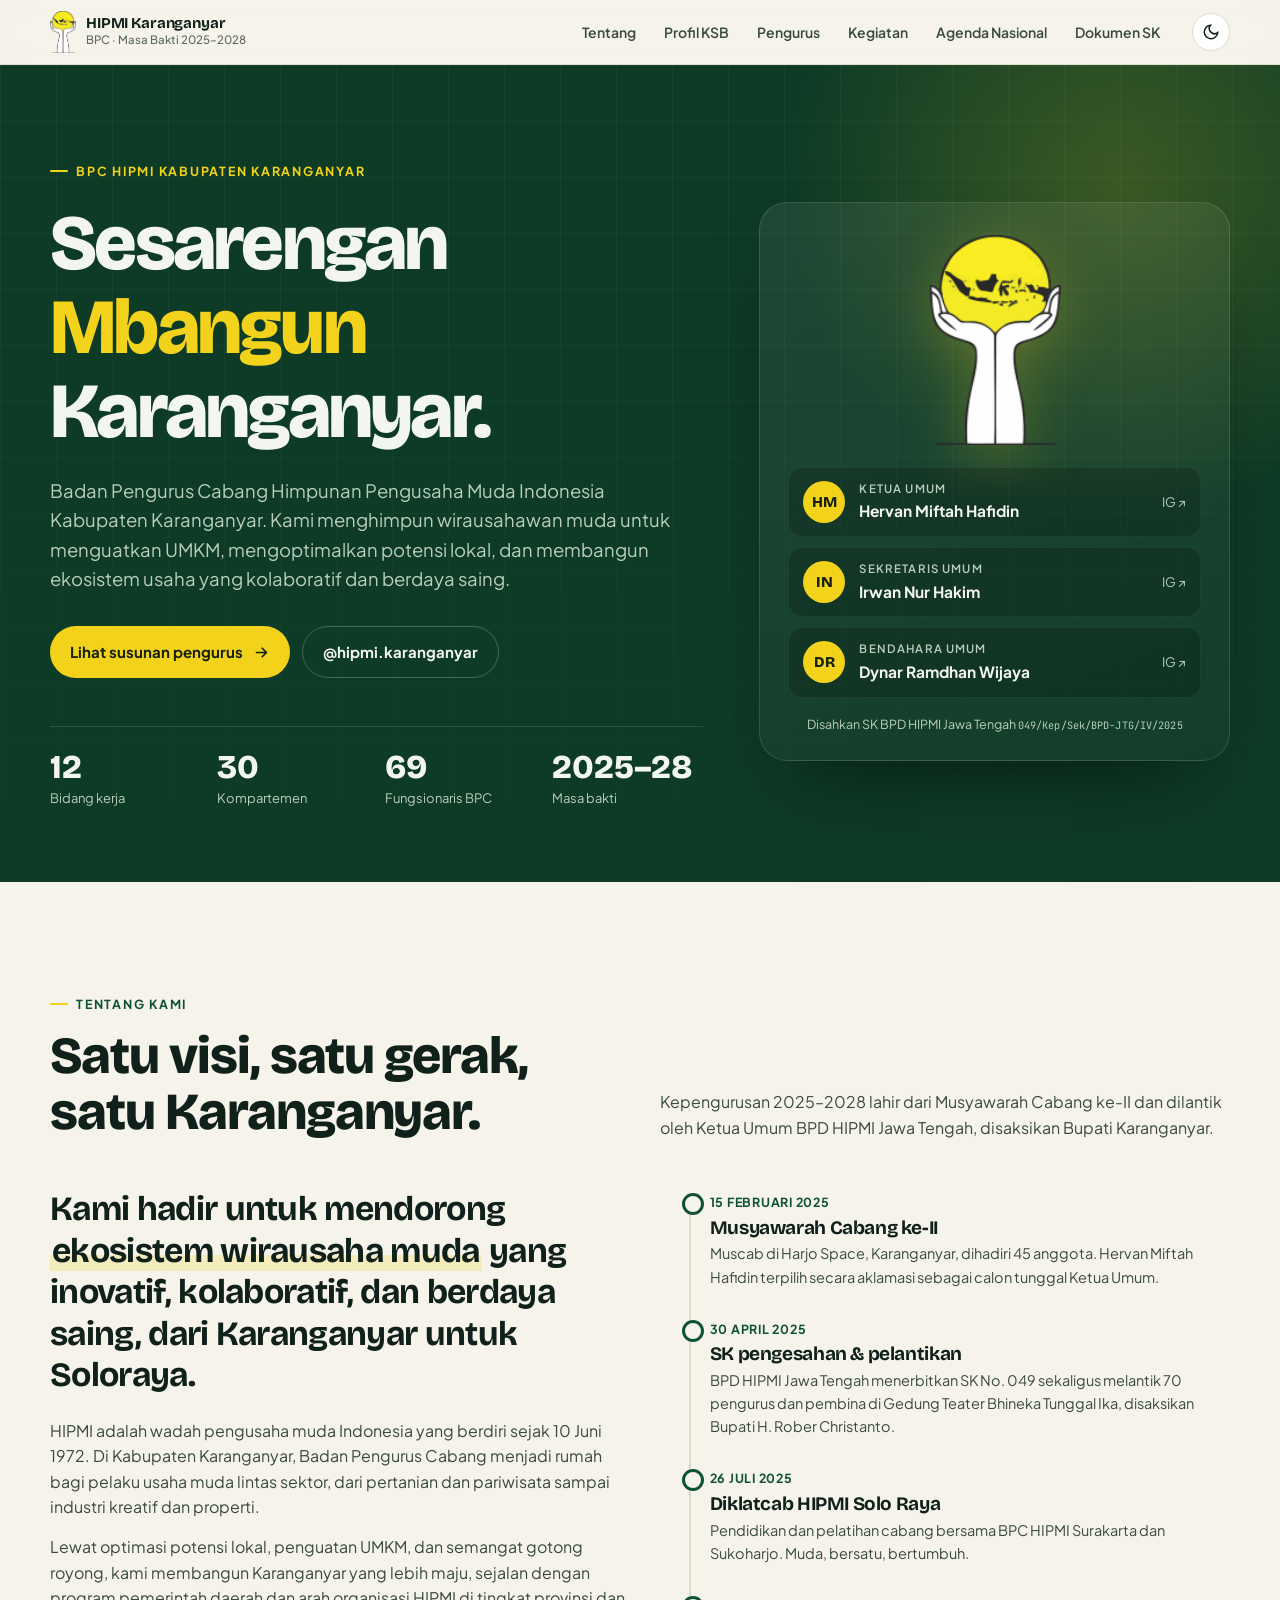
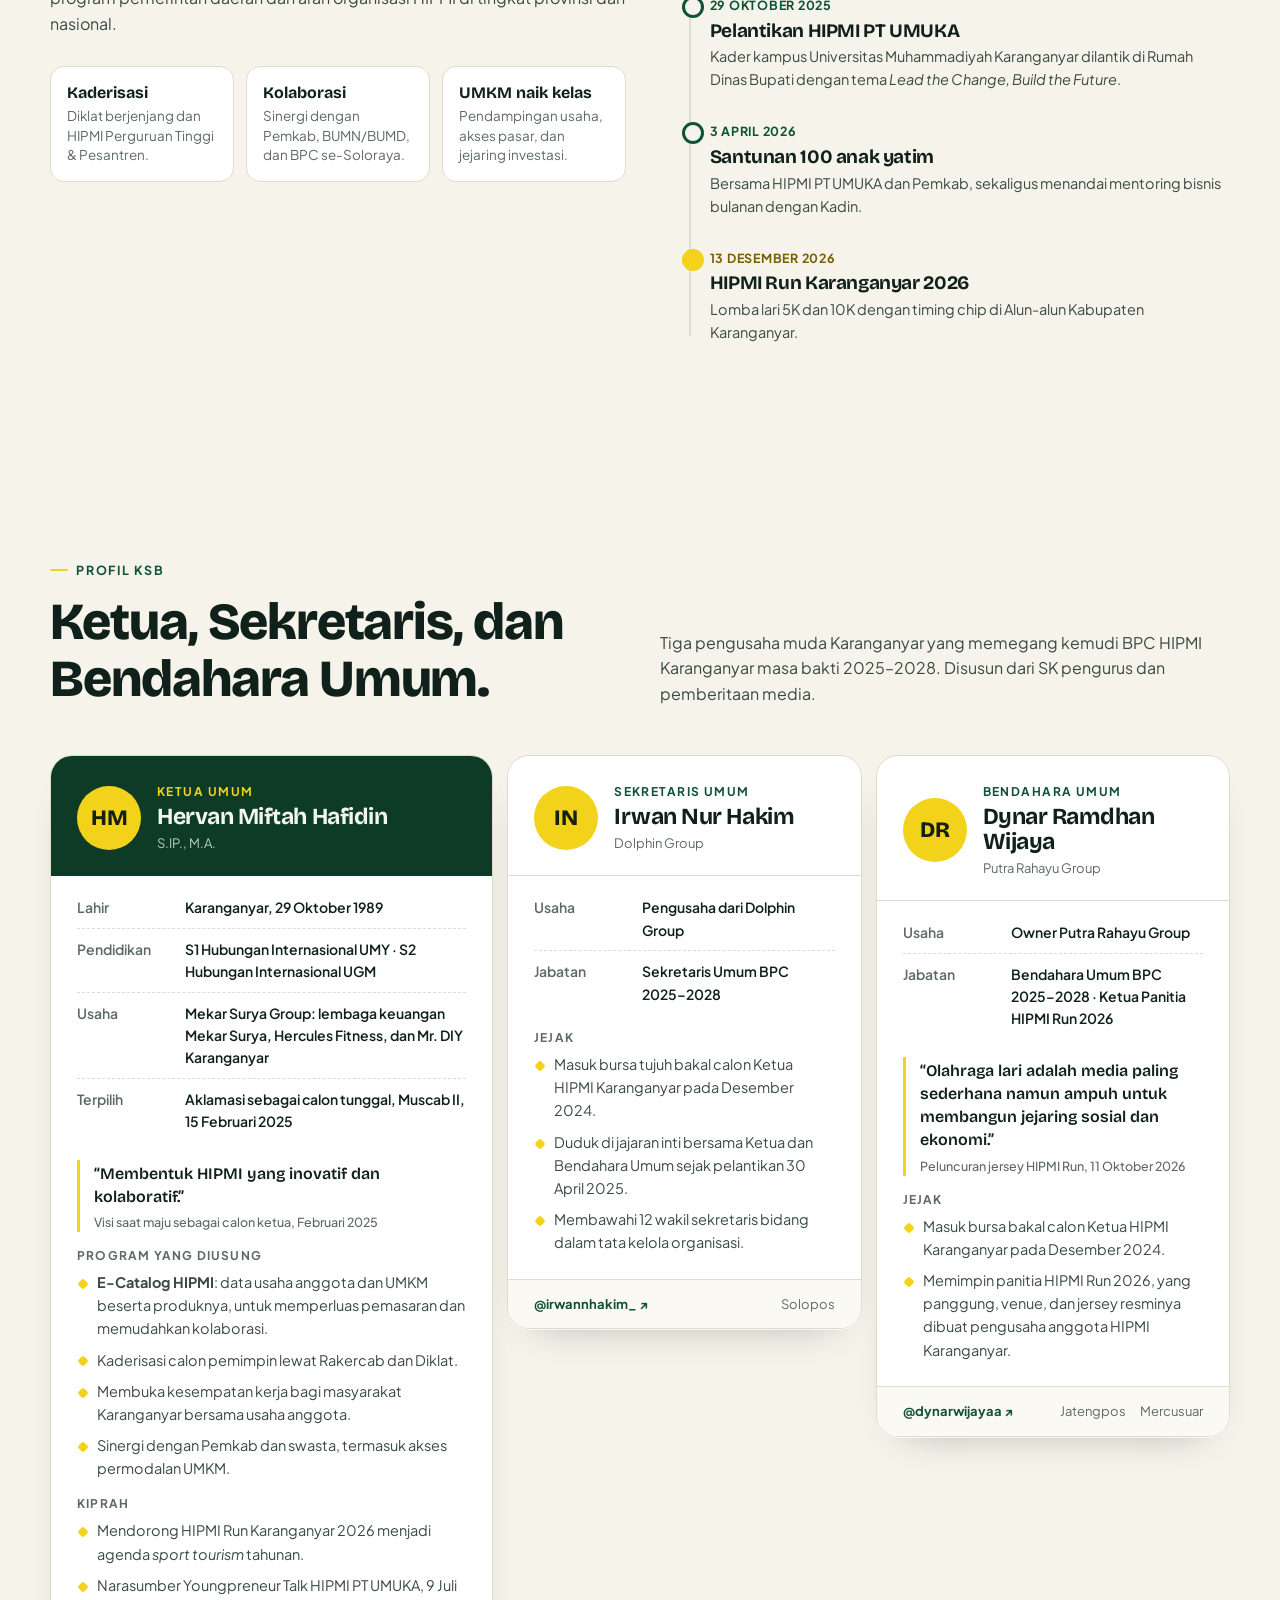
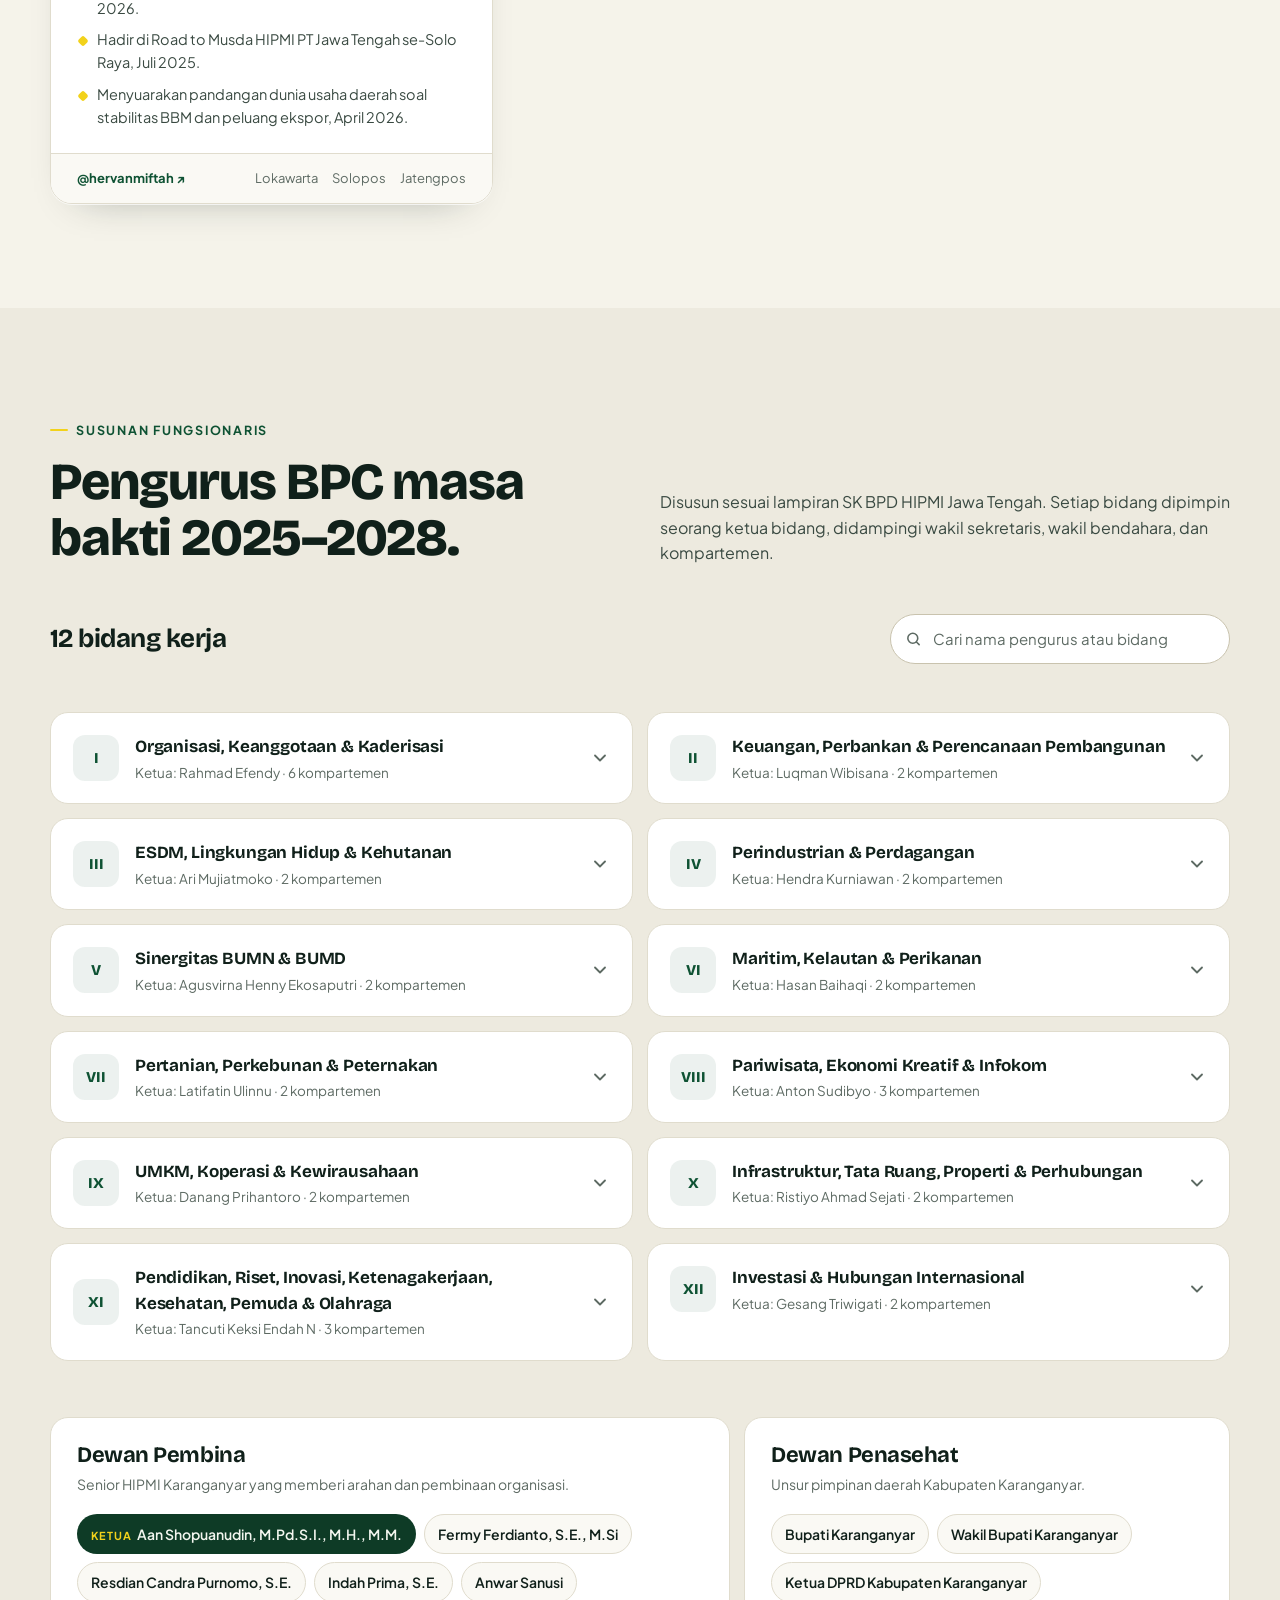
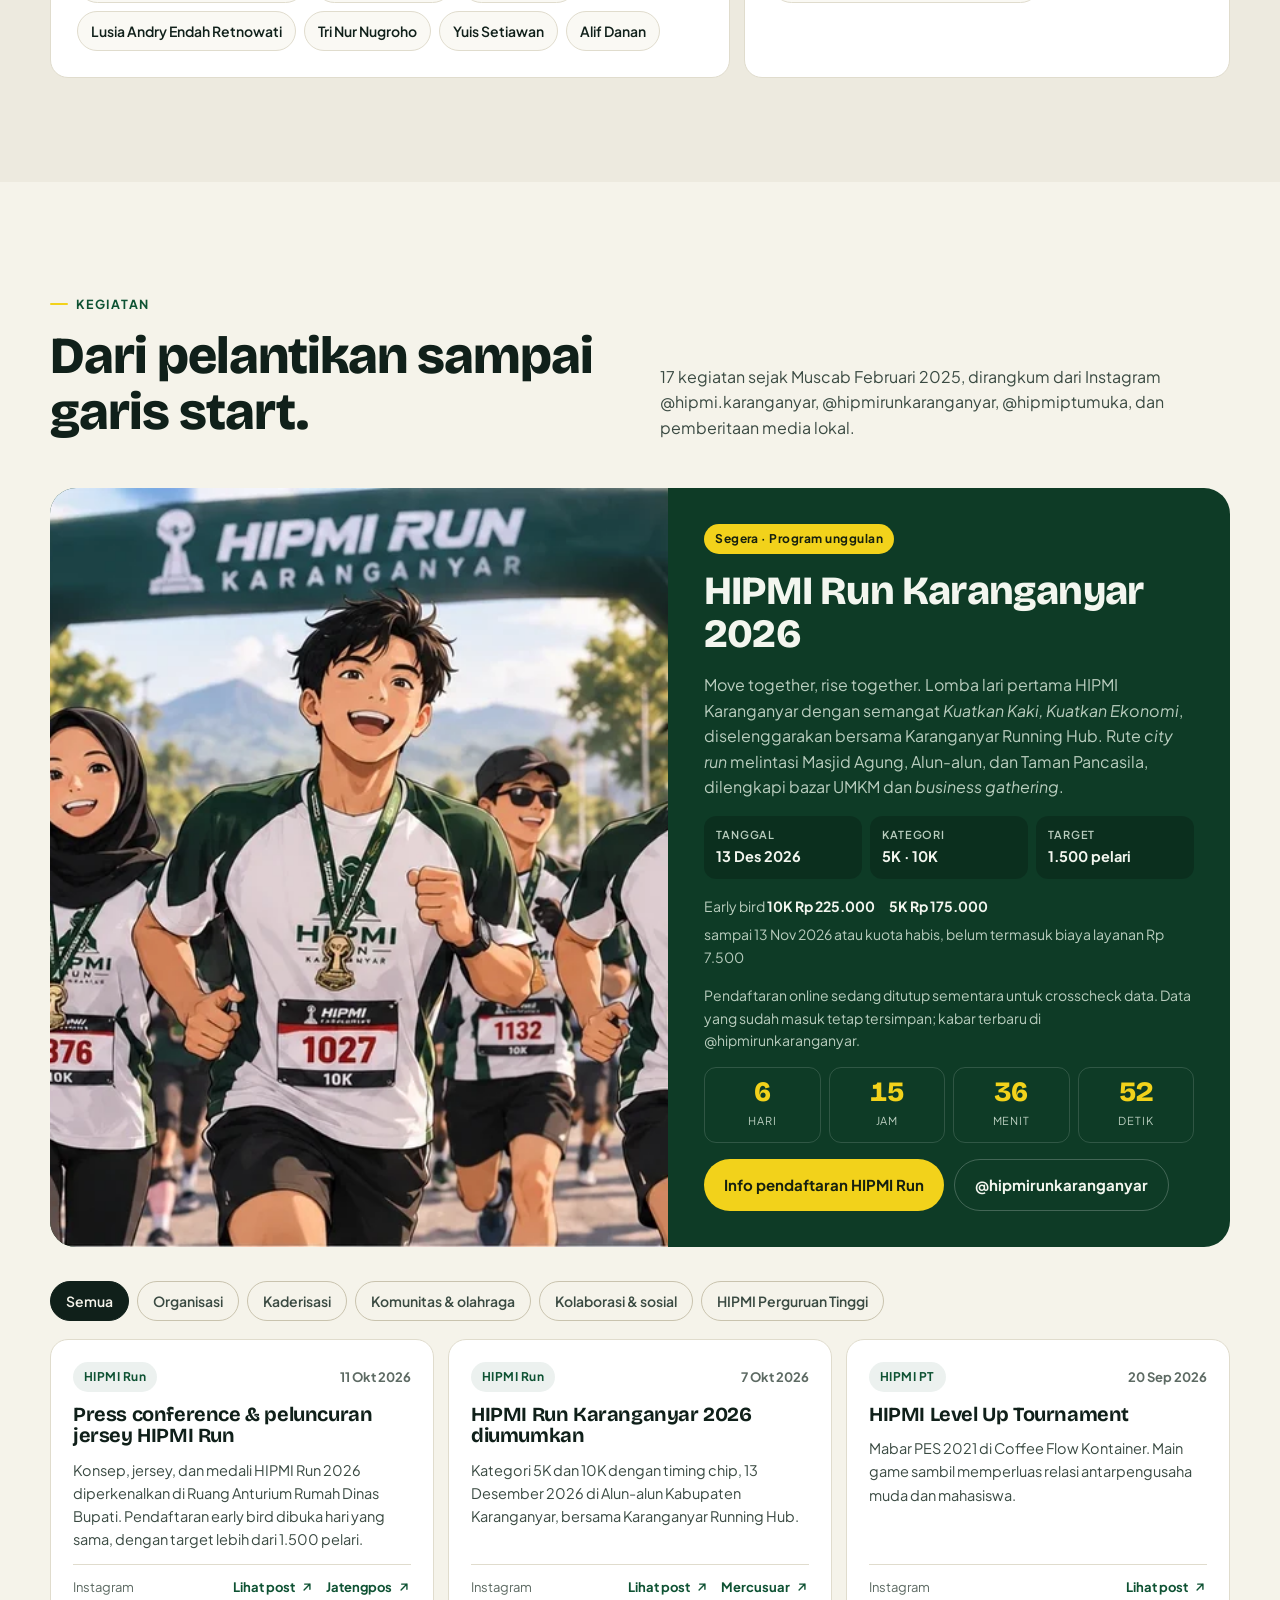
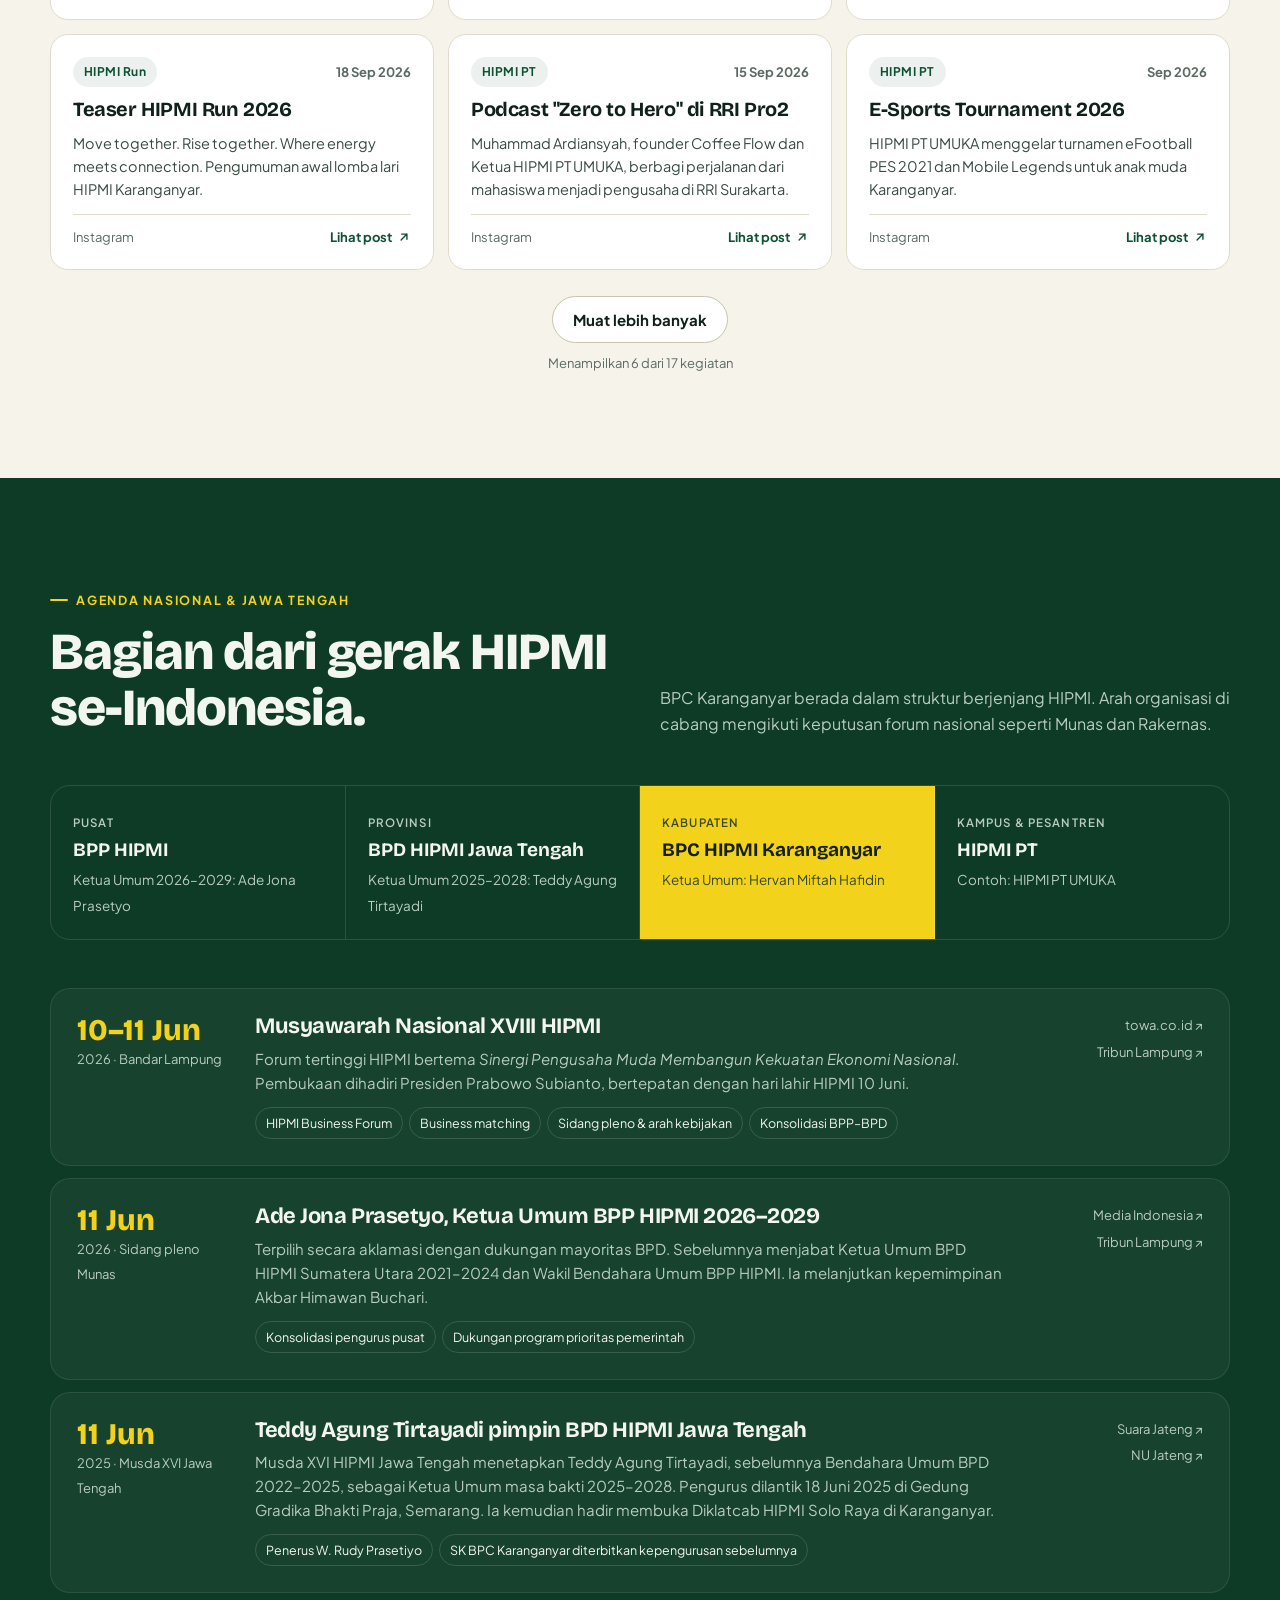
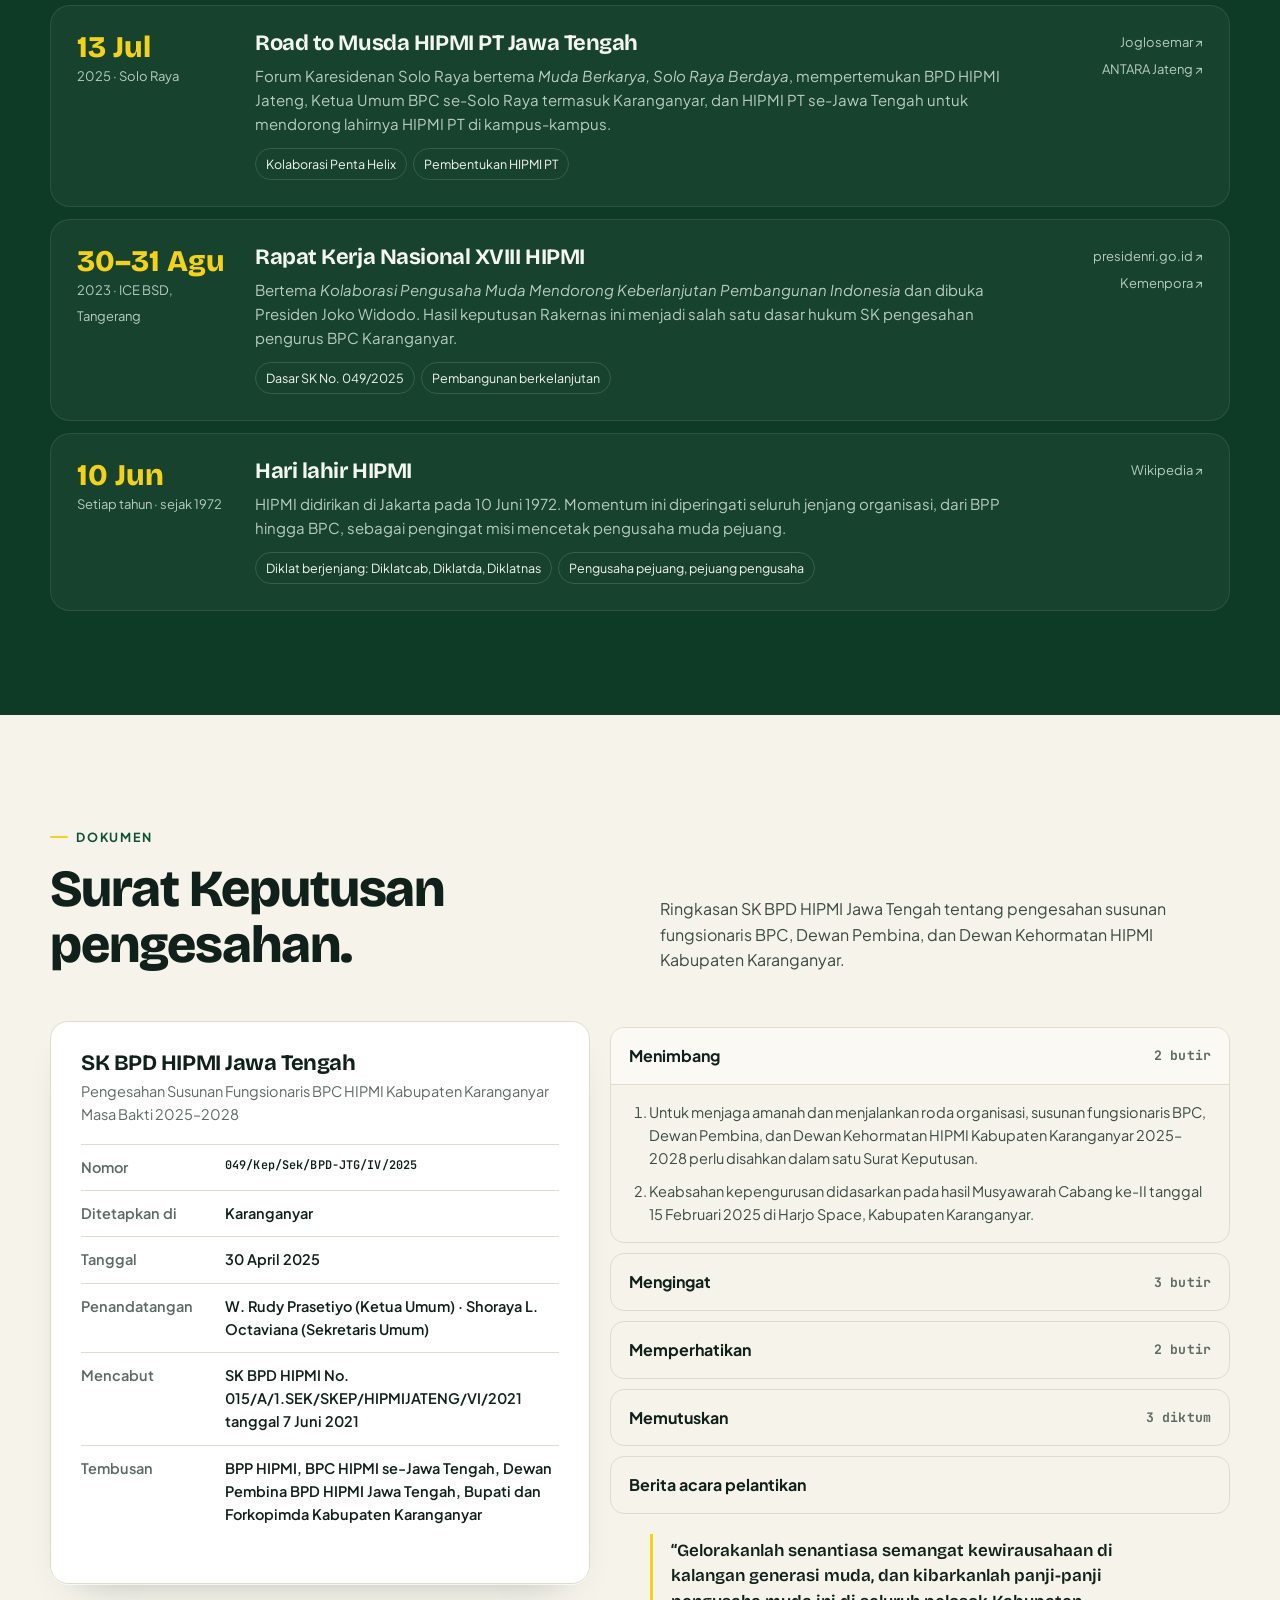
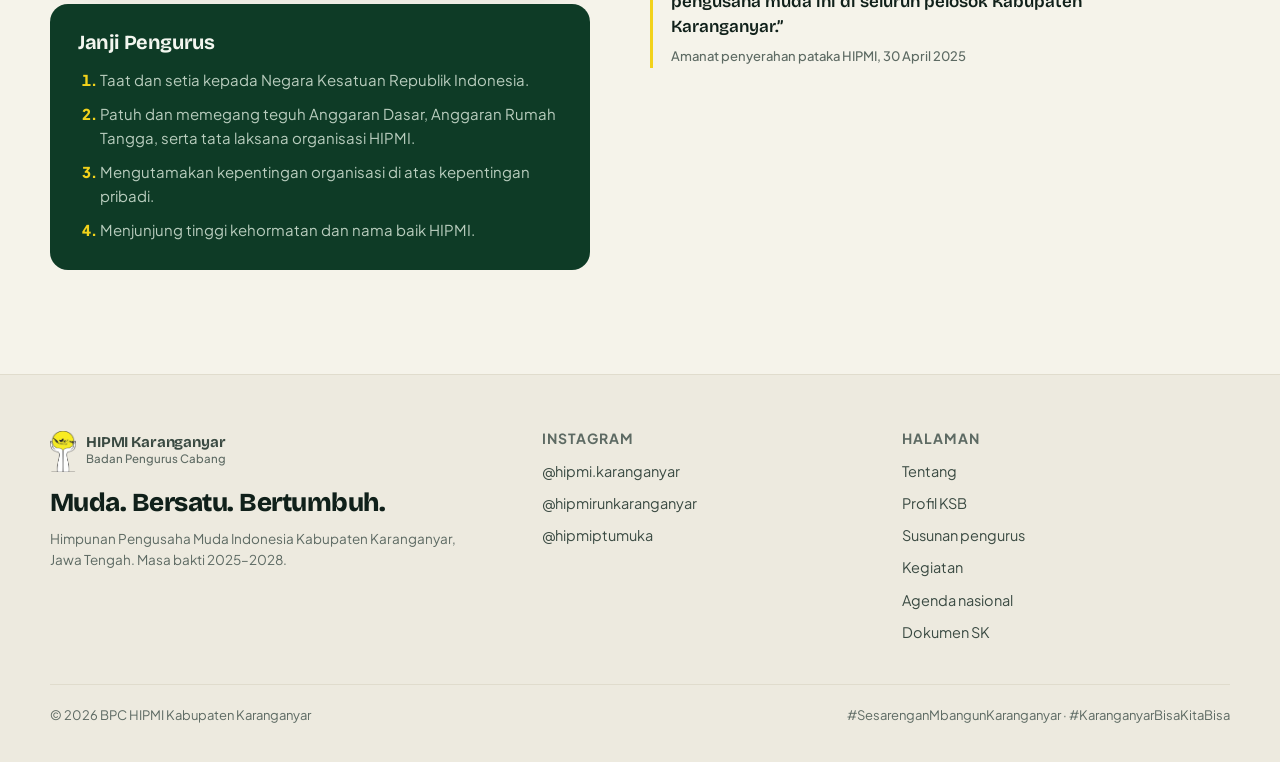
==== index.html @ c912f460 "Beranda diganti profil BPC HIPMI Karanganyar, halaman penahan pindah ke /run/ Profil memuat KSB, sus" ====
<!doctype html>
<html lang="id">
<head>
<meta charset="utf-8">
<meta name="viewport" content="width=device-width, initial-scale=1">
<title>HIPMI Karanganyar</title>
<meta name="description" content="Profil Badan Pengurus Cabang Himpunan Pengusaha Muda Indonesia Kabupaten Karanganyar, masa bakti 2025–2028: susunan pengurus, kegiatan, agenda nasional, dan dokumen SK.">
<meta name="theme-color" content="#0E3B26">
<link rel="icon" type="image/png" href="assets/logo-mark.png">
<link rel="canonical" href="https://hipmikaranganyar.com/">
<meta property="og:type" content="website">
<meta property="og:site_name" content="HIPMI Karanganyar">
<meta property="og:title" content="BPC HIPMI Kabupaten Karanganyar 2025–2028">
<meta property="og:description" content="Profil, pengurus, kegiatan, dan agenda Himpunan Pengusaha Muda Indonesia Kabupaten Karanganyar.">
<meta property="og:url" content="https://hipmikaranganyar.com/">
<meta property="og:image" content="https://hipmikaranganyar.com/assets/hipmi-run.webp">
<link rel="preconnect" href="https://fonts.googleapis.com">
<link rel="preconnect" href="https://fonts.gstatic.com" crossorigin>
<link rel="stylesheet" href="https://fonts.googleapis.com/css2?family=Bricolage+Grotesque:opsz,wght@12..96,500;12..96,600;12..96,700;12..96,800&family=Plus+Jakarta+Sans:wght@400;500;600;700&family=JetBrains+Mono:wght@500&display=swap">
<style>
:root{
  --bg:#F5F3EA; --bg-2:#EDEADF; --surface:#FFFFFF; --surface-2:#FAF9F4;
  --line:#E0DCCD; --line-strong:#C9C3AE;
  --ink:#10201A; --ink-2:#3A4A42; --ink-3:#5D6A63;
  --green:#0E5233; --green-ink:#0E5233; --green-wash:rgba(14,82,51,.08);
  --gold:#F2D21B; --gold-ink:#7A5E00; --gold-wash:rgba(242,210,27,.22);
  --brand:#0E3B26; --brand-2:#13492F; --on-brand:#F3F6EF; --on-brand-2:#B9CDBE;
  --shadow:0 1px 0 rgba(255,255,255,.7), 0 18px 40px -30px rgba(16,32,26,.45);
  --radius:18px;
}
@media (prefers-color-scheme: dark){
  :root:not([data-theme="light"]){
    --bg:#0A130E; --bg-2:#0E1913; --surface:#111D16; --surface-2:#15231B;
    --line:#203328; --line-strong:#2E4637;
    --ink:#EEF2EC; --ink-2:#BFCBC3; --ink-3:#8FA096;
    --green:#4DB57F; --green-ink:#6CCB98; --green-wash:rgba(77,181,127,.12);
    --gold:#F2D21B; --gold-ink:#F2D21B; --gold-wash:rgba(242,210,27,.12);
    --brand:#0D2A1C; --brand-2:#123524; --on-brand:#F3F6EF; --on-brand-2:#A9BFB0;
    --shadow:0 1px 0 rgba(255,255,255,.03), 0 20px 44px -30px rgba(0,0,0,.9);
  }
}
:root[data-theme="dark"]{
  --bg:#0A130E; --bg-2:#0E1913; --surface:#111D16; --surface-2:#15231B;
  --line:#203328; --line-strong:#2E4637;
  --ink:#EEF2EC; --ink-2:#BFCBC3; --ink-3:#8FA096;
  --green:#4DB57F; --green-ink:#6CCB98; --green-wash:rgba(77,181,127,.12);
  --gold:#F2D21B; --gold-ink:#F2D21B; --gold-wash:rgba(242,210,27,.12);
  --brand:#0D2A1C; --brand-2:#123524; --on-brand:#F3F6EF; --on-brand-2:#A9BFB0;
  --shadow:0 1px 0 rgba(255,255,255,.03), 0 20px 44px -30px rgba(0,0,0,.9);
}

*{box-sizing:border-box}
html{scroll-behavior:smooth;scroll-padding-top:76px;-webkit-text-size-adjust:100%}
body{margin:0;background:var(--bg);color:var(--ink);font:400 16px/1.6 "Plus Jakarta Sans",system-ui,sans-serif;overflow-x:clip}
img{max-width:100%;display:block}
a{color:inherit}
h1,h2,h3,h4{font-family:"Bricolage Grotesque",system-ui,sans-serif;margin:0;line-height:1.08;letter-spacing:-.02em}
p{margin:0}
.wrap{width:min(1180px,100% - 32px);margin-inline:auto}
.mono{font-family:"JetBrains Mono",ui-monospace,monospace;font-size:.82em;letter-spacing:.01em}
.eyebrow{display:inline-flex;align-items:center;gap:8px;font-size:12.5px;font-weight:700;letter-spacing:.14em;text-transform:uppercase;color:var(--green-ink)}
.eyebrow::before{content:"";width:18px;height:2px;background:var(--gold);border-radius:2px}
:focus-visible{outline:2px solid var(--gold);outline-offset:3px;border-radius:6px}

/* ---------- nav ---------- */
.nav{position:sticky;top:0;z-index:50;background:color-mix(in srgb,var(--bg) 86%,transparent);backdrop-filter:blur(14px) saturate(1.4);-webkit-backdrop-filter:blur(14px) saturate(1.4);border-bottom:1px solid var(--line)}
.nav .wrap{display:flex;align-items:center;gap:20px;height:64px}
.brand{display:flex;align-items:center;gap:10px;text-decoration:none;flex-shrink:0}
.brand img{width:26px;height:auto}
.brand b{font:700 15px/1.1 "Bricolage Grotesque",sans-serif;letter-spacing:-.01em;display:block}
.brand small{font-size:11.5px;color:var(--ink-3);display:block;font-weight:500}
.nav-links{display:flex;gap:4px;margin-left:auto}
.nav-links a{font-size:14px;font-weight:600;color:var(--ink-2);text-decoration:none;padding:8px 12px;border-radius:999px;transition:background .2s,color .2s}
.nav-links a:hover{background:var(--green-wash);color:var(--ink)}
.nav-actions{display:flex;gap:8px;align-items:center}
.icon-btn{width:38px;height:38px;border-radius:999px;border:1px solid var(--line);background:var(--surface);color:var(--ink);display:grid;place-items:center;cursor:pointer;transition:border-color .2s,transform .2s}
.icon-btn:hover{border-color:var(--line-strong)}
.icon-btn:active{transform:scale(.95)}
.icon-btn svg{width:18px;height:18px}
.menu-btn{display:none}
.mobile-menu{display:none}
@media (max-width:900px){
  .nav-links{display:none}
  .nav-actions{margin-left:auto}
  .menu-btn{display:grid}
  .mobile-menu{position:fixed;inset:64px 0 auto 0;background:var(--bg);border-bottom:1px solid var(--line);padding:8px 16px 18px;flex-direction:column;z-index:49}
  .mobile-menu.open{display:flex}
  .mobile-menu a{padding:13px 4px;font-weight:600;text-decoration:none;border-bottom:1px solid var(--line)}
  .mobile-menu a:last-child{border:0}
}

/* ---------- hero ---------- */
.hero{background:var(--brand);color:var(--on-brand);position:relative;overflow:hidden;isolation:isolate}
.hero::before{content:"";position:absolute;width:760px;height:760px;right:-220px;top:-260px;border-radius:50%;background:radial-gradient(circle,rgba(242,210,27,.20),rgba(242,210,27,0) 62%);z-index:-1}
.hero::after{content:"";position:absolute;inset:0;background-image:linear-gradient(rgba(255,255,255,.035) 1px,transparent 1px),linear-gradient(90deg,rgba(255,255,255,.035) 1px,transparent 1px);background-size:56px 56px;mask-image:linear-gradient(180deg,#000 30%,transparent);z-index:-1}
.hero .wrap{display:grid;grid-template-columns:1.25fr .9fr;gap:56px;padding:88px 0 72px;align-items:center}
.hero .eyebrow{color:var(--gold)}
.hero h1{font-size:clamp(40px,6.4vw,78px);font-weight:800;margin:20px 0 22px;letter-spacing:-.035em}
.hero h1 em{font-style:normal;color:var(--gold)}
.hero .lede{font-size:clamp(16px,1.6vw,18.5px);color:var(--on-brand-2);max-width:56ch}
.hero-cta{display:flex;flex-wrap:wrap;gap:12px;margin-top:32px}
.btn{display:inline-flex;align-items:center;gap:10px;padding:13px 20px;border-radius:999px;font-weight:700;font-size:15px;text-decoration:none;transition:transform .2s,background .2s,border-color .2s}
.btn:active{transform:scale(.97)}
.btn svg{width:17px;height:17px}
.btn-gold{background:var(--gold);color:#16200F}
.btn-gold:hover{background:#FFE14A}
.btn-ghost{border:1px solid rgba(255,255,255,.22);color:var(--on-brand)}
.btn-ghost:hover{border-color:rgba(255,255,255,.5)}
.hero-stats{display:grid;grid-template-columns:repeat(4,1fr);border-top:1px solid rgba(255,255,255,.12);margin-top:48px;padding-top:24px;gap:16px}
.hero-stats b{display:block;font:800 clamp(24px,2.6vw,36px)/1 "Bricolage Grotesque",sans-serif;color:var(--on-brand);white-space:nowrap}
.hero-stats span{font-size:13px;color:var(--on-brand-2)}

.emblem-card{position:relative;background:linear-gradient(160deg,rgba(255,255,255,.07),rgba(255,255,255,.02));border:1px solid rgba(255,255,255,.12);border-radius:28px;padding:32px 28px 26px;box-shadow:0 40px 80px -40px rgba(0,0,0,.6)}
.emblem{width:132px;margin:0 auto 22px;filter:drop-shadow(0 12px 28px rgba(242,210,27,.25))}
.trio{display:grid;gap:10px}
.trio-item{display:flex;align-items:center;gap:14px;padding:12px 14px;background:rgba(0,0,0,.18);border-radius:14px;border:1px solid rgba(255,255,255,.06)}
.avatar{width:42px;height:42px;border-radius:50%;background:var(--gold);color:#16200F;display:grid;place-items:center;font:800 15px "Bricolage Grotesque",sans-serif;flex-shrink:0}
.trio-item small{display:block;font-size:11.5px;letter-spacing:.1em;text-transform:uppercase;color:var(--on-brand-2);font-weight:600}
.trio-item strong{font-size:15.5px;font-weight:700}
.trio-item a{color:var(--on-brand-2);font-size:13px;margin-left:auto;text-decoration:none;white-space:nowrap}
.trio-item a:hover{color:var(--gold)}
.sk-badge{margin-top:16px;font-size:12.5px;color:var(--on-brand-2);text-align:center}
@media (max-width:900px){
  .hero .wrap{grid-template-columns:1fr;gap:40px;padding:56px 0 48px}
  .hero-stats{grid-template-columns:repeat(2,1fr);row-gap:22px}
}

/* ---------- sections ---------- */
section{padding:104px 0}
.sec-head{display:grid;grid-template-columns:1fr 1fr;gap:40px;align-items:end;margin-bottom:48px}
.sec-head h2{font-size:clamp(32px,4.2vw,52px);font-weight:800;margin-top:14px}
.sec-head p{color:var(--ink-2);max-width:52ch;justify-self:end}
@media (max-width:820px){
  section{padding:72px 0}
  .sec-head{grid-template-columns:1fr;gap:16px;margin-bottom:32px}
  .sec-head p{justify-self:start}
}

/* about */
.about-grid{display:grid;grid-template-columns:1.05fr 1fr;gap:56px}
.manifesto{font:700 clamp(24px,2.8vw,34px)/1.22 "Bricolage Grotesque",sans-serif;letter-spacing:-.02em}
.manifesto mark{background:linear-gradient(transparent 62%,var(--gold-wash) 62%);color:inherit;padding:0 2px}
.about-copy{margin-top:22px;color:var(--ink-2);display:grid;gap:14px;max-width:58ch}
.pillars{display:grid;grid-template-columns:repeat(3,1fr);gap:12px;margin-top:30px}
.pillar{background:var(--surface);border:1px solid var(--line);border-radius:14px;padding:16px}
.pillar b{display:block;font:700 16px "Bricolage Grotesque",sans-serif;margin-bottom:4px}
.pillar span{font-size:13.5px;color:var(--ink-3);line-height:1.45;display:block}
.timeline{position:relative;padding-left:28px}
.timeline::before{content:"";position:absolute;left:7px;top:8px;bottom:8px;width:2px;background:var(--line)}
.tl{position:relative;padding-bottom:26px}
.tl:last-child{padding-bottom:0}
.tl::before{content:"";position:absolute;left:-28px;top:5px;width:16px;height:16px;border-radius:50%;background:var(--bg);border:3px solid var(--green)}
.tl.upcoming::before{border-color:var(--gold);background:var(--gold)}
.tl time{font-size:12.5px;font-weight:700;letter-spacing:.06em;text-transform:uppercase;color:var(--green-ink)}
.tl.upcoming time{color:var(--gold-ink)}
.tl h4{font-size:19px;margin:4px 0 4px}
.tl p{font-size:14.5px;color:var(--ink-2)}
@media (max-width:900px){.about-grid{grid-template-columns:1fr;gap:44px}}
@media (max-width:560px){.pillars{grid-template-columns:1fr}}

/* pengurus */
#pengurus{background:var(--bg-2)}
.core{display:grid;grid-template-columns:repeat(3,1fr);gap:14px;margin-bottom:56px}
.core-card{background:var(--surface);border:1px solid var(--line);border-radius:var(--radius);padding:24px;display:flex;flex-direction:column;gap:18px;box-shadow:var(--shadow)}
.core-card .role{font-size:12px;font-weight:700;letter-spacing:.12em;text-transform:uppercase;color:var(--green-ink)}
.core-card h3{font-size:24px;font-weight:700}
.core-card .avatar{width:52px;height:52px;font-size:18px}
.core-card.lead{background:var(--brand);color:var(--on-brand);border-color:transparent}
.core-card.lead .role{color:var(--gold)}
.core-card .ig{font-size:13.5px;color:var(--ink-3);text-decoration:none;margin-top:auto}
.core-card.lead .ig{color:var(--on-brand-2)}
.core-card .ig:hover{color:var(--green-ink)}
.core-card.lead .ig:hover{color:var(--gold)}
@media (max-width:820px){.core{grid-template-columns:1fr}}

.bid-tools{display:flex;flex-wrap:wrap;gap:12px;align-items:center;justify-content:space-between;margin-bottom:20px}
.bid-tools h3{font-size:26px}
.search{position:relative;flex:0 1 340px}
.search input{width:100%;font:inherit;font-size:15px;padding:12px 16px 12px 42px;border-radius:999px;border:1px solid var(--line-strong);background:var(--surface);color:var(--ink)}
.search input::placeholder{color:var(--ink-3)}
.search svg{position:absolute;left:15px;top:50%;translate:0 -50%;width:17px;height:17px;color:var(--ink-3)}
.search-note{font-size:13.5px;color:var(--ink-3);min-height:20px;margin:-6px 0 14px}
.bidang-grid{display:grid;grid-template-columns:repeat(2,1fr);gap:14px}
.bidang{background:var(--surface);border:1px solid var(--line);border-radius:var(--radius);overflow:hidden;transition:border-color .2s}
.bidang[hidden]{display:none}
.bidang summary{list-style:none;cursor:pointer;display:grid;grid-template-columns:auto 1fr auto;gap:16px;align-items:center;padding:20px 22px}
.bidang summary::-webkit-details-marker{display:none}
.bidang:hover{border-color:var(--line-strong)}
.bid-no{width:46px;height:46px;border-radius:12px;background:var(--green-wash);color:var(--green-ink);display:grid;place-items:center;font:800 15px "Bricolage Grotesque",sans-serif}
.bidang[open] .bid-no{background:var(--gold);color:#16200F}
.bid-name{font:700 17px/1.25 "Bricolage Grotesque",sans-serif;letter-spacing:-.01em}
.bid-lead{font-size:13.5px;color:var(--ink-3);margin-top:3px}
.chev{width:20px;height:20px;color:var(--ink-3);transition:transform .25s}
.bidang[open] .chev{transform:rotate(180deg)}
.bid-body{padding:0 22px 22px;display:grid;gap:16px}
.officers{display:grid;grid-template-columns:repeat(3,1fr);gap:8px}
.officer{background:var(--surface-2);border:1px solid var(--line);border-radius:12px;padding:10px 12px}
.officer small{display:block;font-size:11px;letter-spacing:.08em;text-transform:uppercase;color:var(--ink-3);font-weight:600}
.officer b{font-size:14px;font-weight:600;line-height:1.35;display:block;margin-top:2px}
.komp-title{font-size:12px;font-weight:700;letter-spacing:.1em;text-transform:uppercase;color:var(--ink-3)}
.komp{list-style:none;margin:8px 0 0;padding:0;display:grid;gap:0}
.komp li{display:flex;justify-content:space-between;gap:16px;padding:9px 0;border-top:1px dashed var(--line);font-size:14px}
.komp li span{color:var(--ink-2)}
.komp li b{font-weight:600;text-align:right}
.hl{background:var(--gold-wash);border-radius:4px;box-shadow:0 0 0 2px var(--gold-wash)}
@media (max-width:900px){.bidang-grid{grid-template-columns:1fr}}
@media (max-width:520px){.officers{grid-template-columns:1fr}.komp li{flex-direction:column;gap:2px}.komp li b{text-align:left}}

.councils{display:grid;grid-template-columns:1.4fr 1fr;gap:14px;margin-top:56px}
.council{background:var(--surface);border:1px solid var(--line);border-radius:var(--radius);padding:26px}
.council h3{font-size:22px;margin-bottom:6px}
.council > p{font-size:14px;color:var(--ink-3);margin-bottom:18px}
.chips{display:flex;flex-wrap:wrap;gap:8px}
.chip{padding:8px 13px;border-radius:999px;background:var(--surface-2);border:1px solid var(--line);font-size:14px;font-weight:600}
.chip.lead{background:var(--brand);color:var(--on-brand);border-color:transparent}
.chip.lead small{color:var(--gold);font-weight:700;margin-right:6px;font-size:11px;letter-spacing:.08em;text-transform:uppercase}
@media (max-width:820px){.councils{grid-template-columns:1fr}}

/* kegiatan */
.feature{display:grid;grid-template-columns:1.1fr 1fr;background:var(--brand);color:var(--on-brand);border-radius:26px;overflow:hidden;margin-bottom:18px}
.feature-img{position:relative;min-height:340px}
.feature-img img{position:absolute;inset:0;width:100%;height:100%;object-fit:cover}
.feature-body{padding:36px;display:flex;flex-direction:column;gap:16px}
.tag{display:inline-flex;align-self:flex-start;align-items:center;gap:6px;padding:5px 11px;border-radius:999px;font-size:12px;font-weight:700;letter-spacing:.04em}
.tag.gold{background:var(--gold);color:#16200F}
.tag.soft{background:var(--green-wash);color:var(--green-ink)}
.feature h3{font-size:clamp(28px,3.2vw,40px);font-weight:800}
.feature p{color:var(--on-brand-2)}
.facts{display:grid;grid-template-columns:repeat(3,1fr);gap:8px}
.fact{background:rgba(0,0,0,.2);border-radius:12px;padding:10px 12px}
.fact small{display:block;font-size:11px;color:var(--on-brand-2);letter-spacing:.08em;text-transform:uppercase;font-weight:600}
.fact b{font-size:14.5px}
.countdown{display:flex;gap:8px}
.cd{flex:1;text-align:center;border:1px solid rgba(255,255,255,.14);border-radius:12px;padding:10px 4px}
.cd b{display:block;font:800 28px/1 "Bricolage Grotesque",sans-serif;color:var(--gold);font-variant-numeric:tabular-nums}
.cd span{font-size:11px;color:var(--on-brand-2);letter-spacing:.08em;text-transform:uppercase}
.feature .links{display:flex;gap:10px;flex-wrap:wrap;margin-top:auto}
@media (max-width:900px){.feature{grid-template-columns:1fr}.feature-img{min-height:240px}.feature-body{padding:24px}}
@media (max-width:420px){.facts{grid-template-columns:1fr}}

.filters{display:flex;gap:8px;flex-wrap:wrap;margin:34px 0 18px}
.filter{font:inherit;font-size:14px;font-weight:600;padding:8px 15px;border-radius:999px;border:1px solid var(--line-strong);background:transparent;color:var(--ink-2);cursor:pointer;transition:background .2s,color .2s,border-color .2s}
.filter[aria-pressed="true"]{background:var(--ink);color:var(--bg);border-color:var(--ink)}
.events{display:grid;grid-template-columns:repeat(3,1fr);gap:14px}
.event{background:var(--surface);border:1px solid var(--line);border-radius:var(--radius);padding:22px;display:flex;flex-direction:column;gap:12px;transition:transform .25s,border-color .25s}
.event:hover{transform:translateY(-3px);border-color:var(--line-strong)}
.event[hidden]{display:none}
.event-top{display:flex;justify-content:space-between;align-items:center;gap:10px}
.event time{font-size:13px;font-weight:700;color:var(--ink-3)}
.event h4{font-size:20px;font-weight:700}
.event p{font-size:14.5px;color:var(--ink-2)}
.event .src{margin-top:auto;padding-top:12px;border-top:1px solid var(--line);display:flex;justify-content:space-between;align-items:center;font-size:13px;color:var(--ink-3)}
.event .src a{font-weight:700;color:var(--green-ink);text-decoration:none;display:inline-flex;align-items:center;gap:5px}
.event .src a:hover{text-decoration:underline}
.event .src svg{width:14px;height:14px}
@media (max-width:980px){.events{grid-template-columns:repeat(2,1fr)}}
@media (max-width:620px){.events{grid-template-columns:1fr}}

/* nasional */
#nasional{background:var(--brand);color:var(--on-brand)}
#nasional .eyebrow{color:var(--gold)}
#nasional .sec-head p{color:var(--on-brand-2)}
.ladder{display:grid;grid-template-columns:repeat(4,1fr);gap:0;margin-bottom:48px;border:1px solid rgba(255,255,255,.12);border-radius:20px;overflow:hidden}
.rung{padding:22px;border-right:1px solid rgba(255,255,255,.12);position:relative}
.rung:last-child{border-right:0}
.rung small{font-size:11.5px;letter-spacing:.1em;text-transform:uppercase;color:var(--on-brand-2);font-weight:600}
.rung b{display:block;font:700 19px/1.2 "Bricolage Grotesque",sans-serif;margin:6px 0 4px}
.rung span{font-size:13.5px;color:var(--on-brand-2)}
.rung.here{background:var(--gold);color:#16200F}
.rung.here small,.rung.here span{color:#3D4A1C}
@media (max-width:820px){.ladder{grid-template-columns:1fr 1fr}.rung:nth-child(2){border-right:0}.rung:nth-child(-n+2){border-bottom:1px solid rgba(255,255,255,.12)}}
@media (max-width:460px){.ladder{grid-template-columns:1fr}.rung{border-right:0;border-bottom:1px solid rgba(255,255,255,.12)}.rung:last-child{border-bottom:0}}
.agenda{display:grid;gap:12px}
.ag{display:grid;grid-template-columns:150px 1fr auto;gap:28px;padding:26px;border-radius:20px;background:rgba(255,255,255,.04);border:1px solid rgba(255,255,255,.09);align-items:start}
.ag-date b{display:block;font:800 30px/1 "Bricolage Grotesque",sans-serif;color:var(--gold)}
.ag-date span{font-size:13px;color:var(--on-brand-2)}
.ag h3{font-size:22px;margin-bottom:8px}
.ag p{color:var(--on-brand-2);font-size:15px;max-width:68ch}
.ag ul{margin:12px 0 0;padding:0;list-style:none;display:flex;flex-wrap:wrap;gap:6px}
.ag li{font-size:12.5px;padding:5px 10px;border-radius:999px;border:1px solid rgba(255,255,255,.14);color:var(--on-brand)}
.ag .srcs{display:flex;flex-direction:column;gap:6px;font-size:13px;text-align:right}
.ag .srcs a{color:var(--on-brand-2);text-decoration:none;white-space:nowrap}
.ag .srcs a:hover{color:var(--gold)}
@media (max-width:820px){.ag{grid-template-columns:1fr;gap:14px;padding:22px}.ag .srcs{text-align:left;flex-direction:row;flex-wrap:wrap;gap:14px}}

/* profil ksb */
.ksb{display:grid;grid-template-columns:1.25fr 1fr 1fr;gap:14px;align-items:start}
.person{background:var(--surface);border:1px solid var(--line);border-radius:22px;overflow:hidden;box-shadow:var(--shadow);display:flex;flex-direction:column}
.person-head{padding:26px 26px 22px;display:flex;gap:16px;align-items:center;border-bottom:1px solid var(--line)}
.person .avatar{width:64px;height:64px;font-size:22px}
.person-head small{display:block;font-size:12px;font-weight:700;letter-spacing:.12em;text-transform:uppercase;color:var(--green-ink)}
.person-head h3{font-size:23px;font-weight:700;margin-top:4px}
.person-head .cred{font-size:13px;color:var(--ink-3);margin-top:3px}

.person.lead .person-head{background:var(--brand);color:var(--on-brand);border-color:transparent}
.person.lead .person-head small{color:var(--gold)}
.person.lead .person-head .cred{color:var(--on-brand-2)}
.person-body{padding:20px 26px 24px;display:grid;gap:18px}
.facts-list{display:grid;gap:0;margin:0}
.facts-list div{display:grid;grid-template-columns:96px 1fr;gap:12px;padding:9px 0;border-top:1px dashed var(--line);font-size:14px}
.facts-list div:first-child{border-top:0;padding-top:0}
.facts-list dt{color:var(--ink-3);font-weight:600}
.facts-list dd{margin:0;font-weight:600}
.person h4{font-size:12px;letter-spacing:.1em;text-transform:uppercase;color:var(--ink-3);font-family:"Plus Jakarta Sans",sans-serif;font-weight:700;margin-bottom:8px}
.ticks{list-style:none;margin:0;padding:0;display:grid;gap:8px;font-size:14.5px;color:var(--ink-2)}
.ticks li{position:relative;padding-left:20px}
.ticks li::before{content:"";position:absolute;left:2px;top:.62em;width:8px;height:8px;border-radius:2px;background:var(--gold);transform:rotate(45deg)}
.person blockquote{margin:0;border-left:3px solid var(--gold);padding:2px 0 2px 14px;font:600 16px/1.45 "Bricolage Grotesque",sans-serif}
.person blockquote cite{display:block;font:500 12.5px "Plus Jakarta Sans",sans-serif;color:var(--ink-3);margin-top:6px;font-style:normal}
.person-foot{margin-top:auto;padding:14px 26px;border-top:1px solid var(--line);display:flex;flex-wrap:wrap;gap:6px 14px;font-size:13px;background:var(--surface-2)}
.person-foot a{color:var(--ink-3);text-decoration:none}
.person-foot a:hover{color:var(--green-ink)}
.person-foot a.ig{color:var(--green-ink);font-weight:700;margin-right:auto}
@media (max-width:1020px){.ksb{grid-template-columns:1fr 1fr}.person.lead{grid-row:auto;grid-column:1/-1}}
@media (max-width:680px){.ksb{grid-template-columns:1fr}.facts-list div{grid-template-columns:1fr;gap:1px}}

.more-wrap{display:flex;flex-direction:column;align-items:center;gap:10px;margin-top:26px}
.more-wrap[hidden]{display:none}
.btn-line{border:1px solid var(--line-strong);color:var(--ink);background:var(--surface);cursor:pointer;font-family:inherit}
.btn-line:hover{border-color:var(--ink-3)}
.more-count{font-size:13px;color:var(--ink-3)}
.event .src{flex-wrap:wrap;gap:6px 12px}
.event .src .links{display:flex;gap:12px;flex-wrap:wrap}
.price{display:flex;flex-wrap:wrap;gap:6px 14px;font-size:14px;color:var(--on-brand-2)}
.price b{color:var(--on-brand)}

/* dokumen */
.doc{display:grid;grid-template-columns:1fr 1.15fr;gap:20px}
.paper{background:var(--surface);border:1px solid var(--line);border-radius:var(--radius);padding:30px;box-shadow:var(--shadow)}
.paper h3{font-size:22px;margin-bottom:4px}
.meta{display:grid;gap:0;margin-top:18px}
.meta div{display:grid;grid-template-columns:130px 1fr;gap:14px;padding:11px 0;border-top:1px solid var(--line);font-size:14.5px}
.meta dt{color:var(--ink-3);font-weight:600}
.meta dd{margin:0;font-weight:600}
.clauses{display:grid;gap:10px;margin-top:6px}
.clause{border:1px solid var(--line);border-radius:14px;overflow:hidden}
.clause summary{cursor:pointer;list-style:none;padding:15px 18px;display:flex;justify-content:space-between;align-items:center;font-weight:700;gap:12px}
.clause summary::-webkit-details-marker{display:none}
.clause[open] summary{background:var(--surface-2);border-bottom:1px solid var(--line)}
.clause ol{margin:0;padding:16px 18px 16px 38px;display:grid;gap:10px;font-size:14.5px;color:var(--ink-2)}
.pledge{margin-top:20px;background:var(--brand);color:var(--on-brand);border-radius:var(--radius);padding:28px}
.pledge h3{font-size:20px;margin-bottom:14px}
.pledge ol{margin:0;padding-left:22px;display:grid;gap:10px;color:var(--on-brand-2);font-size:15px}
.pledge ol li::marker{color:var(--gold);font-weight:800}
.quote{margin-top:20px;border-left:3px solid var(--gold);padding:4px 0 4px 18px;font:600 17px/1.5 "Bricolage Grotesque",sans-serif;color:var(--ink)}
.quote cite{display:block;font:500 13px "Plus Jakarta Sans",sans-serif;color:var(--ink-3);margin-top:8px;font-style:normal}
@media (max-width:900px){.doc{grid-template-columns:1fr}.meta div{grid-template-columns:1fr;gap:2px}}

/* footer */
footer{background:var(--bg-2);border-top:1px solid var(--line);padding:56px 0 36px}
.foot{display:grid;grid-template-columns:1.4fr 1fr 1fr;gap:32px}
.foot h4{font-size:14px;letter-spacing:.08em;text-transform:uppercase;color:var(--ink-3);margin-bottom:14px;font-family:"Plus Jakarta Sans",sans-serif;font-weight:700}
.foot ul{list-style:none;margin:0;padding:0;display:grid;gap:9px;font-size:14.5px}
.foot a{text-decoration:none;color:var(--ink-2)}
.foot a:hover{color:var(--green-ink)}
.foot .tagline{font:800 26px/1.15 "Bricolage Grotesque",sans-serif;margin:16px 0 10px;letter-spacing:-.02em}
.foot .small{font-size:13.5px;color:var(--ink-3);max-width:42ch}
.copy{margin-top:40px;padding-top:20px;border-top:1px solid var(--line);font-size:13px;color:var(--ink-3);display:flex;justify-content:space-between;gap:12px;flex-wrap:wrap}
@media (max-width:820px){.foot{grid-template-columns:1fr}}

/* reveal */
.reveal{opacity:0;transform:translateY(18px);transition:opacity .7s cubic-bezier(.2,.7,.2,1),transform .7s cubic-bezier(.2,.7,.2,1)}
.reveal.in{opacity:1;transform:none}
@media (prefers-reduced-motion:reduce){.reveal{opacity:1;transform:none;transition:none}html{scroll-behavior:auto}}
</style>
</head>
<body>

<nav class="nav" aria-label="Navigasi utama">
  <div class="wrap">
    <a class="brand" href="#top">
      <img src="assets/logo-mark.png" alt="" width="26" height="41">
      <span><b>HIPMI Karanganyar</b><small>BPC · Masa Bakti 2025–2028</small></span>
    </a>
    <div class="nav-links">
      <a href="#tentang">Tentang</a>
      <a href="#ksb">Profil KSB</a>
      <a href="#pengurus">Pengurus</a>
      <a href="#kegiatan">Kegiatan</a>
      <a href="#nasional">Agenda Nasional</a>
      <a href="#dokumen">Dokumen SK</a>
    </div>
    <div class="nav-actions">
      <button class="icon-btn" id="themeBtn" type="button" aria-label="Ganti tema terang/gelap">
        <svg viewBox="0 0 24 24" fill="none" stroke="currentColor" stroke-width="2" stroke-linecap="round"><path d="M21 12.8A9 9 0 1 1 11.2 3a7 7 0 0 0 9.8 9.8z"/></svg>
      </button>
      <button class="icon-btn menu-btn" id="menuBtn" type="button" aria-label="Buka menu" aria-expanded="false" aria-controls="mobileMenu">
        <svg viewBox="0 0 24 24" fill="none" stroke="currentColor" stroke-width="2" stroke-linecap="round"><path d="M4 7h16M4 12h16M4 17h16"/></svg>
      </button>
    </div>
  </div>
  <div class="mobile-menu" id="mobileMenu">
    <a href="#tentang">Tentang</a>
    <a href="#ksb">Profil KSB</a>
    <a href="#pengurus">Pengurus</a>
    <a href="#kegiatan">Kegiatan</a>
    <a href="#nasional">Agenda Nasional</a>
    <a href="#dokumen">Dokumen SK</a>
  </div>
</nav>

<header class="hero" id="top">
  <div class="wrap">
    <div>
      <span class="eyebrow">BPC HIPMI Kabupaten Karanganyar</span>
      <h1>Sesarengan <em>Mbangun</em> Karanganyar.</h1>
      <p class="lede">Badan Pengurus Cabang Himpunan Pengusaha Muda Indonesia Kabupaten Karanganyar. Kami menghimpun wirausahawan muda untuk menguatkan UMKM, mengoptimalkan potensi lokal, dan membangun ekosistem usaha yang kolaboratif dan berdaya saing.</p>
      <div class="hero-cta">
        <a class="btn btn-gold" href="#pengurus">Lihat susunan pengurus
          <svg viewBox="0 0 24 24" fill="none" stroke="currentColor" stroke-width="2.4" stroke-linecap="round" stroke-linejoin="round"><path d="M5 12h14M13 6l6 6-6 6"/></svg></a>
        <a class="btn btn-ghost" href="https://www.instagram.com/hipmi.karanganyar/" target="_blank" rel="noopener">@hipmi.karanganyar</a>
      </div>
      <div class="hero-stats">
        <div><b>12</b><span>Bidang kerja</span></div>
        <div><b>30</b><span>Kompartemen</span></div>
        <div><b>69</b><span>Fungsionaris BPC</span></div>
        <div><b>2025–28</b><span>Masa bakti</span></div>
      </div>
    </div>
    <aside class="emblem-card" aria-label="Pengurus inti">
      <img class="emblem" src="assets/logo-mark.png" alt="Lambang HIPMI" width="132" height="210">
      <div class="trio">
        <div class="trio-item"><span class="avatar">HM</span><div><small>Ketua Umum</small><strong>Hervan Miftah Hafidin</strong></div><a href="https://www.instagram.com/hervanmiftah/" target="_blank" rel="noopener" aria-label="Instagram Hervan Miftah Hafidin">IG ↗</a></div>
        <div class="trio-item"><span class="avatar">IN</span><div><small>Sekretaris Umum</small><strong>Irwan Nur Hakim</strong></div><a href="https://www.instagram.com/irwannhakim_/" target="_blank" rel="noopener" aria-label="Instagram Irwan Nur Hakim">IG ↗</a></div>
        <div class="trio-item"><span class="avatar">DR</span><div><small>Bendahara Umum</small><strong>Dynar Ramdhan Wijaya</strong></div><a href="https://www.instagram.com/dynarwijayaa/" target="_blank" rel="noopener" aria-label="Instagram Dynar Ramdhan Wijaya">IG ↗</a></div>
      </div>
      <p class="sk-badge">Disahkan SK BPD HIPMI Jawa Tengah <span class="mono">049/Kep/Sek/BPD-JTG/IV/2025</span></p>
    </aside>
  </div>
</header>

<main>
<section id="tentang">
  <div class="wrap">
    <div class="sec-head reveal">
      <div><span class="eyebrow">Tentang kami</span><h2>Satu visi, satu gerak, satu Karanganyar.</h2></div>
      <p>Kepengurusan 2025–2028 lahir dari Musyawarah Cabang ke-II dan dilantik oleh Ketua Umum BPD HIPMI Jawa Tengah, disaksikan Bupati Karanganyar.</p>
    </div>
    <div class="about-grid">
      <div class="reveal">
        <p class="manifesto">Kami hadir untuk mendorong <mark>ekosistem wirausaha muda</mark> yang inovatif, kolaboratif, dan berdaya saing, dari Karanganyar untuk Soloraya.</p>
        <div class="about-copy">
          <p>HIPMI adalah wadah pengusaha muda Indonesia yang berdiri sejak 10 Juni 1972. Di Kabupaten Karanganyar, Badan Pengurus Cabang menjadi rumah bagi pelaku usaha muda lintas sektor, dari pertanian dan pariwisata sampai industri kreatif dan properti.</p>
          <p>Lewat optimasi potensi lokal, penguatan UMKM, dan semangat gotong royong, kami membangun Karanganyar yang lebih maju, sejalan dengan program pemerintah daerah dan arah organisasi HIPMI di tingkat provinsi dan nasional.</p>
        </div>
        <div class="pillars">
          <div class="pillar"><b>Kaderisasi</b><span>Diklat berjenjang dan HIPMI Perguruan Tinggi &amp; Pesantren.</span></div>
          <div class="pillar"><b>Kolaborasi</b><span>Sinergi dengan Pemkab, BUMN/BUMD, dan BPC se-Soloraya.</span></div>
          <div class="pillar"><b>UMKM naik kelas</b><span>Pendampingan usaha, akses pasar, dan jejaring investasi.</span></div>
        </div>
      </div>
      <div class="timeline reveal" aria-label="Perjalanan kepengurusan">
        <div class="tl"><time>15 Februari 2025</time><h4>Musyawarah Cabang ke-II</h4><p>Muscab di Harjo Space, Karanganyar, dihadiri 45 anggota. Hervan Miftah Hafidin terpilih secara aklamasi sebagai calon tunggal Ketua Umum.</p></div>
        <div class="tl"><time>30 April 2025</time><h4>SK pengesahan &amp; pelantikan</h4><p>BPD HIPMI Jawa Tengah menerbitkan SK No. 049 sekaligus melantik 70 pengurus dan pembina di Gedung Teater Bhineka Tunggal Ika, disaksikan Bupati H. Rober Christanto.</p></div>
        <div class="tl"><time>26 Juli 2025</time><h4>Diklatcab HIPMI Solo Raya</h4><p>Pendidikan dan pelatihan cabang bersama BPC HIPMI Surakarta dan Sukoharjo. Muda, bersatu, bertumbuh.</p></div>
        <div class="tl"><time>29 Oktober 2025</time><h4>Pelantikan HIPMI PT UMUKA</h4><p>Kader kampus Universitas Muhammadiyah Karanganyar dilantik di Rumah Dinas Bupati dengan tema <em>Lead the Change, Build the Future</em>.</p></div>
        <div class="tl"><time>3 April 2026</time><h4>Santunan 100 anak yatim</h4><p>Bersama HIPMI PT UMUKA dan Pemkab, sekaligus menandai mentoring bisnis bulanan dengan Kadin.</p></div>
        <div class="tl upcoming"><time>13 Desember 2026</time><h4>HIPMI Run Karanganyar 2026</h4><p>Lomba lari 5K dan 10K dengan timing chip di Alun-alun Kabupaten Karanganyar.</p></div>
      </div>
    </div>
  </div>
</section>

<section id="ksb">
  <div class="wrap">
    <div class="sec-head reveal">
      <div><span class="eyebrow">Profil KSB</span><h2>Ketua, Sekretaris, dan Bendahara Umum.</h2></div>
      <p>Tiga pengusaha muda Karanganyar yang memegang kemudi BPC HIPMI Karanganyar masa bakti 2025–2028. Disusun dari SK pengurus dan pemberitaan media.</p>
    </div>
    <div class="ksb">
      <article class="person lead reveal">
        <div class="person-head"><span class="avatar">HM</span><div><small>Ketua Umum</small><h3>Hervan Miftah Hafidin</h3><p class="cred">S.IP., M.A.</p></div></div>
        <div class="person-body">
          <dl class="facts-list">
            <div><dt>Lahir</dt><dd>Karanganyar, 29 Oktober 1989</dd></div>
            <div><dt>Pendidikan</dt><dd>S1 Hubungan Internasional UMY · S2 Hubungan Internasional UGM</dd></div>
            <div><dt>Usaha</dt><dd>Mekar Surya Group: lembaga keuangan Mekar Surya, Hercules Fitness, dan Mr. DIY Karanganyar</dd></div>
            <div><dt>Terpilih</dt><dd>Aklamasi sebagai calon tunggal, Muscab II, 15 Februari 2025</dd></div>
          </dl>
          <blockquote>“Membentuk HIPMI yang inovatif dan kolaboratif.”<cite>Visi saat maju sebagai calon ketua, Februari 2025</cite></blockquote>
          <div>
            <h4>Program yang diusung</h4>
            <ul class="ticks">
              <li><b>E-Catalog HIPMI</b>: data usaha anggota dan UMKM beserta produknya, untuk memperluas pemasaran dan memudahkan kolaborasi.</li>
              <li>Kaderisasi calon pemimpin lewat Rakercab dan Diklat.</li>
              <li>Membuka kesempatan kerja bagi masyarakat Karanganyar bersama usaha anggota.</li>
              <li>Sinergi dengan Pemkab dan swasta, termasuk akses permodalan UMKM.</li>
            </ul>
          </div>
          <div>
            <h4>Kiprah</h4>
            <ul class="ticks">
              <li>Mendorong HIPMI Run Karanganyar 2026 menjadi agenda <em>sport tourism</em> tahunan.</li>
              <li>Narasumber Youngpreneur Talk HIPMI PT UMUKA, 9 Juli 2026.</li>
              <li>Hadir di Road to Musda HIPMI PT Jawa Tengah se-Solo Raya, Juli 2025.</li>
              <li>Menyuarakan pandangan dunia usaha daerah soal stabilitas BBM dan peluang ekspor, April 2026.</li>
            </ul>
          </div>
        </div>
        <div class="person-foot">
          <a class="ig" href="https://www.instagram.com/hervanmiftah/" target="_blank" rel="noopener">@hervanmiftah ↗</a>
          <a href="https://lokawarta.com/maju-sebagai-ketua-hipmi-karanganyar-herfan-miftah-saya-ingin-memajukan-karanganyar-lewat-dunia-usaha/" target="_blank" rel="noopener">Lokawarta</a>
          <a href="https://solopos.espos.id/hervan-miftah-hafidin-terpilih-secara-aklamasi-jadi-ketua-hipmi-karanganyar-2060583" target="_blank" rel="noopener">Solopos</a>
          <a href="https://jatengpos.co.id/jateng/2025/05/06/hipmi-karanganyar-buka-kesempatan-kerja-luas-bagi-masyarakat-karanganyar/" target="_blank" rel="noopener">Jatengpos</a>
        </div>
      </article>

      <article class="person reveal">
        <div class="person-head"><span class="avatar">IN</span><div><small>Sekretaris Umum</small><h3>Irwan Nur Hakim</h3><p class="cred">Dolphin Group</p></div></div>
        <div class="person-body">
          <dl class="facts-list">
            <div><dt>Usaha</dt><dd>Pengusaha dari Dolphin Group</dd></div>
            <div><dt>Jabatan</dt><dd>Sekretaris Umum BPC 2025–2028</dd></div>
          </dl>
          <div>
            <h4>Jejak</h4>
            <ul class="ticks">
              <li>Masuk bursa tujuh bakal calon Ketua HIPMI Karanganyar pada Desember 2024.</li>
              <li>Duduk di jajaran inti bersama Ketua dan Bendahara Umum sejak pelantikan 30 April 2025.</li>
              <li>Membawahi 12 wakil sekretaris bidang dalam tata kelola organisasi.</li>
            </ul>
          </div>
        </div>
        <div class="person-foot">
          <a class="ig" href="https://www.instagram.com/irwannhakim_/" target="_blank" rel="noopener">@irwannhakim_ ↗</a>
          <a href="https://solopos.espos.id/putra-rober-christanto-masuk-bursa-balon-ketua-hipmi-karanganyar-2039401" target="_blank" rel="noopener">Solopos</a>
        </div>
      </article>

      <article class="person reveal">
        <div class="person-head"><span class="avatar">DR</span><div><small>Bendahara Umum</small><h3>Dynar Ramdhan Wijaya</h3><p class="cred">Putra Rahayu Group</p></div></div>
        <div class="person-body">
          <dl class="facts-list">
            <div><dt>Usaha</dt><dd>Owner Putra Rahayu Group</dd></div>
            <div><dt>Jabatan</dt><dd>Bendahara Umum BPC 2025–2028 · Ketua Panitia HIPMI Run 2026</dd></div>
          </dl>
          <blockquote>“Olahraga lari adalah media paling sederhana namun ampuh untuk membangun jejaring sosial dan ekonomi.”<cite>Peluncuran jersey HIPMI Run, 11 Oktober 2026</cite></blockquote>
          <div>
            <h4>Jejak</h4>
            <ul class="ticks">
              <li>Masuk bursa bakal calon Ketua HIPMI Karanganyar pada Desember 2024.</li>
              <li>Memimpin panitia HIPMI Run 2026, yang panggung, venue, dan jersey resminya dibuat pengusaha anggota HIPMI Karanganyar.</li>
            </ul>
          </div>
        </div>
        <div class="person-foot">
          <a class="ig" href="https://www.instagram.com/dynarwijayaa/" target="_blank" rel="noopener">@dynarwijayaa ↗</a>
          <a href="https://jatengpos.co.id/solo-raya/2026/10/13/hipmi-run-2026-targetkan-1-500-pelari-di-karanganyar/" target="_blank" rel="noopener">Jatengpos</a>
          <a href="https://mercusuar.co/kuatkan-kaki-dan-ekonomi-bpc-hipmi-karanganyar-gelar-event-city-run-5k-dan-10k-ini-tanggalnya" target="_blank" rel="noopener">Mercusuar</a>
        </div>
      </article>
    </div>
  </div>
</section>

<section id="pengurus">
  <div class="wrap">
    <div class="sec-head reveal">
      <div><span class="eyebrow">Susunan fungsionaris</span><h2>Pengurus BPC masa bakti 2025–2028.</h2></div>
      <p>Disusun sesuai lampiran SK BPD HIPMI Jawa Tengah. Setiap bidang dipimpin seorang ketua bidang, didampingi wakil sekretaris, wakil bendahara, dan kompartemen.</p>
    </div>

    <div class="bid-tools">
      <h3>12 bidang kerja</h3>
      <label class="search">
        <svg viewBox="0 0 24 24" fill="none" stroke="currentColor" stroke-width="2.2" stroke-linecap="round"><circle cx="11" cy="11" r="7"/><path d="m20 20-3.5-3.5"/></svg>
        <input id="q" type="search" placeholder="Cari nama pengurus atau bidang" aria-label="Cari nama pengurus atau bidang" autocomplete="off">
      </label>
    </div>
    <p class="search-note" id="searchNote" aria-live="polite"></p>
    <div class="bidang-grid" id="bidangGrid"></div>

    <div class="councils">
      <div class="council reveal">
        <h3>Dewan Pembina</h3>
        <p>Senior HIPMI Karanganyar yang memberi arahan dan pembinaan organisasi.</p>
        <div class="chips" id="pembina"></div>
      </div>
      <div class="council reveal">
        <h3>Dewan Penasehat</h3>
        <p>Unsur pimpinan daerah Kabupaten Karanganyar.</p>
        <div class="chips">
          <span class="chip">Bupati Karanganyar</span>
          <span class="chip">Wakil Bupati Karanganyar</span>
          <span class="chip">Ketua DPRD Kabupaten Karanganyar</span>
        </div>
      </div>
    </div>
  </div>
</section>

<section id="kegiatan">
  <div class="wrap">
    <div class="sec-head reveal">
      <div><span class="eyebrow">Kegiatan</span><h2>Dari pelantikan sampai garis start.</h2></div>
      <p>17 kegiatan sejak Muscab Februari 2025, dirangkum dari Instagram @hipmi.karanganyar, @hipmirunkaranganyar, @hipmiptumuka, dan pemberitaan media lokal.</p>
    </div>

    <article class="feature reveal">
      <div class="feature-img"><img src="assets/hipmi-run.webp" alt="Ilustrasi pelari HIPMI Run Karanganyar melewati gapura finis" loading="lazy"></div>
      <div class="feature-body">
        <span class="tag gold">Segera · Program unggulan</span>
        <h3>HIPMI Run Karanganyar 2026</h3>
        <p>Move together, rise together. Lomba lari pertama HIPMI Karanganyar dengan semangat <em>Kuatkan Kaki, Kuatkan Ekonomi</em>, diselenggarakan bersama Karanganyar Running Hub. Rute <em>city run</em> melintasi Masjid Agung, Alun-alun, dan Taman Pancasila, dilengkapi bazar UMKM dan <em>business gathering</em>.</p>
        <div class="facts">
          <div class="fact"><small>Tanggal</small><b>13 Des 2026</b></div>
          <div class="fact"><small>Kategori</small><b>5K · 10K</b></div>
          <div class="fact"><small>Target</small><b>1.500 pelari</b></div>
        </div>
        <p class="price"><span>Early bird <b>10K Rp 225.000</b></span><span><b>5K Rp 175.000</b></span><span>sampai 13 Nov 2026 atau kuota habis, belum termasuk biaya layanan Rp 7.500</span></p>
        <p class="price"><span>Pendaftaran online sedang ditutup sementara untuk crosscheck data. Data yang sudah masuk tetap tersimpan; kabar terbaru di @hipmirunkaranganyar.</span></p>
        <div class="countdown" id="countdown" aria-label="Hitung mundur menuju HIPMI Run">
          <div class="cd"><b data-u="d">--</b><span>Hari</span></div>
          <div class="cd"><b data-u="h">--</b><span>Jam</span></div>
          <div class="cd"><b data-u="m">--</b><span>Menit</span></div>
          <div class="cd"><b data-u="s">--</b><span>Detik</span></div>
        </div>
        <div class="links">
          <a class="btn btn-gold" href="run/">Info pendaftaran HIPMI Run</a>
          <a class="btn btn-ghost" href="https://www.instagram.com/hipmirunkaranganyar/" target="_blank" rel="noopener">@hipmirunkaranganyar</a>
          
        </div>
      </div>
    </article>

    <div class="filters" role="group" aria-label="Saring kegiatan">
      <button class="filter" type="button" data-f="semua" aria-pressed="true">Semua</button>
      <button class="filter" type="button" data-f="organisasi" aria-pressed="false">Organisasi</button>
      <button class="filter" type="button" data-f="kaderisasi" aria-pressed="false">Kaderisasi</button>
      <button class="filter" type="button" data-f="komunitas" aria-pressed="false">Komunitas &amp; olahraga</button>
      <button class="filter" type="button" data-f="kolaborasi" aria-pressed="false">Kolaborasi &amp; sosial</button>
      <button class="filter" type="button" data-f="pt" aria-pressed="false">HIPMI Perguruan Tinggi</button>
    </div>
    <div class="events" id="events"></div>
    <div class="more-wrap" id="moreWrap">
      <button class="btn btn-line" type="button" id="moreBtn">Muat lebih banyak</button>
      <span class="more-count" id="moreCount" aria-live="polite"></span>
    </div>
  </div>
</section>

<section id="nasional">
  <div class="wrap">
    <div class="sec-head reveal">
      <div><span class="eyebrow">Agenda nasional &amp; Jawa Tengah</span><h2>Bagian dari gerak HIPMI se-Indonesia.</h2></div>
      <p>BPC Karanganyar berada dalam struktur berjenjang HIPMI. Arah organisasi di cabang mengikuti keputusan forum nasional seperti Munas dan Rakernas.</p>
    </div>

    <div class="ladder reveal" aria-label="Struktur berjenjang HIPMI">
      <div class="rung"><small>Pusat</small><b>BPP HIPMI</b><span>Ketua Umum 2026–2029: Ade Jona Prasetyo</span></div>
      <div class="rung"><small>Provinsi</small><b>BPD HIPMI Jawa Tengah</b><span>Ketua Umum 2025–2028: Teddy Agung Tirtayadi</span></div>
      <div class="rung here"><small>Kabupaten</small><b>BPC HIPMI Karanganyar</b><span>Ketua Umum: Hervan Miftah Hafidin</span></div>
      <div class="rung"><small>Kampus &amp; pesantren</small><b>HIPMI PT</b><span>Contoh: HIPMI PT UMUKA</span></div>
    </div>

    <div class="agenda">
      <article class="ag reveal">
        <div class="ag-date"><b>10–11 Jun</b><span>2026 · Bandar Lampung</span></div>
        <div>
          <h3>Musyawarah Nasional XVIII HIPMI</h3>
          <p>Forum tertinggi HIPMI bertema <em>Sinergi Pengusaha Muda Membangun Kekuatan Ekonomi Nasional</em>. Pembukaan dihadiri Presiden Prabowo Subianto, bertepatan dengan hari lahir HIPMI 10 Juni.</p>
          <ul><li>HIPMI Business Forum</li><li>Business matching</li><li>Sidang pleno &amp; arah kebijakan</li><li>Konsolidasi BPP–BPD</li></ul>
        </div>
        <div class="srcs"><a href="https://towa.co.id/postingan/hipmi-gelar-munas-juni-2026-usung-tema-sinergi-pengusaha-muda-untuk-perkuat-ekonomi-nasional" target="_blank" rel="noopener">towa.co.id ↗</a><a href="https://lampung.tribunnews.com/lampung/1211376/munas-xviii-hipmi-di-lampung-dibuka-prabowo-ditutup-mirza" target="_blank" rel="noopener">Tribun Lampung ↗</a></div>
      </article>
      <article class="ag reveal">
        <div class="ag-date"><b>11 Jun</b><span>2026 · Sidang pleno Munas</span></div>
        <div>
          <h3>Ade Jona Prasetyo, Ketua Umum BPP HIPMI 2026–2029</h3>
          <p>Terpilih secara aklamasi dengan dukungan mayoritas BPD. Sebelumnya menjabat Ketua Umum BPD HIPMI Sumatera Utara 2021–2024 dan Wakil Bendahara Umum BPP HIPMI. Ia melanjutkan kepemimpinan Akbar Himawan Buchari.</p>
          <ul><li>Konsolidasi pengurus pusat</li><li>Dukungan program prioritas pemerintah</li></ul>
        </div>
        <div class="srcs"><a href="https://mediaindonesia.com/politik-dan-hukum/899404/ade-jona-prasetyo-terpilih-aklamasi-jadi-ketua-umum-bpp-hipmi-2026-2029" target="_blank" rel="noopener">Media Indonesia ↗</a><a href="https://lampung.tribunnews.com/lampung/1211348/profil-ade-jona-prasetyo-yang-terpilih-menjadi-ketua-umum-bpp-hipmi-2026-2029" target="_blank" rel="noopener">Tribun Lampung ↗</a></div>
      </article>
      <article class="ag reveal">
        <div class="ag-date"><b>11 Jun</b><span>2025 · Musda XVI Jawa Tengah</span></div>
        <div>
          <h3>Teddy Agung Tirtayadi pimpin BPD HIPMI Jawa Tengah</h3>
          <p>Musda XVI HIPMI Jawa Tengah menetapkan Teddy Agung Tirtayadi, sebelumnya Bendahara Umum BPD 2022–2025, sebagai Ketua Umum masa bakti 2025–2028. Pengurus dilantik 18 Juni 2025 di Gedung Gradika Bhakti Praja, Semarang. Ia kemudian hadir membuka Diklatcab HIPMI Solo Raya di Karanganyar.</p>
          <ul><li>Penerus W. Rudy Prasetiyo</li><li>SK BPC Karanganyar diterbitkan kepengurusan sebelumnya</li></ul>
        </div>
        <div class="srcs"><a href="https://jateng.suara.com/read/2025/06/24/102534/bri-siap-suport-hipmi-jateng-dengan-ragam-layanan-perbankan-untuk-dukung-pengusaha-muda" target="_blank" rel="noopener">Suara Jateng ↗</a><a href="https://jateng.nu.or.id/warta/usai-dilantik-hipmi-jateng-nyatakan-siap-bersinergi-dukung-pembangunan-ekonomi-jawa-tengah-tY8nU" target="_blank" rel="noopener">NU Jateng ↗</a></div>
      </article>
      <article class="ag reveal">
        <div class="ag-date"><b>13 Jul</b><span>2025 · Solo Raya</span></div>
        <div>
          <h3>Road to Musda HIPMI PT Jawa Tengah</h3>
          <p>Forum Karesidenan Solo Raya bertema <em>Muda Berkarya, Solo Raya Berdaya</em>, mempertemukan BPD HIPMI Jateng, Ketua Umum BPC se-Solo Raya termasuk Karanganyar, dan HIPMI PT se-Jawa Tengah untuk mendorong lahirnya HIPMI PT di kampus-kampus.</p>
          <ul><li>Kolaborasi Penta Helix</li><li>Pembentukan HIPMI PT</li></ul>
        </div>
        <div class="srcs"><a href="https://joglosemarnews.com/2025/07/sinergi-bpc-hipmi-se-solo-raya-bangun-ekosistem-wirausaha" target="_blank" rel="noopener">Joglosemar ↗</a><a href="https://jateng.antaranews.com/berita/590577/hipmi-kolaborasi-bangun-ekosistem-wirausaha-di-solo-raya" target="_blank" rel="noopener">ANTARA Jateng ↗</a></div>
      </article>
      <article class="ag reveal">
        <div class="ag-date"><b>30–31 Agu</b><span>2023 · ICE BSD, Tangerang</span></div>
        <div>
          <h3>Rapat Kerja Nasional XVIII HIPMI</h3>
          <p>Bertema <em>Kolaborasi Pengusaha Muda Mendorong Keberlanjutan Pembangunan Indonesia</em> dan dibuka Presiden Joko Widodo. Hasil keputusan Rakernas ini menjadi salah satu dasar hukum SK pengesahan pengurus BPC Karanganyar.</p>
          <ul><li>Dasar SK No. 049/2025</li><li>Pembangunan berkelanjutan</li></ul>
        </div>
        <div class="srcs"><a href="https://presidenri.go.id/siaran-pers/presiden-jokowi-resmikan-pembukaan-rakernas-xviii-hipmi/" target="_blank" rel="noopener">presidenri.go.id ↗</a><a href="https://www.kemenpora.go.id/detail/4145/presiden-joko-widodo-buka-rakernas-hipmi-ke-xviii" target="_blank" rel="noopener">Kemenpora ↗</a></div>
      </article>
      <article class="ag reveal">
        <div class="ag-date"><b>10 Jun</b><span>Setiap tahun · sejak 1972</span></div>
        <div>
          <h3>Hari lahir HIPMI</h3>
          <p>HIPMI didirikan di Jakarta pada 10 Juni 1972. Momentum ini diperingati seluruh jenjang organisasi, dari BPP hingga BPC, sebagai pengingat misi mencetak pengusaha muda pejuang.</p>
          <ul><li>Diklat berjenjang: Diklatcab, Diklatda, Diklatnas</li><li>Pengusaha pejuang, pejuang pengusaha</li></ul>
        </div>
        <div class="srcs"><a href="https://en.wikipedia.org/wiki/Indonesian_Young_Entrepreneur_Association" target="_blank" rel="noopener">Wikipedia ↗</a></div>
      </article>
    </div>
  </div>
</section>

<section id="dokumen">
  <div class="wrap">
    <div class="sec-head reveal">
      <div><span class="eyebrow">Dokumen</span><h2>Surat Keputusan pengesahan.</h2></div>
      <p>Ringkasan SK BPD HIPMI Jawa Tengah tentang pengesahan susunan fungsionaris BPC, Dewan Pembina, dan Dewan Kehormatan HIPMI Kabupaten Karanganyar.</p>
    </div>
    <div class="doc">
      <div class="reveal">
        <div class="paper">
          <h3>SK BPD HIPMI Jawa Tengah</h3>
          <p style="color:var(--ink-3);font-size:14.5px">Pengesahan Susunan Fungsionaris BPC HIPMI Kabupaten Karanganyar Masa Bakti 2025–2028</p>
          <dl class="meta">
            <div><dt>Nomor</dt><dd class="mono">049/Kep/Sek/BPD-JTG/IV/2025</dd></div>
            <div><dt>Ditetapkan di</dt><dd>Karanganyar</dd></div>
            <div><dt>Tanggal</dt><dd>30 April 2025</dd></div>
            <div><dt>Penandatangan</dt><dd>W. Rudy Prasetiyo (Ketua Umum) · Shoraya L. Octaviana (Sekretaris Umum)</dd></div>
            <div><dt>Mencabut</dt><dd>SK BPD HIPMI No. 015/A/1.SEK/SKEP/HIPMIJATENG/VI/2021 tanggal 7 Juni 2021</dd></div>
            <div><dt>Tembusan</dt><dd>BPP HIPMI, BPC HIPMI se-Jawa Tengah, Dewan Pembina BPD HIPMI Jawa Tengah, Bupati dan Forkopimda Kabupaten Karanganyar</dd></div>
          </dl>
        </div>
        <div class="pledge">
          <h3>Janji Pengurus</h3>
          <ol>
            <li>Taat dan setia kepada Negara Kesatuan Republik Indonesia.</li>
            <li>Patuh dan memegang teguh Anggaran Dasar, Anggaran Rumah Tangga, serta tata laksana organisasi HIPMI.</li>
            <li>Mengutamakan kepentingan organisasi di atas kepentingan pribadi.</li>
            <li>Menjunjung tinggi kehormatan dan nama baik HIPMI.</li>
          </ol>
        </div>
      </div>
      <div class="reveal">
        <div class="clauses">
          <details class="clause" open>
            <summary>Menimbang <span class="mono" style="color:var(--ink-3)">2 butir</span></summary>
            <ol>
              <li>Untuk menjaga amanah dan menjalankan roda organisasi, susunan fungsionaris BPC, Dewan Pembina, dan Dewan Kehormatan HIPMI Kabupaten Karanganyar 2025–2028 perlu disahkan dalam satu Surat Keputusan.</li>
              <li>Keabsahan kepengurusan didasarkan pada hasil Musyawarah Cabang ke-II tanggal 15 Februari 2025 di Harjo Space, Kabupaten Karanganyar.</li>
            </ol>
          </details>
          <details class="clause">
            <summary>Mengingat <span class="mono" style="color:var(--ink-3)">3 butir</span></summary>
            <ol>
              <li>Anggaran Dasar HIPMI.</li>
              <li>Anggaran Rumah Tangga HIPMI.</li>
              <li>Hasil Keputusan Rakernas ke-XVIII tahun 2023.</li>
            </ol>
          </details>
          <details class="clause">
            <summary>Memperhatikan <span class="mono" style="color:var(--ink-3)">2 butir</span></summary>
            <ol>
              <li>Saran dan pendapat dalam Rapat Tim Formatur dan Badan Pengurus Lengkap BPC HIPMI Kabupaten Karanganyar.</li>
              <li>Surat BPC HIPMI Kabupaten Karanganyar No. 01/FORMATEUR/HIPMI/BPC-KRA/IV/2025 tentang permohonan penerbitan SK pengurus.</li>
            </ol>
          </details>
          <details class="clause">
            <summary>Memutuskan <span class="mono" style="color:var(--ink-3)">3 diktum</span></summary>
            <ol>
              <li><b>Pertama.</b> Mengesahkan hasil Muscab ke-II dan susunan pengurus BPC HIPMI Kabupaten Karanganyar 2025–2028 sebagaimana terlampir.</li>
              <li><b>Kedua.</b> SK BPD HIPMI No. 015/A/1.SEK/SKEP/HIPMIJATENG/VI/2021 dicabut dan tidak berlaku lagi.</li>
              <li><b>Ketiga.</b> Keputusan berlaku sejak ditetapkan, dengan peninjauan kembali bila terdapat kekeliruan.</li>
            </ol>
          </details>
          <details class="clause">
            <summary>Berita acara pelantikan</summary>
            <ol>
              <li>Pelantikan dilaksanakan Rabu, 30 April 2025 oleh Ketua Umum BPD HIPMI Jawa Tengah.</li>
              <li>Ditandatangani W. Rudy Prasetiyo (BPD) dan Hervan Miftah Hafidin (BPC), disaksikan Bupati Karanganyar H. Rober Christanto, S.E., M.M.</li>
            </ol>
          </details>
        </div>
        <blockquote class="quote">“Gelorakanlah senantiasa semangat kewirausahaan di kalangan generasi muda, dan kibarkanlah panji-panji pengusaha muda ini di seluruh pelosok Kabupaten Karanganyar.”<cite>Amanat penyerahan pataka HIPMI, 30 April 2025</cite></blockquote>
      </div>
    </div>
  </div>
</section>
</main>

<footer>
  <div class="wrap">
    <div class="foot">
      <div>
        <a class="brand" href="#top"><img src="assets/logo-mark.png" alt="" width="26" height="41"><span><b>HIPMI Karanganyar</b><small>Badan Pengurus Cabang</small></span></a>
        <p class="tagline">Muda. Bersatu. Bertumbuh.</p>
        <p class="small">Himpunan Pengusaha Muda Indonesia Kabupaten Karanganyar, Jawa Tengah. Masa bakti 2025–2028.</p>
      </div>
      <div>
        <h4>Instagram</h4>
        <ul>
          <li><a href="https://www.instagram.com/hipmi.karanganyar/" target="_blank" rel="noopener">@hipmi.karanganyar</a></li>
          <li><a href="https://www.instagram.com/hipmirunkaranganyar/" target="_blank" rel="noopener">@hipmirunkaranganyar</a></li>
          <li><a href="https://www.instagram.com/hipmiptumuka/" target="_blank" rel="noopener">@hipmiptumuka</a></li>
        </ul>
      </div>
      <div>
        <h4>Halaman</h4>
        <ul>
          <li><a href="#tentang">Tentang</a></li>
          <li><a href="#ksb">Profil KSB</a></li>
          <li><a href="#pengurus">Susunan pengurus</a></li>
          <li><a href="#kegiatan">Kegiatan</a></li>
          <li><a href="#nasional">Agenda nasional</a></li>
          <li><a href="#dokumen">Dokumen SK</a></li>
        </ul>
      </div>
    </div>
    <div class="copy"><span>© 2026 BPC HIPMI Kabupaten Karanganyar</span><span>#SesarenganMbangunKaranganyar · #KaranganyarBisaKitaBisa</span></div>
  </div>
</footer>

<script>
(() => {
  // ---------- data dari lampiran SK ----------
  const BIDANG = [
    { no:'I', nama:'Organisasi, Keanggotaan & Kaderisasi', ketua:'Rahmad Efendy', wasek:'Yannuwar Faishal M.C', wabend:'Demas Erza Ramadhan',
      komp:[['Organisasi','Sri Partini'],['Keanggotaan dan Kaderisasi','Wahyono'],['Pembinaan Ideologi Organisasi, Evaluasi Kinerja Organisasi & Etik','Topbi Mahendra Bintang Putra'],['Lembaga Kelengkapan Organisasi','Rudianta'],['Hubungan Kelembagaan, Kebijakan Publik, Hukum, Regulasi & Perundang-undangan','Retno Kumala'],['HIPMI Perguruan Tinggi & Pesantren','Dhuha Prabu']] },
    { no:'II', nama:'Keuangan, Perbankan & Perencanaan Pembangunan', ketua:'Luqman Wibisana', wasek:'Anton Sugiarto', wabend:'Afif Arya Wibawa',
      komp:[['Keuangan & Perbankan','Novan Palwa Pramesti'],['Ekonomi Makro & Pasar Modal','Ari Rahma']] },
    { no:'III', nama:'ESDM, Lingkungan Hidup & Kehutanan', ketua:'Ari Mujiatmoko', wasek:'Ahmad Thoha Nur Ramadhan', wabend:'Heny Moerwati',
      komp:[['Energi & Pertambangan','Rido Magatama Pangestu'],['Lingkungan Hidup & Kehutanan','Budi Prihono']] },
    { no:'IV', nama:'Perindustrian & Perdagangan', ketua:'Hendra Kurniawan', wasek:'Raditya Kurniawan Pramono', wabend:'Muhammad Ilham A Hutama',
      komp:[['Perindustrian','Siti Asri Muthmainah'],['Perdagangan','Sevrina Fitieningtyas']] },
    { no:'V', nama:'Sinergitas BUMN & BUMD', ketua:'Agusvirna Henny Ekosaputri', wasek:'Mahendra Sanjaya', wabend:'Muhammad Harry Fernando',
      komp:[['Sinergi BUMN & BUMD','Murti Cahyaningsih'],['Pembangunan Desa','Lestari']] },
    { no:'VI', nama:'Maritim, Kelautan & Perikanan', ketua:'Hasan Baihaqi', wasek:'Dhodith Kristiana', wabend:'Muchtar Latif Al Faqih',
      komp:[['Kemaritiman & Kelautan','Ety Maryati'],['Perikanan','Prihantari Charisma Dewi']] },
    { no:'VII', nama:'Pertanian, Perkebunan & Peternakan', ketua:'Latifatin Ulinnu', wasek:'Yeni Maulana', wabend:'Novandi Nurcholis Isrom',
      komp:[['Pertanian & Perkebunan','Fajrin Hanif Kuncoro'],['Peternakan',"Ma'ruf"]] },
    { no:'VIII', nama:'Pariwisata, Ekonomi Kreatif & Infokom', ketua:'Anton Sudibyo', wasek:'An Nisaa Budiman', wabend:'Andi Wak Blangkon',
      komp:[['Pariwisata','Bayu Prasetyo'],['Ekonomi Kreatif','Yuyun Arbiyanto Nugroho'],['Infokom & Infrastruktur Telekomunikasi','Diky Adha Rohmansyah']] },
    { no:'IX', nama:'UMKM, Koperasi & Kewirausahaan', ketua:'Danang Prihantoro', wasek:'Ivan Dwi Paniar', wabend:'Deni Tirawati',
      komp:[['Koperasi','Bangunia Diyah'],['UMKM & Kewirausahaan','Anis Sartini']] },
    { no:'X', nama:'Infrastruktur, Tata Ruang, Properti & Perhubungan', ketua:'Ristiyo Ahmad Sejati', wasek:'Muflik Malikun', wabend:'Angga Deki Prasetiyo',
      komp:[['Pembangunan Daerah','Clara Dilasantri'],['Infrastruktur & Perhubungan','Andre Winarno']] },
    { no:'XI', nama:'Pendidikan, Riset, Inovasi, Ketenagakerjaan, Kesehatan, Pemuda & Olahraga', ketua:'Tancuti Keksi Endah N', wasek:'Yusuf Nur Sahid', wabend:'Muhammad Fatan Rosid',
      komp:[['Pendidikan, Riset & Inovasi','Arie Nugroho'],['Ketenagakerjaan & Kesehatan','Anggoro Wahid Bayu Prishasno'],['Pemuda, Olahraga & E-sport','Saiful Haq']] },
    { no:'XII', nama:'Investasi & Hubungan Internasional', ketua:'Gesang Triwigati', wasek:'Anggito Galih Nuragam', wabend:'Bambang Sriyanto',
      komp:[['Investasi & Koordinasi Penanaman Modal','Gusaifah Pedrag'],['Hubungan Internasional','Siti Purwaningsih']] },
  ];
  const PEMBINA = ['Fermy Ferdianto, S.E., M.Si','Resdian Candra Purnomo, S.E.','Indah Prima, S.E.','Anwar Sanusi','Lusia Andry Endah Retnowati','Tri Nur Nugroho','Yuis Setiawan','Alif Danan'];

  const IG = 'https://www.instagram.com';
  // Urut terbaru dulu. links: [label, url]; label diawali @ untuk Instagram.
  const EVENTS = [
    { cat:'komunitas', tag:'HIPMI Run', date:'11 Okt 2026', title:'Press conference & peluncuran jersey HIPMI Run',
      body:'Konsep, jersey, dan medali HIPMI Run 2026 diperkenalkan di Ruang Anturium Rumah Dinas Bupati. Pendaftaran early bird dibuka hari yang sama, dengan target lebih dari 1.500 pelari.',
      links:[['@hipmirunkaranganyar', IG+'/hipmirunkaranganyar/p/DeO_wZnpBKY/'],['Jatengpos','https://jatengpos.co.id/solo-raya/2026/10/13/hipmi-run-2026-targetkan-1-500-pelari-di-karanganyar/']] },
    { cat:'komunitas', tag:'HIPMI Run', date:'7 Okt 2026', title:'HIPMI Run Karanganyar 2026 diumumkan',
      body:'Kategori 5K dan 10K dengan timing chip, 13 Desember 2026 di Alun-alun Kabupaten Karanganyar, bersama Karanganyar Running Hub.',
      links:[['@hipmirunkaranganyar', IG+'/hipmirunkaranganyar/reel/DeMUAKxpT5g/'],['Mercusuar','https://mercusuar.co/kuatkan-kaki-dan-ekonomi-bpc-hipmi-karanganyar-gelar-event-city-run-5k-dan-10k-ini-tanggalnya']] },
    { cat:'pt', tag:'HIPMI PT', date:'20 Sep 2026', title:'HIPMI Level Up Tournament',
      body:'Mabar PES 2021 di Coffee Flow Kontainer. Main game sambil memperluas relasi antarpengusaha muda dan mahasiswa.',
      links:[['@hipmiptumuka', IG+'/hipmiptumuka/p/DdJoc2ABWZP/']] },
    { cat:'komunitas', tag:'HIPMI Run', date:'18 Sep 2026', title:'Teaser HIPMI Run 2026',
      body:'Move together. Rise together. Where energy meets connection. Pengumuman awal lomba lari HIPMI Karanganyar.',
      links:[['@hipmi.karanganyar', IG+'/hipmi.karanganyar/reel/DdbSYXtp9lU/']] },
    { cat:'pt', tag:'HIPMI PT', date:'15 Sep 2026', title:'Podcast "Zero to Hero" di RRI Pro2',
      body:'Muhammad Ardiansyah, founder Coffee Flow dan Ketua HIPMI PT UMUKA, berbagi perjalanan dari mahasiswa menjadi pengusaha di RRI Surakarta.',
      links:[['@hipmiptumuka', IG+'/hipmiptumuka/p/DdQhKPIB-kH/']] },
    { cat:'pt', tag:'HIPMI PT', date:'Sep 2026', title:'E-Sports Tournament 2026',
      body:'HIPMI PT UMUKA menggelar turnamen eFootball PES 2021 dan Mobile Legends untuk anak muda Karanganyar.',
      links:[['@hipmiptumuka', IG+'/hipmiptumuka/reel/Dc3SnZIhtXl/']] },
    { cat:'komunitas', tag:'Komunitas', date:'2 Sep 2026', title:'Padel bareng, silaturahmi makin solid',
      body:'Sore main padel di Padi Padel Karanganyar. Bukan soal menang atau kalah, tapi ketemu, main bareng, dan obrolan di sela pertandingan.',
      links:[['@hipmi.karanganyar', IG+'/hipmi.karanganyar/reel/DcyNAuBpAw9/']] },
    { cat:'organisasi', tag:'Organisasi', date:'28 Agu 2026', title:'Satu Visi, Satu Gerak, Satu Karanganyar',
      body:'Pernyataan arah BPC: ekosistem wirausaha muda yang inovatif dan kolaboratif melalui optimasi potensi lokal dan penguatan UMKM.',
      links:[['@hipmi.karanganyar', IG+'/hipmi.karanganyar/p/Dclq0a8HzrE/']] },
    { cat:'kolaborasi', tag:'Kolaborasi', date:'9 Jul 2026', title:'Youngpreneur Talk: sinergi properti & UMKM',
      body:'Ketua Umum BPC menjadi narasumber di Gedung Wanita Karanganyar, rangkaian Festival Perumahan Rakyat dan UMKM 2026, bagi mahasiswa dan pelajar SMA/SMK.',
      links:[['UMUKA','https://umuka.ac.id/umuka_wordpress/2026/07/10/youngpreneur-talk-hipmi-pt-umuka-bekali-generasi-muda-menjadi-wirausahawan-inovatif-di-festival-perumahan-rakyat-dan-umkm-2026/']] },
    { cat:'kolaborasi', tag:'Sosial', date:'3 Apr 2026', title:'Santunan 100 anak yatim piatu',
      body:'Bersama HIPMI PT UMUKA dan Pemkab di Rumah Dinas Bupati, diisi hiburan edukatif. Sekda Karanganyar mengapresiasi perpaduan kewirausahaan dan kepedulian sosial.',
      links:[['Solopos','https://solopos.espos.id/hipmi-pt-dorong-mahasiswa-jadi-pengusaha-sejak-kuliah-2203421']] },
    { cat:'kaderisasi', tag:'Kaderisasi', date:'Rutin bulanan', title:'Mentoring bisnis mahasiswa bersama Kadin',
      body:'BPC HIPMI Karanganyar, HIPMI PT UMUKA, dan Kadin memberi materi sekaligus pendampingan langsung dari pelaku usaha lintas sektor.',
      links:[['Solopos','https://solopos.espos.id/hipmi-pt-dorong-mahasiswa-jadi-pengusaha-sejak-kuliah-2203421']] },
    { cat:'pt', tag:'HIPMI PT', date:'29 Okt 2025', title:'Pelantikan HIPMI PT UMUKA 2025–2026',
      body:'Kepengurusan HIPMI PT Universitas Muhammadiyah Karanganyar dilantik di Ruang Anthurium Rumah Dinas Bupati, bertema Lead the Change, Build the Future.',
      links:[['Pemkab Karanganyar','https://www.karanganyarkab.go.id/pelantikan-pengurus-hipmi-pt-umuka-periode-2025-2026-lead-the-change-build-the-future/']] },
    { cat:'kaderisasi', tag:'Kaderisasi', date:'26 Jul 2025', title:'Diklatcab HIPMI Solo Raya 2025',
      body:'Diklat bersama BPC HIPMI Surakarta dan Sukoharjo di Karanganyar, dibuka Ketua Umum BPD HIPMI Jateng Teddy Tirtayadi. Tema: Muda, Bersatu, Bertumbuh.',
      links:[['@hipmi.karanganyar', IG+'/hipmi.karanganyar/reel/DNGBYhOy8hv/'],['Joglosemar','https://joglosemarnews.com/2025/07/diklatcab-hipmi-solo-raya-2025-energi-baru-pengusaha-muda-untuk-tumbuh-bersama']] },
    { cat:'kaderisasi', tag:'Kaderisasi', date:'13 Jul 2025', title:'Road to Musda HIPMI PT Jateng se-Solo Raya',
      body:'Ketua Umum BPC hadir bersama BPD HIPMI Jateng dan BPC se-Solo Raya membahas kolaborasi Penta Helix dan pembentukan HIPMI PT di kampus.',
      links:[['Joglosemar','https://joglosemarnews.com/2025/07/sinergi-bpc-hipmi-se-solo-raya-bangun-ekosistem-wirausaha']] },
    { cat:'organisasi', tag:'Organisasi', date:'30 Apr 2025', title:'Pelantikan BPC HIPMI Karanganyar',
      body:'70 pengurus dan pembina dikukuhkan di Gedung Teater Bhineka Tunggal Ika. Pemkab mengajak HIPMI berkolaborasi memperluas lapangan kerja.',
      links:[['@hipmi.karanganyar', IG+'/hipmi.karanganyar/reel/DJHBcLxyjSG/'],['Jatengpos','https://jatengpos.co.id/jateng/2025/05/06/hipmi-karanganyar-buka-kesempatan-kerja-luas-bagi-masyarakat-karanganyar/']] },
    { cat:'kolaborasi', tag:'Kolaborasi', date:'18 Mar 2025', title:'Buka puasa bersama & kolaborasi Urbana City',
      body:'Silaturahmi Ramadan sekaligus penjajakan kerja sama dengan pengembang perumahan Urbana City di Plesungan untuk menggali potensi ekonomi Karanganyar.',
      links:[['Viva Jogja','https://jogja.viva.co.id/solo-raya/2249-hipmi-karanganyar-dan-urbana-city-kolaborasi-bangun-potensi-ekonomi-daerah']] },
    { cat:'organisasi', tag:'Organisasi', date:'15 Feb 2025', title:'Muscab II: Ketua Umum terpilih aklamasi',
      body:'Di Harjo Space, Karanganyar, 45 anggota menerima LPJ Aan Shopuanudin lalu menetapkan Hervan Miftah Hafidin sebagai Ketua Umum 2025–2028.',
      links:[['Solopos','https://solopos.espos.id/hervan-miftah-hafidin-terpilih-secara-aklamasi-jadi-ketua-hipmi-karanganyar-2060583']] },
  ];

  const esc = s => s.replace(/[&<>"]/g, c => ({'&':'&amp;','<':'&lt;','>':'&gt;','"':'&quot;'}[c]));
  const chev = '<svg class="chev" viewBox="0 0 24 24" fill="none" stroke="currentColor" stroke-width="2.2" stroke-linecap="round" stroke-linejoin="round"><path d="m6 9 6 6 6-6"/></svg>';
  const arrow = '<svg viewBox="0 0 24 24" fill="none" stroke="currentColor" stroke-width="2.4" stroke-linecap="round" stroke-linejoin="round"><path d="M7 17 17 7M8 7h9v9"/></svg>';

  // ---------- render bidang ----------
  const grid = document.getElementById('bidangGrid');
  grid.innerHTML = BIDANG.map(b => `
    <details class="bidang" data-text="${esc([b.no,b.nama,b.ketua,b.wasek,b.wabend,...b.komp.flat()].join(' ').toLowerCase())}">
      <summary>
        <span class="bid-no">${b.no}</span>
        <span><span class="bid-name">${esc(b.nama)}</span><span class="bid-lead" style="display:block">Ketua: ${esc(b.ketua)} · ${b.komp.length} kompartemen</span></span>
        ${chev}
      </summary>
      <div class="bid-body">
        <div class="officers">
          <div class="officer"><small>Ketua bidang</small><b data-n>${esc(b.ketua)}</b></div>
          <div class="officer"><small>Wakil sekretaris</small><b data-n>${esc(b.wasek)}</b></div>
          <div class="officer"><small>Wakil bendahara</small><b data-n>${esc(b.wabend)}</b></div>
        </div>
        <div>
          <p class="komp-title">Kompartemen</p>
          <ul class="komp">${b.komp.map(([k,n]) => `<li><span>${esc(k)}</span><b data-n>${esc(n)}</b></li>`).join('')}</ul>
        </div>
      </div>
    </details>`).join('');

  document.getElementById('pembina').innerHTML =
    '<span class="chip lead"><small>Ketua</small>Aan Shopuanudin, M.Pd.S.I., M.H., M.M.</span>' +
    PEMBINA.map(n => `<span class="chip">${esc(n)}</span>`).join('');

  // ---------- pencarian ----------
  const q = document.getElementById('q'), note = document.getElementById('searchNote');
  const cards = [...grid.querySelectorAll('.bidang')];
  q.addEventListener('input', () => {
    const v = q.value.trim().toLowerCase();
    let shown = 0;
    cards.forEach(c => {
      const hit = !v || c.dataset.text.includes(v);
      c.hidden = !hit; if (hit) shown++;
      c.open = !!v && hit;
      c.querySelectorAll('[data-n]').forEach(n => n.classList.toggle('hl', !!v && n.textContent.toLowerCase().includes(v)));
    });
    note.textContent = !v ? '' : shown ? `${shown} bidang cocok dengan “${q.value.trim()}”.` : `Tidak ada pengurus atau bidang yang cocok dengan “${q.value.trim()}”.`;
  });

  // ---------- kegiatan ----------
  const PAGE = 6;
  const evWrap = document.getElementById('events');
  evWrap.innerHTML = EVENTS.map(e => `
    <article class="event" data-cat="${e.cat}">
      <div class="event-top"><span class="tag soft">${esc(e.tag)}</span><time>${esc(e.date)}</time></div>
      <h4>${esc(e.title)}</h4>
      <p>${esc(e.body)}</p>
      <div class="src"><span>${e.links[0][0].startsWith('@') ? 'Instagram' : 'Berita'}</span><span class="links">${e.links.map(([l, u]) =>
        `<a href="${u}" target="_blank" rel="noopener">${esc(l.startsWith('@') ? 'Lihat post' : l)} ${arrow}</a>`).join('')}</span></div>
    </article>`).join('');
  const evs = [...evWrap.children];
  const moreWrap = document.getElementById('moreWrap'), moreBtn = document.getElementById('moreBtn'), moreCount = document.getElementById('moreCount');
  let filter = 'semua', limit = PAGE;
  const renderEvents = () => {
    const match = evs.filter(e => filter === 'semua' || e.dataset.cat === filter);
    evs.forEach(e => e.hidden = true);
    match.forEach((e, i) => e.hidden = i >= limit);
    const shown = Math.min(limit, match.length);
    moreWrap.hidden = match.length <= PAGE;
    moreBtn.hidden = shown >= match.length;
    moreCount.textContent = `Menampilkan ${shown} dari ${match.length} kegiatan`;
  };
  moreBtn.addEventListener('click', () => {
    const first = evs.filter(e => e.hidden && (filter === 'semua' || e.dataset.cat === filter))[0];
    limit += PAGE; renderEvents();
    if (first) first.querySelector('a')?.focus({ preventScroll: true });
  });
  document.querySelectorAll('.filter').forEach(btn => btn.addEventListener('click', () => {
    document.querySelectorAll('.filter').forEach(b => b.setAttribute('aria-pressed', b === btn));
    filter = btn.dataset.f; limit = PAGE; renderEvents();
  }));
  renderEvents();

  // ---------- hitung mundur HIPMI Run ----------
  const race = new Date('2026-12-13T05:45:00+07:00').getTime();
  const cdEls = Object.fromEntries([...document.querySelectorAll('#countdown [data-u]')].map(el => [el.dataset.u, el]));
  const tick = () => {
    let s = Math.max(0, Math.floor((race - Date.now()) / 1000));
    const d = Math.floor(s / 86400); s %= 86400;
    const h = Math.floor(s / 3600); s %= 3600;
    const m = Math.floor(s / 60); s %= 60;
    cdEls.d.textContent = d; cdEls.h.textContent = String(h).padStart(2,'0');
    cdEls.m.textContent = String(m).padStart(2,'0'); cdEls.s.textContent = String(s).padStart(2,'0');
  };
  tick(); setInterval(tick, 1000);

  // ---------- tema ----------
  const root = document.documentElement;
  try { const t = localStorage.getItem('hipmi-kra-theme'); if (t) root.dataset.theme = t; } catch (e) {}
  document.getElementById('themeBtn').addEventListener('click', () => {
    const dark = root.dataset.theme ? root.dataset.theme === 'dark' : matchMedia('(prefers-color-scheme: dark)').matches;
    root.dataset.theme = dark ? 'light' : 'dark';
    try { localStorage.setItem('hipmi-kra-theme', root.dataset.theme); } catch (e) {}
  });

  // ---------- menu mobile ----------
  const menuBtn = document.getElementById('menuBtn'), menu = document.getElementById('mobileMenu');
  menuBtn.addEventListener('click', () => {
    const open = menu.classList.toggle('open');
    menuBtn.setAttribute('aria-expanded', open);
  });
  menu.querySelectorAll('a').forEach(a => a.addEventListener('click', () => { menu.classList.remove('open'); menuBtn.setAttribute('aria-expanded', false); }));

  // ---------- reveal ----------
  const io = new IntersectionObserver(es => es.forEach(e => { if (e.isIntersecting) { e.target.classList.add('in'); io.unobserve(e.target); } }), { rootMargin:'0px 0px -8% 0px' });
  document.querySelectorAll('.reveal').forEach(el => io.observe(el));
})();
</script>
</body>
</html>
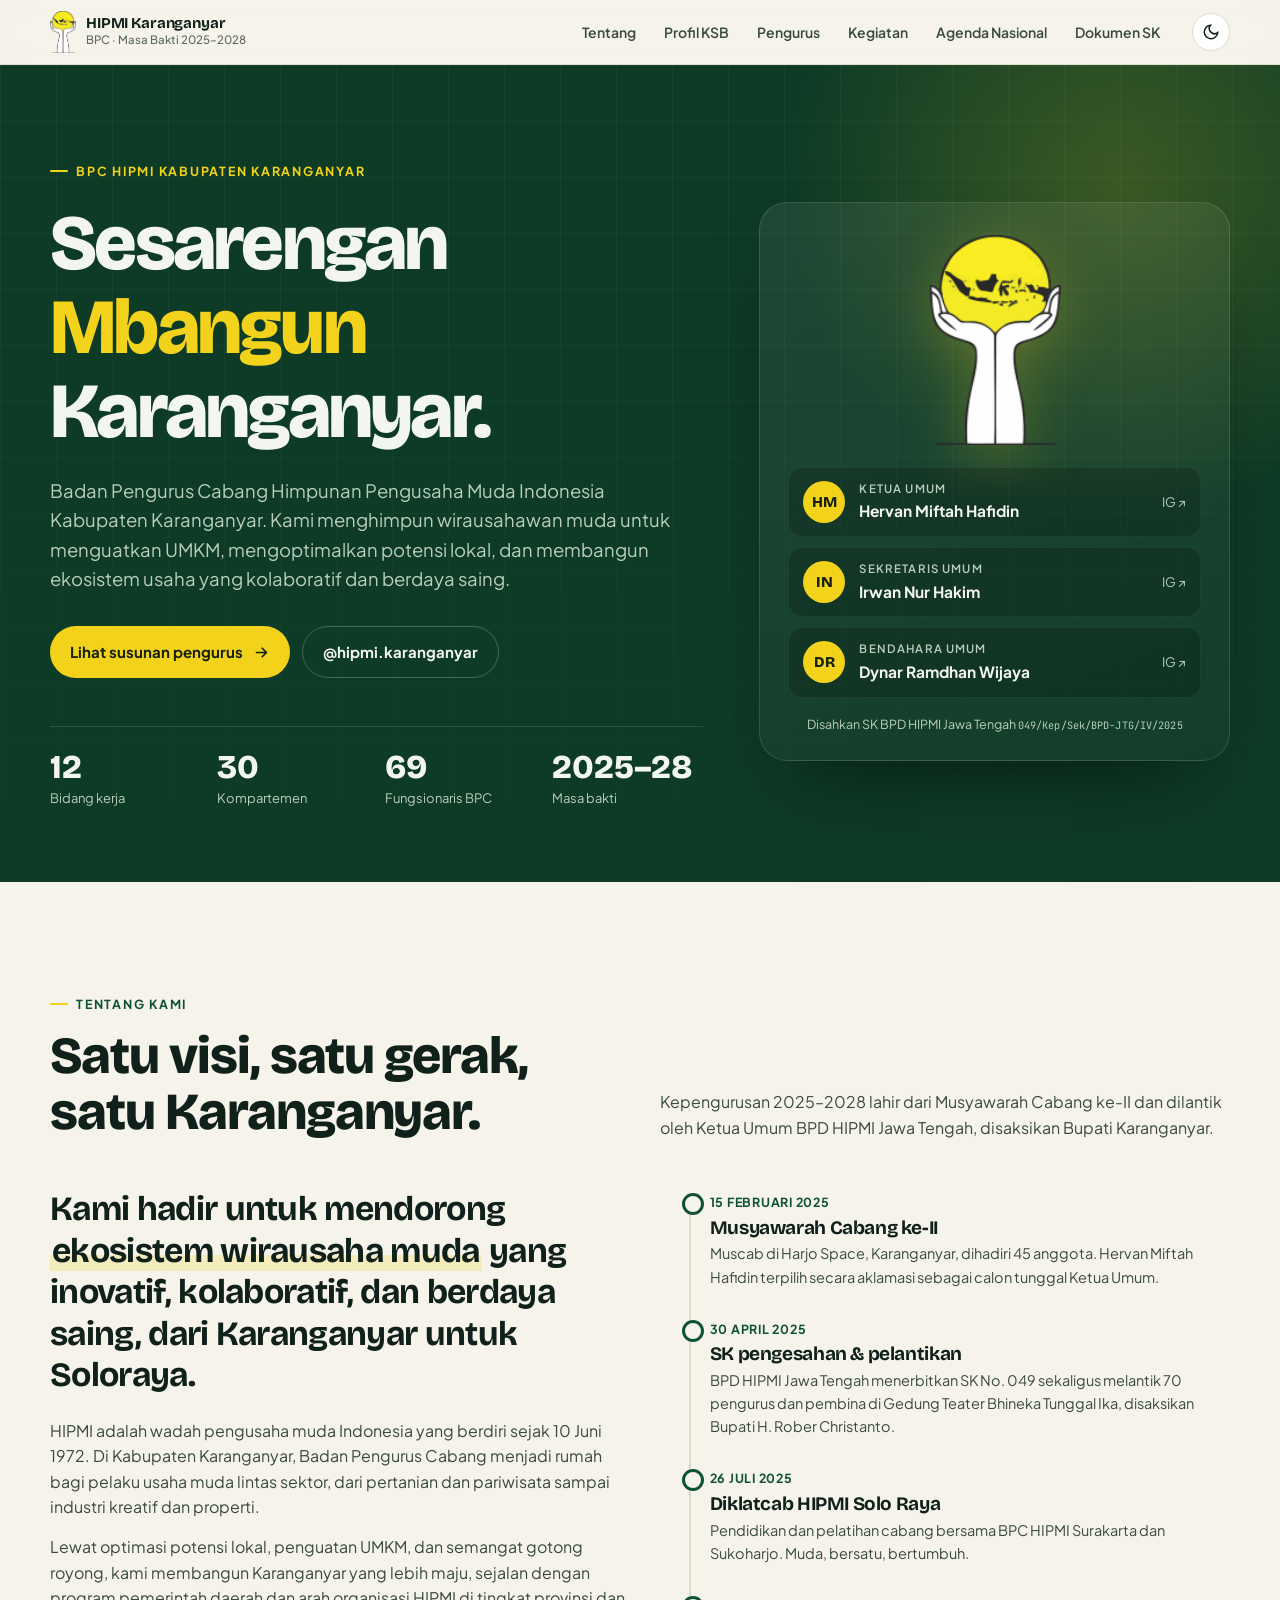
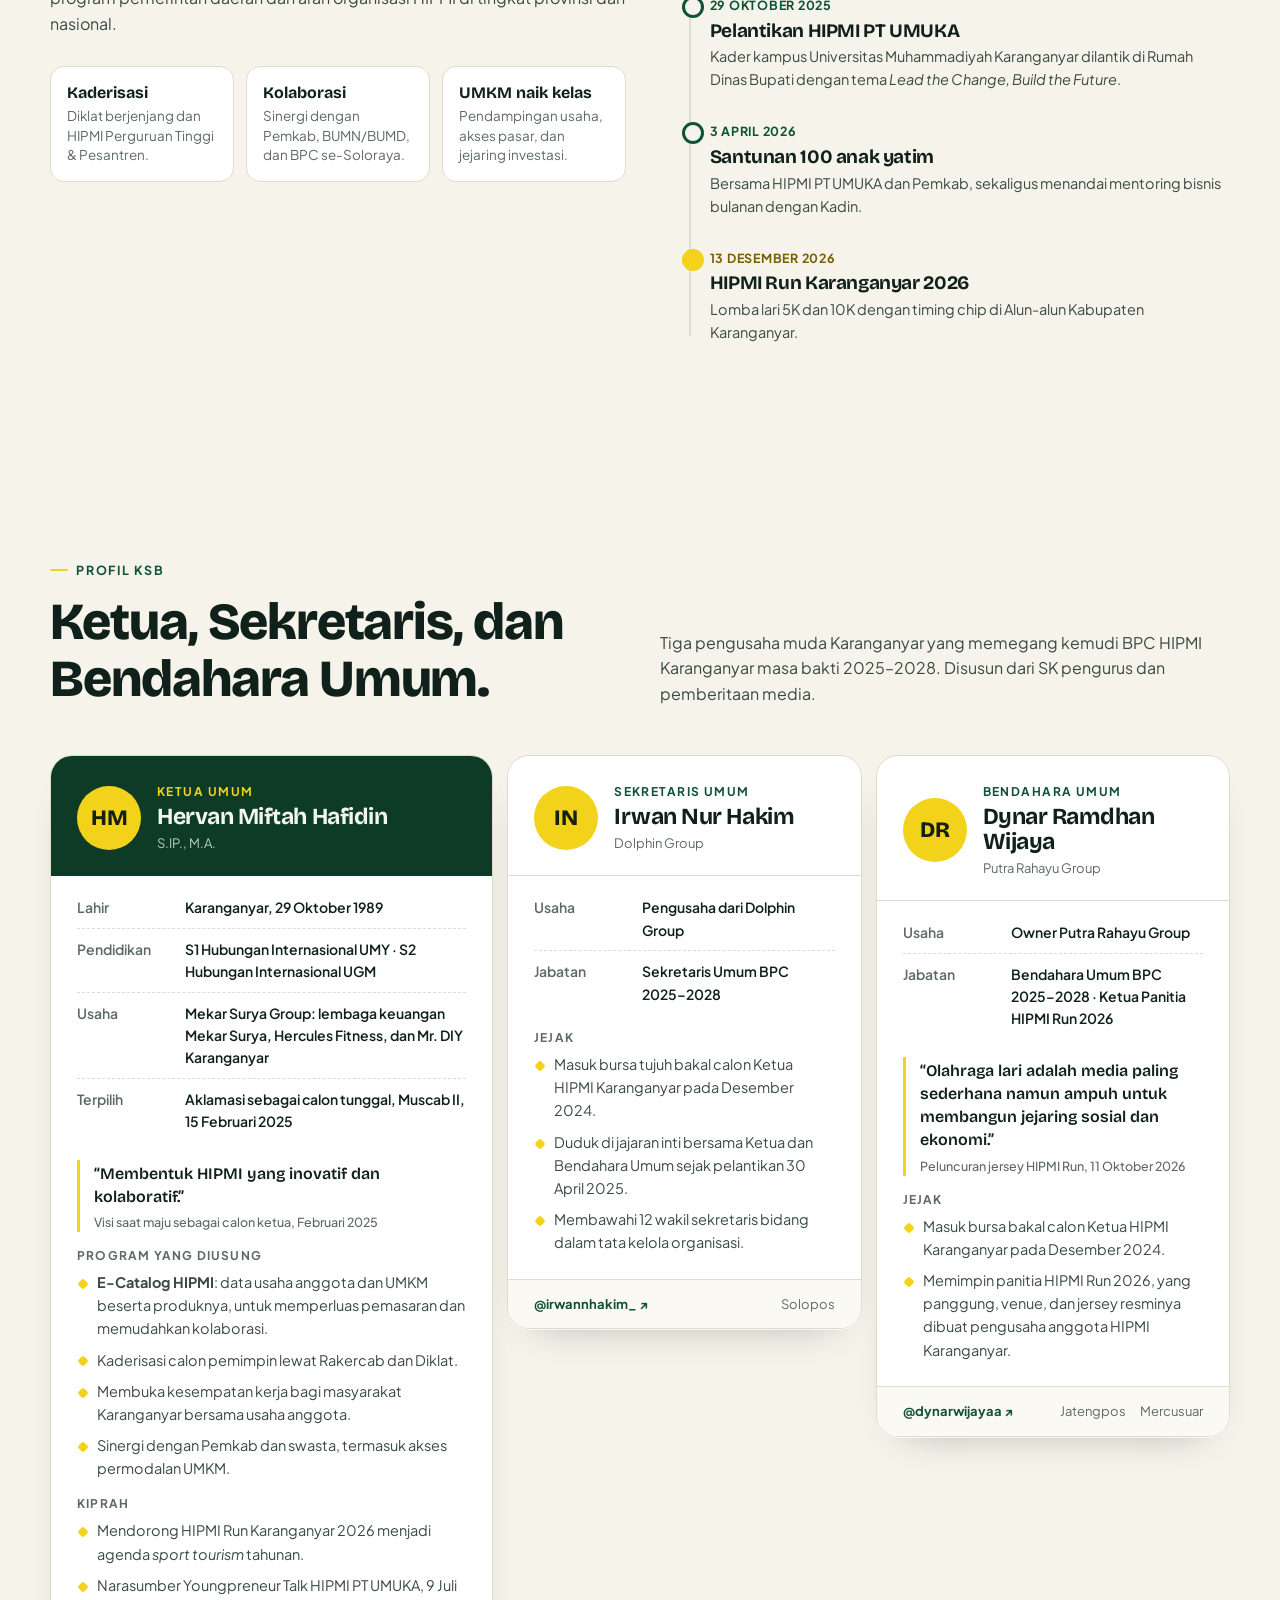
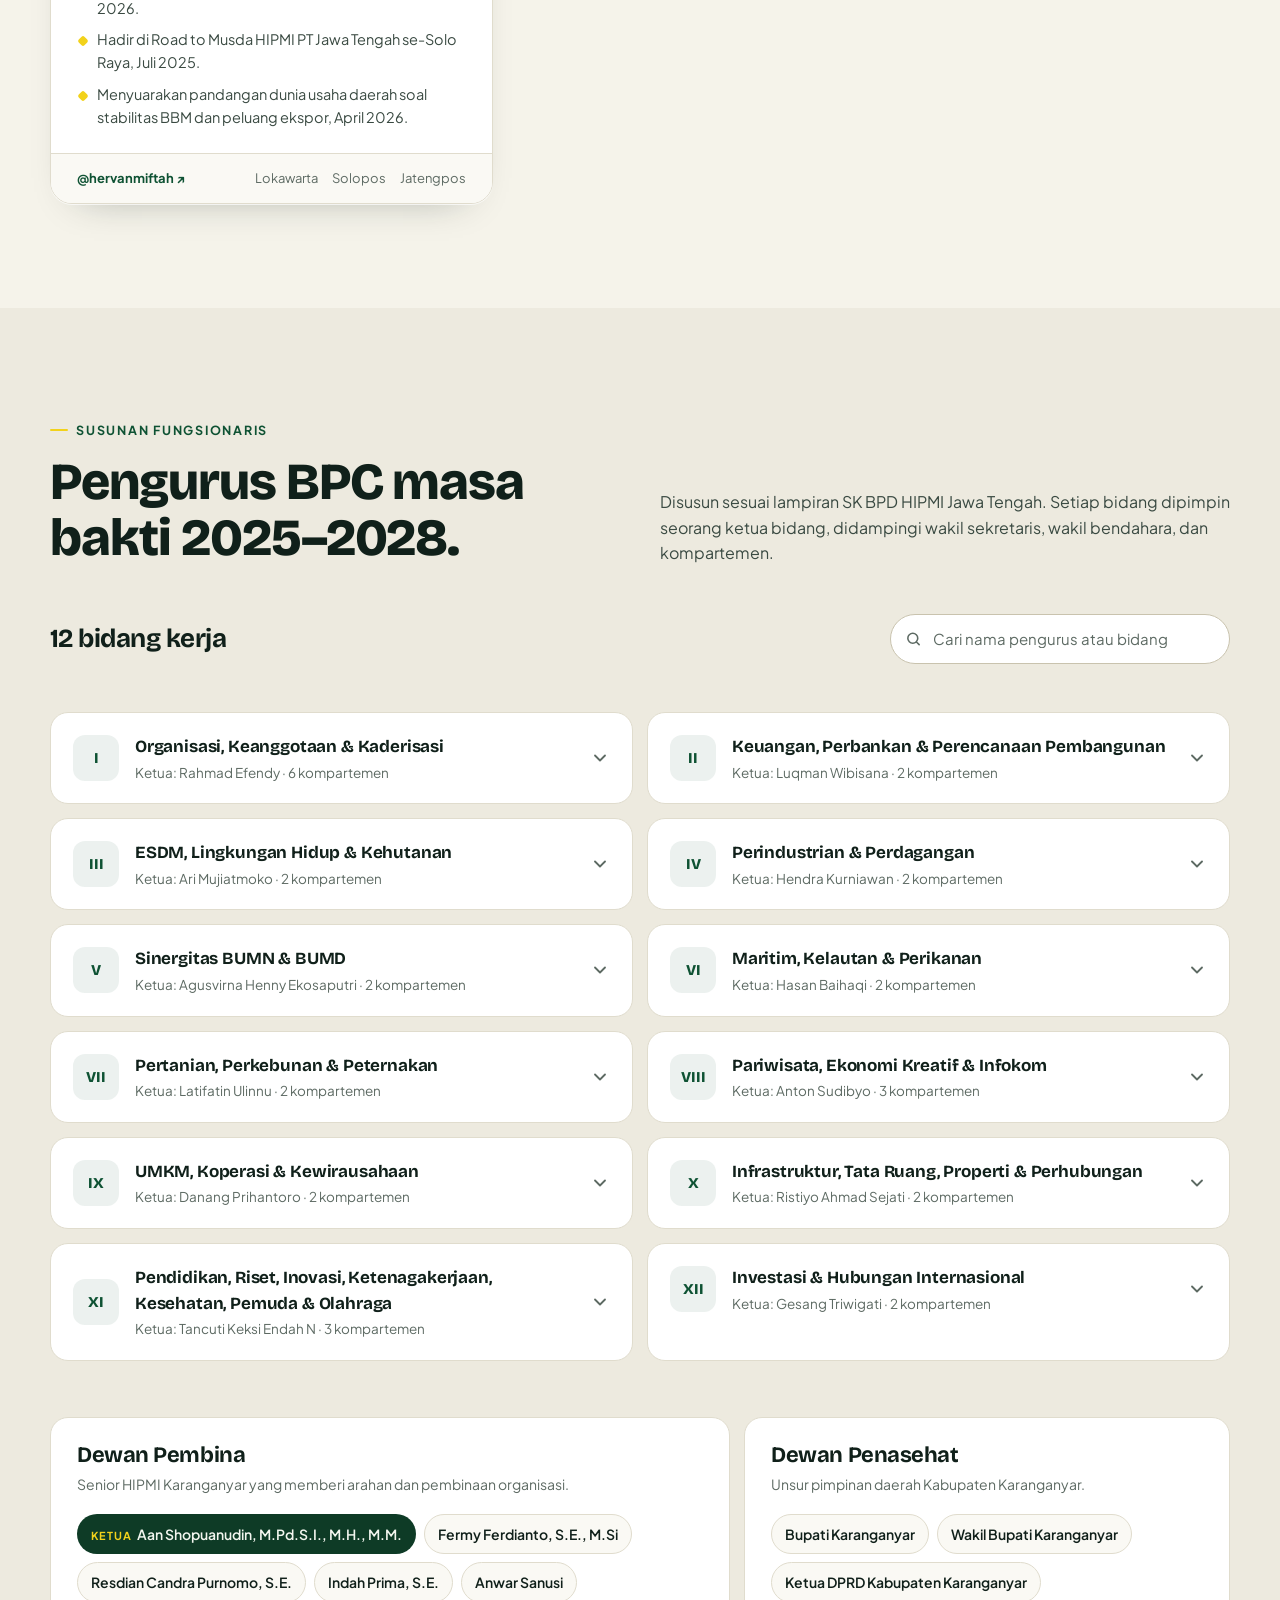
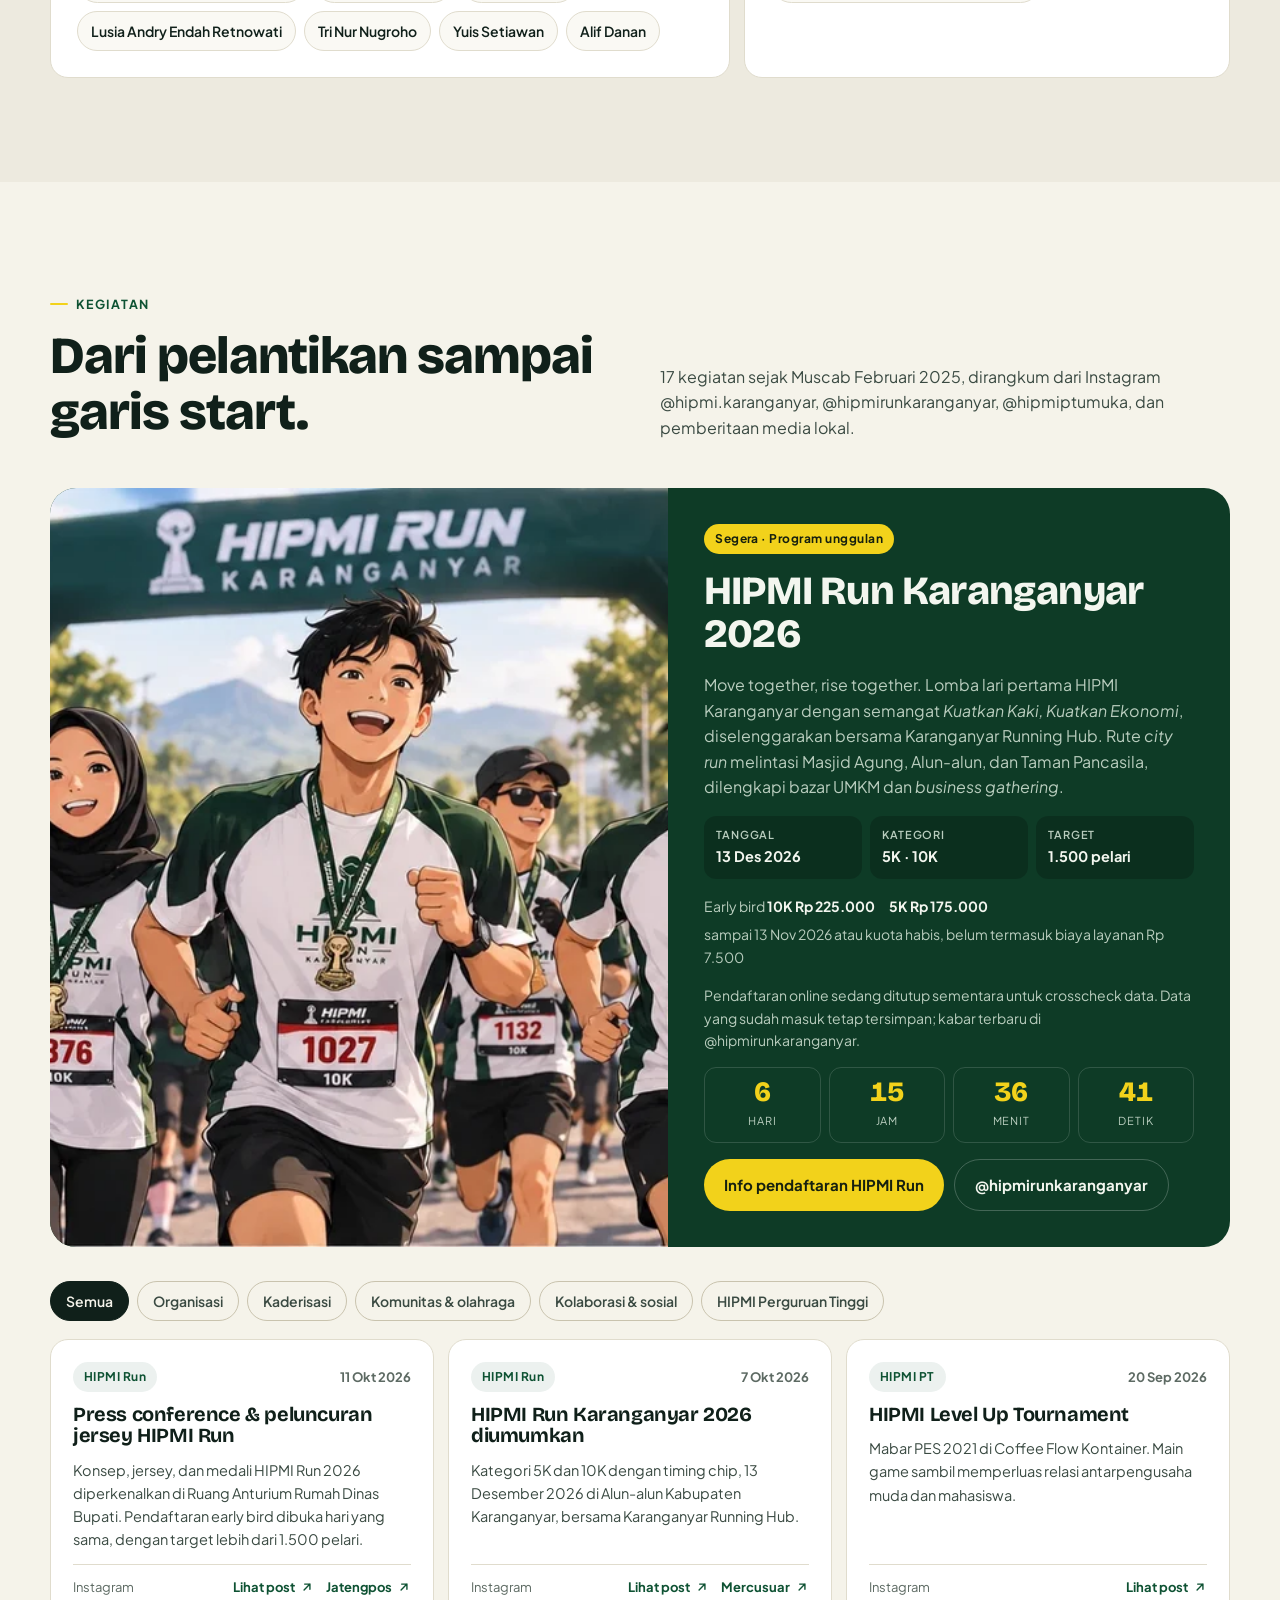
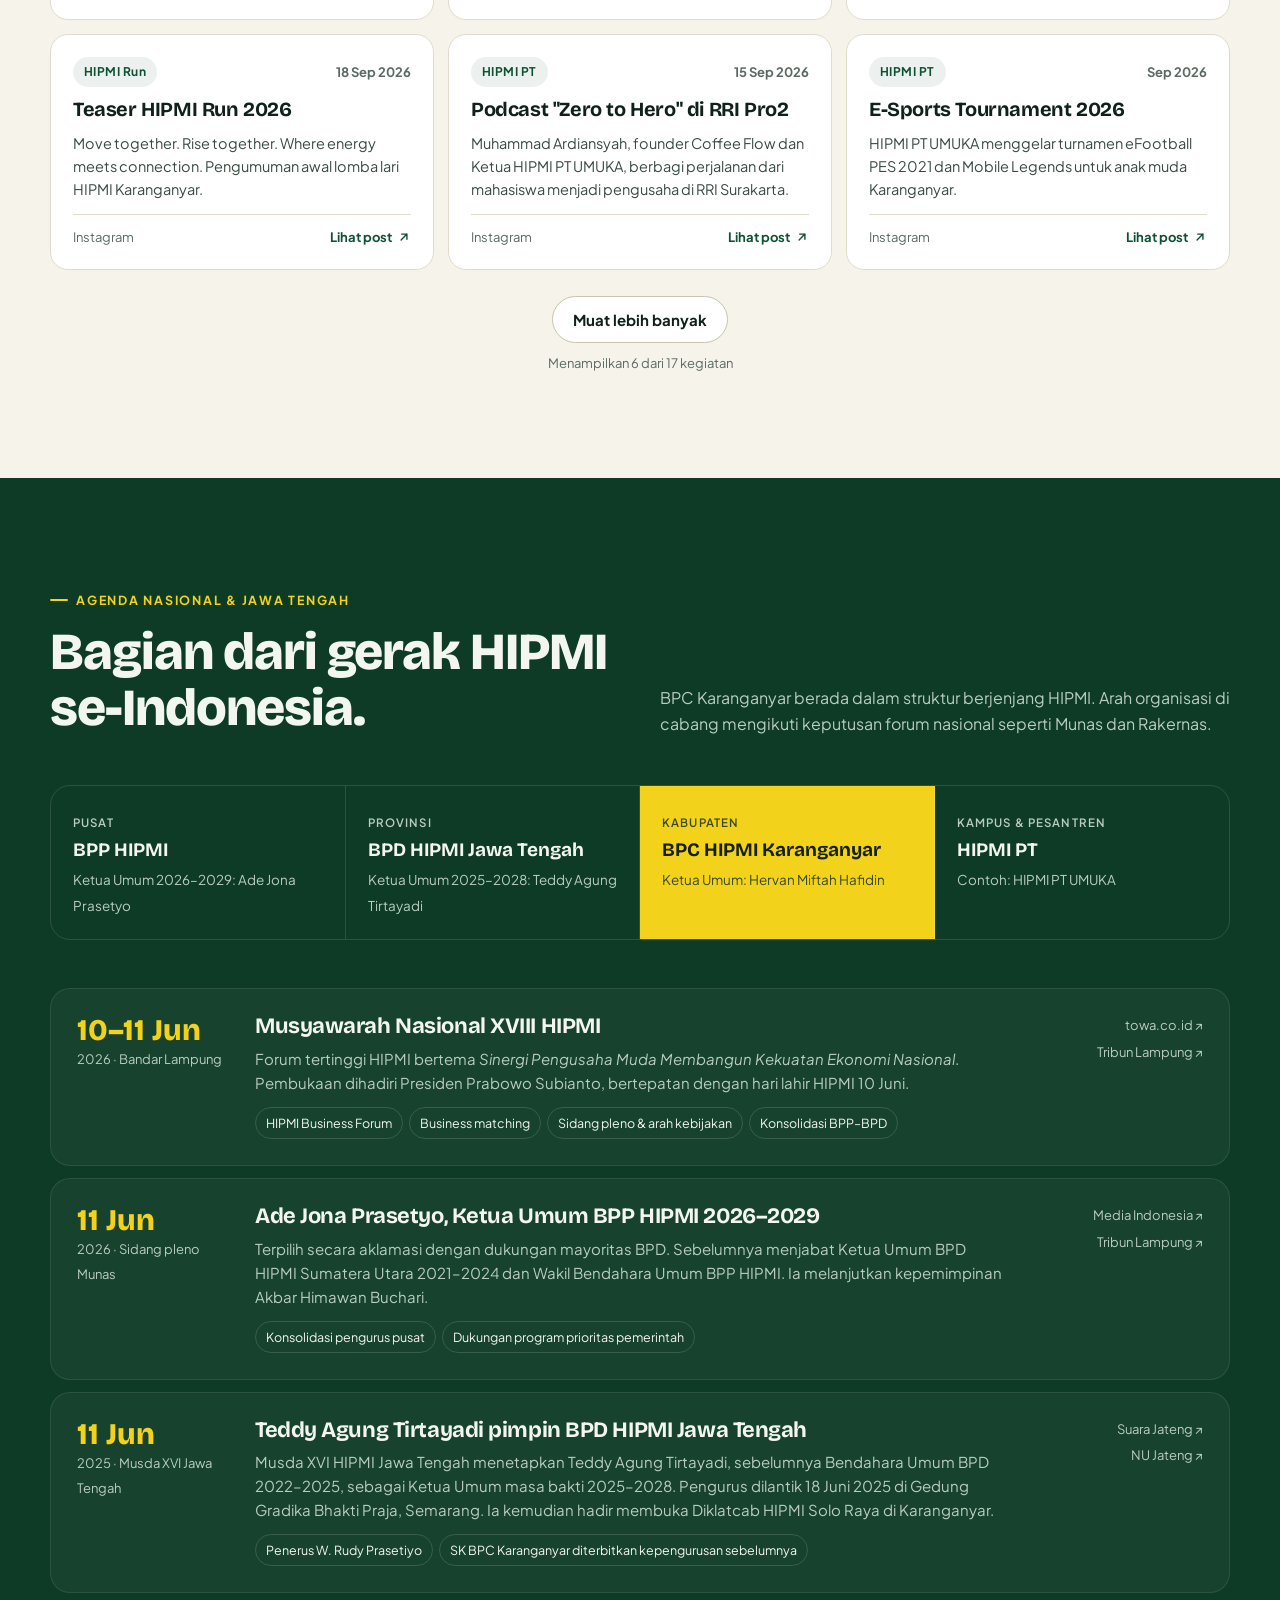
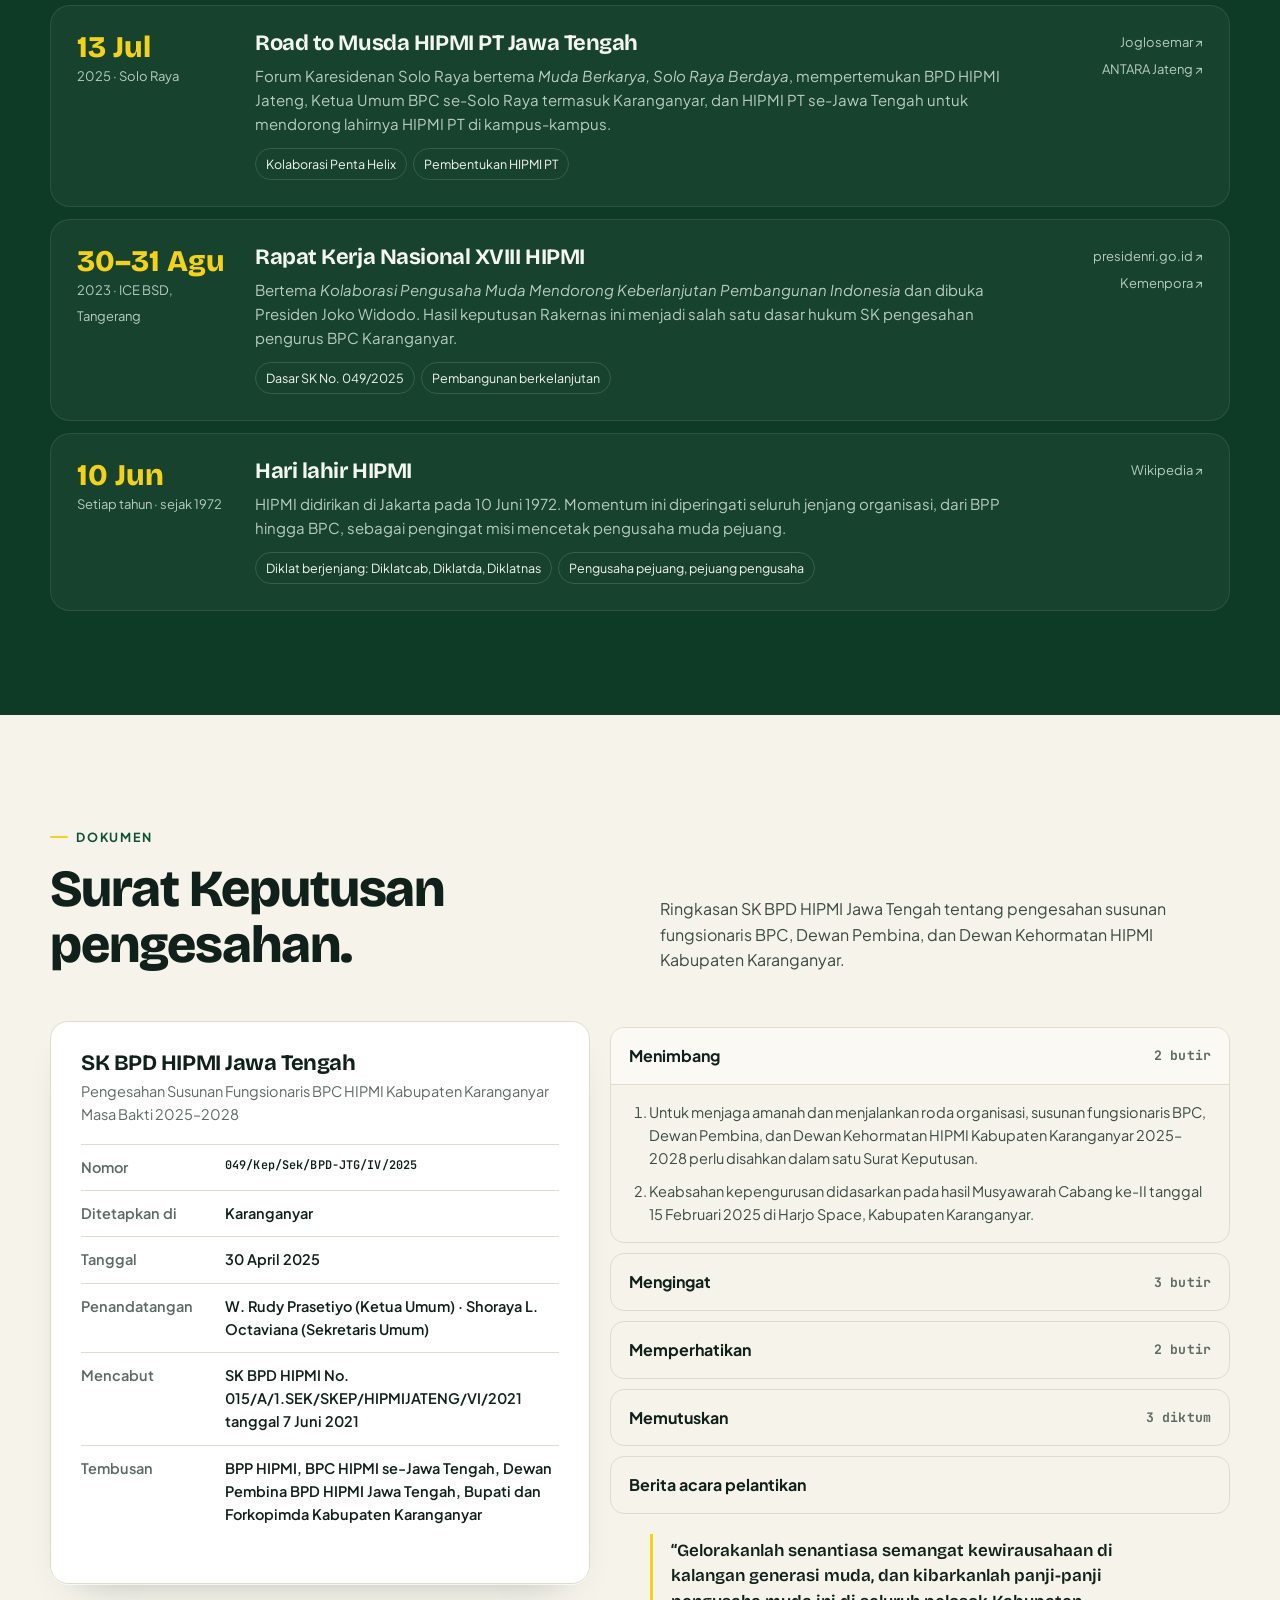
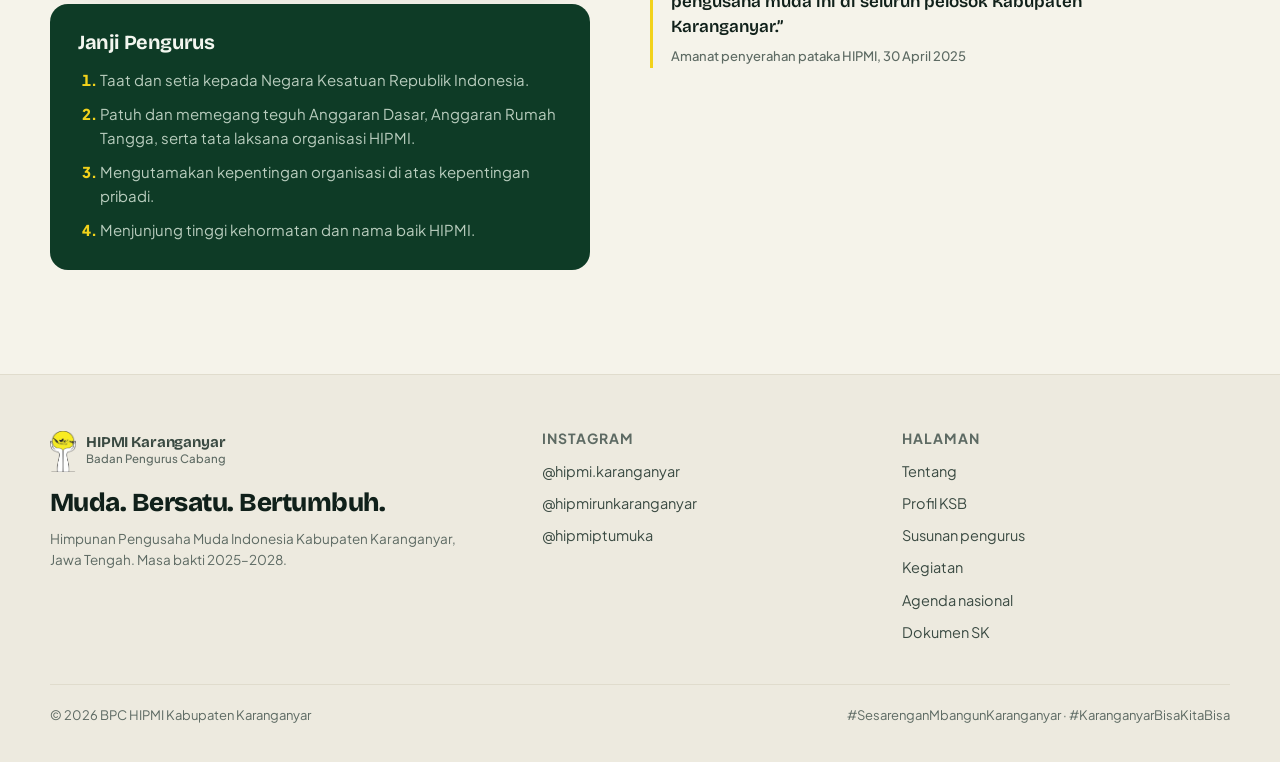
==== commit 2f662be3: "Profil tidak lagi melebar di layar HP kecil Nomor SK panjang kini dipatahkan dan header dipadatkan d" ====
--- a/index.html
+++ b/index.html
@@ -345,6 +345,11 @@
 .quote{margin-top:20px;border-left:3px solid var(--gold);padding:4px 0 4px 18px;font:600 17px/1.5 "Bricolage Grotesque",sans-serif;color:var(--ink)}
 .quote cite{display:block;font:500 13px "Plus Jakarta Sans",sans-serif;color:var(--ink-3);margin-top:8px;font-style:normal}
 @media (max-width:900px){.doc{grid-template-columns:1fr}.meta div{grid-template-columns:1fr;gap:2px}}
+.doc > *{min-width:0}
+.meta dd,.sk-badge .mono,.clause ol{overflow-wrap:anywhere}
+.brand,.brand span{min-width:0}
+.brand small{white-space:nowrap;overflow:hidden;text-overflow:ellipsis}
+@media (max-width:360px){.brand small{display:none}.nav .wrap{gap:10px}.icon-btn{width:36px;height:36px}}
 
 /* footer */
 footer{background:var(--bg-2);border-top:1px solid var(--line);padding:56px 0 36px}
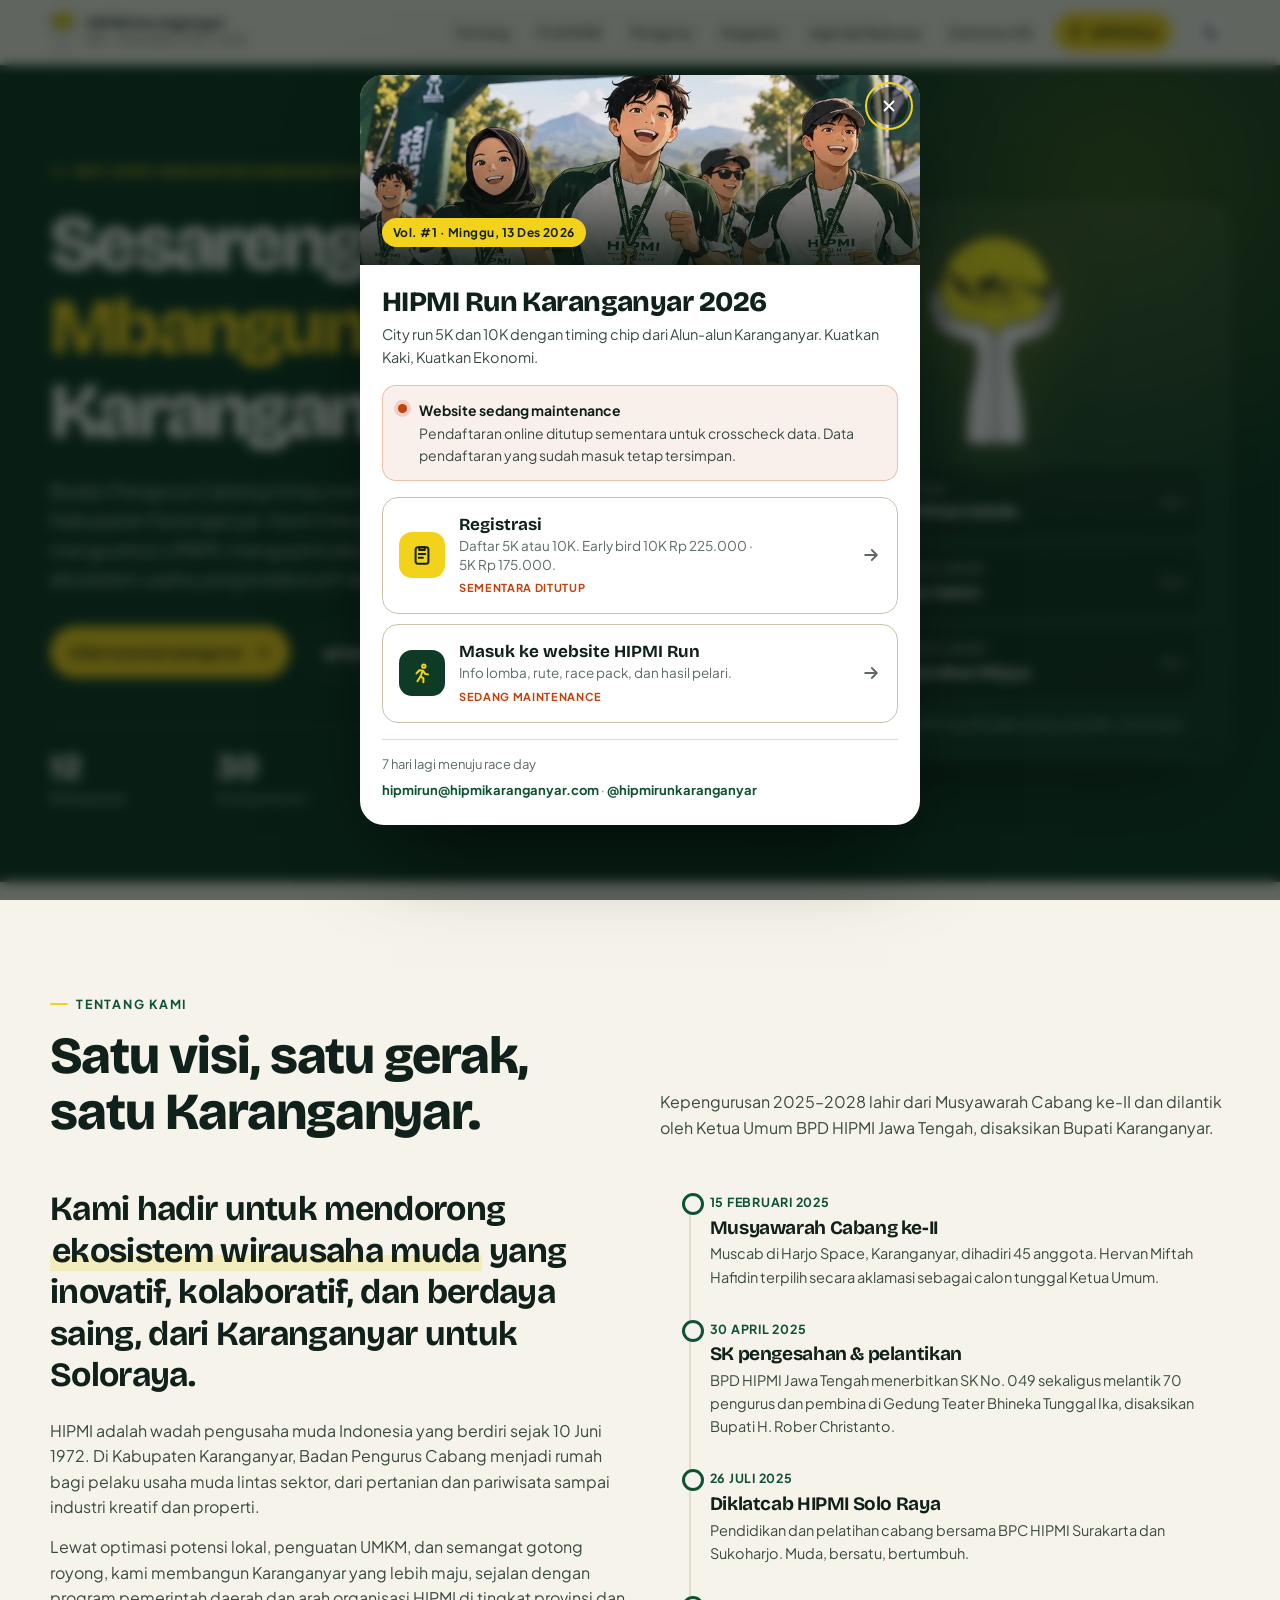
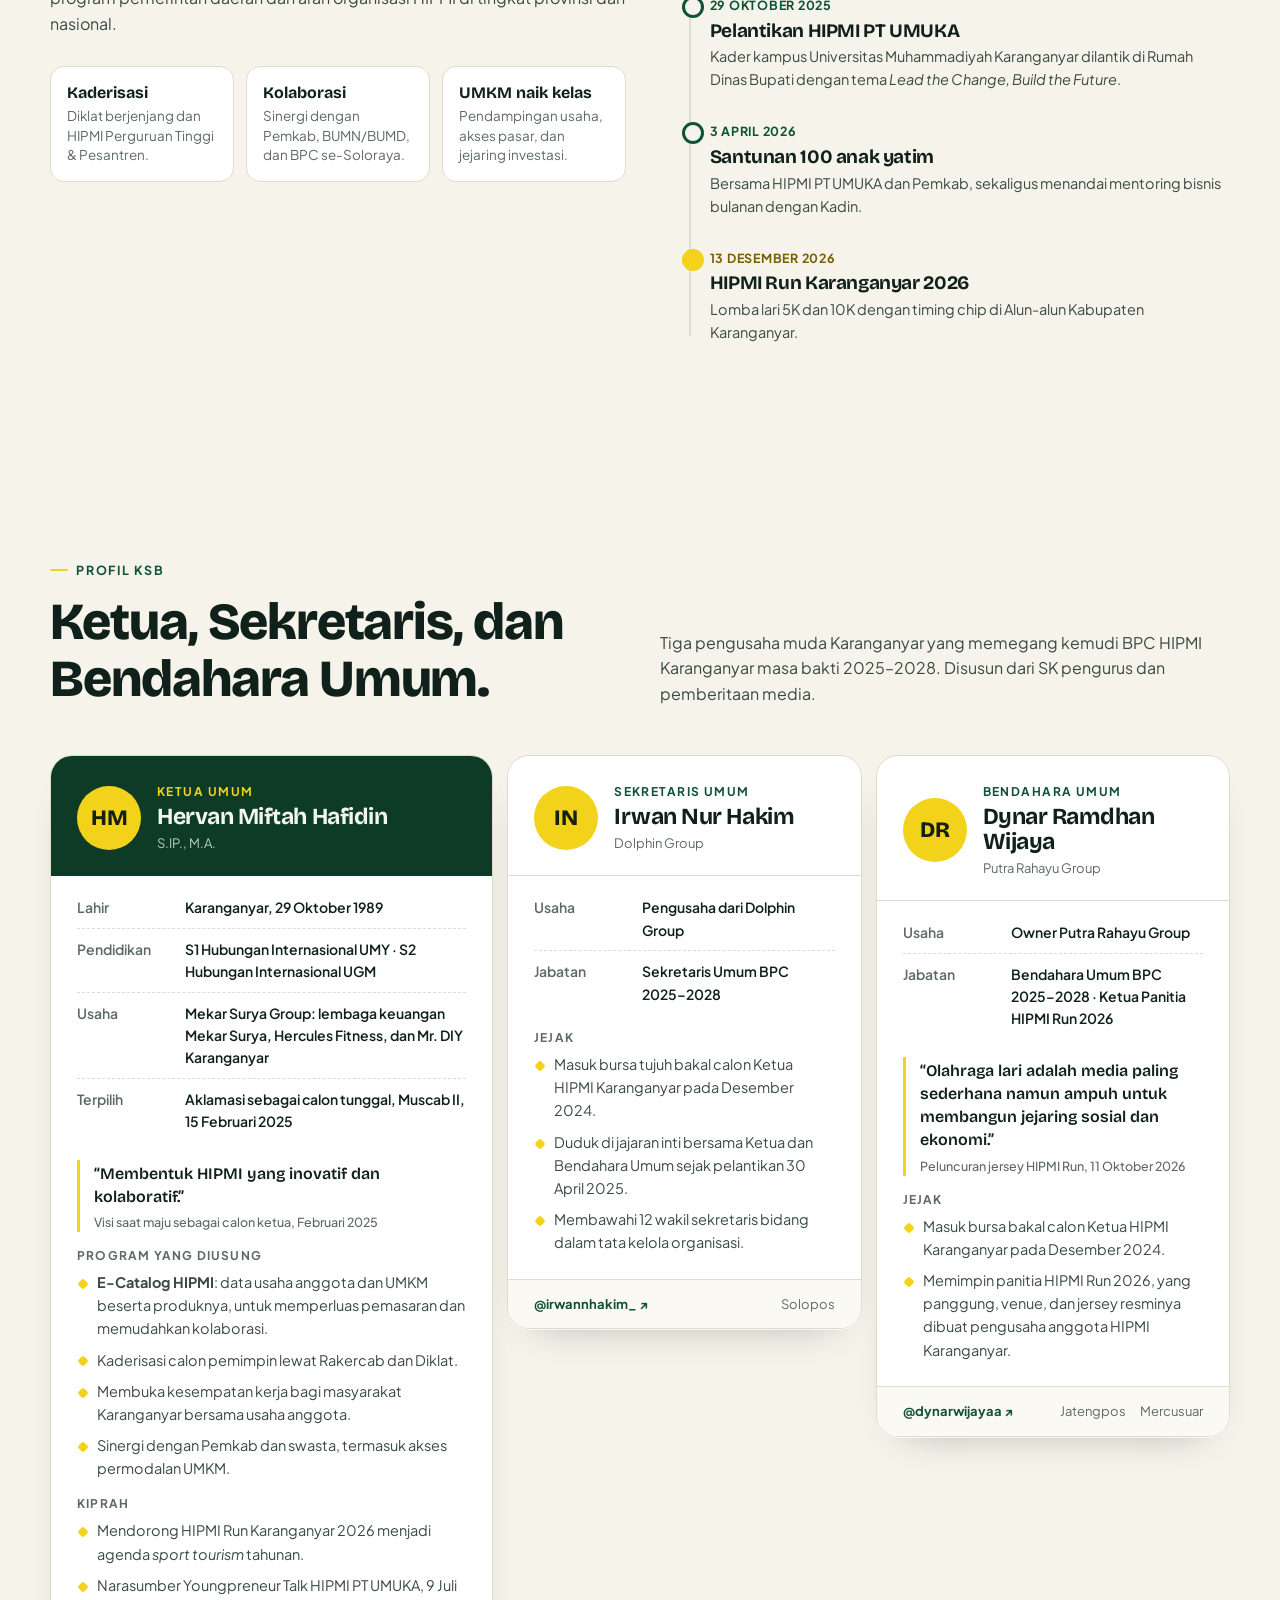
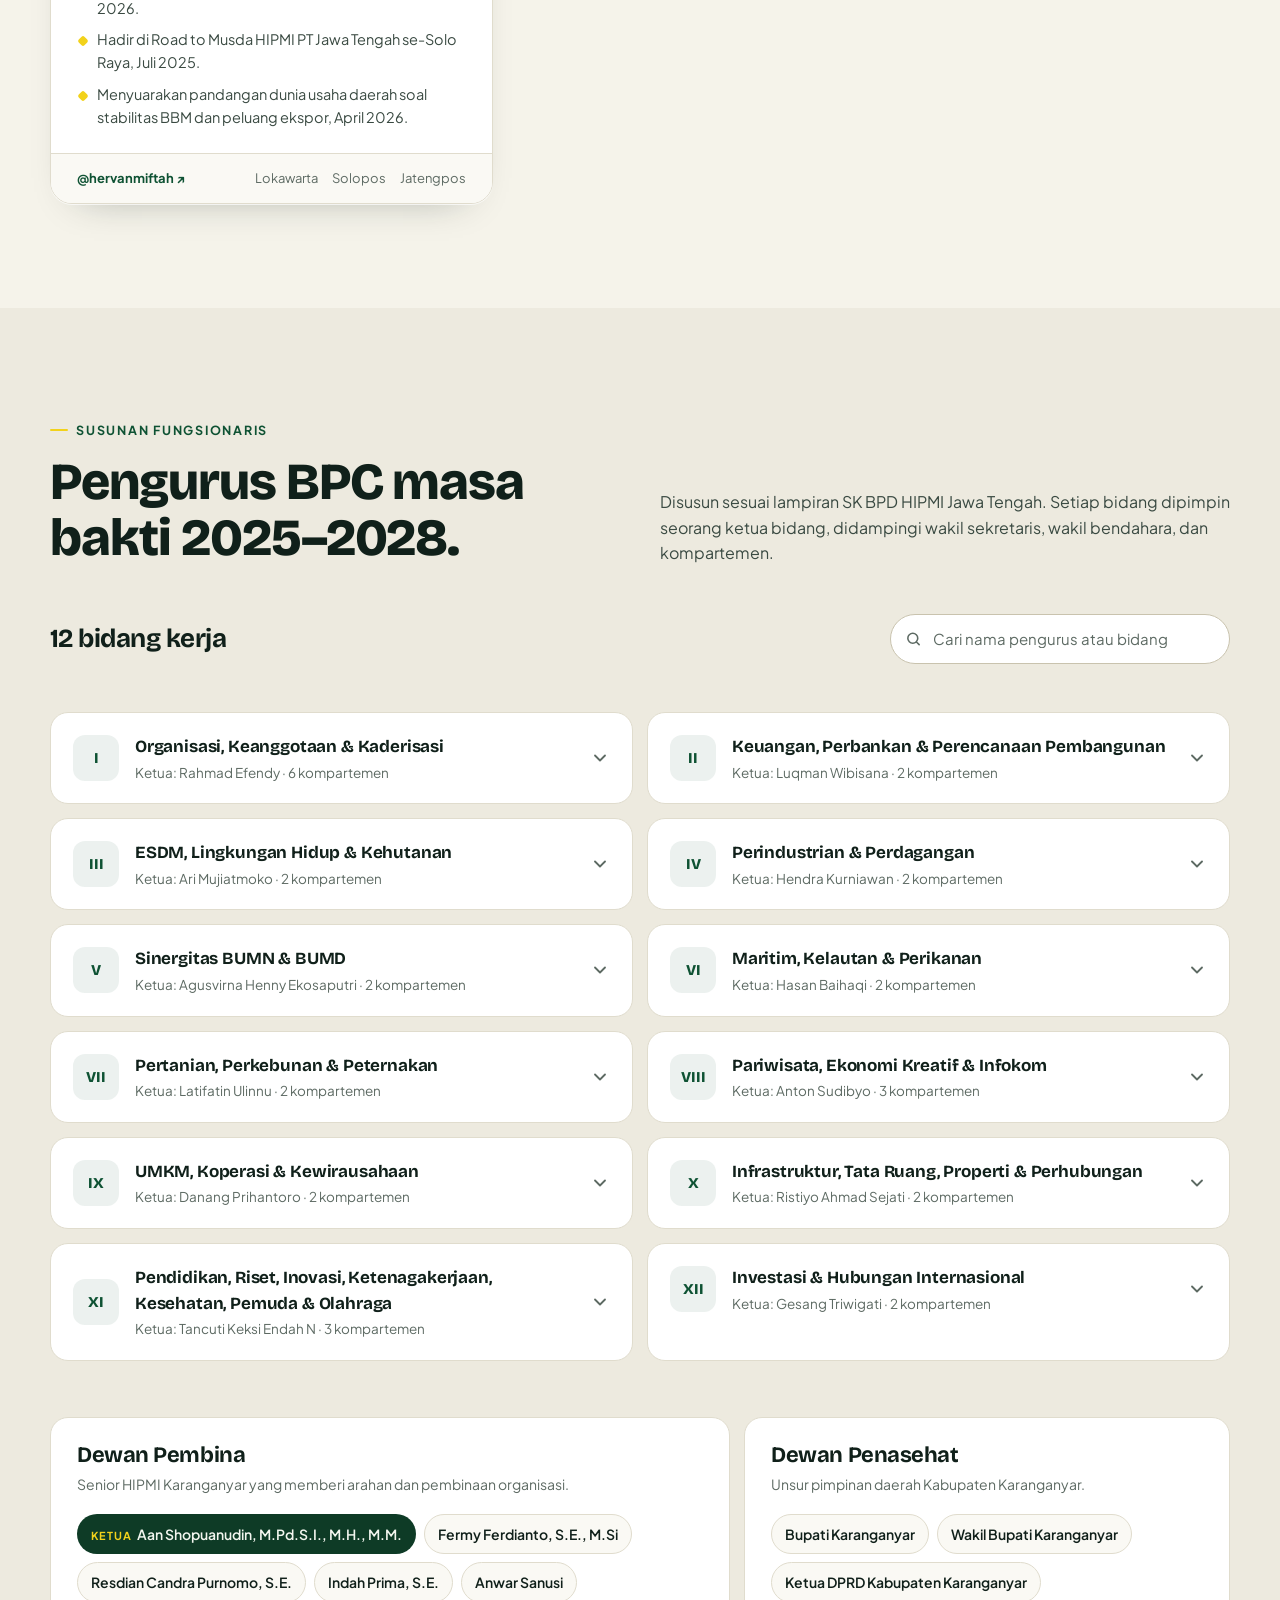
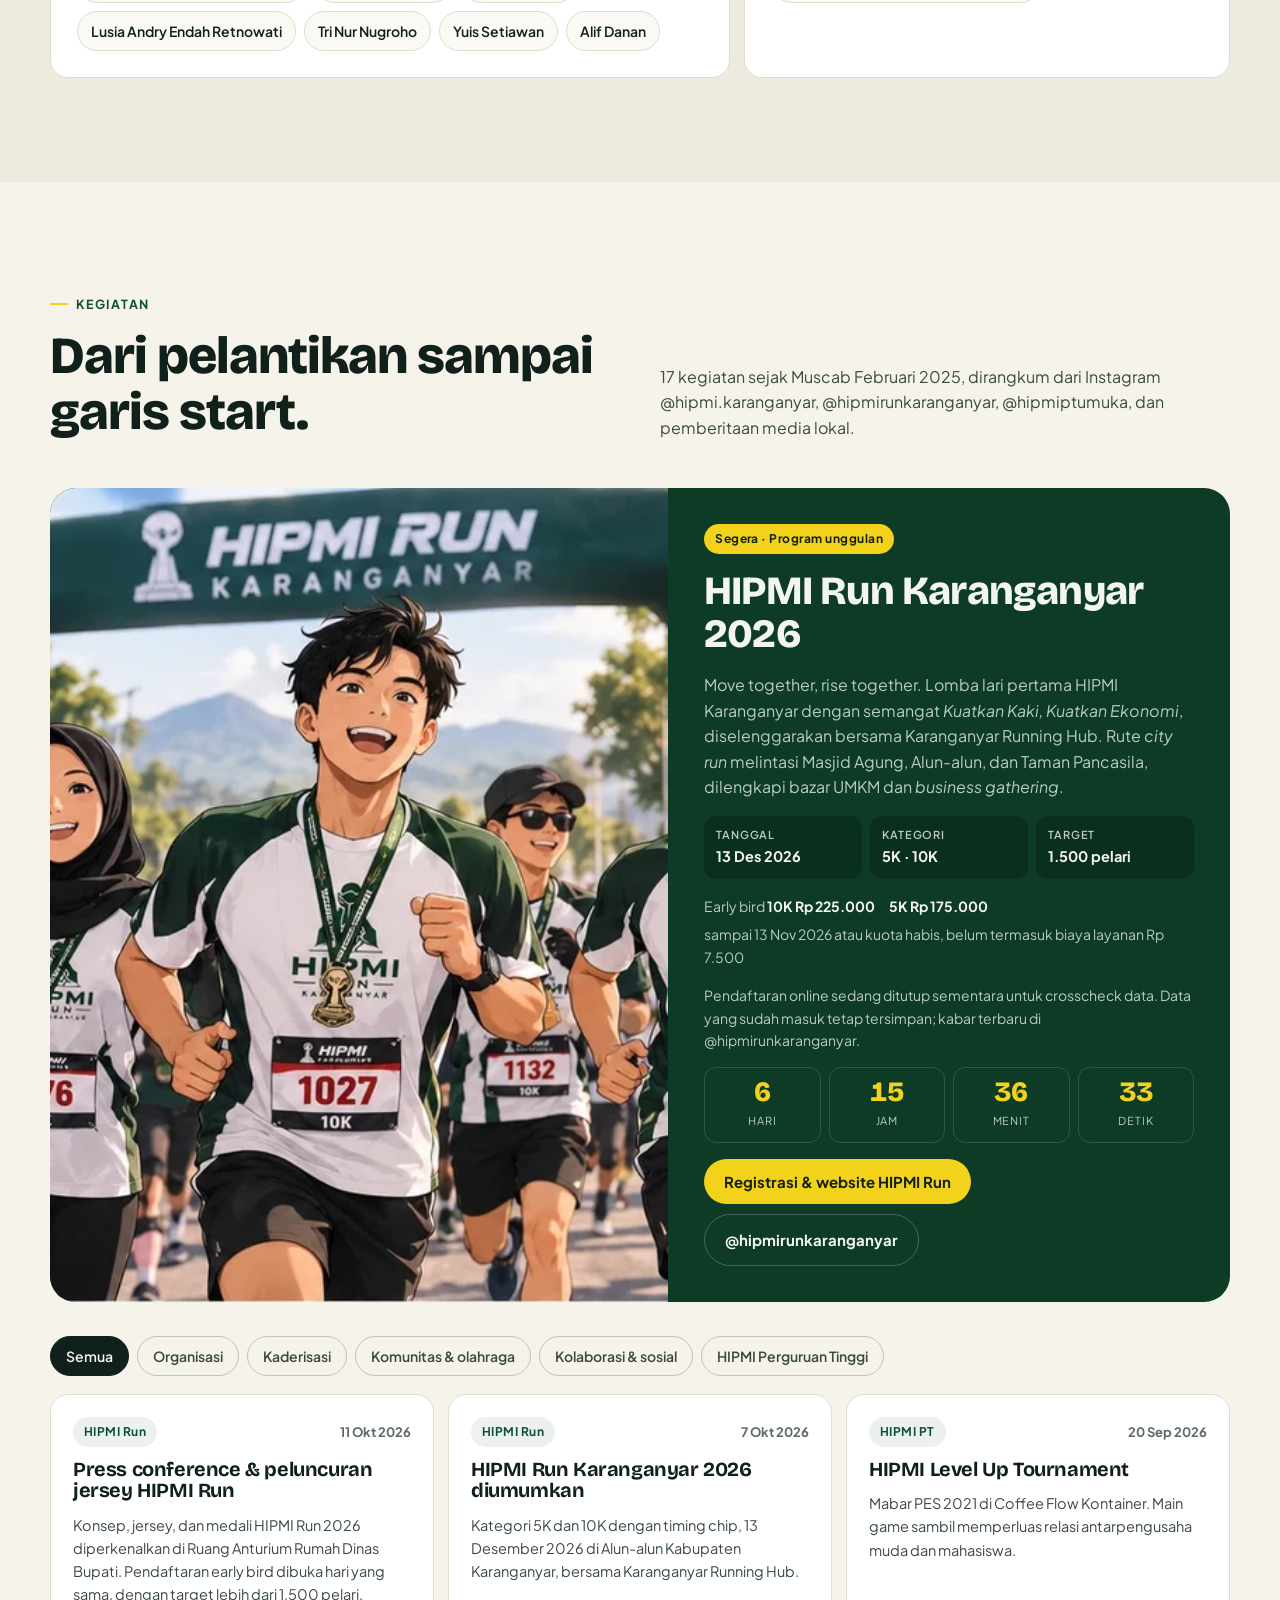
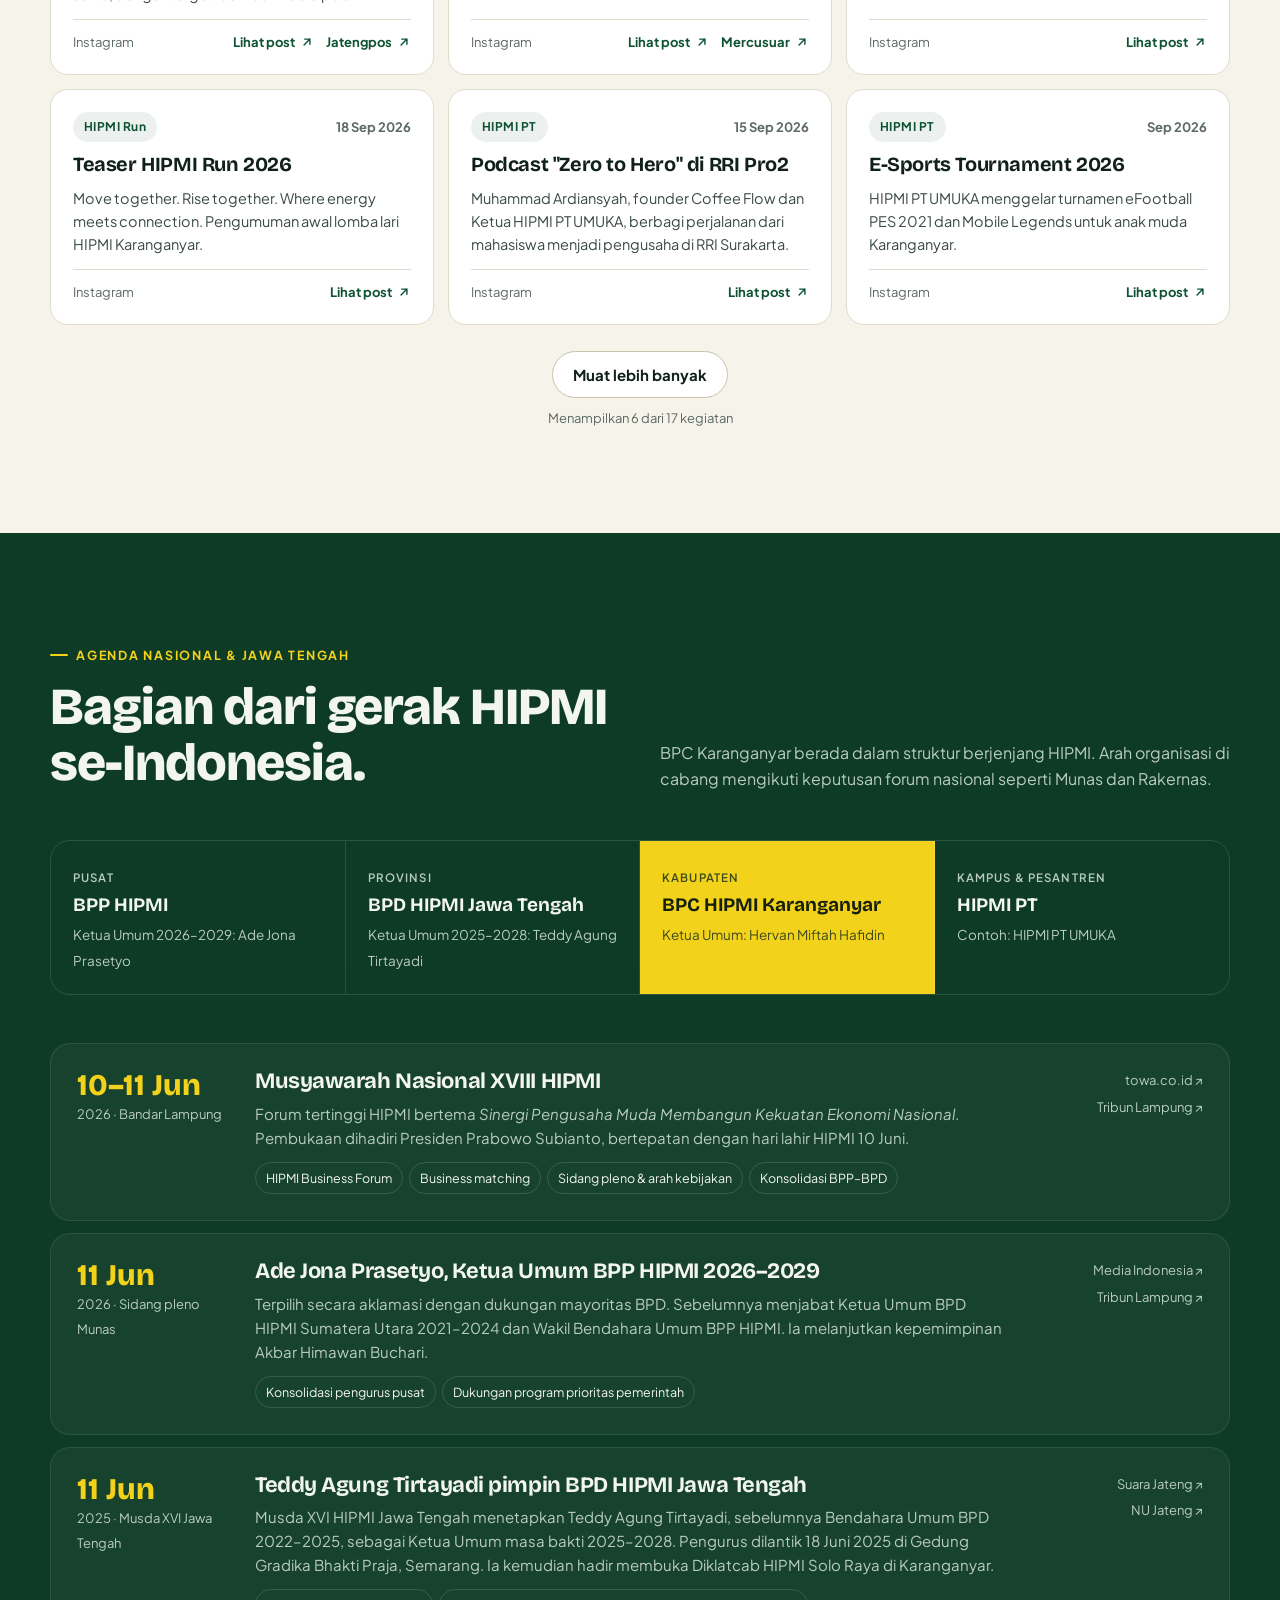
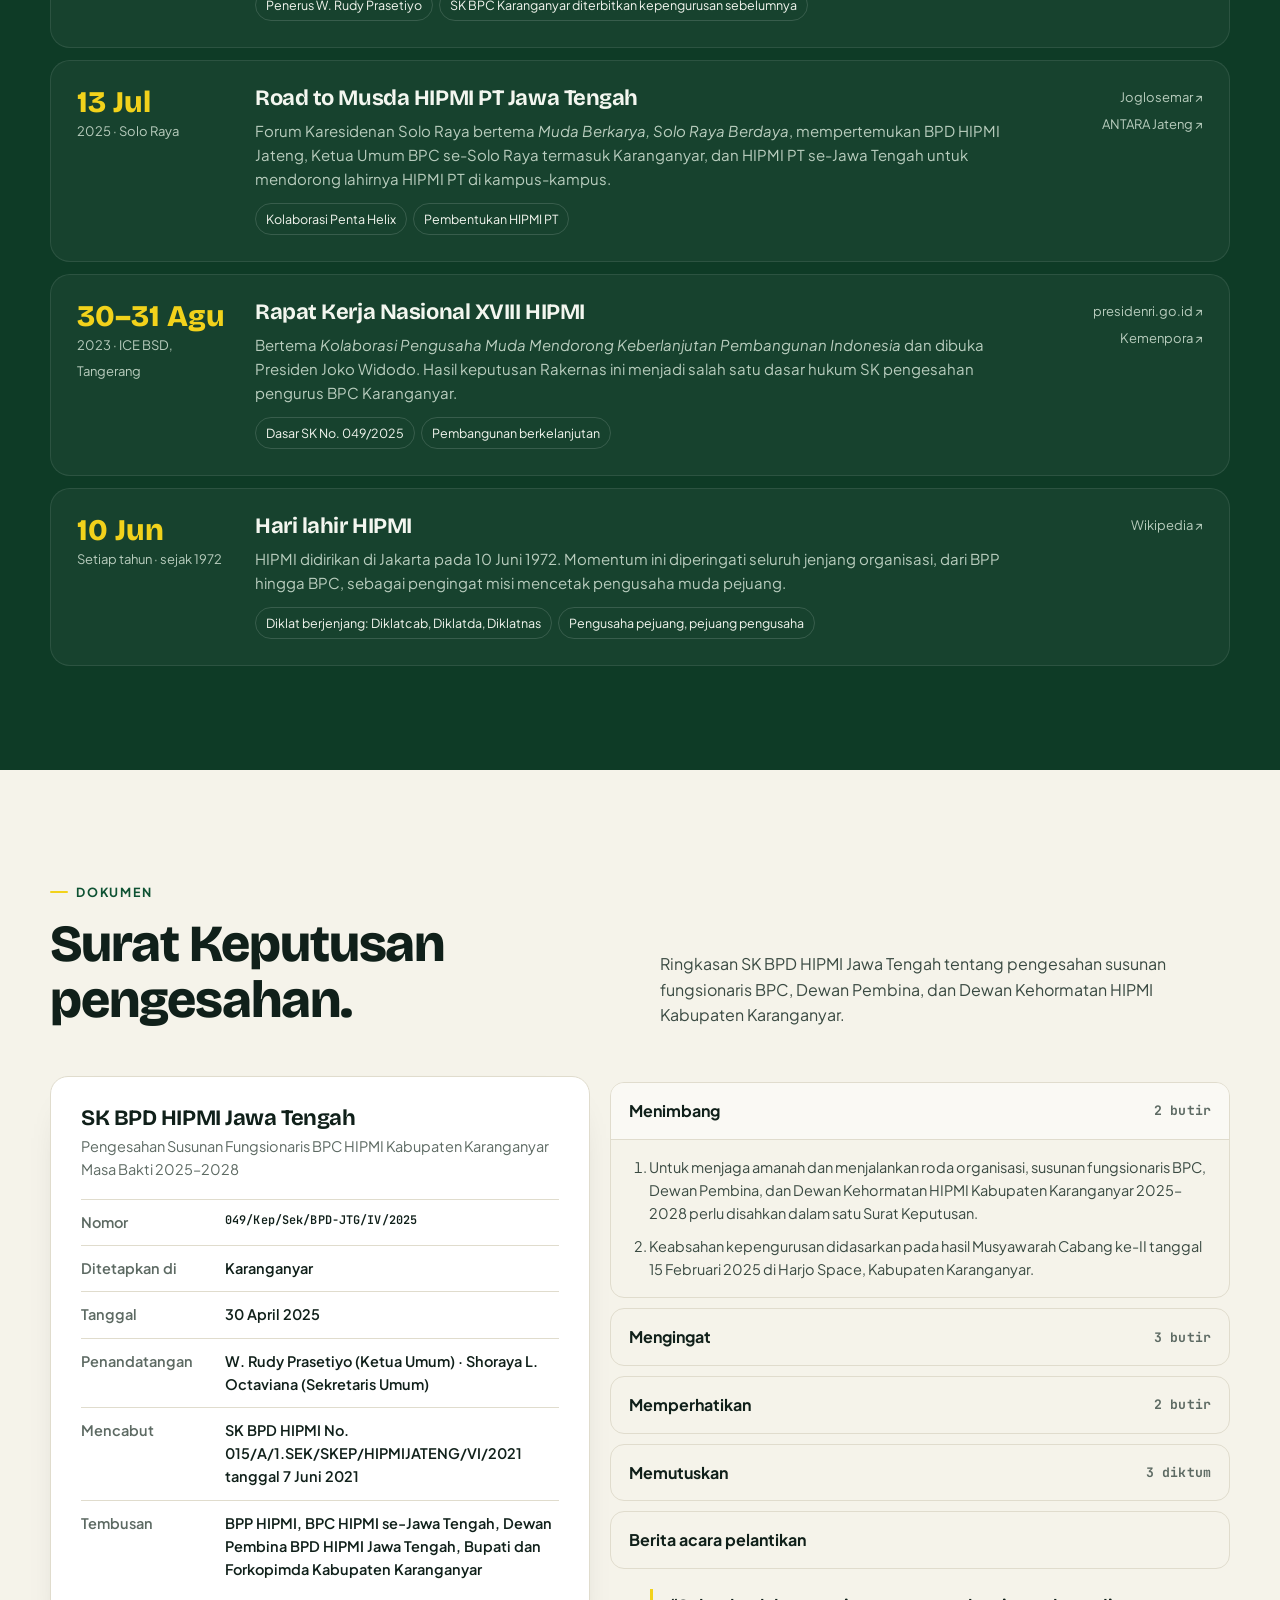
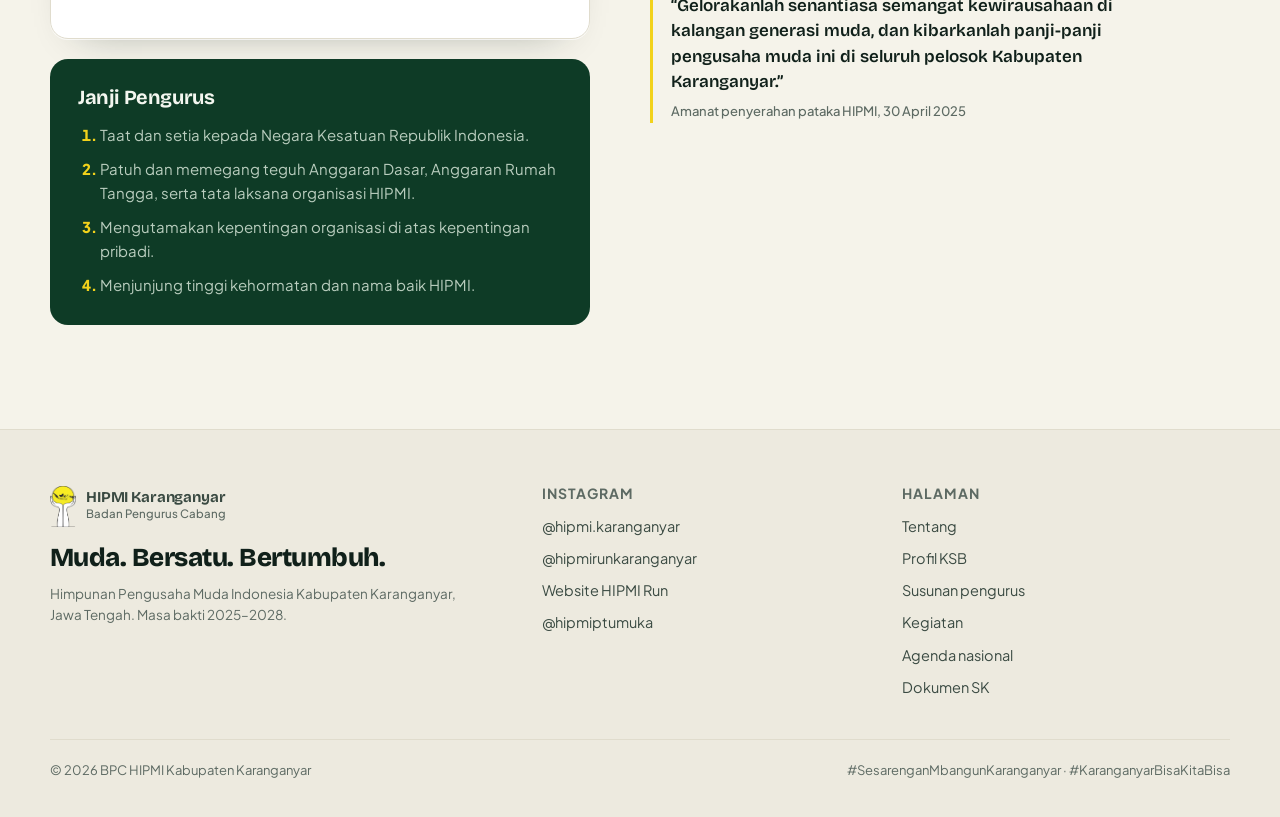
==== commit b8fe43f5: "Pop-up HIPMI Run: pilih registrasi atau masuk ke website lomba Pop-up muncul sendiri sekali per 12 j" ====
--- a/index.html
+++ b/index.html
@@ -324,6 +324,59 @@
 .price{display:flex;flex-wrap:wrap;gap:6px 14px;font-size:14px;color:var(--on-brand-2)}
 .price b{color:var(--on-brand)}
 
+/* pop-up hipmi run */
+.run-pill{display:inline-flex;align-items:center;gap:7px;padding:8px 14px 8px 12px;border-radius:999px;border:0;background:var(--gold);color:#16200F;font:700 14px "Plus Jakarta Sans",sans-serif;cursor:pointer;transition:transform .2s,background .2s}
+.run-pill:hover{background:#FFE14A}
+.run-pill:active{transform:scale(.96)}
+.run-pill svg{width:17px;height:17px}
+.nav-links .run-pill{margin-left:6px}
+.mobile-menu .run-item{border:0;background:none;font:inherit;font-weight:700;color:var(--gold-ink);text-align:left;padding:13px 4px;cursor:pointer;display:flex;align-items:center;gap:8px}
+.mobile-menu .run-item svg{width:18px;height:18px}
+.run-fab{position:fixed;right:16px;bottom:16px;z-index:40;box-shadow:0 14px 30px -12px rgba(0,0,0,.55);padding:12px 18px 12px 14px;opacity:0;translate:0 16px;pointer-events:none;transition:opacity .3s,translate .3s,background .2s}
+.run-fab.show{opacity:1;translate:0 0;pointer-events:auto}
+.run-fab .dot{width:8px;height:8px;border-radius:50%;background:#C2410C;box-shadow:0 0 0 3px rgba(194,65,12,.25)}
+@media (min-width:901px){.run-fab{display:none}}
+
+.run-modal{border:0;padding:0;width:min(560px,100% - 32px);max-height:min(92vh,860px);border-radius:24px;background:var(--surface);color:var(--ink);box-shadow:0 40px 90px -30px rgba(0,0,0,.7);overflow:auto;overscroll-behavior:contain}
+.run-modal::backdrop{background:rgba(6,14,10,.62);backdrop-filter:blur(6px);-webkit-backdrop-filter:blur(6px)}
+.run-modal[open]{animation:runIn .35s cubic-bezier(.2,.8,.2,1)}
+@keyframes runIn{from{opacity:0;transform:translateY(18px) scale(.98)}to{opacity:1;transform:none}}
+.run-hero{position:relative;height:190px;background:var(--brand)}
+.run-hero img{width:100%;height:100%;object-fit:cover;object-position:center 30%}
+.run-hero::after{content:"";position:absolute;inset:0;background:linear-gradient(180deg,rgba(6,20,13,.05) 30%,rgba(6,20,13,.85))}
+.run-hero .tag{position:absolute;left:22px;bottom:18px;z-index:1;white-space:nowrap}
+.run-close{position:absolute;top:12px;right:12px;z-index:2;width:38px;height:38px;border-radius:50%;border:0;background:rgba(0,0,0,.45);color:#fff;display:grid;place-items:center;cursor:pointer}
+.run-close:hover{background:rgba(0,0,0,.65)}
+.run-close svg{width:18px;height:18px}
+.run-body{padding:22px 22px 24px;display:grid;gap:16px}
+.run-body h2{font-size:28px;font-weight:800}
+.run-sub{color:var(--ink-2);font-size:14.5px;margin-top:6px}
+.run-status{display:flex;gap:12px;align-items:flex-start;padding:13px 15px;border-radius:14px;background:rgba(194,65,12,.08);border:1px solid rgba(194,65,12,.28);font-size:14px;color:var(--ink-2)}
+.run-status b{display:block;color:var(--ink);font-size:14px}
+.run-status .dot{flex-shrink:0;margin-top:5px;width:9px;height:9px;border-radius:50%;background:#C2410C;box-shadow:0 0 0 4px rgba(194,65,12,.18);animation:pulse 1.8s ease-in-out infinite}
+@keyframes pulse{50%{box-shadow:0 0 0 7px rgba(194,65,12,0)}}
+.run-options{display:grid;gap:10px}
+.run-opt{display:grid;grid-template-columns:auto 1fr auto;gap:14px;align-items:center;padding:16px;border-radius:16px;border:1px solid var(--line-strong);text-decoration:none;color:inherit;transition:border-color .2s,background .2s,transform .2s}
+.run-opt:hover{border-color:var(--green);background:var(--green-wash)}
+.run-opt:active{transform:scale(.99)}
+.run-opt .ico{width:46px;height:46px;border-radius:13px;display:grid;place-items:center;background:var(--gold);color:#16200F}
+.run-opt.alt .ico{background:var(--brand);color:var(--gold)}
+.run-opt .ico svg{width:22px;height:22px}
+.run-opt b{display:block;font:700 17px "Bricolage Grotesque",sans-serif}
+.run-opt > span:not(.ico){min-width:0}
+.run-opt > span > span{display:block;font-size:13.5px;color:var(--ink-3);margin-top:2px;line-height:1.4}
+.run-opt b{color:var(--ink)}
+.run-opt em{font-style:normal;font-size:11px;font-weight:700;letter-spacing:.06em;text-transform:uppercase;color:#C2410C;margin-top:5px;display:block}
+.run-opt .go{width:20px;height:20px;color:var(--ink-3)}
+.run-meta{display:flex;flex-wrap:wrap;gap:6px 16px;justify-content:space-between;font-size:13px;color:var(--ink-3);padding-top:14px;border-top:1px solid var(--line)}
+.run-meta a{color:var(--green-ink);font-weight:700;text-decoration:none}
+.run-meta a:hover{text-decoration:underline}
+@media (prefers-color-scheme: dark){:root:not([data-theme="light"]) .run-status{background:rgba(251,146,60,.08);border-color:rgba(251,146,60,.3)}:root:not([data-theme="light"]) .run-opt em{color:#FB923C}}
+:root[data-theme="dark"] .run-status{background:rgba(251,146,60,.08);border-color:rgba(251,146,60,.3)}
+:root[data-theme="dark"] .run-opt em{color:#FB923C}
+@media (max-width:420px){.run-hero{height:150px}.run-body h2{font-size:24px}.run-opt{grid-template-columns:auto 1fr;padding:14px}.run-opt .go{display:none}}
+@media (prefers-reduced-motion:reduce){.run-modal[open],.run-status .dot{animation:none}}
+
 /* dokumen */
 .doc{display:grid;grid-template-columns:1fr 1.15fr;gap:20px}
 .paper{background:var(--surface);border:1px solid var(--line);border-radius:var(--radius);padding:30px;box-shadow:var(--shadow)}
@@ -384,6 +437,7 @@
       <a href="#kegiatan">Kegiatan</a>
       <a href="#nasional">Agenda Nasional</a>
       <a href="#dokumen">Dokumen SK</a>
+      <button class="run-pill" type="button" data-run-open><svg viewBox="0 0 24 24" fill="none" stroke="currentColor" stroke-width="2.2" stroke-linecap="round" stroke-linejoin="round" aria-hidden="true"><circle cx="14" cy="4.5" r="1.8"/><path d="m7 21 3.5-5.5 3 2.5V22M6 12.5l3-3.5 4 .5 2.5 3.5 3 .5M10.5 15.5 13 9.5"/></svg>HIPMI Run</button>
     </div>
     <div class="nav-actions">
       <button class="icon-btn" id="themeBtn" type="button" aria-label="Ganti tema terang/gelap">
@@ -401,6 +455,7 @@
     <a href="#kegiatan">Kegiatan</a>
     <a href="#nasional">Agenda Nasional</a>
     <a href="#dokumen">Dokumen SK</a>
+    <button class="run-item" type="button" data-run-open><svg viewBox="0 0 24 24" fill="none" stroke="currentColor" stroke-width="2.2" stroke-linecap="round" stroke-linejoin="round" aria-hidden="true"><circle cx="14" cy="4.5" r="1.8"/><path d="m7 21 3.5-5.5 3 2.5V22M6 12.5l3-3.5 4 .5 2.5 3.5 3 .5M10.5 15.5 13 9.5"/></svg>HIPMI Run 2026</button>
   </div>
 </nav>
 
@@ -621,7 +676,7 @@
           <div class="cd"><b data-u="s">--</b><span>Detik</span></div>
         </div>
         <div class="links">
-          <a class="btn btn-gold" href="run/">Info pendaftaran HIPMI Run</a>
+          <button class="btn btn-gold" type="button" data-run-open style="border:0;cursor:pointer;font-family:inherit">Registrasi &amp; website HIPMI Run</button>
           <a class="btn btn-ghost" href="https://www.instagram.com/hipmirunkaranganyar/" target="_blank" rel="noopener">@hipmirunkaranganyar</a>
           
         </div>
@@ -807,6 +862,7 @@
         <ul>
           <li><a href="https://www.instagram.com/hipmi.karanganyar/" target="_blank" rel="noopener">@hipmi.karanganyar</a></li>
           <li><a href="https://www.instagram.com/hipmirunkaranganyar/" target="_blank" rel="noopener">@hipmirunkaranganyar</a></li>
+          <li><a href="run/">Website HIPMI Run</a></li>
           <li><a href="https://www.instagram.com/hipmiptumuka/" target="_blank" rel="noopener">@hipmiptumuka</a></li>
         </ul>
       </div>
@@ -825,6 +881,44 @@
     <div class="copy"><span>© 2026 BPC HIPMI Kabupaten Karanganyar</span><span>#SesarenganMbangunKaranganyar · #KaranganyarBisaKitaBisa</span></div>
   </div>
 </footer>
+
+<button class="run-pill run-fab" type="button" id="runFab" data-run-open aria-label="Buka pop-up HIPMI Run"><span class="dot" aria-hidden="true"></span>HIPMI Run</button>
+
+<dialog class="run-modal" id="runModal" aria-labelledby="runTitle">
+  <div class="run-hero">
+    <img src="assets/hipmi-run.webp" alt="" width="820" height="579">
+    <span class="tag gold">Vol. #1 · Minggu, 13 Des 2026</span>
+    <button class="run-close" type="button" id="runClose" aria-label="Tutup pop-up">
+      <svg viewBox="0 0 24 24" fill="none" stroke="currentColor" stroke-width="2.4" stroke-linecap="round"><path d="M6 6l12 12M18 6 6 18"/></svg>
+    </button>
+  </div>
+  <div class="run-body">
+    <div>
+      <h2 id="runTitle">HIPMI Run Karanganyar 2026</h2>
+      <p class="run-sub">City run 5K dan 10K dengan timing chip dari Alun-alun Karanganyar. Kuatkan Kaki, Kuatkan Ekonomi.</p>
+    </div>
+    <div class="run-status" role="status">
+      <span class="dot" aria-hidden="true"></span>
+      <div><b>Website sedang maintenance</b>Pendaftaran online ditutup sementara untuk crosscheck data. Data pendaftaran yang sudah masuk tetap tersimpan.</div>
+    </div>
+    <div class="run-options">
+      <a class="run-opt" href="registrasi.html">
+        <span class="ico"><svg viewBox="0 0 24 24" fill="none" stroke="currentColor" stroke-width="2.2" stroke-linecap="round" stroke-linejoin="round"><rect x="5" y="3.5" width="14" height="18" rx="2.5"/><path d="M9 3.5h6v3H9zM8.5 11h7M8.5 15h4.5"/></svg></span>
+        <span><b>Registrasi</b><span>Daftar 5K atau 10K. Early bird 10K&nbsp;Rp&nbsp;225.000 · 5K&nbsp;Rp&nbsp;175.000.</span><em>Sementara ditutup</em></span>
+        <svg class="go" viewBox="0 0 24 24" fill="none" stroke="currentColor" stroke-width="2.2" stroke-linecap="round" stroke-linejoin="round"><path d="M5 12h14M13 6l6 6-6 6"/></svg>
+      </a>
+      <a class="run-opt alt" href="run/">
+        <span class="ico"><svg viewBox="0 0 24 24" fill="none" stroke="currentColor" stroke-width="2.2" stroke-linecap="round" stroke-linejoin="round" aria-hidden="true"><circle cx="14" cy="4.5" r="1.8"/><path d="m7 21 3.5-5.5 3 2.5V22M6 12.5l3-3.5 4 .5 2.5 3.5 3 .5M10.5 15.5 13 9.5"/></svg></span>
+        <span><b>Masuk ke website HIPMI Run</b><span>Info lomba, rute, race pack, dan hasil pelari.</span><em>Sedang maintenance</em></span>
+        <svg class="go" viewBox="0 0 24 24" fill="none" stroke="currentColor" stroke-width="2.2" stroke-linecap="round" stroke-linejoin="round"><path d="M5 12h14M13 6l6 6-6 6"/></svg>
+      </a>
+    </div>
+    <div class="run-meta">
+      <span id="runDays">Menuju race day</span>
+      <span><a href="mailto:hipmirun@hipmikaranganyar.com">hipmirun@hipmikaranganyar.com</a> · <a href="https://www.instagram.com/hipmirunkaranganyar/" target="_blank" rel="noopener">@hipmirunkaranganyar</a></span>
+    </div>
+  </div>
+</dialog>
 
 <script>
 (() => {
@@ -1005,6 +1099,28 @@
   };
   tick(); setInterval(tick, 1000);
 
+  // ---------- pop-up HIPMI Run ----------
+  const runModal = document.getElementById('runModal'), runFab = document.getElementById('runFab');
+  const SEEN_KEY = 'hipmi-kra-run-popup';
+  const openRun = () => {
+    document.getElementById('mobileMenu').classList.remove('open');
+    document.getElementById('menuBtn').setAttribute('aria-expanded', false);
+    const days = Math.ceil((race - Date.now()) / 86400000);
+    document.getElementById('runDays').textContent = days > 0 ? `${days} hari lagi menuju race day` : 'Race day telah berlangsung';
+    if (!runModal.open) runModal.showModal();
+    try { localStorage.setItem(SEEN_KEY, String(Date.now())); } catch (e) {}
+  };
+  document.querySelectorAll('[data-run-open]').forEach(b => b.addEventListener('click', openRun));
+  document.getElementById('runClose').addEventListener('click', () => runModal.close());
+  runModal.addEventListener('click', e => { if (e.target === runModal) runModal.close(); });
+  // Muncul sendiri sekali per 12 jam, atau langsung lewat tautan #hipmirun.
+  let seen = 0;
+  try { seen = Number(localStorage.getItem(SEEN_KEY)) || 0; } catch (e) {}
+  if (location.hash === '#hipmirun') openRun();
+  else if (Date.now() - seen > 12 * 3600 * 1000) setTimeout(openRun, 1500);
+  const heroEl = document.getElementById('top');
+  new IntersectionObserver(([e]) => runFab.classList.toggle('show', !e.isIntersecting)).observe(heroEl);
+
   // ---------- tema ----------
   const root = document.documentElement;
   try { const t = localStorage.getItem('hipmi-kra-theme'); if (t) root.dataset.theme = t; } catch (e) {}
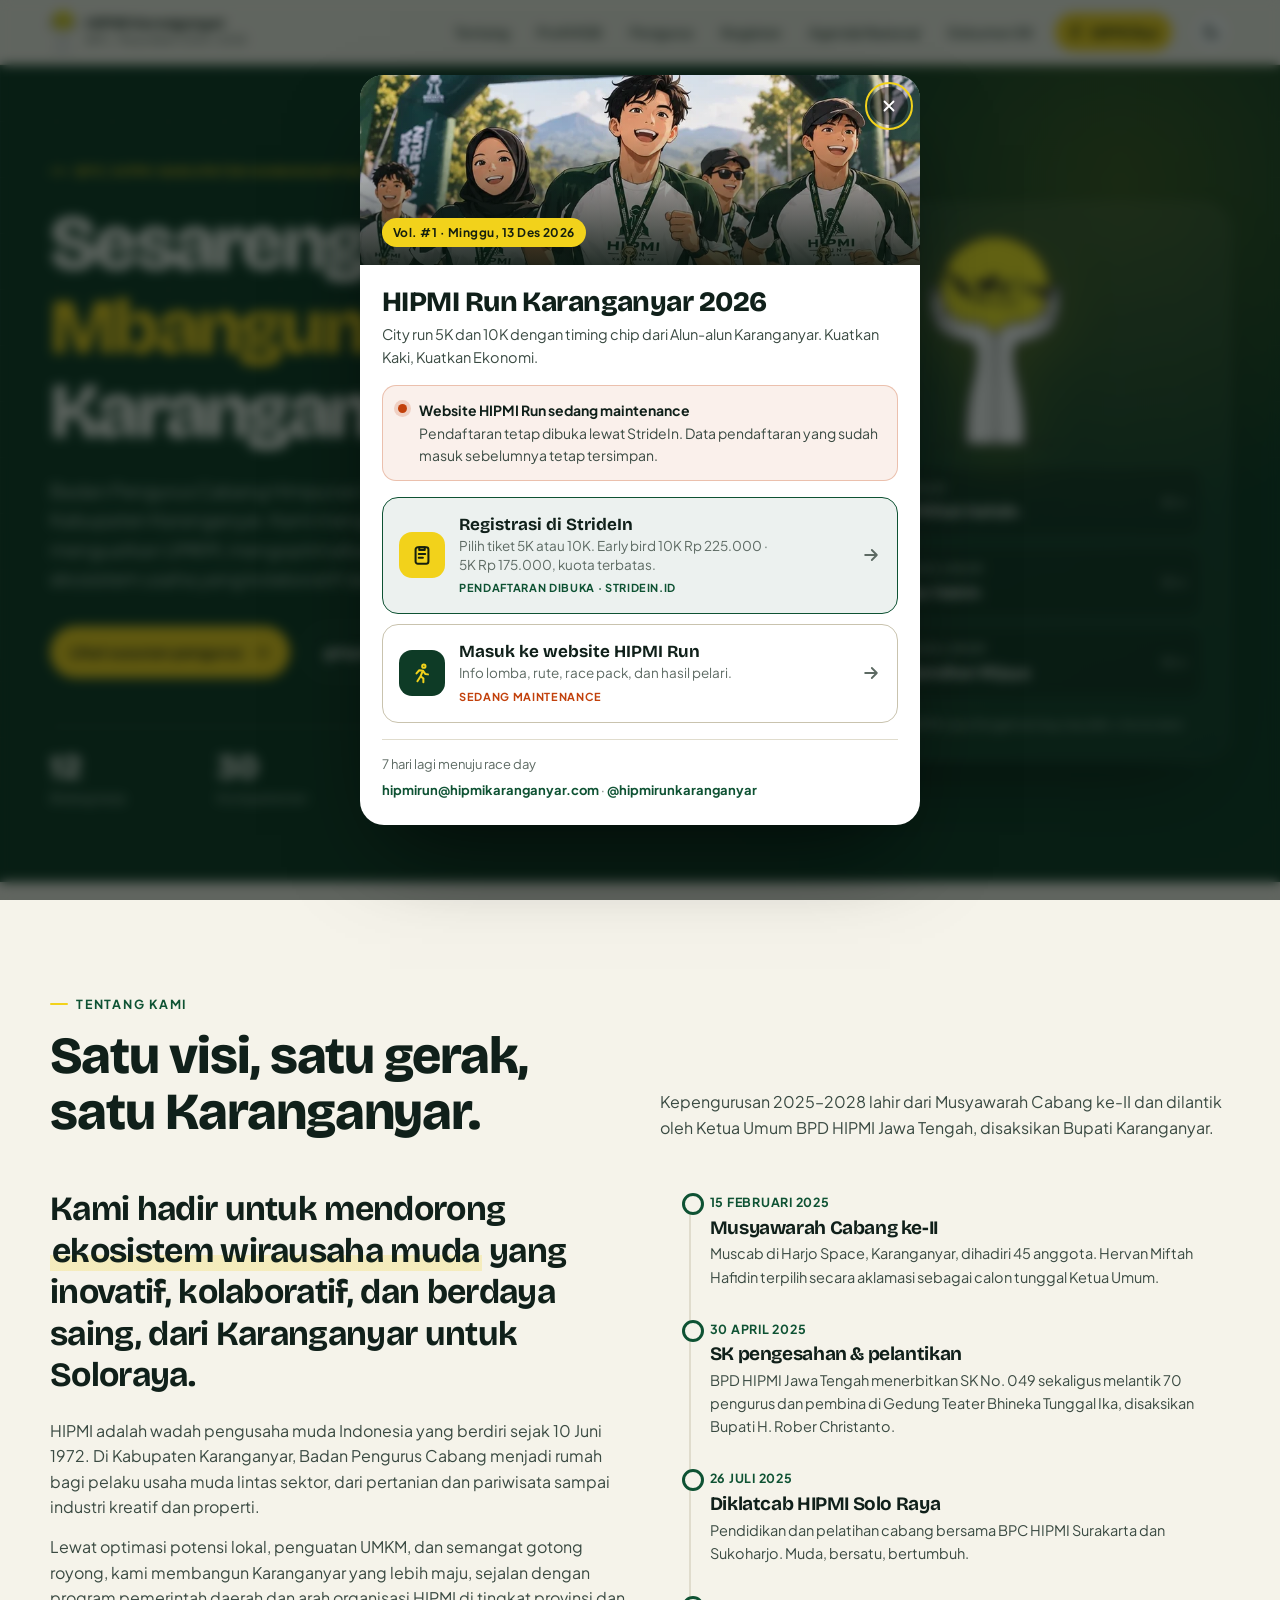
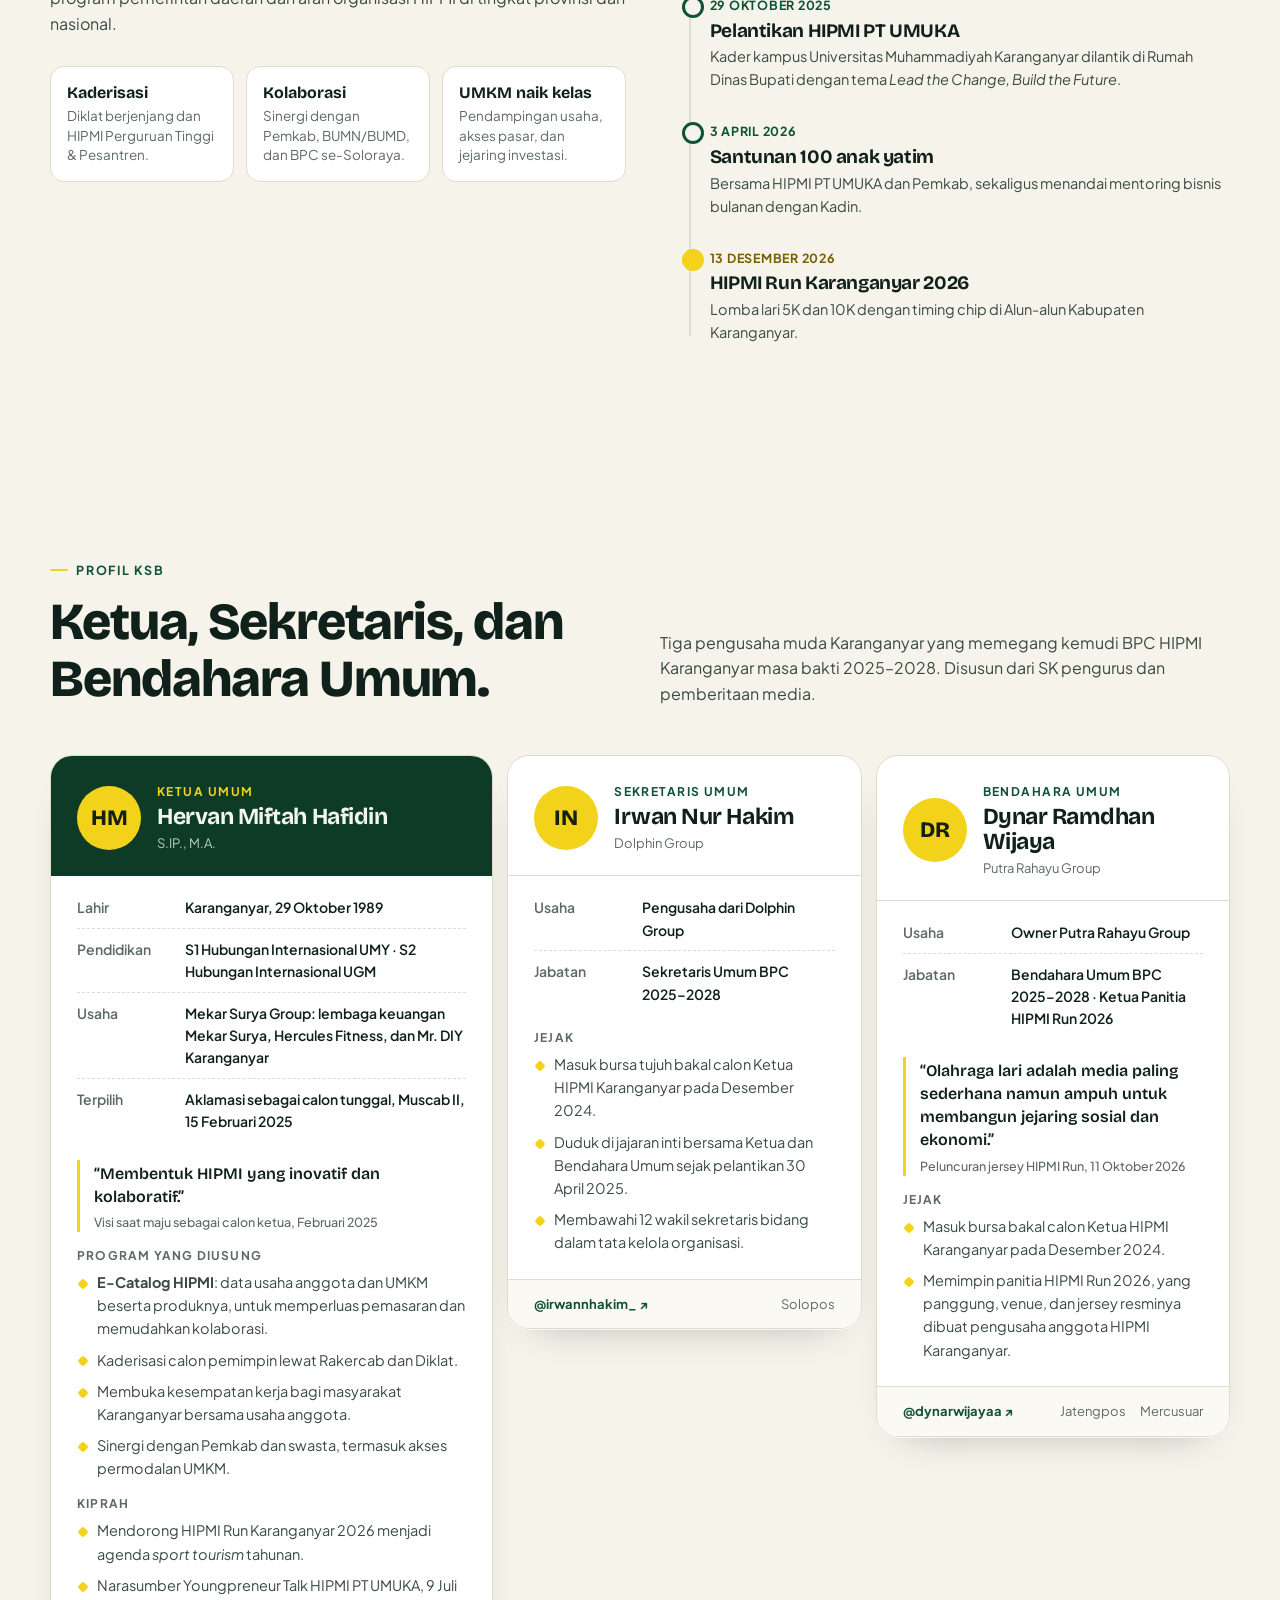
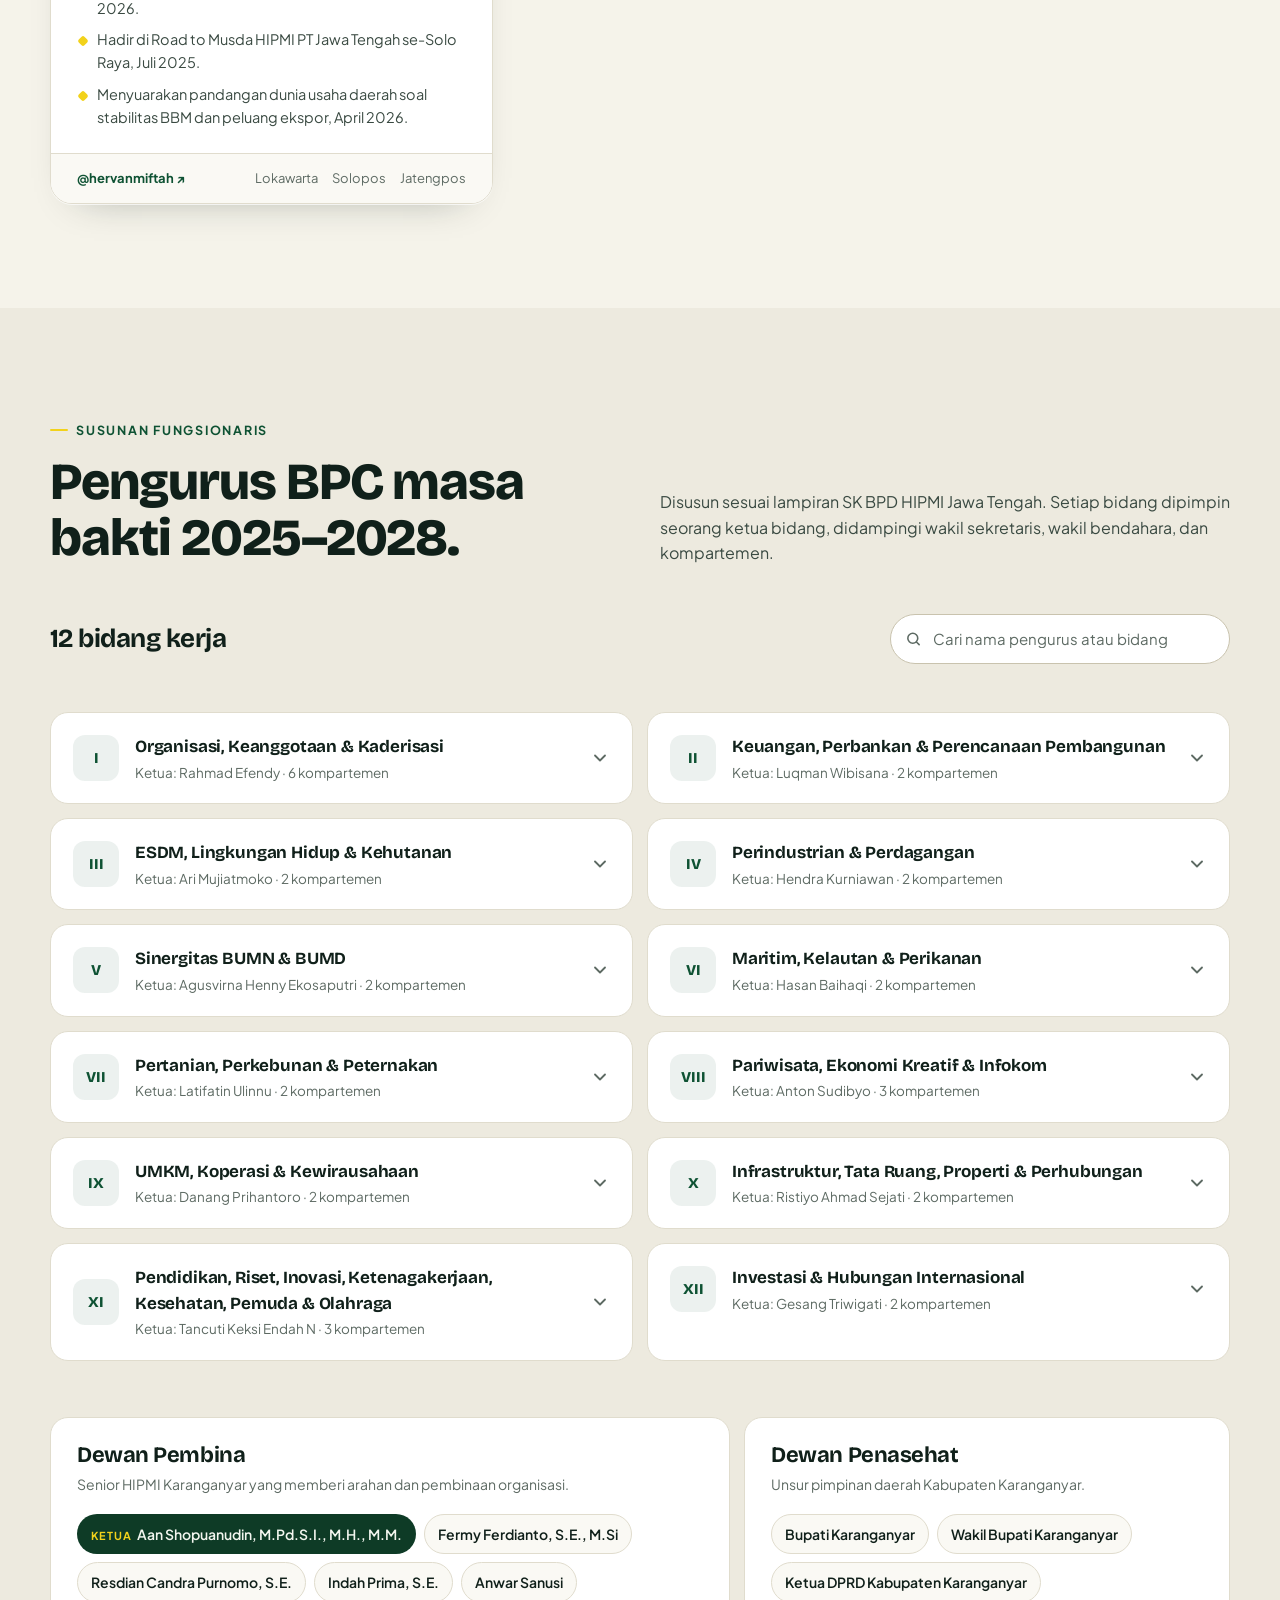
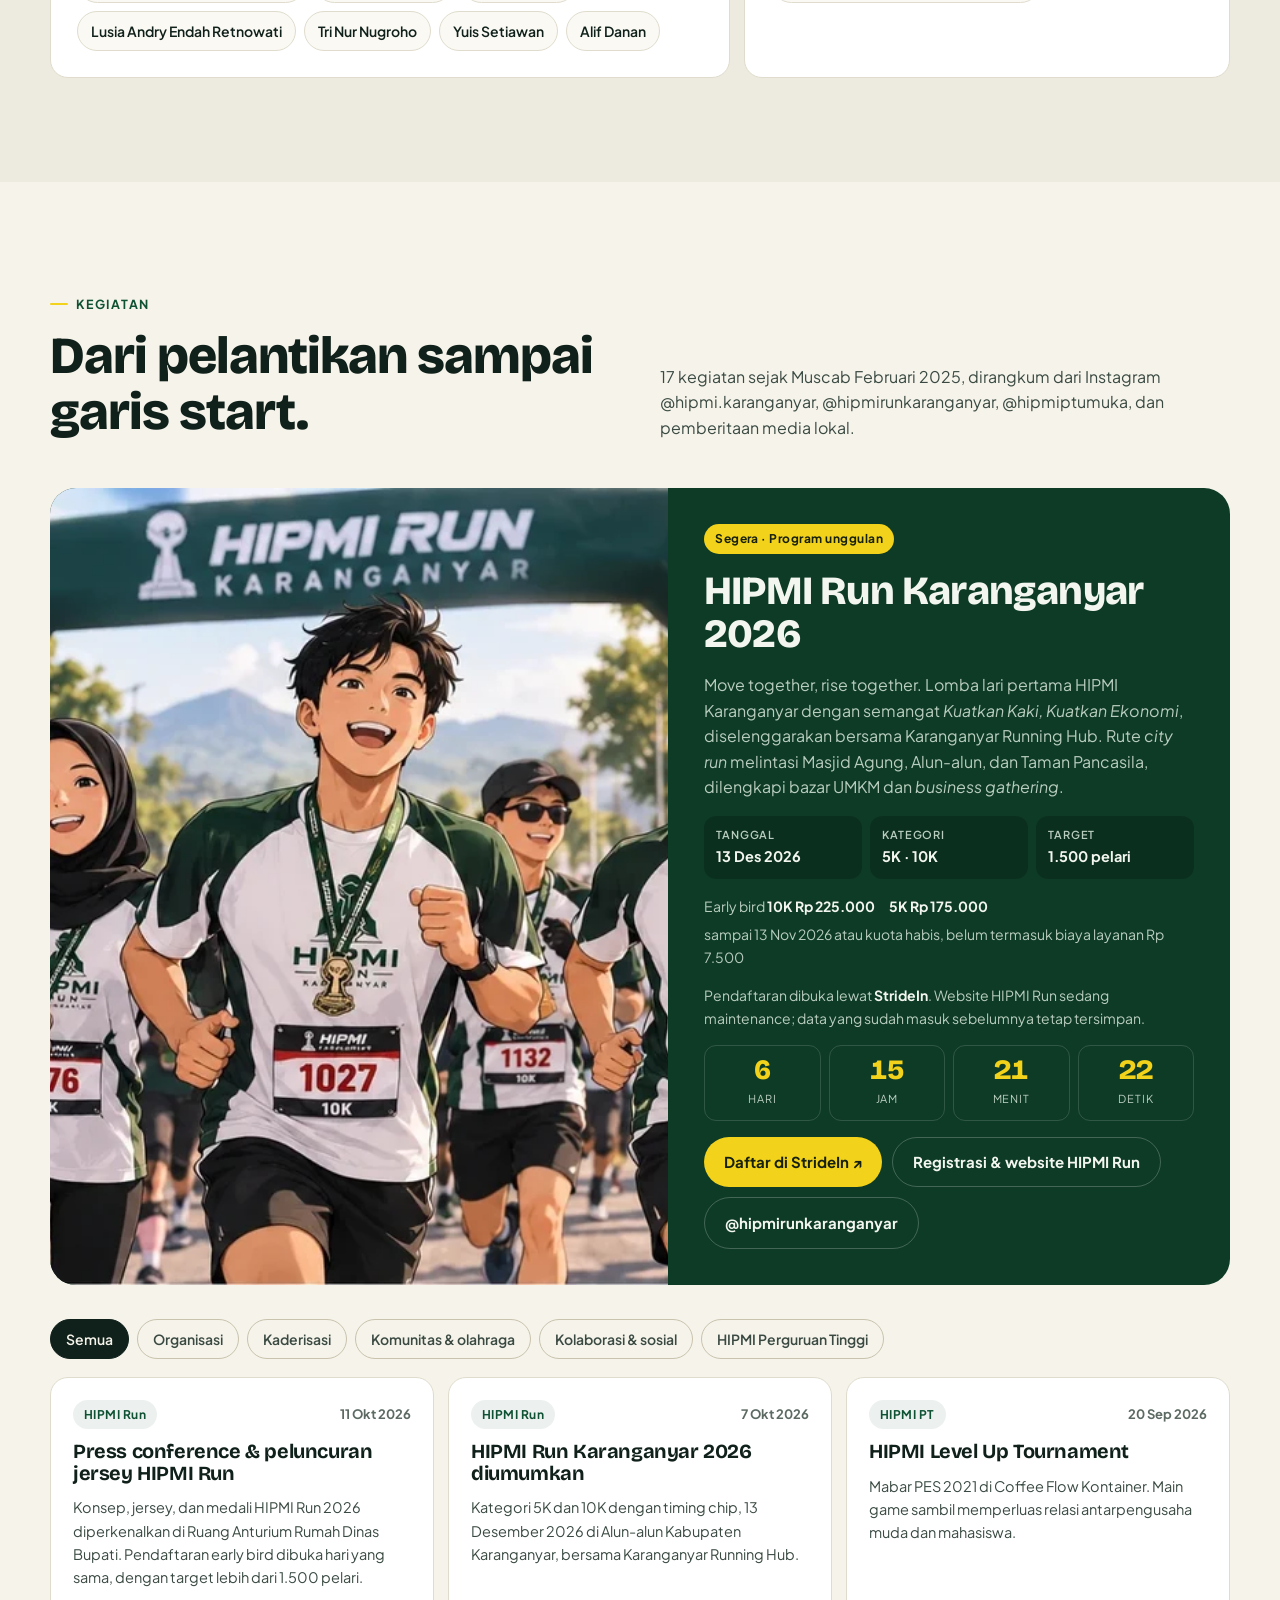
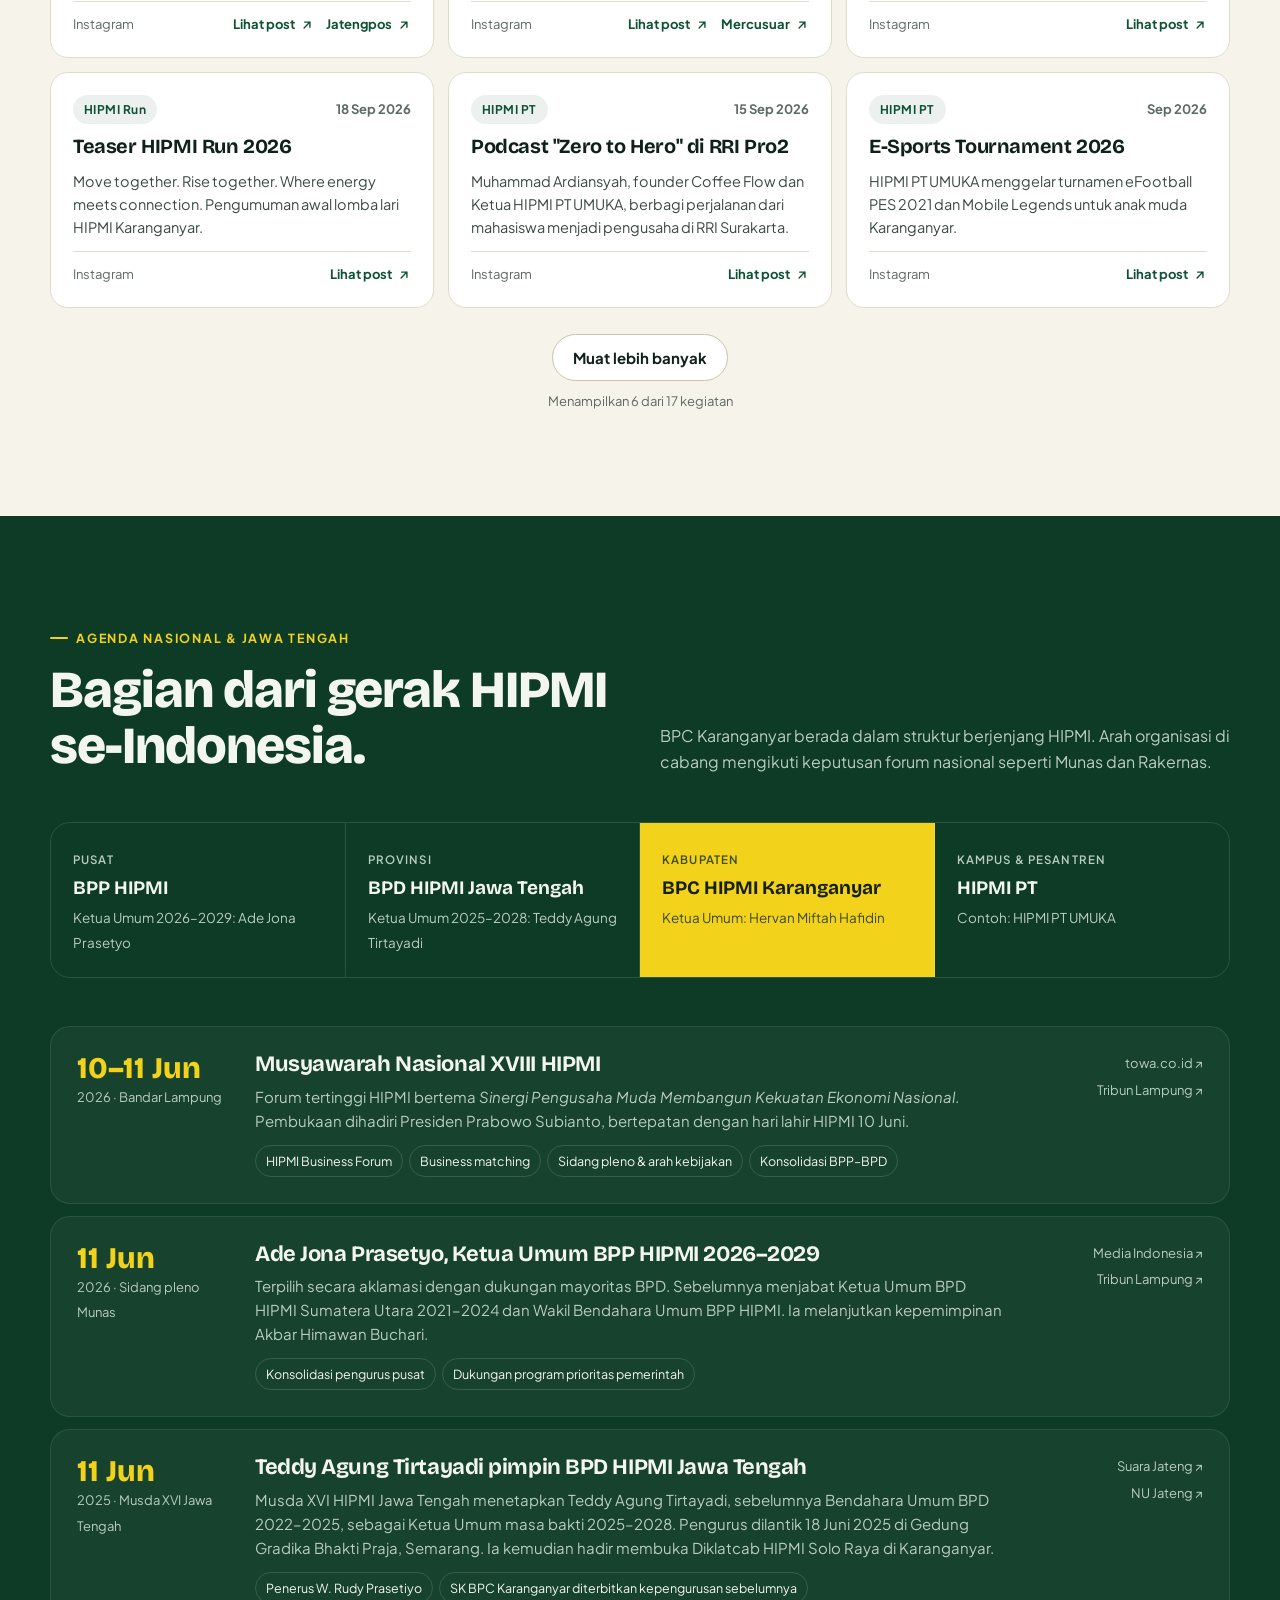
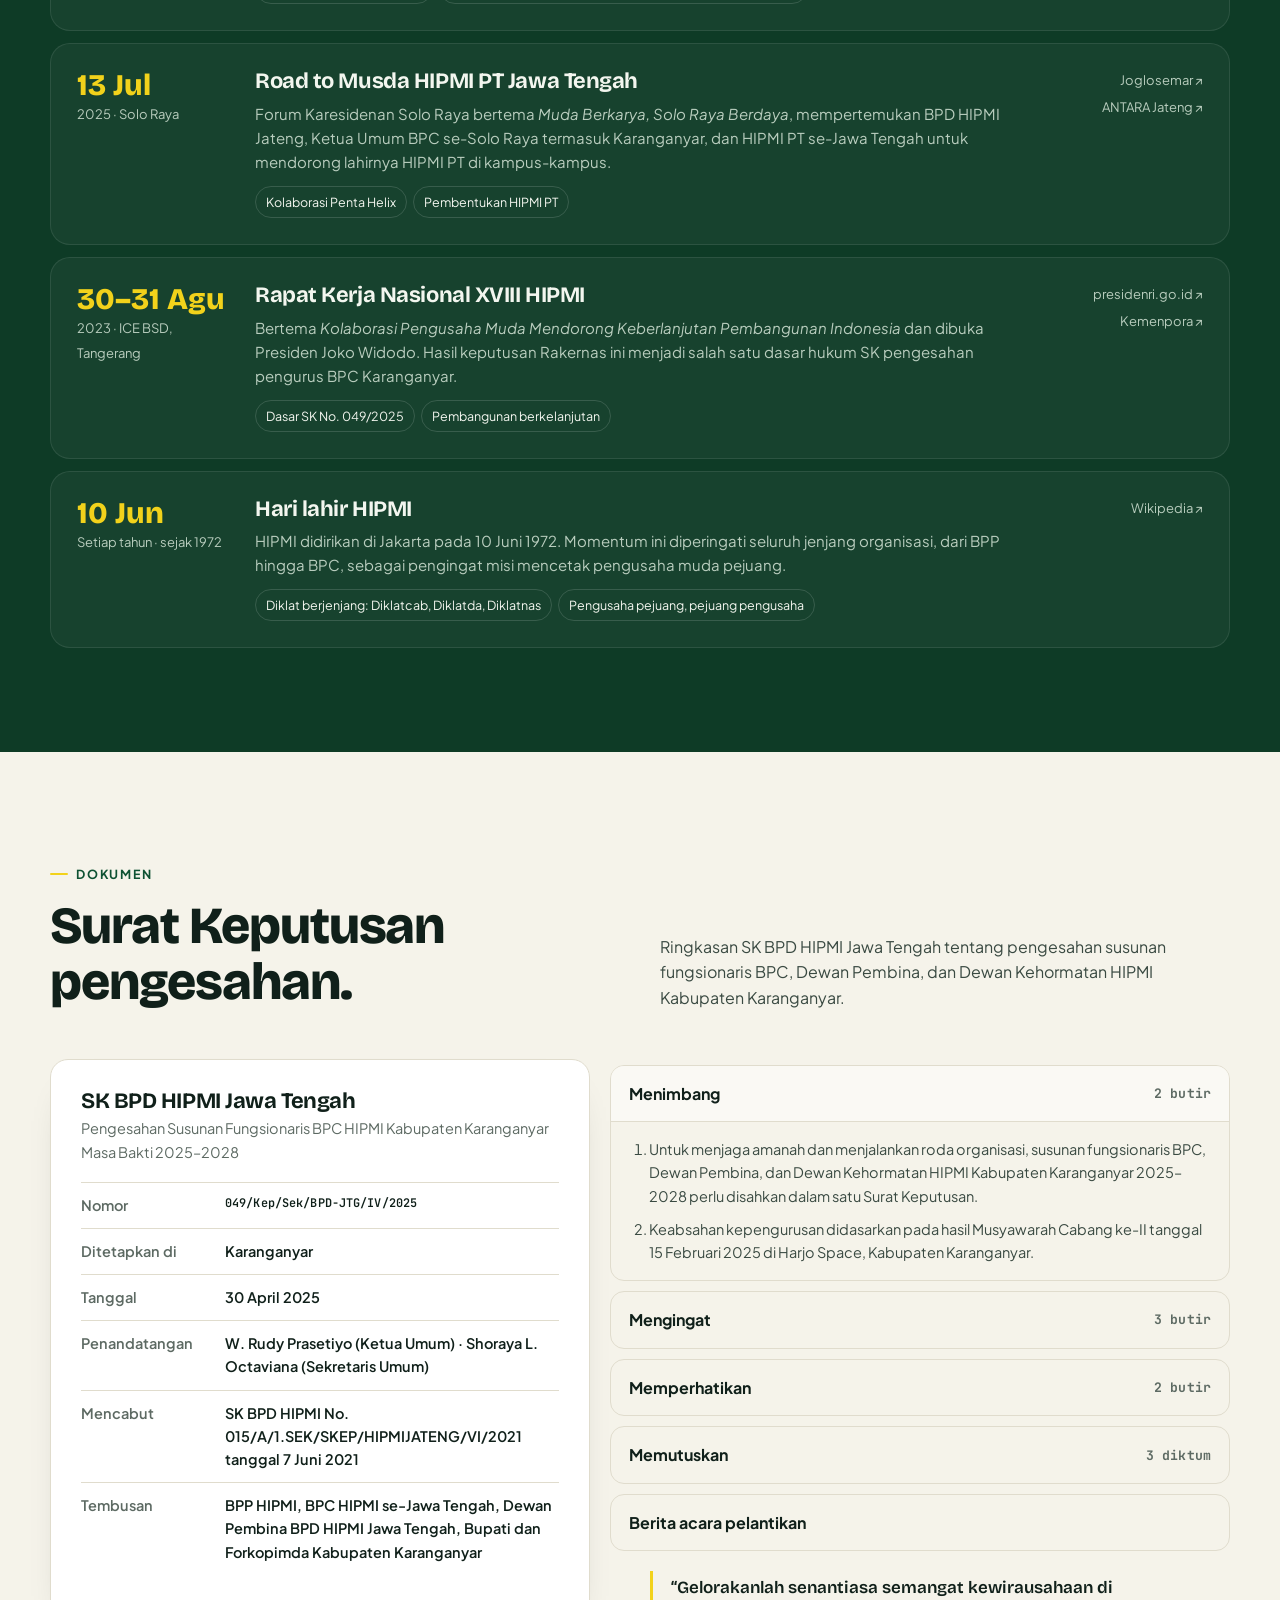
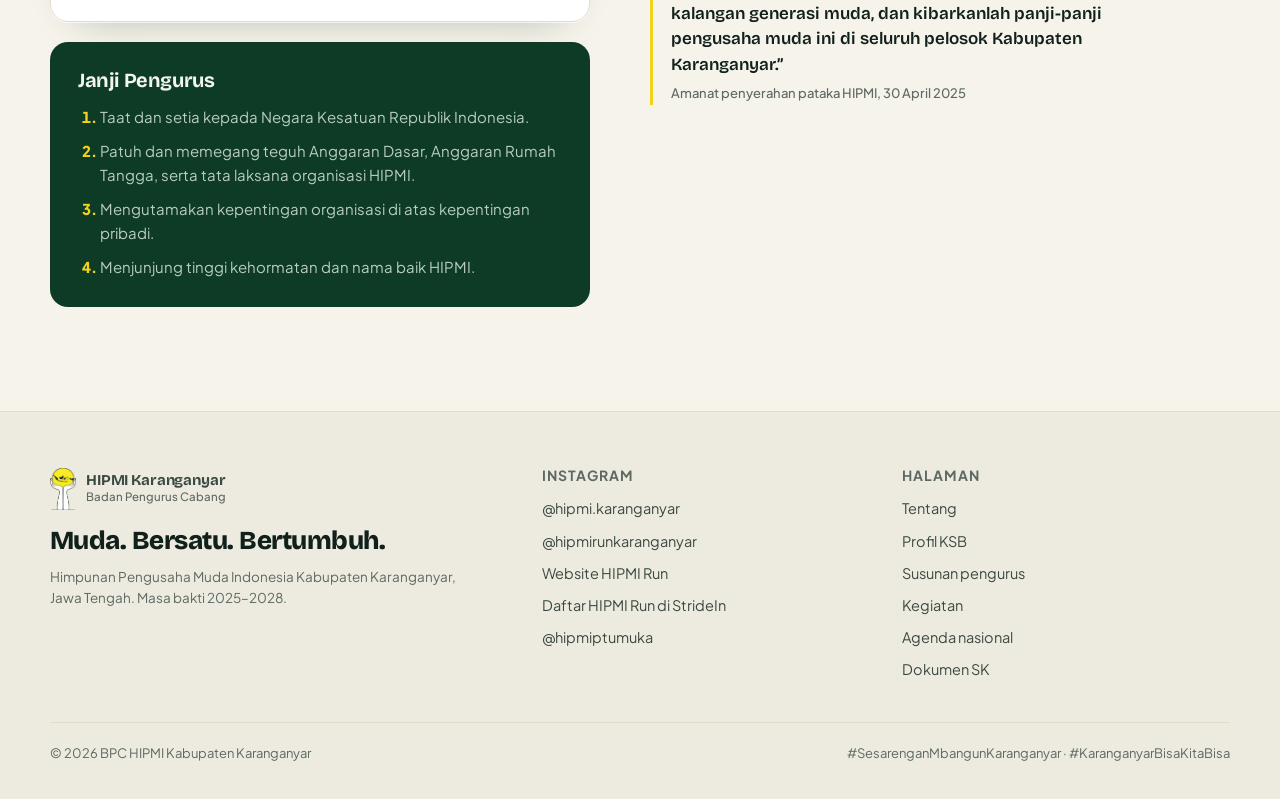
==== commit 3966d209: "Registrasi HIPMI Run diarahkan ke StrideIn Pop-up, blok HIPMI Run, dan footer kini menautkan halaman" ====
--- a/index.html
+++ b/index.html
@@ -368,12 +368,14 @@
 .run-opt b{color:var(--ink)}
 .run-opt em{font-style:normal;font-size:11px;font-weight:700;letter-spacing:.06em;text-transform:uppercase;color:#C2410C;margin-top:5px;display:block}
 .run-opt .go{width:20px;height:20px;color:var(--ink-3)}
+.run-opt em.open{color:var(--green-ink)}
+.run-opt.primary{border-color:var(--green);background:var(--green-wash)}
 .run-meta{display:flex;flex-wrap:wrap;gap:6px 16px;justify-content:space-between;font-size:13px;color:var(--ink-3);padding-top:14px;border-top:1px solid var(--line)}
 .run-meta a{color:var(--green-ink);font-weight:700;text-decoration:none}
 .run-meta a:hover{text-decoration:underline}
-@media (prefers-color-scheme: dark){:root:not([data-theme="light"]) .run-status{background:rgba(251,146,60,.08);border-color:rgba(251,146,60,.3)}:root:not([data-theme="light"]) .run-opt em{color:#FB923C}}
+@media (prefers-color-scheme: dark){:root:not([data-theme="light"]) .run-status{background:rgba(251,146,60,.08);border-color:rgba(251,146,60,.3)}:root:not([data-theme="light"]) .run-opt em:not(.open){color:#FB923C}}
 :root[data-theme="dark"] .run-status{background:rgba(251,146,60,.08);border-color:rgba(251,146,60,.3)}
-:root[data-theme="dark"] .run-opt em{color:#FB923C}
+:root[data-theme="dark"] .run-opt em:not(.open){color:#FB923C}
 @media (max-width:420px){.run-hero{height:150px}.run-body h2{font-size:24px}.run-opt{grid-template-columns:auto 1fr;padding:14px}.run-opt .go{display:none}}
 @media (prefers-reduced-motion:reduce){.run-modal[open],.run-status .dot{animation:none}}
 
@@ -668,7 +670,7 @@
           <div class="fact"><small>Target</small><b>1.500 pelari</b></div>
         </div>
         <p class="price"><span>Early bird <b>10K Rp 225.000</b></span><span><b>5K Rp 175.000</b></span><span>sampai 13 Nov 2026 atau kuota habis, belum termasuk biaya layanan Rp 7.500</span></p>
-        <p class="price"><span>Pendaftaran online sedang ditutup sementara untuk crosscheck data. Data yang sudah masuk tetap tersimpan; kabar terbaru di @hipmirunkaranganyar.</span></p>
+        <p class="price"><span>Pendaftaran dibuka lewat <b>StrideIn</b>. Website HIPMI Run sedang maintenance; data yang sudah masuk sebelumnya tetap tersimpan.</span></p>
         <div class="countdown" id="countdown" aria-label="Hitung mundur menuju HIPMI Run">
           <div class="cd"><b data-u="d">--</b><span>Hari</span></div>
           <div class="cd"><b data-u="h">--</b><span>Jam</span></div>
@@ -676,7 +678,8 @@
           <div class="cd"><b data-u="s">--</b><span>Detik</span></div>
         </div>
         <div class="links">
-          <button class="btn btn-gold" type="button" data-run-open style="border:0;cursor:pointer;font-family:inherit">Registrasi &amp; website HIPMI Run</button>
+          <a class="btn btn-gold" href="https://stridein.id/events/hipmi-run-kabupaten-karanganyar-2026" target="_blank" rel="noopener">Daftar di StrideIn ↗</a>
+          <button class="btn btn-ghost" type="button" data-run-open style="background:none;cursor:pointer;font-family:inherit">Registrasi &amp; website HIPMI Run</button>
           <a class="btn btn-ghost" href="https://www.instagram.com/hipmirunkaranganyar/" target="_blank" rel="noopener">@hipmirunkaranganyar</a>
           
         </div>
@@ -863,6 +866,7 @@
           <li><a href="https://www.instagram.com/hipmi.karanganyar/" target="_blank" rel="noopener">@hipmi.karanganyar</a></li>
           <li><a href="https://www.instagram.com/hipmirunkaranganyar/" target="_blank" rel="noopener">@hipmirunkaranganyar</a></li>
           <li><a href="run/">Website HIPMI Run</a></li>
+          <li><a href="https://stridein.id/events/hipmi-run-kabupaten-karanganyar-2026" target="_blank" rel="noopener">Daftar HIPMI Run di StrideIn</a></li>
           <li><a href="https://www.instagram.com/hipmiptumuka/" target="_blank" rel="noopener">@hipmiptumuka</a></li>
         </ul>
       </div>
@@ -899,12 +903,12 @@
     </div>
     <div class="run-status" role="status">
       <span class="dot" aria-hidden="true"></span>
-      <div><b>Website sedang maintenance</b>Pendaftaran online ditutup sementara untuk crosscheck data. Data pendaftaran yang sudah masuk tetap tersimpan.</div>
+      <div><b>Website HIPMI Run sedang maintenance</b>Pendaftaran tetap dibuka lewat StrideIn. Data pendaftaran yang sudah masuk sebelumnya tetap tersimpan.</div>
     </div>
     <div class="run-options">
-      <a class="run-opt" href="registrasi.html">
+      <a class="run-opt primary" href="https://stridein.id/events/hipmi-run-kabupaten-karanganyar-2026" target="_blank" rel="noopener">
         <span class="ico"><svg viewBox="0 0 24 24" fill="none" stroke="currentColor" stroke-width="2.2" stroke-linecap="round" stroke-linejoin="round"><rect x="5" y="3.5" width="14" height="18" rx="2.5"/><path d="M9 3.5h6v3H9zM8.5 11h7M8.5 15h4.5"/></svg></span>
-        <span><b>Registrasi</b><span>Daftar 5K atau 10K. Early bird 10K&nbsp;Rp&nbsp;225.000 · 5K&nbsp;Rp&nbsp;175.000.</span><em>Sementara ditutup</em></span>
+        <span><b>Registrasi di StrideIn</b><span>Pilih tiket 5K atau 10K. Early bird 10K&nbsp;Rp&nbsp;225.000 · 5K&nbsp;Rp&nbsp;175.000, kuota terbatas.</span><em class="open">Pendaftaran dibuka · stridein.id</em></span>
         <svg class="go" viewBox="0 0 24 24" fill="none" stroke="currentColor" stroke-width="2.2" stroke-linecap="round" stroke-linejoin="round"><path d="M5 12h14M13 6l6 6-6 6"/></svg>
       </a>
       <a class="run-opt alt" href="run/">
@@ -1087,7 +1091,7 @@
   renderEvents();
 
   // ---------- hitung mundur HIPMI Run ----------
-  const race = new Date('2026-12-13T05:45:00+07:00').getTime();
+  const race = new Date('2026-12-13T05:30:00+07:00').getTime(); // flag-off 10K menurut StrideIn
   const cdEls = Object.fromEntries([...document.querySelectorAll('#countdown [data-u]')].map(el => [el.dataset.u, el]));
   const tick = () => {
     let s = Math.max(0, Math.floor((race - Date.now()) / 1000));
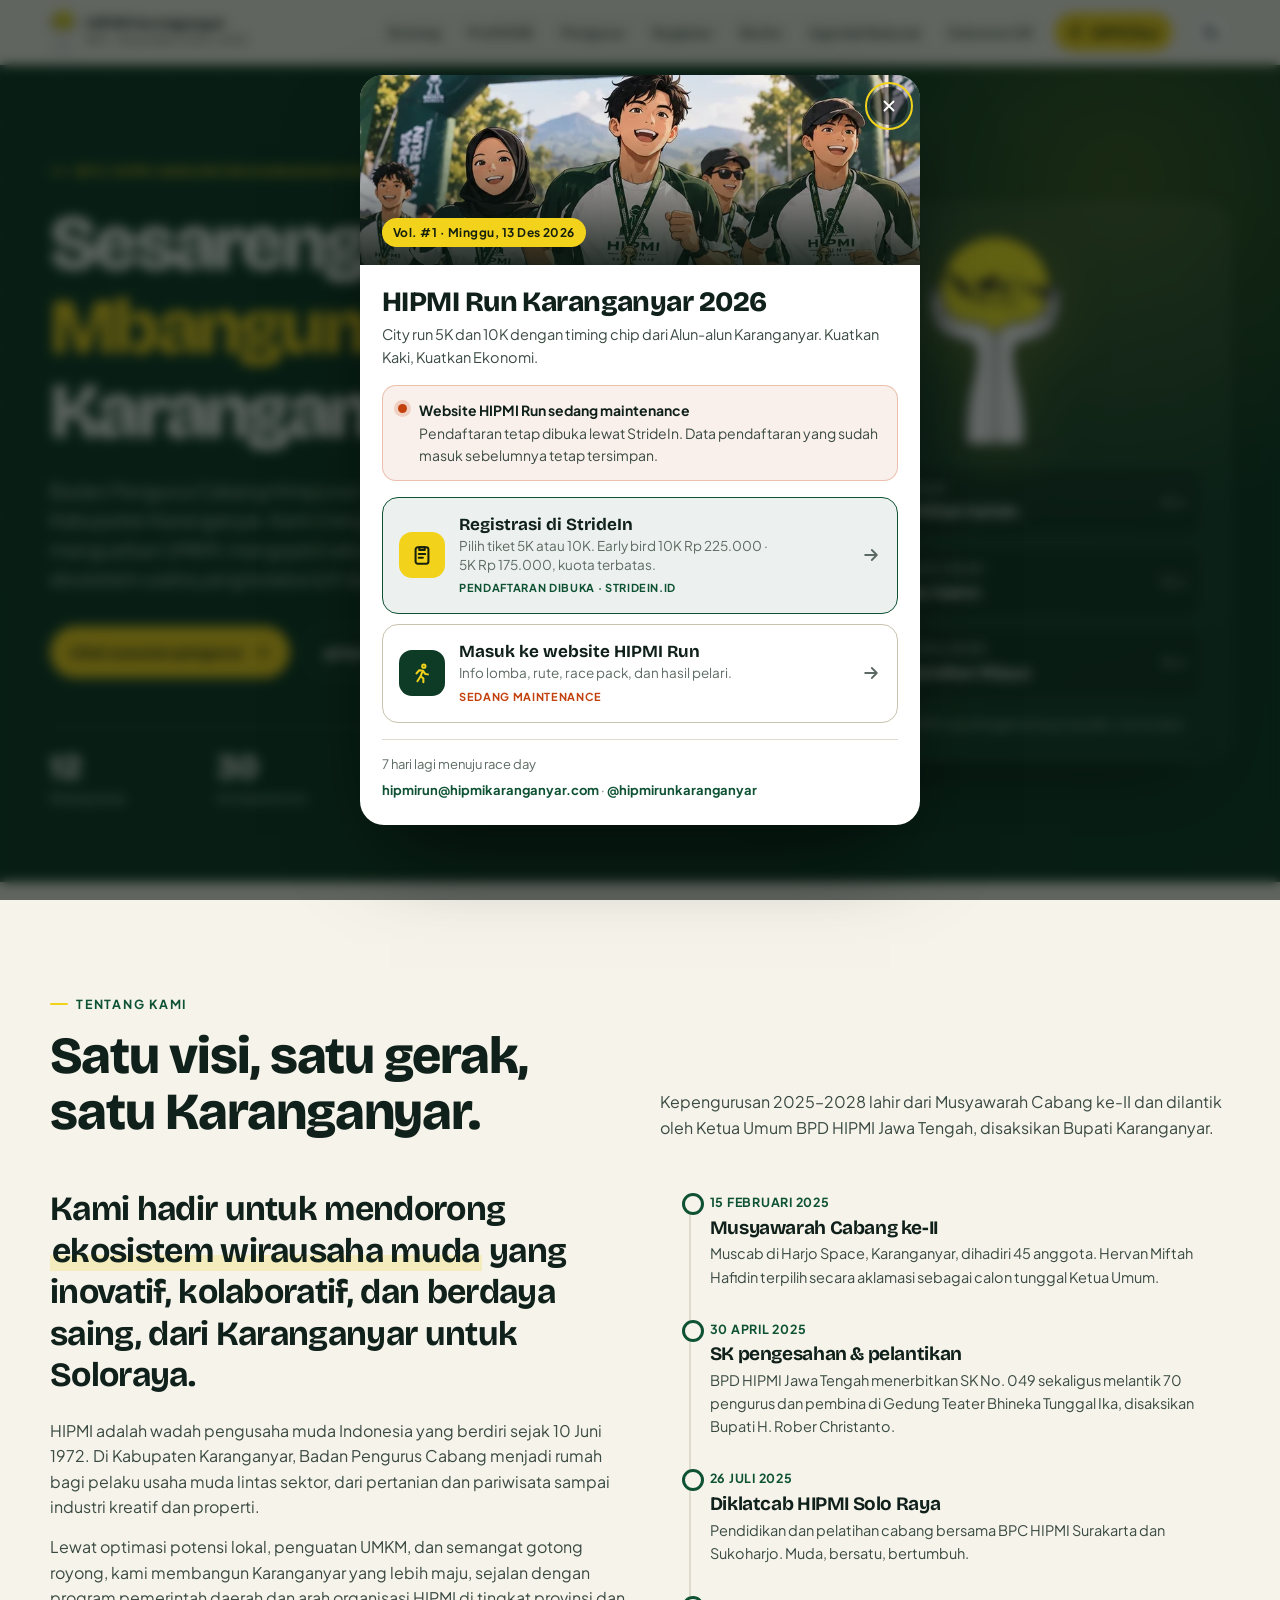
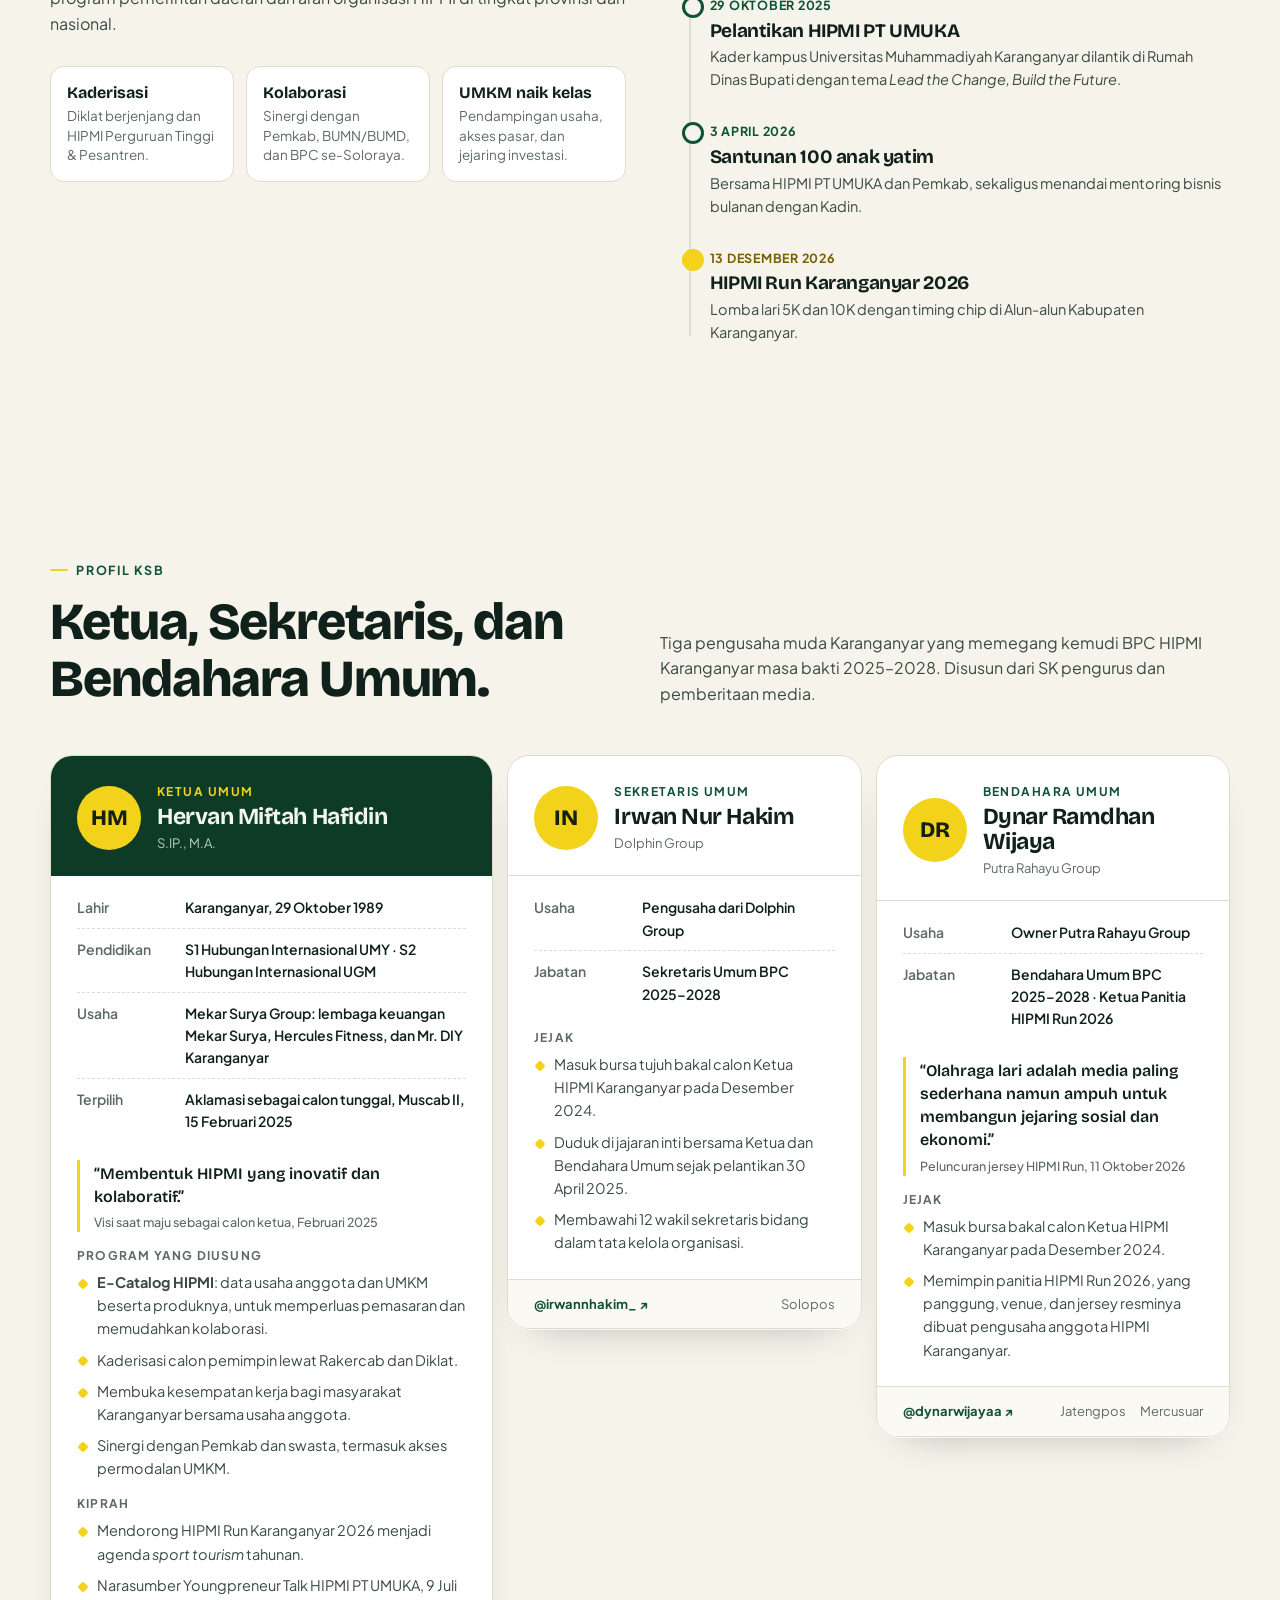
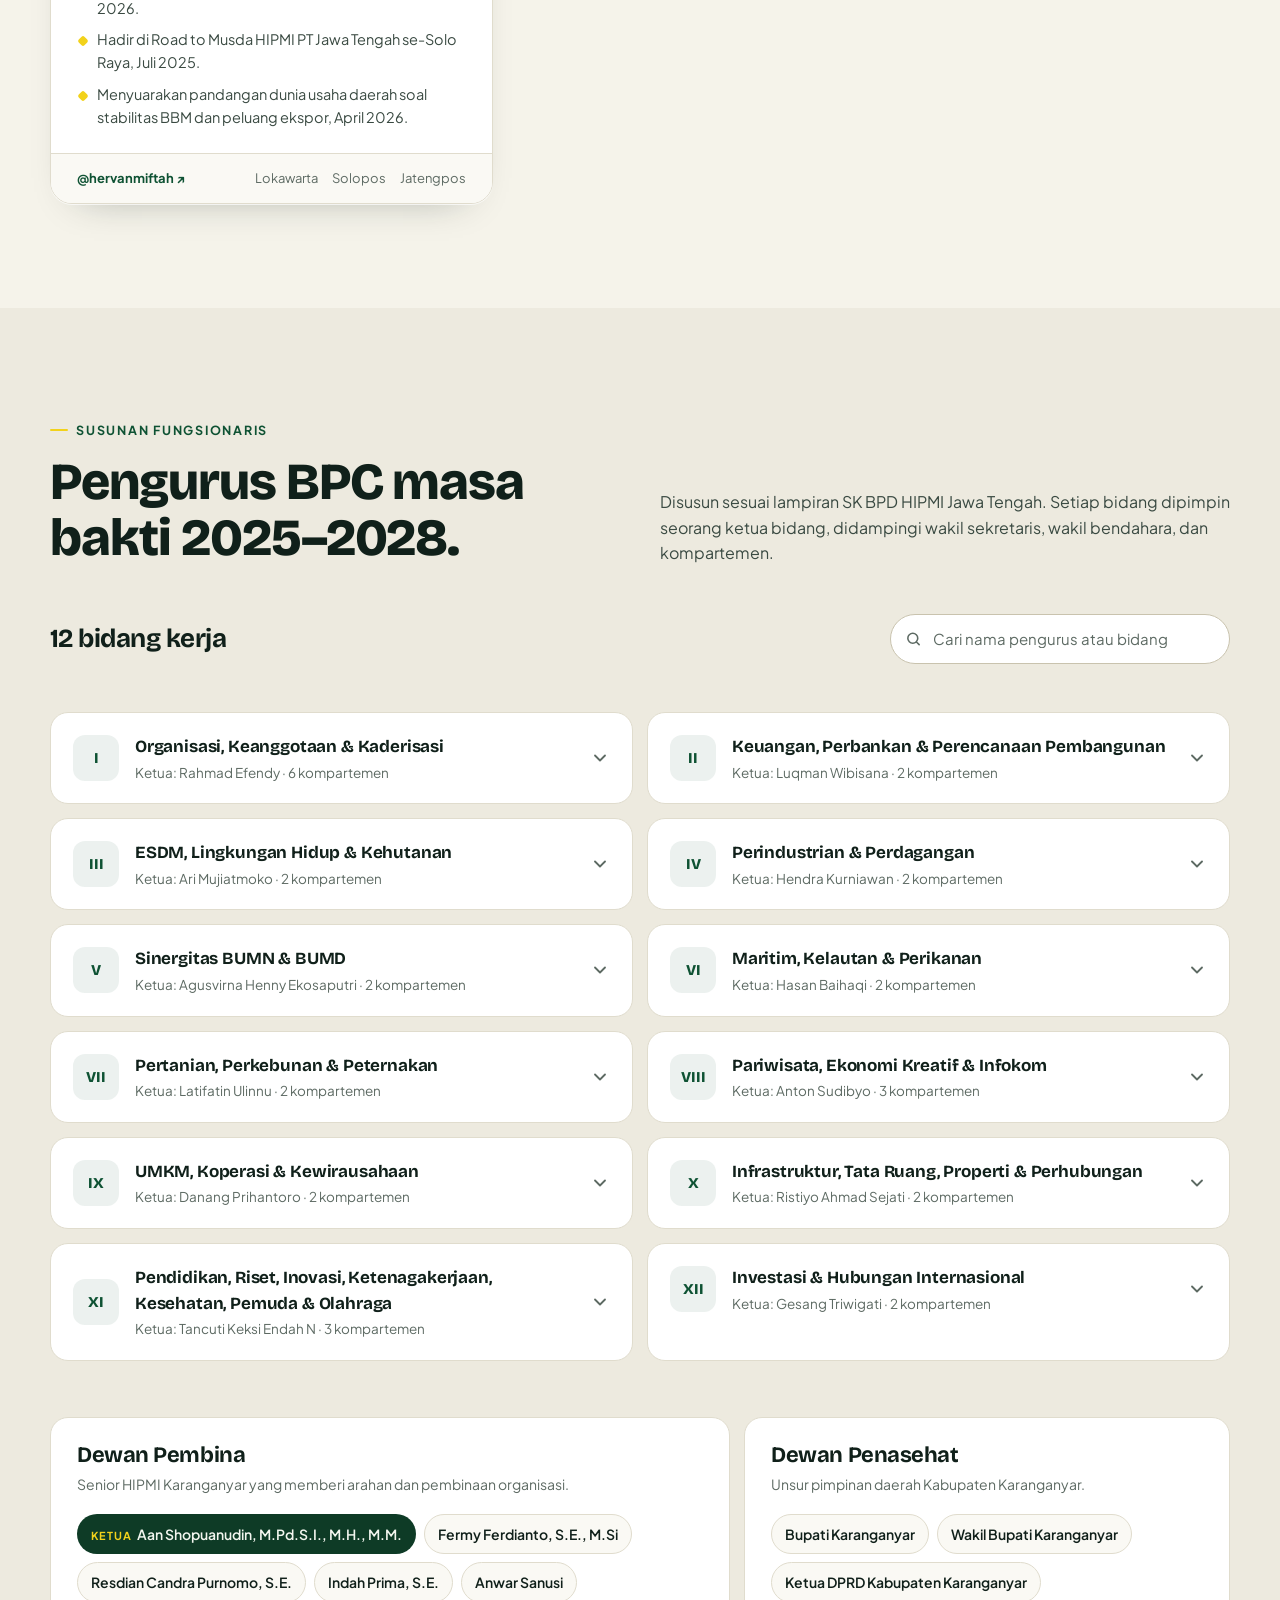
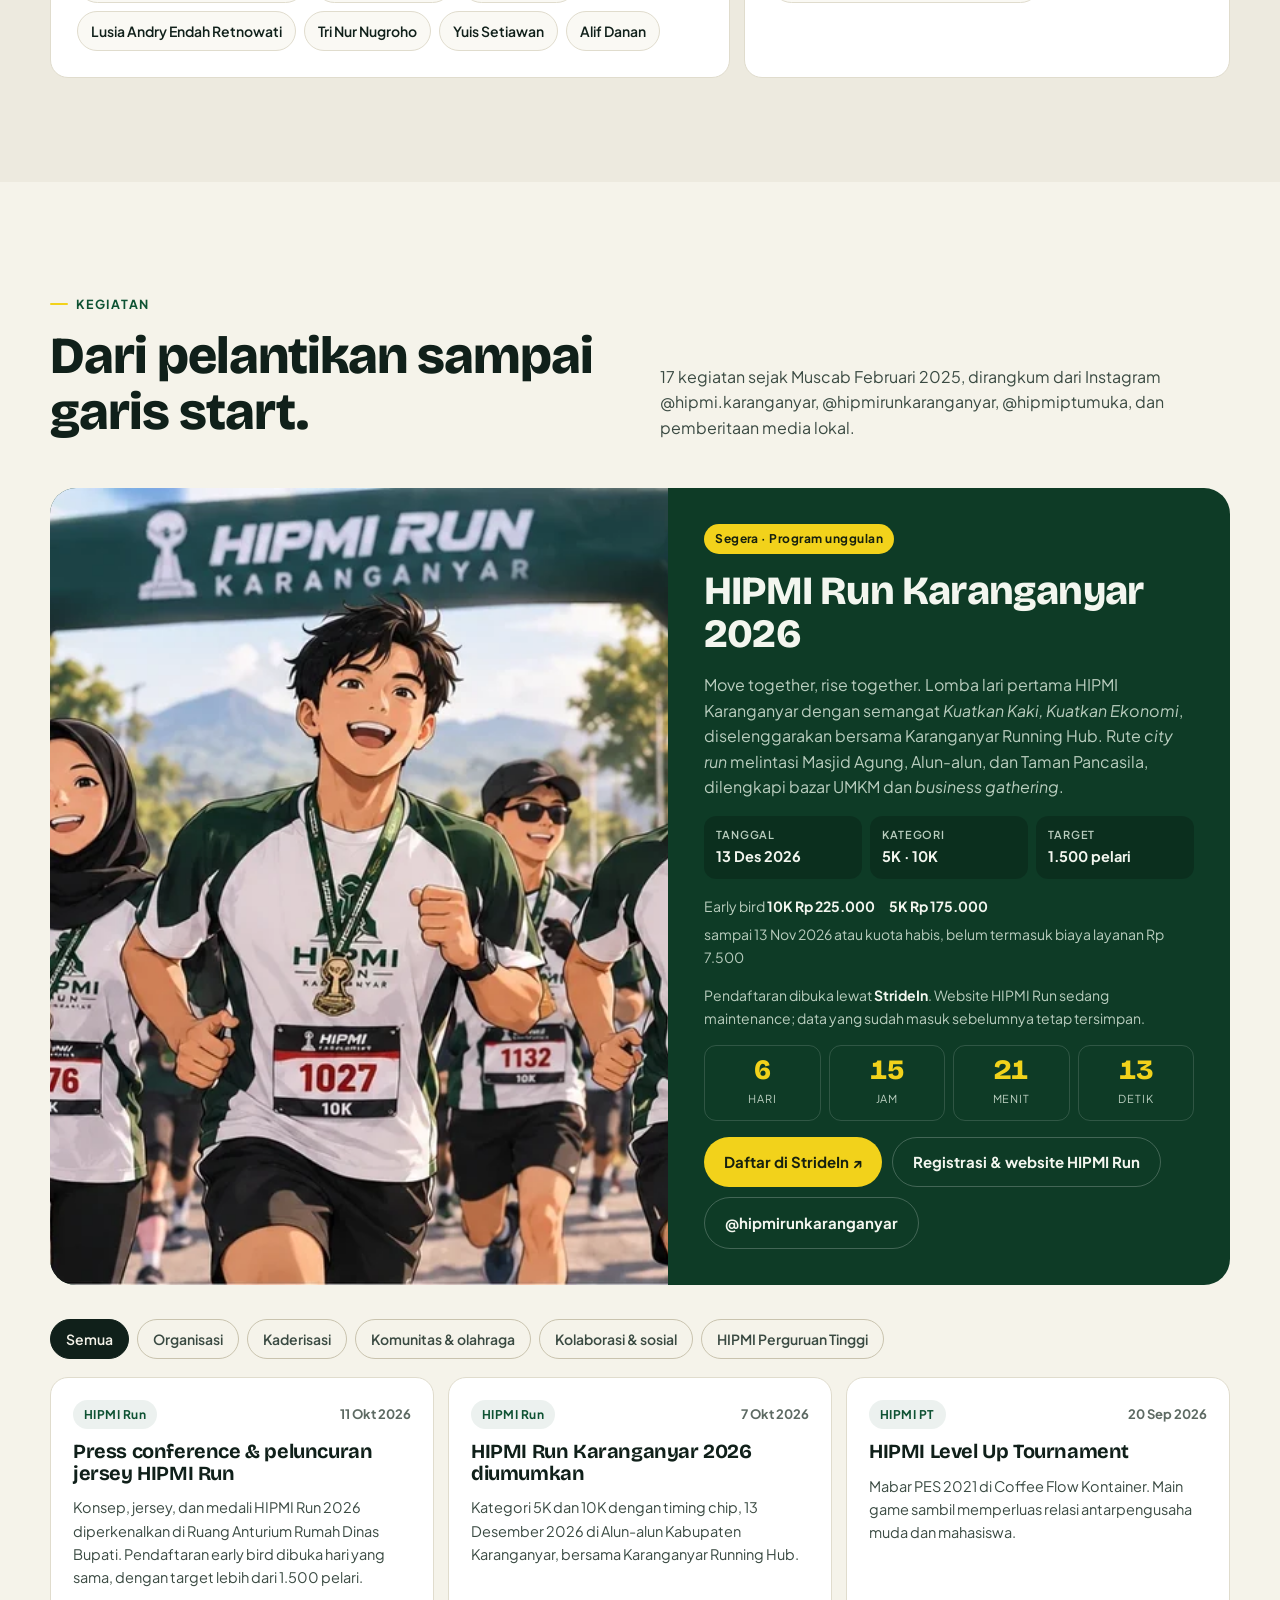
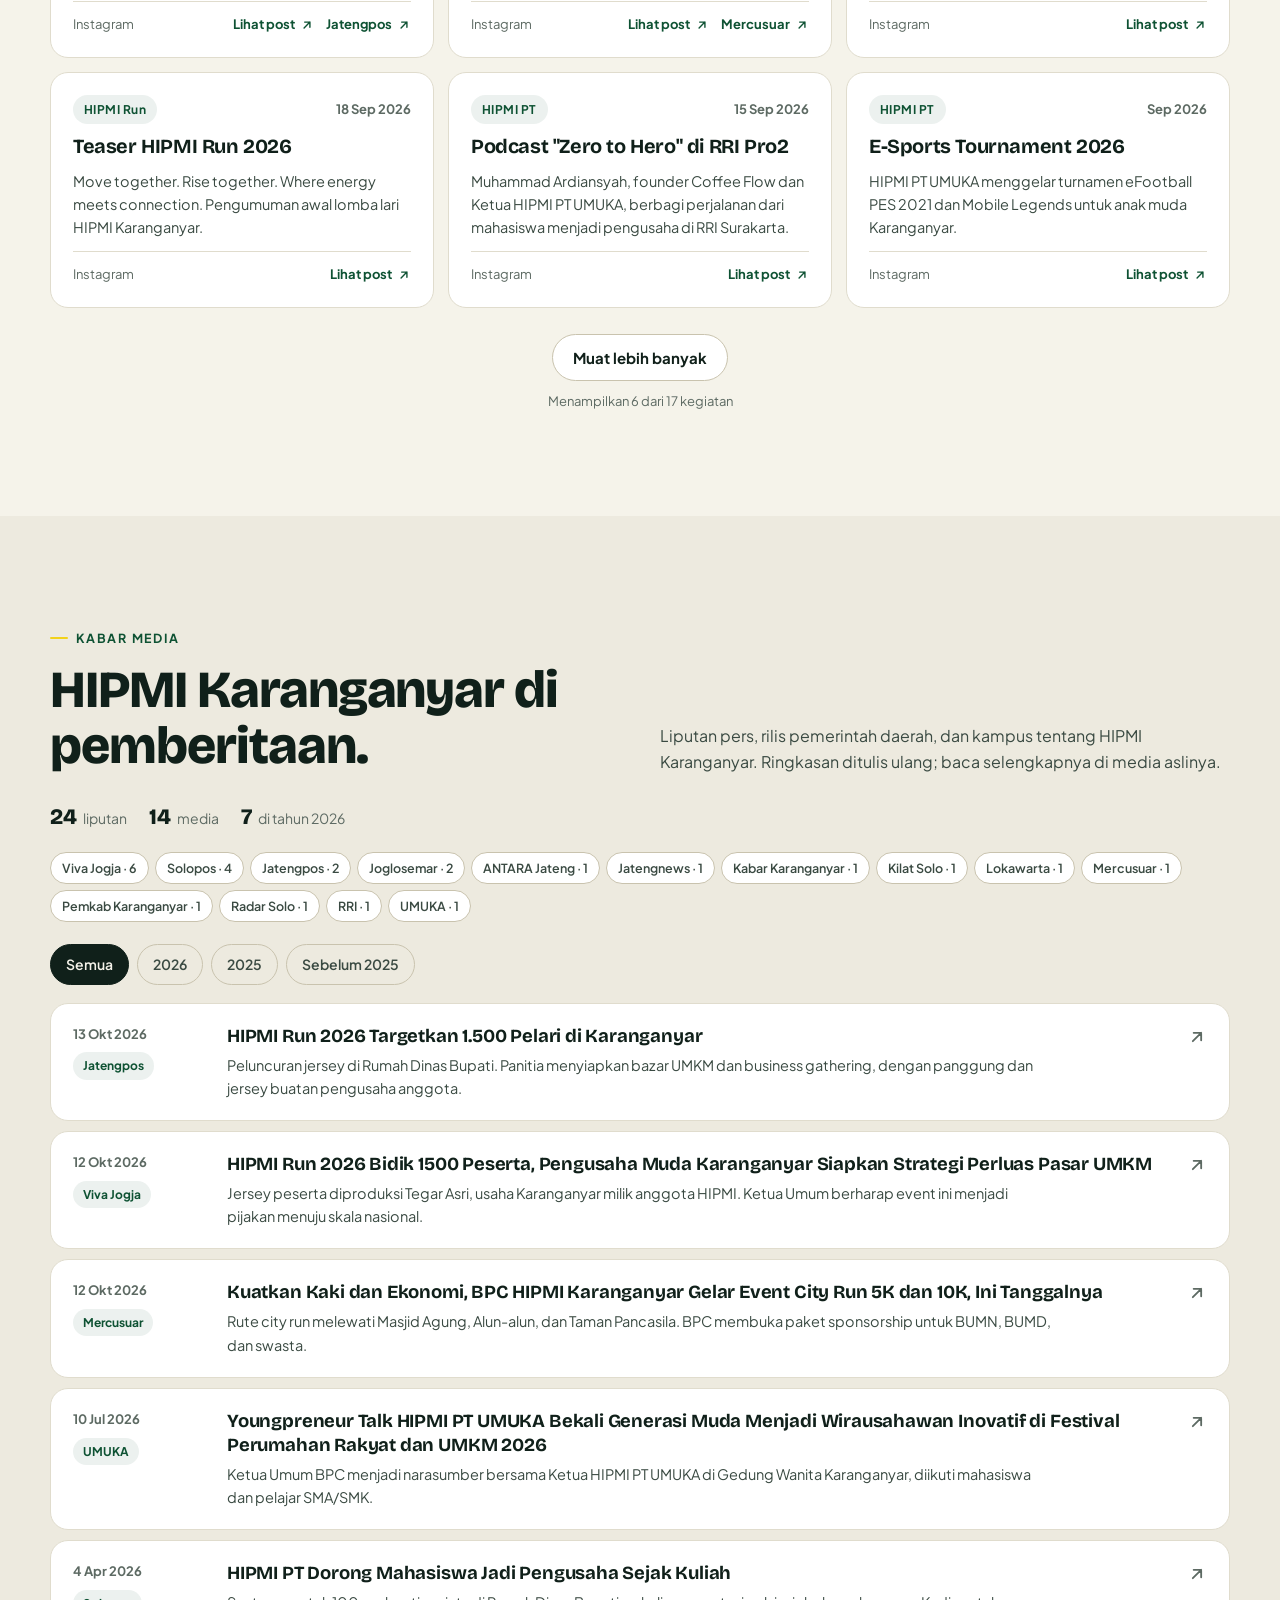
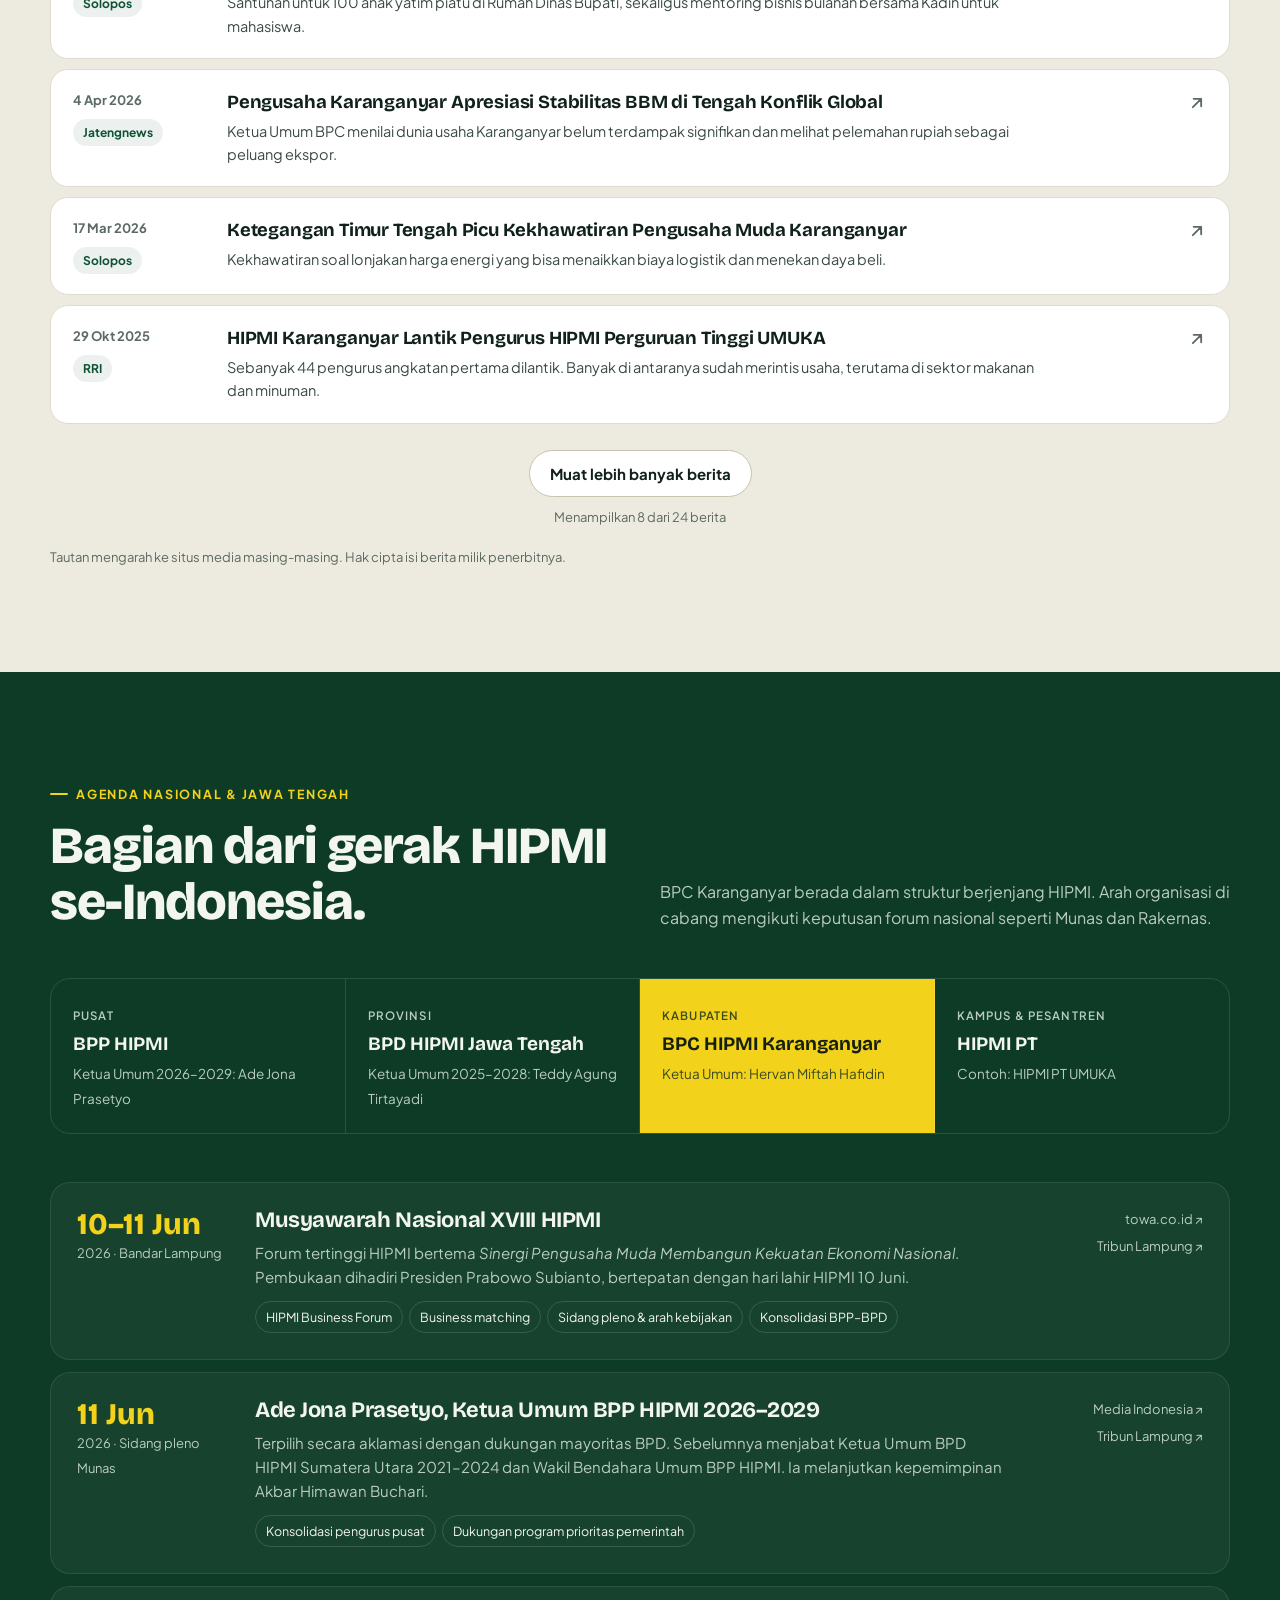
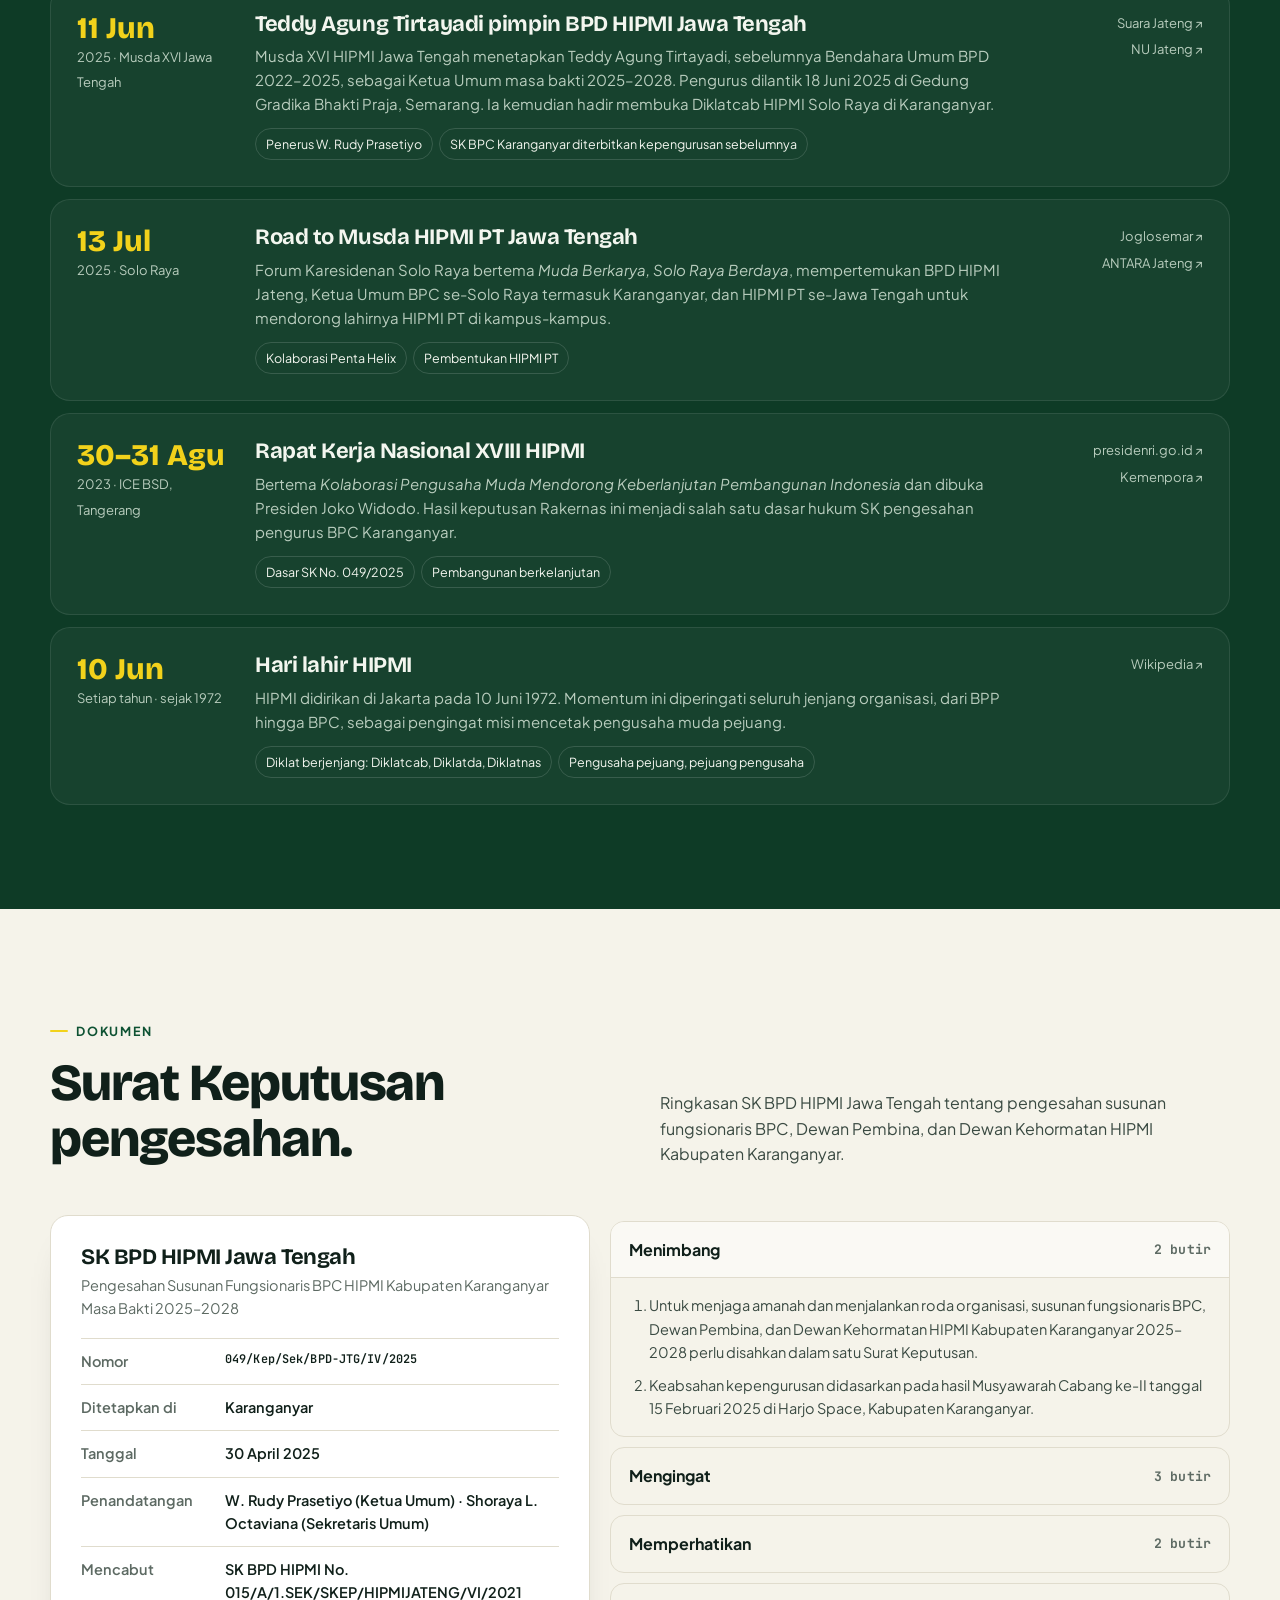
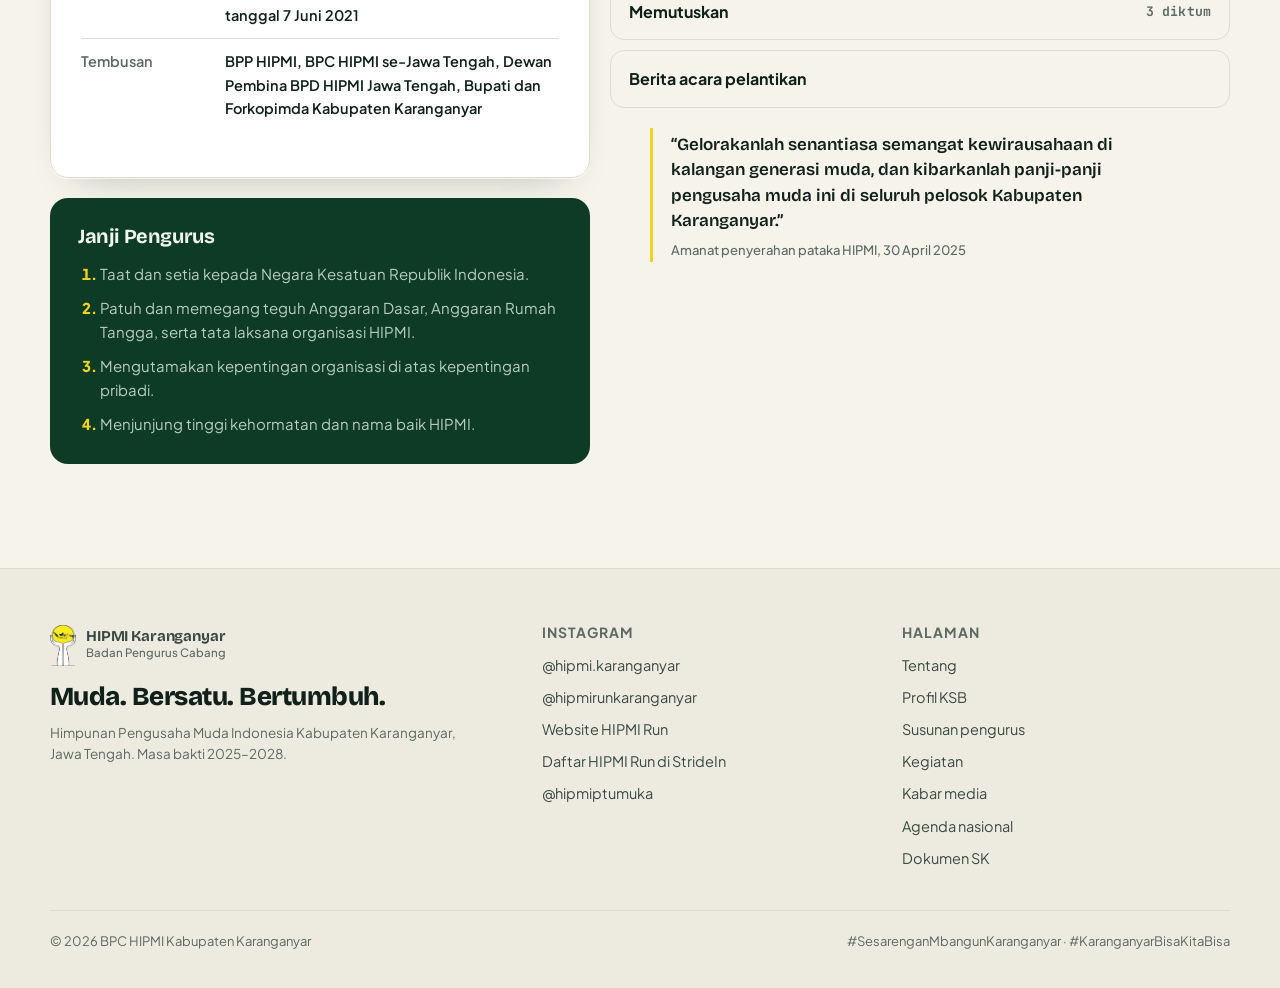
==== commit 2a53fd61: "Bagian Kabar Media: 24 liputan tentang HIPMI Karanganyar dari 14 media Berita disusun dari yang terb" ====
--- a/index.html
+++ b/index.html
@@ -79,7 +79,7 @@
 .icon-btn svg{width:18px;height:18px}
 .menu-btn{display:none}
 .mobile-menu{display:none}
-@media (max-width:900px){
+@media (max-width:1120px){
   .nav-links{display:none}
   .nav-actions{margin-left:auto}
   .menu-btn{display:grid}
@@ -335,7 +335,7 @@
 .run-fab{position:fixed;right:16px;bottom:16px;z-index:40;box-shadow:0 14px 30px -12px rgba(0,0,0,.55);padding:12px 18px 12px 14px;opacity:0;translate:0 16px;pointer-events:none;transition:opacity .3s,translate .3s,background .2s}
 .run-fab.show{opacity:1;translate:0 0;pointer-events:auto}
 .run-fab .dot{width:8px;height:8px;border-radius:50%;background:#C2410C;box-shadow:0 0 0 3px rgba(194,65,12,.25)}
-@media (min-width:901px){.run-fab{display:none}}
+@media (min-width:1121px){.run-fab{display:none}}
 
 .run-modal{border:0;padding:0;width:min(560px,100% - 32px);max-height:min(92vh,860px);border-radius:24px;background:var(--surface);color:var(--ink);box-shadow:0 40px 90px -30px rgba(0,0,0,.7);overflow:auto;overscroll-behavior:contain}
 .run-modal::backdrop{background:rgba(6,14,10,.62);backdrop-filter:blur(6px);-webkit-backdrop-filter:blur(6px)}
@@ -379,6 +379,26 @@
 @media (max-width:420px){.run-hero{height:150px}.run-body h2{font-size:24px}.run-opt{grid-template-columns:auto 1fr;padding:14px}.run-opt .go{display:none}}
 @media (prefers-reduced-motion:reduce){.run-modal[open],.run-status .dot{animation:none}}
 
+/* kabar media */
+#berita{background:var(--bg-2)}
+.press-stats{display:flex;flex-wrap:wrap;gap:8px 22px;margin:-18px 0 22px;font-size:14px;color:var(--ink-3)}
+.press-stats b{color:var(--ink);font:800 22px "Bricolage Grotesque",sans-serif;margin-right:6px}
+.outlets{display:flex;flex-wrap:wrap;gap:6px;margin-bottom:22px}
+.outlets span{font-size:12.5px;font-weight:600;padding:5px 11px;border-radius:999px;border:1px solid var(--line-strong);color:var(--ink-2);background:var(--surface)}
+.press{display:grid;gap:10px}
+.news{display:grid;grid-template-columns:132px 1fr auto;gap:22px;align-items:start;padding:20px 22px;background:var(--surface);border:1px solid var(--line);border-radius:18px;text-decoration:none;color:inherit;transition:border-color .2s,transform .2s}
+.news:hover{border-color:var(--green);transform:translateX(3px)}
+.news[hidden]{display:none}
+.news time{font-size:13px;font-weight:700;color:var(--ink-3);display:block}
+.news .outlet{display:inline-block;margin-top:8px;font-size:12px;font-weight:700;padding:4px 10px;border-radius:999px;background:var(--green-wash);color:var(--green-ink)}
+.news h3{font-size:18.5px;line-height:1.3;font-weight:700;letter-spacing:-.01em}
+.news p{font-size:14.5px;color:var(--ink-2);margin-top:6px;max-width:75ch}
+.news .arrow{width:20px;height:20px;color:var(--ink-3);margin-top:3px}
+.news:hover .arrow{color:var(--green-ink)}
+.news.archive .outlet{background:var(--surface-2);color:var(--ink-3);border:1px solid var(--line)}
+.press-note{margin-top:20px;font-size:13px;color:var(--ink-3);max-width:80ch}
+@media (max-width:700px){.news{grid-template-columns:1fr;gap:10px;padding:18px}.news .meta-col{display:flex;gap:10px;align-items:center;flex-wrap:wrap}.news .outlet{margin-top:0}.news .arrow{display:none}}
+
 /* dokumen */
 .doc{display:grid;grid-template-columns:1fr 1.15fr;gap:20px}
 .paper{background:var(--surface);border:1px solid var(--line);border-radius:var(--radius);padding:30px;box-shadow:var(--shadow)}
@@ -437,6 +457,7 @@
       <a href="#ksb">Profil KSB</a>
       <a href="#pengurus">Pengurus</a>
       <a href="#kegiatan">Kegiatan</a>
+      <a href="#berita">Berita</a>
       <a href="#nasional">Agenda Nasional</a>
       <a href="#dokumen">Dokumen SK</a>
       <button class="run-pill" type="button" data-run-open><svg viewBox="0 0 24 24" fill="none" stroke="currentColor" stroke-width="2.2" stroke-linecap="round" stroke-linejoin="round" aria-hidden="true"><circle cx="14" cy="4.5" r="1.8"/><path d="m7 21 3.5-5.5 3 2.5V22M6 12.5l3-3.5 4 .5 2.5 3.5 3 .5M10.5 15.5 13 9.5"/></svg>HIPMI Run</button>
@@ -455,6 +476,7 @@
     <a href="#ksb">Profil KSB</a>
     <a href="#pengurus">Pengurus</a>
     <a href="#kegiatan">Kegiatan</a>
+    <a href="#berita">Berita</a>
     <a href="#nasional">Agenda Nasional</a>
     <a href="#dokumen">Dokumen SK</a>
     <button class="run-item" type="button" data-run-open><svg viewBox="0 0 24 24" fill="none" stroke="currentColor" stroke-width="2.2" stroke-linecap="round" stroke-linejoin="round" aria-hidden="true"><circle cx="14" cy="4.5" r="1.8"/><path d="m7 21 3.5-5.5 3 2.5V22M6 12.5l3-3.5 4 .5 2.5 3.5 3 .5M10.5 15.5 13 9.5"/></svg>HIPMI Run 2026</button>
@@ -699,6 +721,29 @@
       <button class="btn btn-line" type="button" id="moreBtn">Muat lebih banyak</button>
       <span class="more-count" id="moreCount" aria-live="polite"></span>
     </div>
+  </div>
+</section>
+
+<section id="berita">
+  <div class="wrap">
+    <div class="sec-head reveal">
+      <div><span class="eyebrow">Kabar media</span><h2>HIPMI Karanganyar di pemberitaan.</h2></div>
+      <p>Liputan pers, rilis pemerintah daerah, dan kampus tentang HIPMI Karanganyar. Ringkasan ditulis ulang; baca selengkapnya di media aslinya.</p>
+    </div>
+    <div class="press-stats" id="pressStats"></div>
+    <div class="outlets" id="outlets" aria-label="Media yang meliput"></div>
+    <div class="filters" role="group" aria-label="Saring berita per tahun" id="pressFilters" style="margin-top:0">
+      <button class="filter" type="button" data-y="semua" aria-pressed="true">Semua</button>
+      <button class="filter" type="button" data-y="2026" aria-pressed="false">2026</button>
+      <button class="filter" type="button" data-y="2025" aria-pressed="false">2025</button>
+      <button class="filter" type="button" data-y="arsip" aria-pressed="false">Sebelum 2025</button>
+    </div>
+    <div class="press" id="press"></div>
+    <div class="more-wrap" id="pressMoreWrap">
+      <button class="btn btn-line" type="button" id="pressMore">Muat lebih banyak berita</button>
+      <span class="more-count" id="pressCount" aria-live="polite"></span>
+    </div>
+    <p class="press-note">Tautan mengarah ke situs media masing-masing. Hak cipta isi berita milik penerbitnya.</p>
   </div>
 </section>
 
@@ -877,6 +922,7 @@
           <li><a href="#ksb">Profil KSB</a></li>
           <li><a href="#pengurus">Susunan pengurus</a></li>
           <li><a href="#kegiatan">Kegiatan</a></li>
+          <li><a href="#berita">Kabar media</a></li>
           <li><a href="#nasional">Agenda nasional</a></li>
           <li><a href="#dokumen">Dokumen SK</a></li>
         </ul>
@@ -1103,6 +1149,124 @@
   };
   tick(); setInterval(tick, 1000);
 
+  // ---------- kabar media ----------
+  // d: tanggal terbit (YYYY-MM-DD), m: label tanggal bila hari terbit tidak diketahui.
+  // Judul sesuai judul asli media; ringkasan ditulis ulang.
+  const PRESS = [
+    { d:'2026-10-13', o:'Jatengpos', t:'HIPMI Run 2026 Targetkan 1.500 Pelari di Karanganyar',
+      s:'Peluncuran jersey di Rumah Dinas Bupati. Panitia menyiapkan bazar UMKM dan business gathering, dengan panggung dan jersey buatan pengusaha anggota.',
+      u:'https://jatengpos.co.id/solo-raya/2026/10/13/hipmi-run-2026-targetkan-1-500-pelari-di-karanganyar/' },
+    { d:'2026-10-12', o:'Viva Jogja', t:'HIPMI Run 2026 Bidik 1500 Peserta, Pengusaha Muda Karanganyar Siapkan Strategi Perluas Pasar UMKM',
+      s:'Jersey peserta diproduksi Tegar Asri, usaha Karanganyar milik anggota HIPMI. Ketua Umum berharap event ini menjadi pijakan menuju skala nasional.',
+      u:'https://jogja.viva.co.id/solo-raya/12141-hipmi-run-2026-bidik-1500-peserta-pengusaha-muda-karanganyar-siapkan-strategi-perluas-pasar-umkm' },
+    { d:'2026-10-12', o:'Mercusuar', t:'Kuatkan Kaki dan Ekonomi, BPC HIPMI Karanganyar Gelar Event City Run 5K dan 10K, Ini Tanggalnya',
+      s:'Rute city run melewati Masjid Agung, Alun-alun, dan Taman Pancasila. BPC membuka paket sponsorship untuk BUMN, BUMD, dan swasta.',
+      u:'https://mercusuar.co/kuatkan-kaki-dan-ekonomi-bpc-hipmi-karanganyar-gelar-event-city-run-5k-dan-10k-ini-tanggalnya' },
+    { d:'2026-07-10', o:'UMUKA', t:'Youngpreneur Talk HIPMI PT UMUKA Bekali Generasi Muda Menjadi Wirausahawan Inovatif di Festival Perumahan Rakyat dan UMKM 2026',
+      s:'Ketua Umum BPC menjadi narasumber bersama Ketua HIPMI PT UMUKA di Gedung Wanita Karanganyar, diikuti mahasiswa dan pelajar SMA/SMK.',
+      u:'https://umuka.ac.id/umuka_wordpress/2026/07/10/youngpreneur-talk-hipmi-pt-umuka-bekali-generasi-muda-menjadi-wirausahawan-inovatif-di-festival-perumahan-rakyat-dan-umkm-2026/' },
+    { d:'2026-04-04', o:'Solopos', t:'HIPMI PT Dorong Mahasiswa Jadi Pengusaha Sejak Kuliah',
+      s:'Santunan untuk 100 anak yatim piatu di Rumah Dinas Bupati, sekaligus mentoring bisnis bulanan bersama Kadin untuk mahasiswa.',
+      u:'https://solopos.espos.id/hipmi-pt-dorong-mahasiswa-jadi-pengusaha-sejak-kuliah-2203421' },
+    { d:'2026-04-04', o:'Jatengnews', t:'Pengusaha Karanganyar Apresiasi Stabilitas BBM di Tengah Konflik Global',
+      s:'Ketua Umum BPC menilai dunia usaha Karanganyar belum terdampak signifikan dan melihat pelemahan rupiah sebagai peluang ekspor.',
+      u:'https://www.jatengnews.id/2026/04/04/pengusaha-karanganyar-apresiasi-stabilitas-bbm-di-tengah-konflik-global/' },
+    { d:'2026-03-17', o:'Solopos', t:'Ketegangan Timur Tengah Picu Kekhawatiran Pengusaha Muda Karanganyar',
+      s:'Kekhawatiran soal lonjakan harga energi yang bisa menaikkan biaya logistik dan menekan daya beli.',
+      u:'https://solopos.espos.id/ketegangan-timur-tengah-picu-kekhawatiran-pengusaha-muda-karanganyar-2198939' },
+    { d:'2025-10-29', o:'RRI', t:'HIPMI Karanganyar Lantik Pengurus HIPMI Perguruan Tinggi UMUKA',
+      s:'Sebanyak 44 pengurus angkatan pertama dilantik. Banyak di antaranya sudah merintis usaha, terutama di sektor makanan dan minuman.',
+      u:'https://rri.co.id/daerah/1936209/hipmi-karanganyar-lantik-pengurus-hipmi-perguruan-tinggi-umuka' },
+    { d:'2025-10-29', o:'Viva Jogja', t:'HIPMI Karanganyar Tanamkan Jiwa Wirausaha di Kampus, Mahasiswa Diajak Jadi Pencipta Peluang',
+      s:'HIPMI PT UMUKA diarahkan mencetak lulusan yang menciptakan lapangan kerja, bukan sekadar mencarinya.',
+      u:'https://jogja.viva.co.id/solo-raya/4957-hipmi-karanganyar-tanamkan-jiwa-wirausaha-di-kampus-mahasiswa-diajak-jadi-pencipta-peluang' },
+    { d:'2025-10-29', o:'Pemkab Karanganyar', t:'Pelantikan Pengurus HIPMI PT UMUKA Periode 2025–2026: Lead the Change, Build the Future',
+      s:'Rilis Pemkab: Plh. Bupati Adhe Eliana berpesan agar mahasiswa berani mengambil risiko dan bangkit dari kegagalan.',
+      u:'https://www.karanganyarkab.go.id/pelantikan-pengurus-hipmi-pt-umuka-periode-2025-2026-lead-the-change-build-the-future/' },
+    { d:'2025-09-19', o:'Viva Jogja', t:'HIPMI Karanganyar dan UMUKA Resmikan HIPMI Perguruan Tinggi Pertama',
+      s:'UMUKA menjadi percontohan HIPMI PT pertama di Karanganyar. Mahasiswa bisa berjejaring dengan lebih dari 180 anggota HIPMI.',
+      u:'https://jogja.viva.co.id/solo-raya/4477-hipmi-karanganyar-dan-umuka-resmikan-hipmi-perguruan-tinggi-pertama' },
+    { d:'2025-09-19', o:'Kabar Karanganyar', t:'Gandeng UMUKA HIPMI Karanganyar Bangun Jaringan Pengusaha Dan Mahasiswa Di 17 Kecamatan',
+      s:'Rencana roadshow kewirausahaan HIPMI PT ke seluruh 17 kecamatan di Kabupaten Karanganyar.',
+      u:'https://kabarkaranganyar.com/gandeng-umuka-hipmi-karanganyar-bangun-jaringan-pengusaha-dan-mahasiswa-di-17-kecamatan/' },
+    { d:'2025-07-30', o:'Joglosemar', t:'Diklatcab Hipmi Solo Raya 2025, Energi Baru Pengusaha Muda untuk Tumbuh Bersama',
+      s:'Diklat bersama BPC Surakarta dan Sukoharjo di Karanganyar, dibuka Ketua Umum BPD HIPMI Jawa Tengah.',
+      u:'https://joglosemarnews.com/2025/07/diklatcab-hipmi-solo-raya-2025-energi-baru-pengusaha-muda-untuk-tumbuh-bersama' },
+    { d:'2025-07-15', o:'ANTARA Jateng', t:'Hipmi kolaborasi bangun ekosistem wirausaha di Solo Raya',
+      s:'Forum Road to Musda HIPMI PT Jawa Tengah di Solo Techno Park, dihadiri Ketua Umum BPC HIPMI Karanganyar.',
+      u:'https://jateng.antaranews.com/berita/590577/hipmi-kolaborasi-bangun-ekosistem-wirausaha-di-solo-raya' },
+    { d:'2025-07-14', m:'Jul 2025', o:'Joglosemar', t:'Sinergi BPC HIPMI Se-Solo Raya, Bangun Ekosistem Wirausaha',
+      s:'BPC se-Solo Raya dan HIPMI PT membahas kolaborasi Penta Helix dan pembentukan HIPMI PT di kampus.',
+      u:'https://joglosemarnews.com/2025/07/sinergi-bpc-hipmi-se-solo-raya-bangun-ekosistem-wirausaha' },
+    { d:'2025-05-06', o:'Jatengpos', t:'HIPMI Karanganyar Buka Kesempatan Kerja Luas Bagi Masyarakat Karanganyar',
+      s:'Usai pelantikan, BPC berkomitmen membuka lapangan kerja. Sekitar 40 persen pengurus adalah wajah baru.',
+      u:'https://jatengpos.co.id/jateng/2025/05/06/hipmi-karanganyar-buka-kesempatan-kerja-luas-bagi-masyarakat-karanganyar/' },
+    { d:'2025-05-01', o:'Kilat Solo', t:'Anggota dan Pengurus HIPMI Karanganyar Resmi Dilantik, Sepakat Perluas Lapangan Kerja',
+      s:'70 pengusaha muda dilantik di Gedung Teater Bhineka Tunggal Ika. Wakil Bupati mengajak HIPMI menyinergikan program dengan Pemkab.',
+      u:'https://solo.kilat.com/umum/103015068220/anggota-dan-pengurus-hipmi-karanganyar-resmi-dilantik-sepakat-perluas-lapangan-kerja' },
+    { d:'2025-05-01', o:'Viva Jogja', t:'Hervan Pimpin HIPMI Karanganyar, Targetkan UMKM Lebih Dikenal dan Berkembang',
+      s:'Fokus kepengurusan baru: membantu UMKM naik kelas lewat pembinaan dan promosi, serta menghidupkan kembali kaderisasi.',
+      u:'https://jogja.viva.co.id/solo-raya/2642-hervan-pimpin-hipmi-karanganyar-targetkan-umkm-lebih-dikenal-dan-berkembang' },
+    { d:'2025-03-19', o:'Viva Jogja', t:'HIPMI Karanganyar dan Urbana City Kolaborasi Bangun Potensi Ekonomi Daerah',
+      s:'Buka puasa bersama sekaligus penjajakan kerja sama dengan pengembang perumahan Urbana City di Plesungan.',
+      u:'https://jogja.viva.co.id/solo-raya/2249-hipmi-karanganyar-dan-urbana-city-kolaborasi-bangun-potensi-ekonomi-daerah' },
+    { d:'2025-02-15', o:'Solopos', t:'Hervan Miftah Hafidin Terpilih Secara Aklamasi Jadi Ketua Hipmi Karanganyar',
+      s:'Muscab di Harjo Space dihadiri 45 anggota. Program unggulan yang diusung: e-catalog usaha anggota dan UMKM.',
+      u:'https://solopos.espos.id/hervan-miftah-hafidin-terpilih-secara-aklamasi-jadi-ketua-hipmi-karanganyar-2060583' },
+    { d:'2025-02-14', o:'Lokawarta', t:'Maju sebagai Ketua HIPMI Karanganyar, Herfan Miftah: Saya Ingin Memajukan Karanganyar Lewat Dunia Usaha',
+      s:'Profil calon ketua: lulusan HI UMY dan UGM, pengusaha lembaga keuangan, pusat kebugaran, dan ritel di Karanganyar.',
+      u:'https://lokawarta.com/maju-sebagai-ketua-hipmi-karanganyar-herfan-miftah-saya-ingin-memajukan-karanganyar-lewat-dunia-usaha/' },
+    { d:'2025-02-01', o:'Solopos', t:'Kandidat Ketua Hipmi Karanganyar Gencar Cari Dukungan ke Akar Rumput',
+      s:'Para bakal calon ketua menyapa anggota menjelang Muscab, membawa gagasan program masing-masing.',
+      u:'https://solopos.espos.id/kandidat-ketua-hipmi-karanganyar-gencar-cari-dukungan-ke-akar-rumput-2054877' },
+    { d:'2025-01-30', o:'Viva Jogja', t:'Kandidat Ketua HIPMI Karanganyar Hervan Miftah Serap Aspirasi Pengusaha Muda',
+      s:'Bincang santai dengan puluhan pengusaha muda: sinergi dengan Pemda dan akses permodalan UMKM menuju Indonesia Emas 2045.',
+      u:'https://jogja.viva.co.id/solo-raya/1635-kandidat-ketua-hipmi-karanganyar-hervan-miftah-serap-aspirasi-pengusaha-muda' },
+    { d:'2022-04-15', o:'Radar Solo', t:'HIPMI Karanganyar Dorong UMKM Masuk E-Katalog',
+      s:'Arsip kepengurusan sebelumnya: Ketua BPC Aan Shopuanudin mengajak UMKM mendaftar e-katalog pengadaan agar pulih pascapandemi.',
+      u:'https://radarsolo.jawapos.com/karanganyar/2204150036/hipmi-karanganyar-dorong-umkm-masuk-e-katalog' },
+  ];
+  const BULAN = ['Jan','Feb','Mar','Apr','Mei','Jun','Jul','Agu','Sep','Okt','Nov','Des'];
+  const fmtDate = n => { if (n.m) return n.m; const [y, mo, da] = n.d.split('-').map(Number); return `${da} ${BULAN[mo - 1]} ${y}`; };
+  const pressWrap = document.getElementById('press');
+  pressWrap.innerHTML = PRESS.map(n => {
+    const arsip = n.d < '2025';
+    return `<a class="news${arsip ? ' archive' : ''}" href="${n.u}" target="_blank" rel="noopener" data-y="${arsip ? 'arsip' : n.d.slice(0, 4)}">
+      <span class="meta-col"><time datetime="${n.d}">${fmtDate(n)}</time><span class="outlet">${esc(n.o)}</span></span>
+      <span><h3>${esc(n.t)}</h3><p>${esc(n.s)}</p></span>
+      <svg class="arrow" viewBox="0 0 24 24" fill="none" stroke="currentColor" stroke-width="2.2" stroke-linecap="round" stroke-linejoin="round" aria-hidden="true"><path d="M7 17 17 7M8 7h9v9"/></svg>
+    </a>`;
+  }).join('');
+  const outletCount = {};
+  PRESS.forEach(n => outletCount[n.o] = (outletCount[n.o] || 0) + 1);
+  const outletNames = Object.keys(outletCount).sort((a, b) => outletCount[b] - outletCount[a] || a.localeCompare(b));
+  document.getElementById('pressStats').innerHTML =
+    `<span><b>${PRESS.length}</b>liputan</span><span><b>${outletNames.length}</b>media</span><span><b>${PRESS.filter(n => n.d >= '2026').length}</b>di tahun 2026</span>`;
+  document.getElementById('outlets').innerHTML = outletNames.map(o => `<span>${esc(o)} · ${outletCount[o]}</span>`).join('');
+  const news = [...pressWrap.children];
+  const PRESS_PAGE = 8;
+  let pressYear = 'semua', pressLimit = PRESS_PAGE;
+  const pressMore = document.getElementById('pressMore'), pressMoreWrap = document.getElementById('pressMoreWrap'), pressCount = document.getElementById('pressCount');
+  const renderPress = () => {
+    const match = news.filter(n => pressYear === 'semua' || n.dataset.y === pressYear);
+    news.forEach(n => n.hidden = true);
+    match.forEach((n, i) => n.hidden = i >= pressLimit);
+    const shown = Math.min(pressLimit, match.length);
+    pressMoreWrap.hidden = match.length <= PRESS_PAGE;
+    pressMore.hidden = shown >= match.length;
+    pressCount.textContent = `Menampilkan ${shown} dari ${match.length} berita`;
+  };
+  pressMore.addEventListener('click', () => {
+    const next = news.filter(n => n.hidden && (pressYear === 'semua' || n.dataset.y === pressYear))[0];
+    pressLimit += PRESS_PAGE; renderPress();
+    if (next) next.focus({ preventScroll: true });
+  });
+  document.querySelectorAll('#pressFilters .filter').forEach(btn => btn.addEventListener('click', () => {
+    document.querySelectorAll('#pressFilters .filter').forEach(b => b.setAttribute('aria-pressed', b === btn));
+    pressYear = btn.dataset.y; pressLimit = PRESS_PAGE; renderPress();
+  }));
+  renderPress();
+
   // ---------- pop-up HIPMI Run ----------
   const runModal = document.getElementById('runModal'), runFab = document.getElementById('runFab');
   const SEEN_KEY = 'hipmi-kra-run-popup';
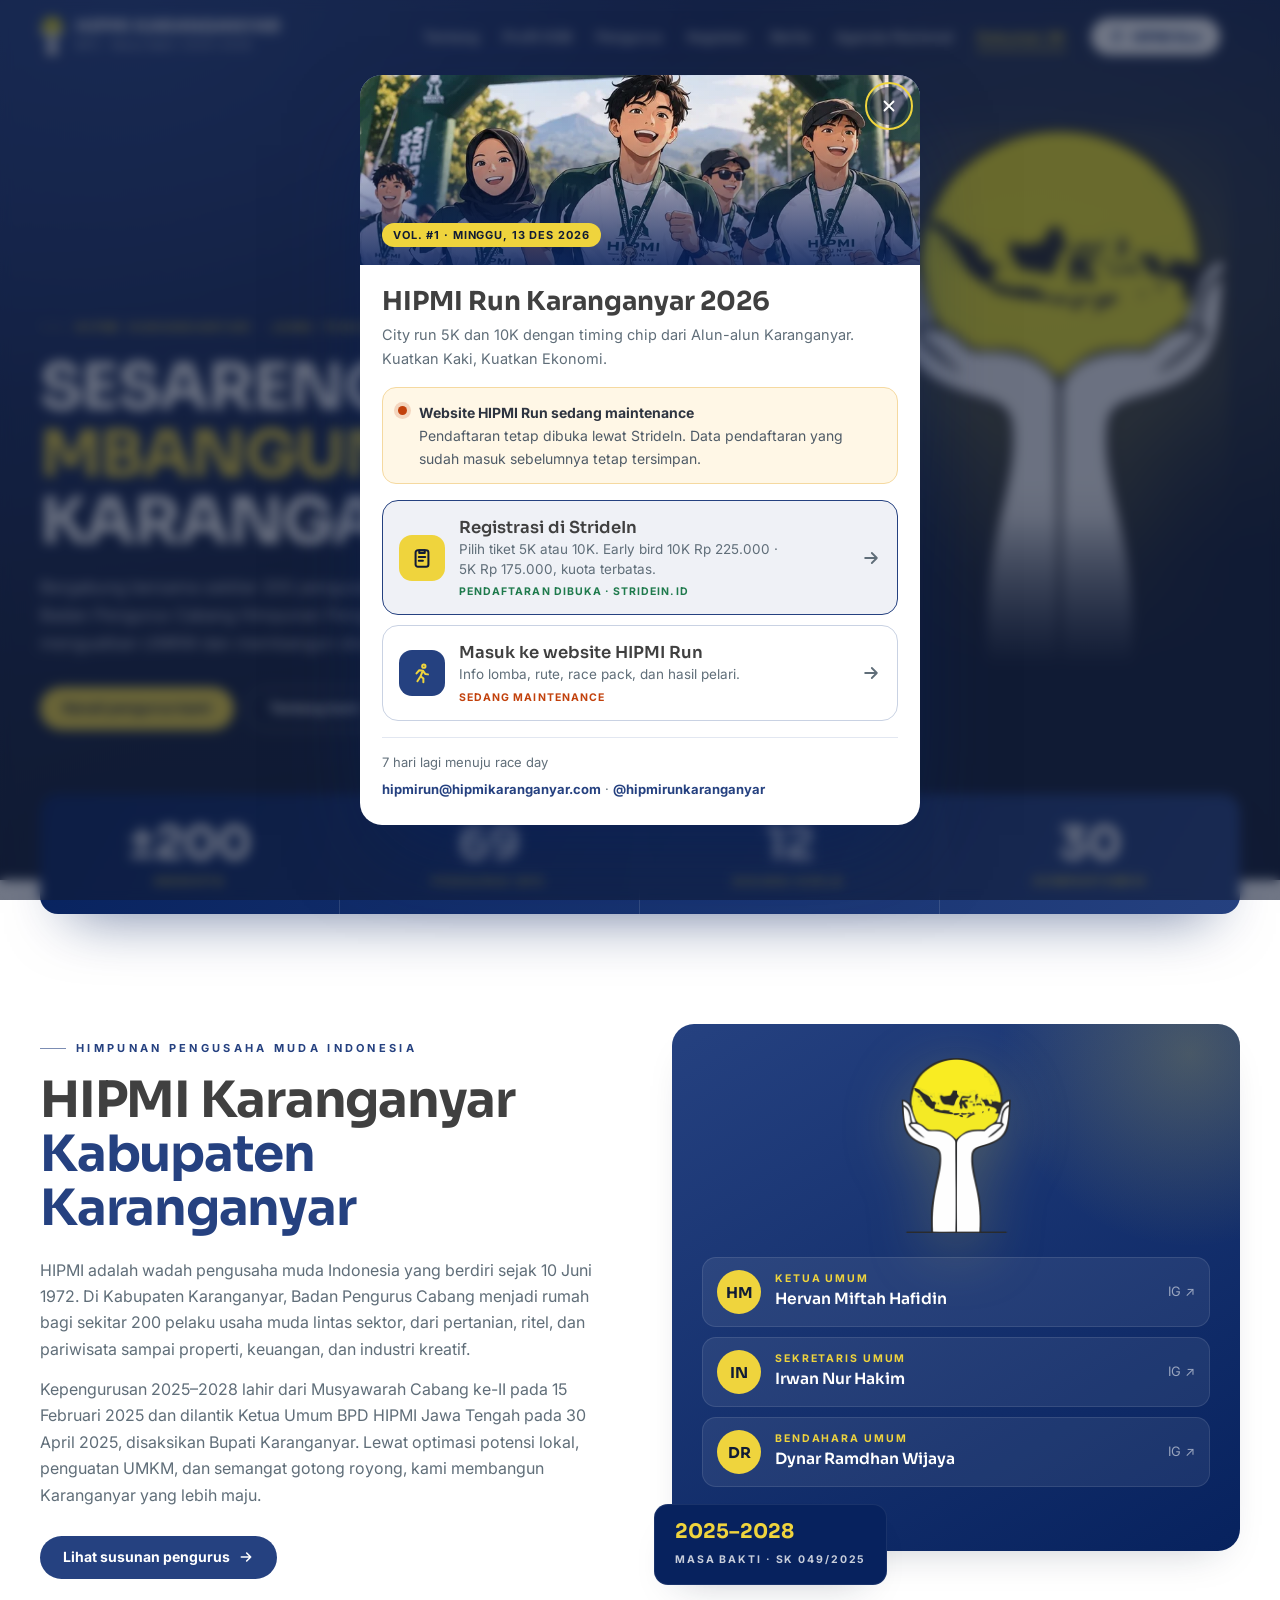
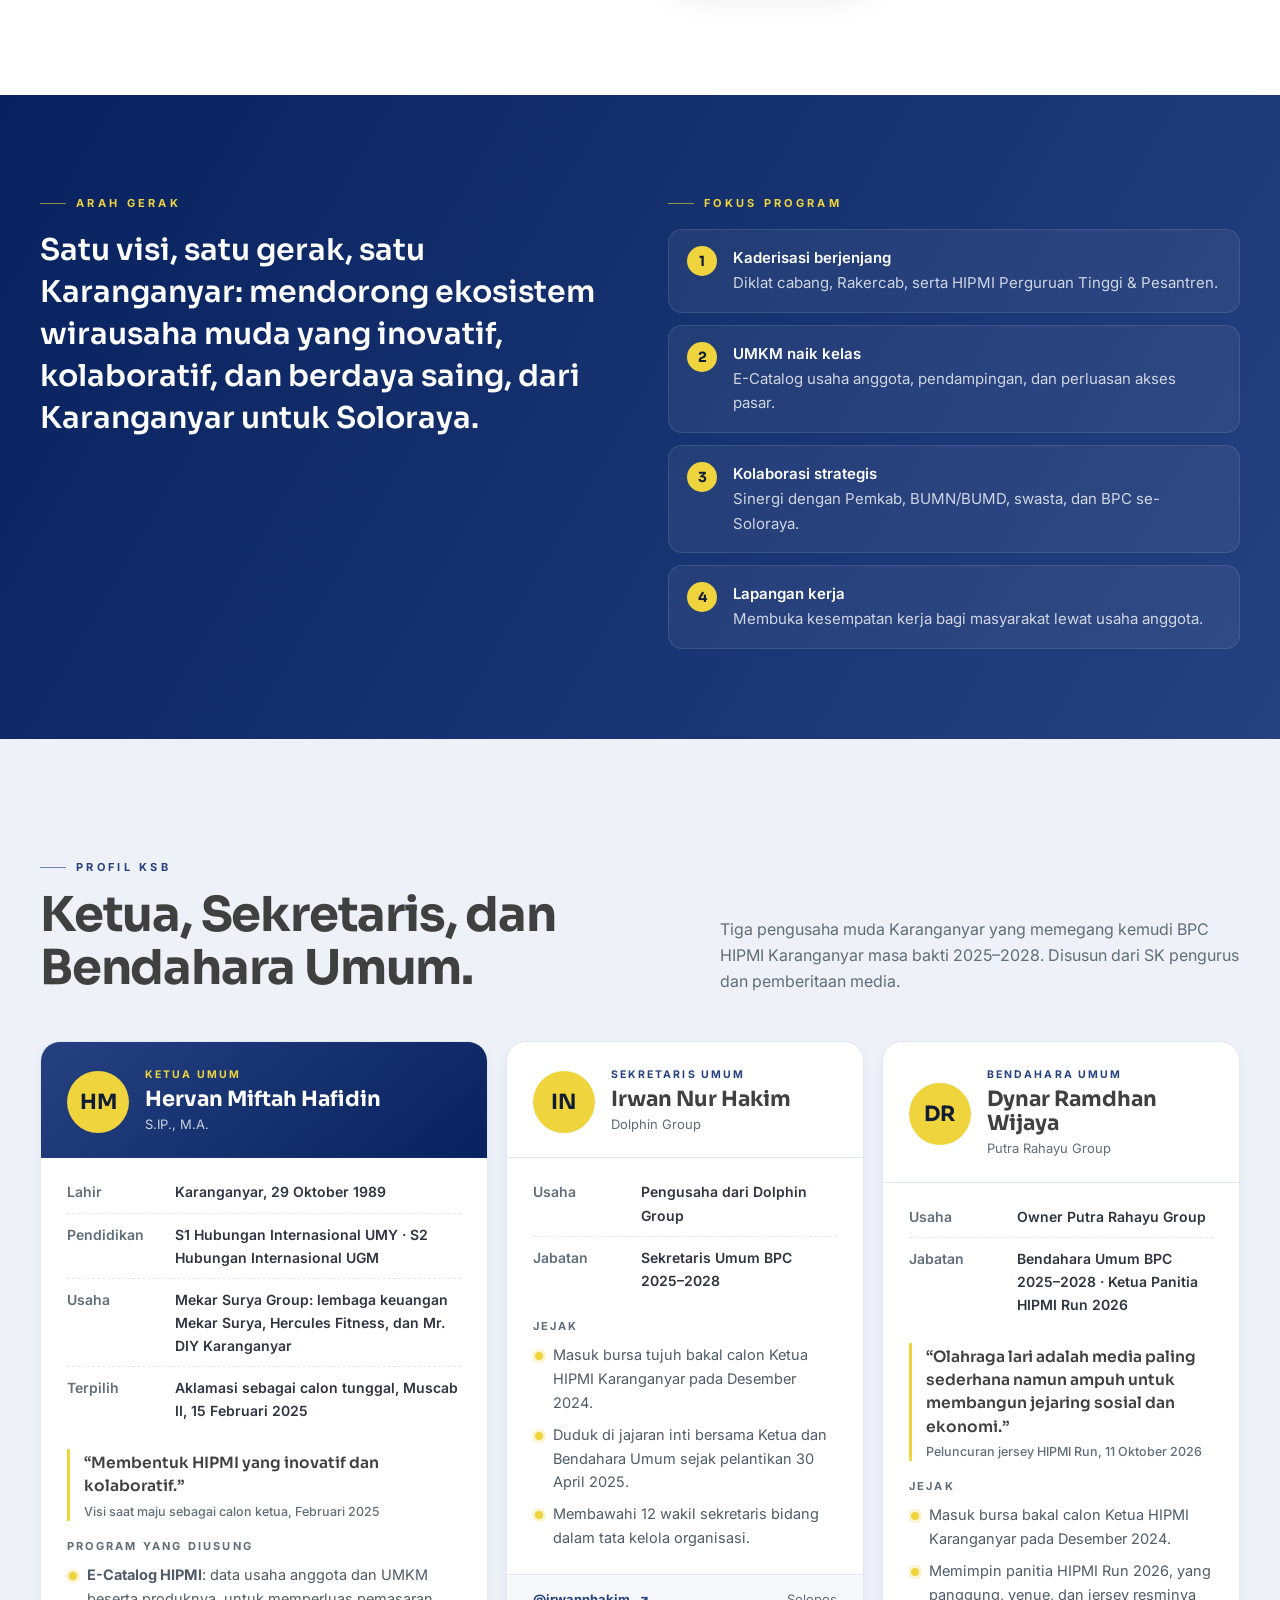
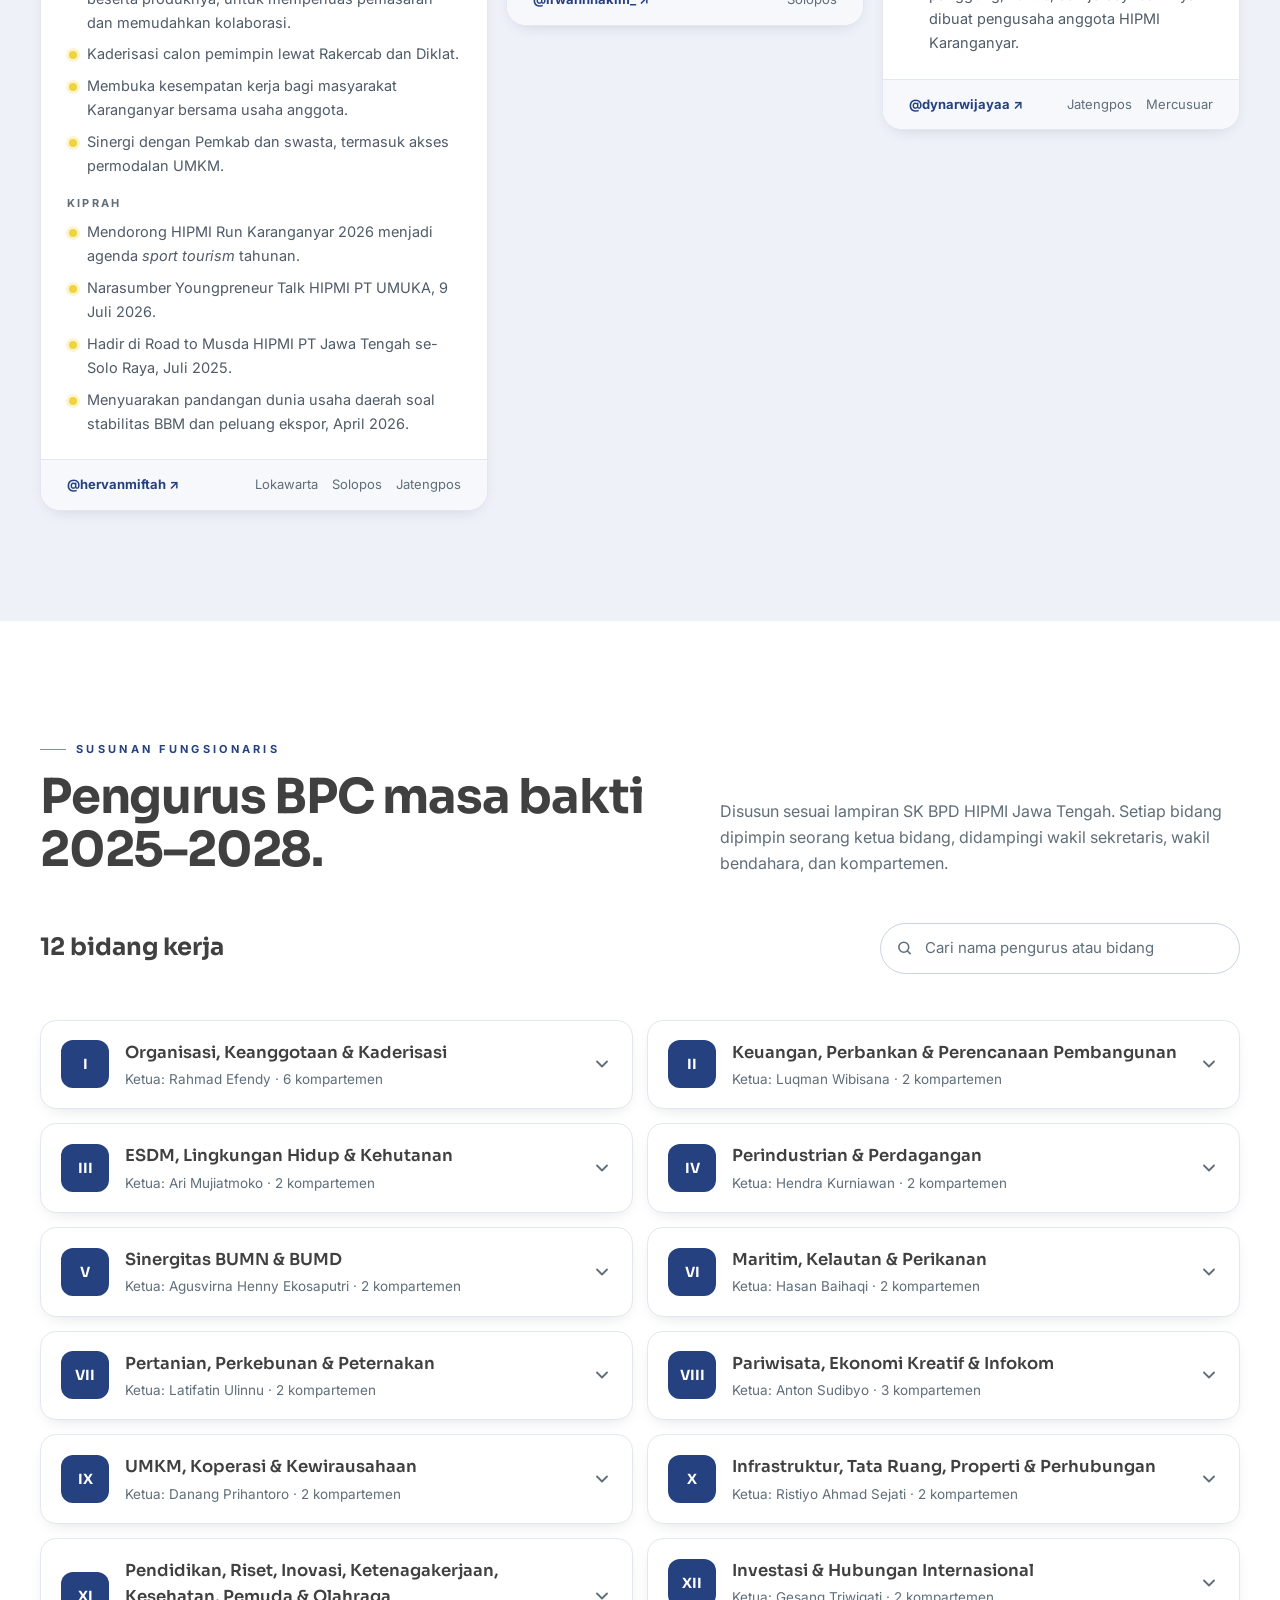
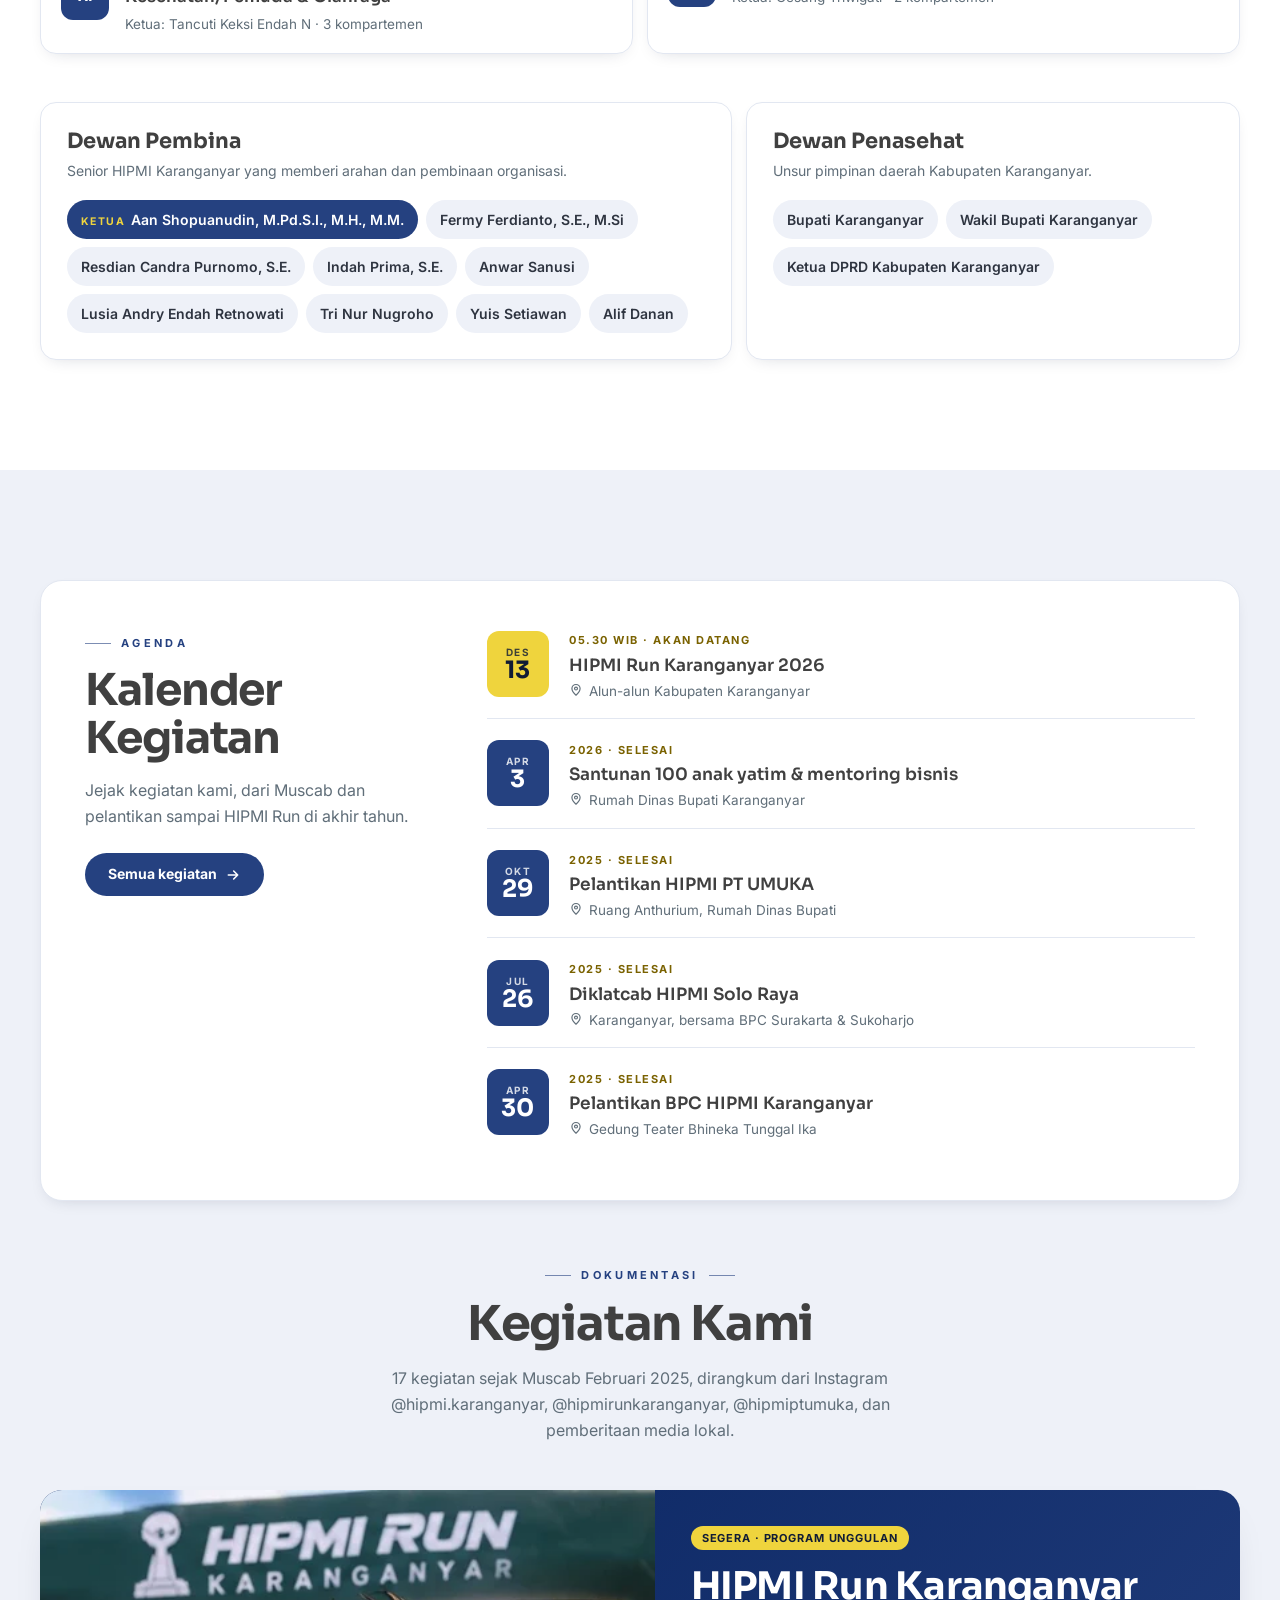
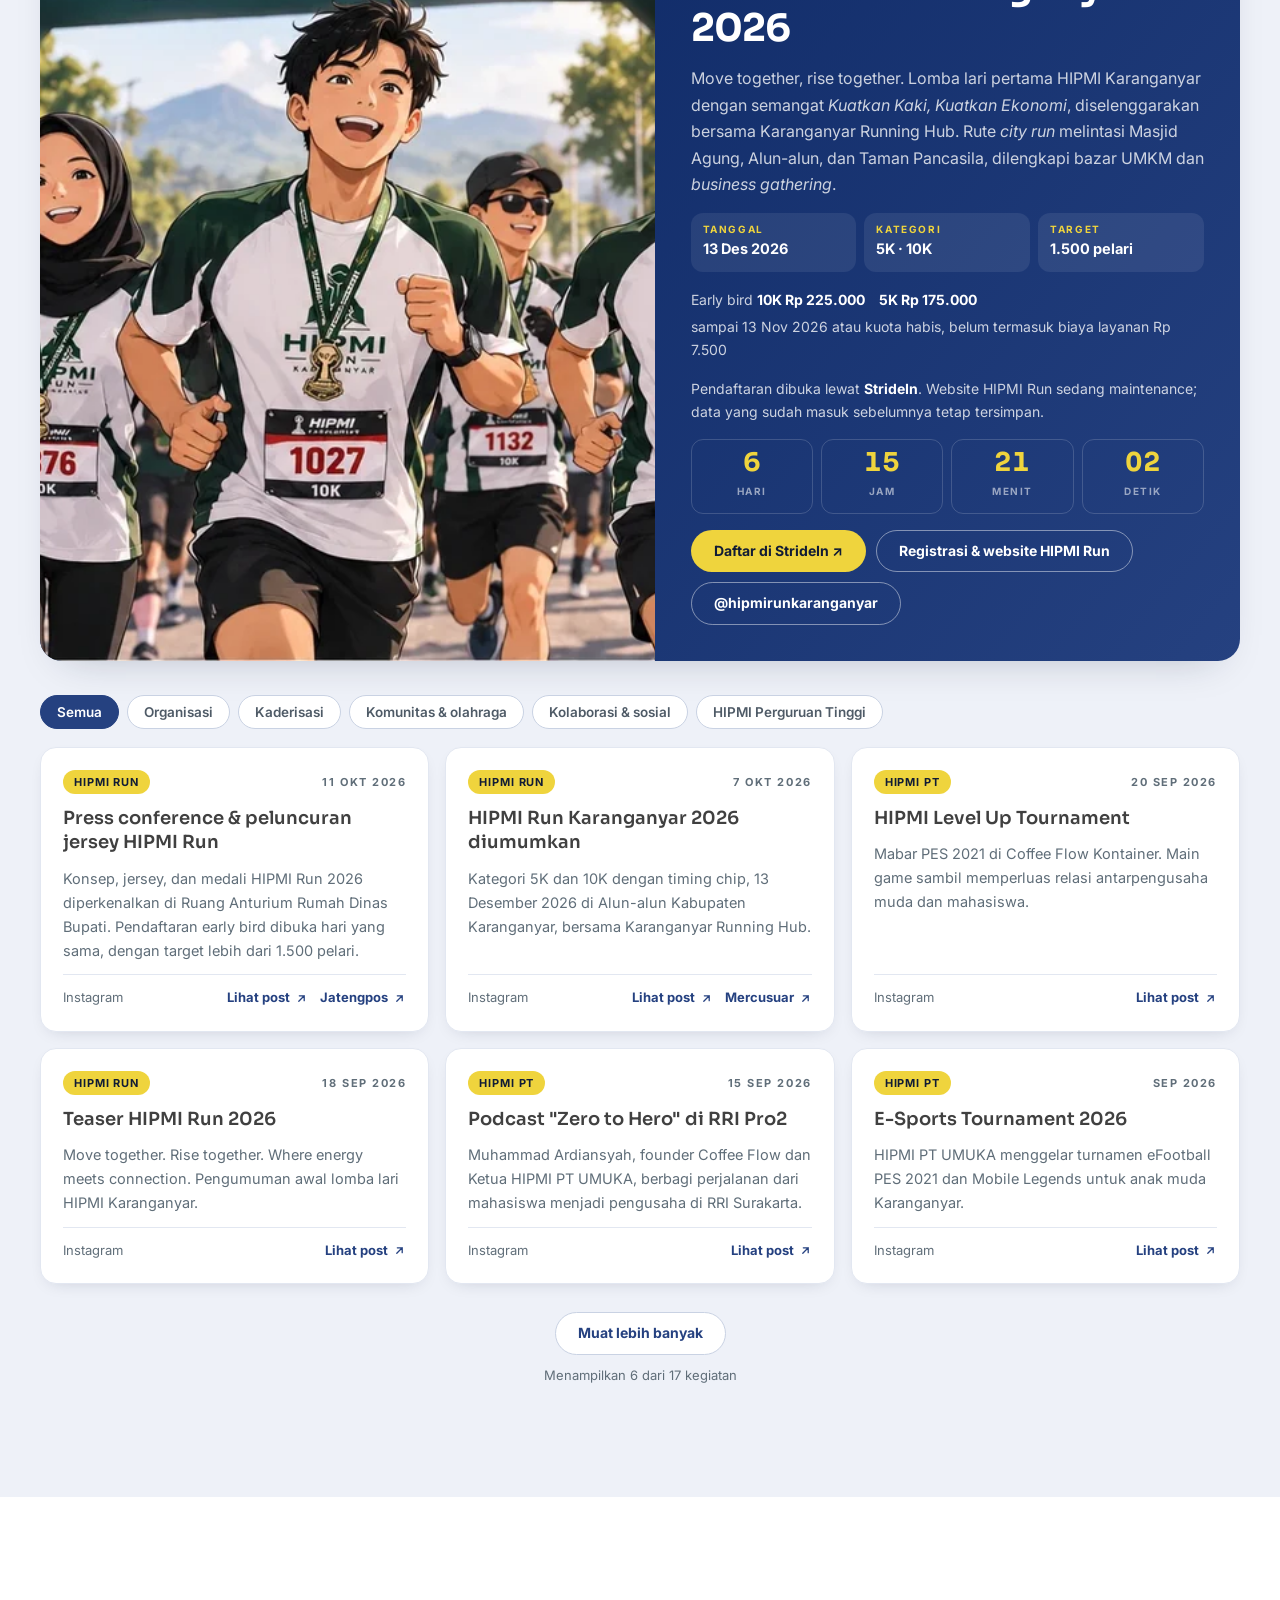
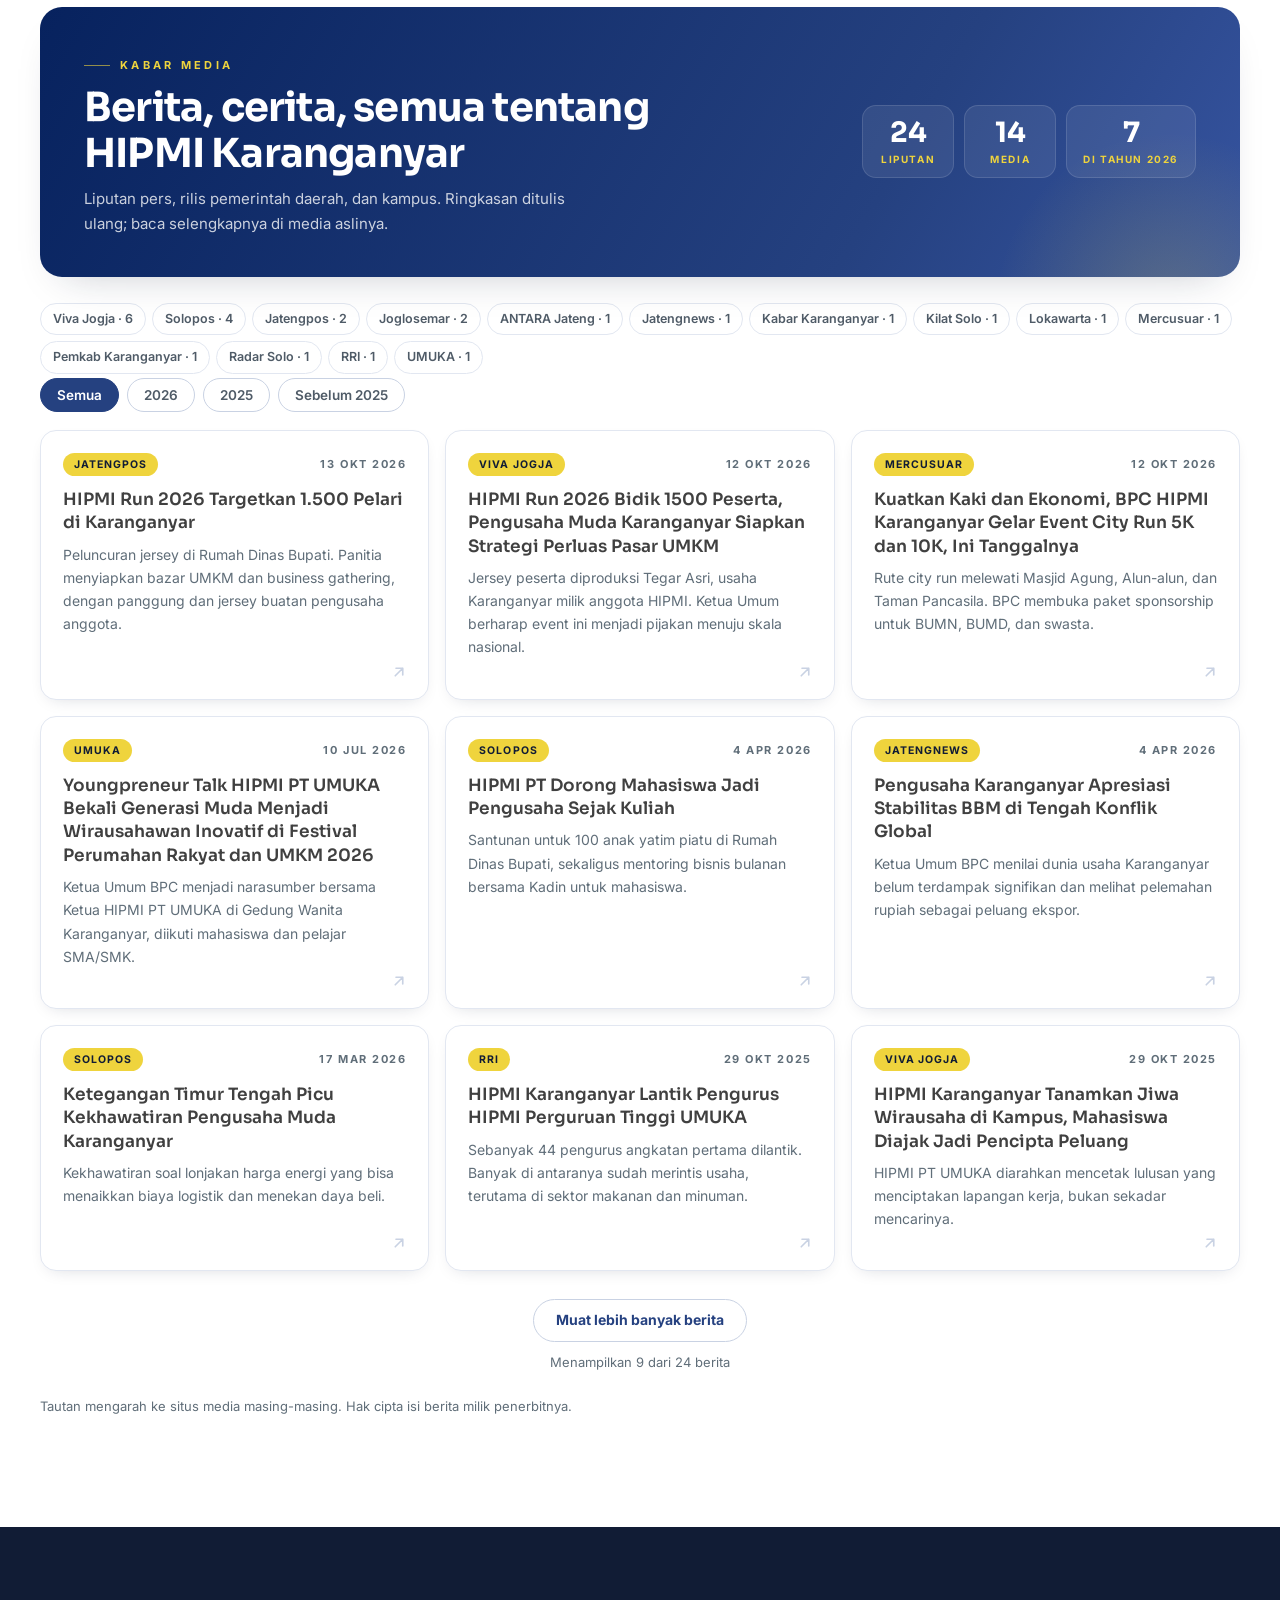
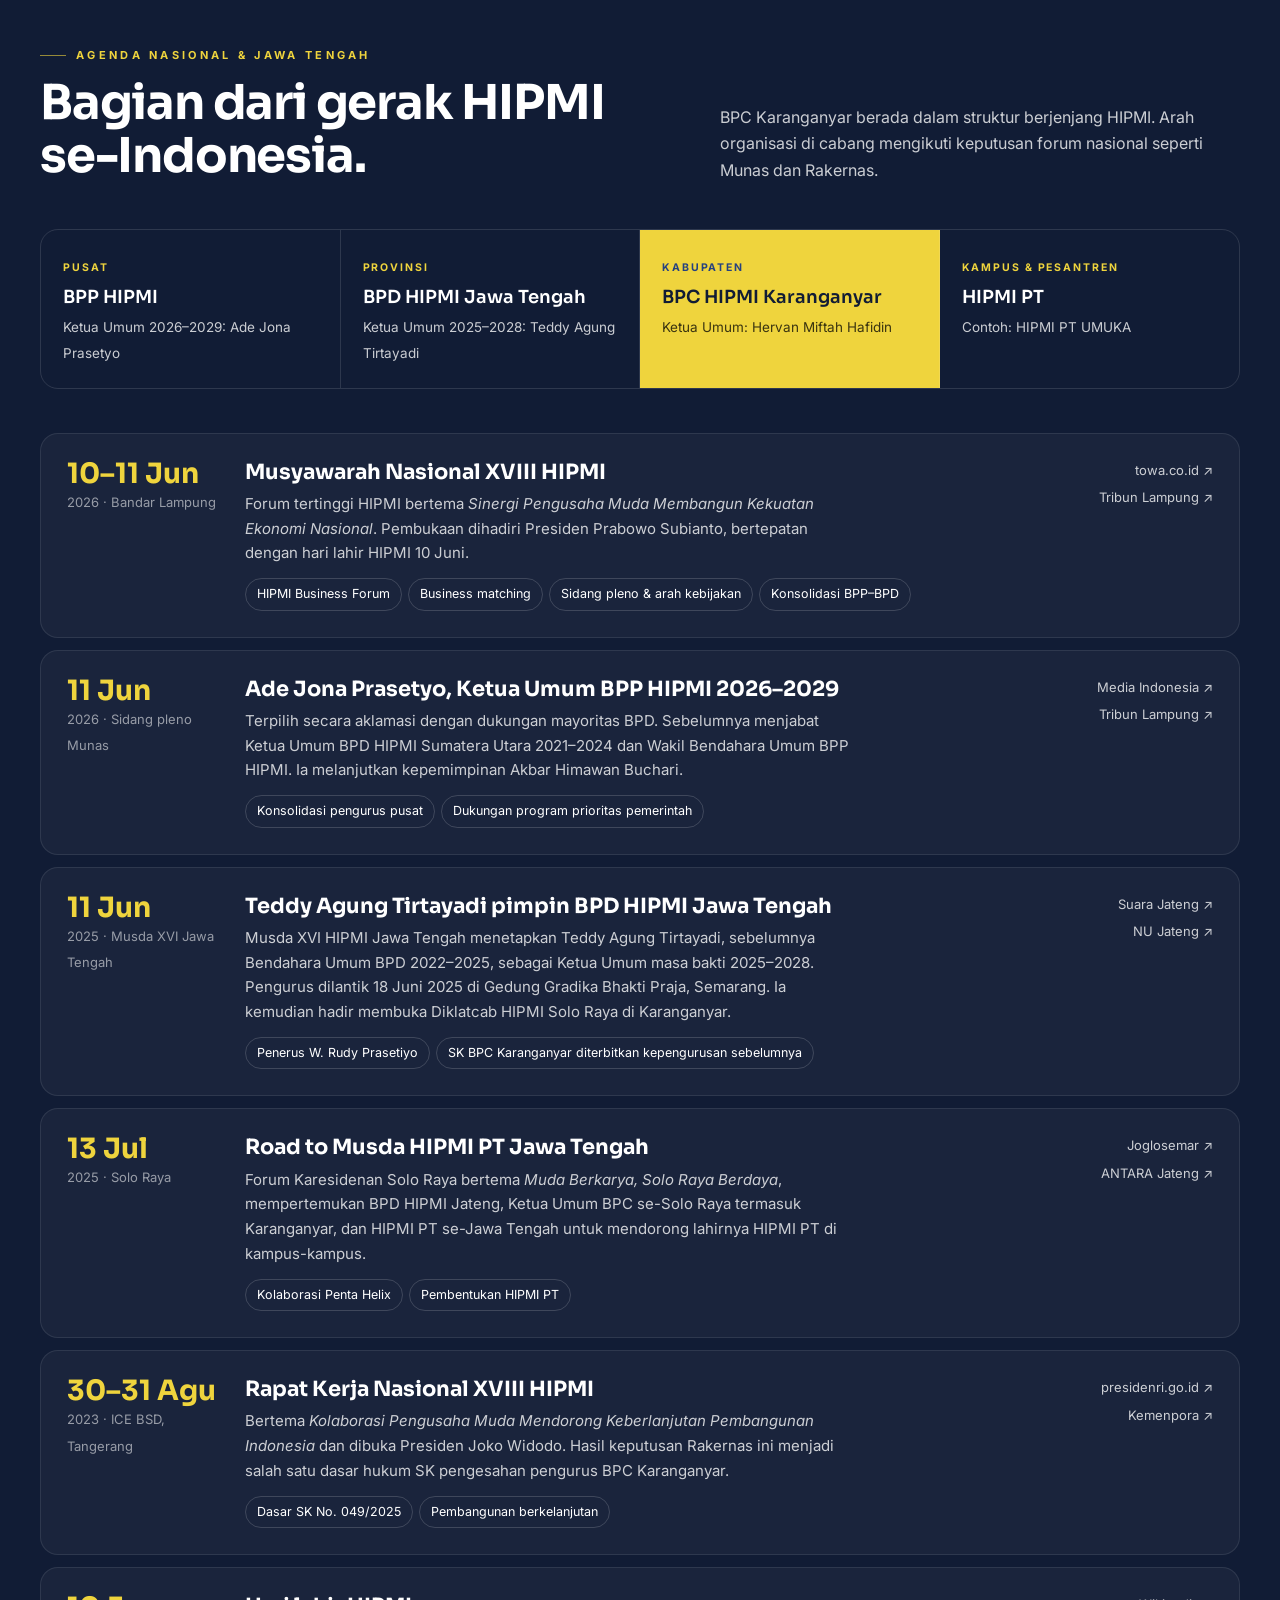
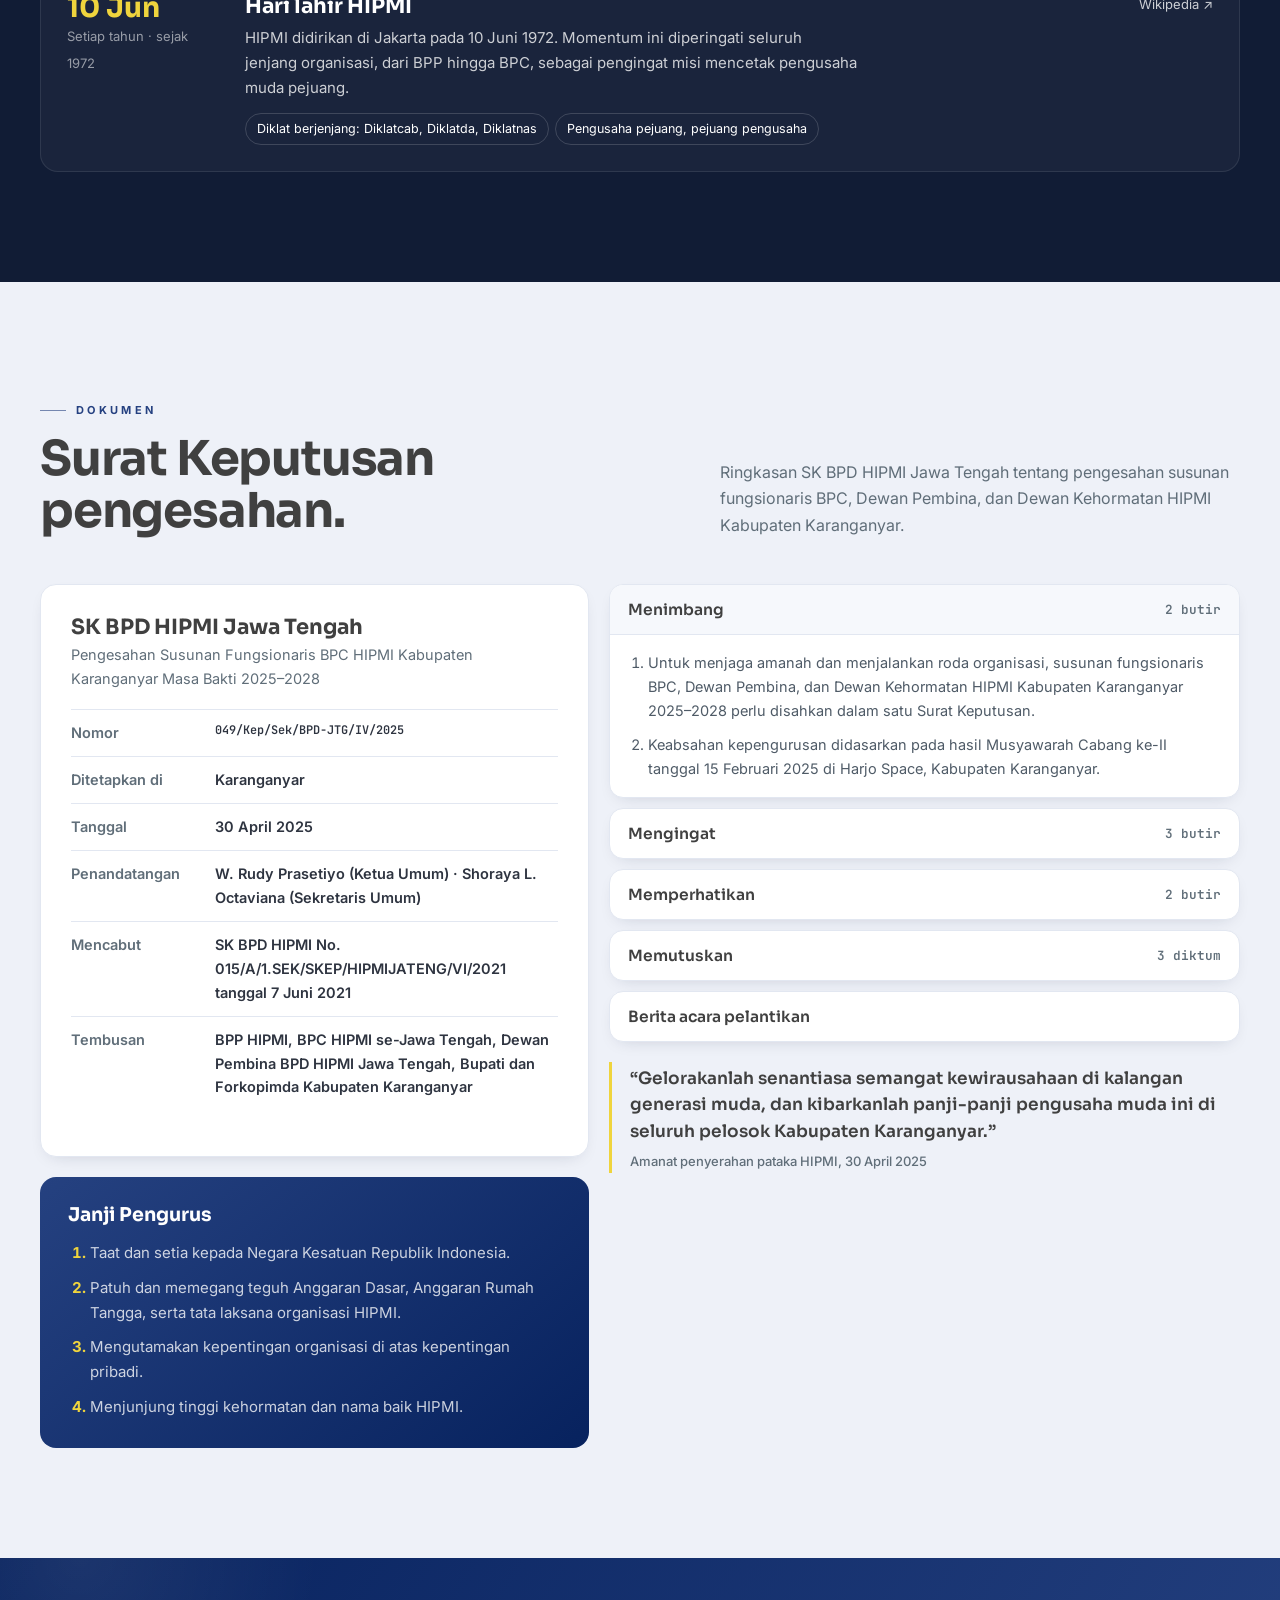
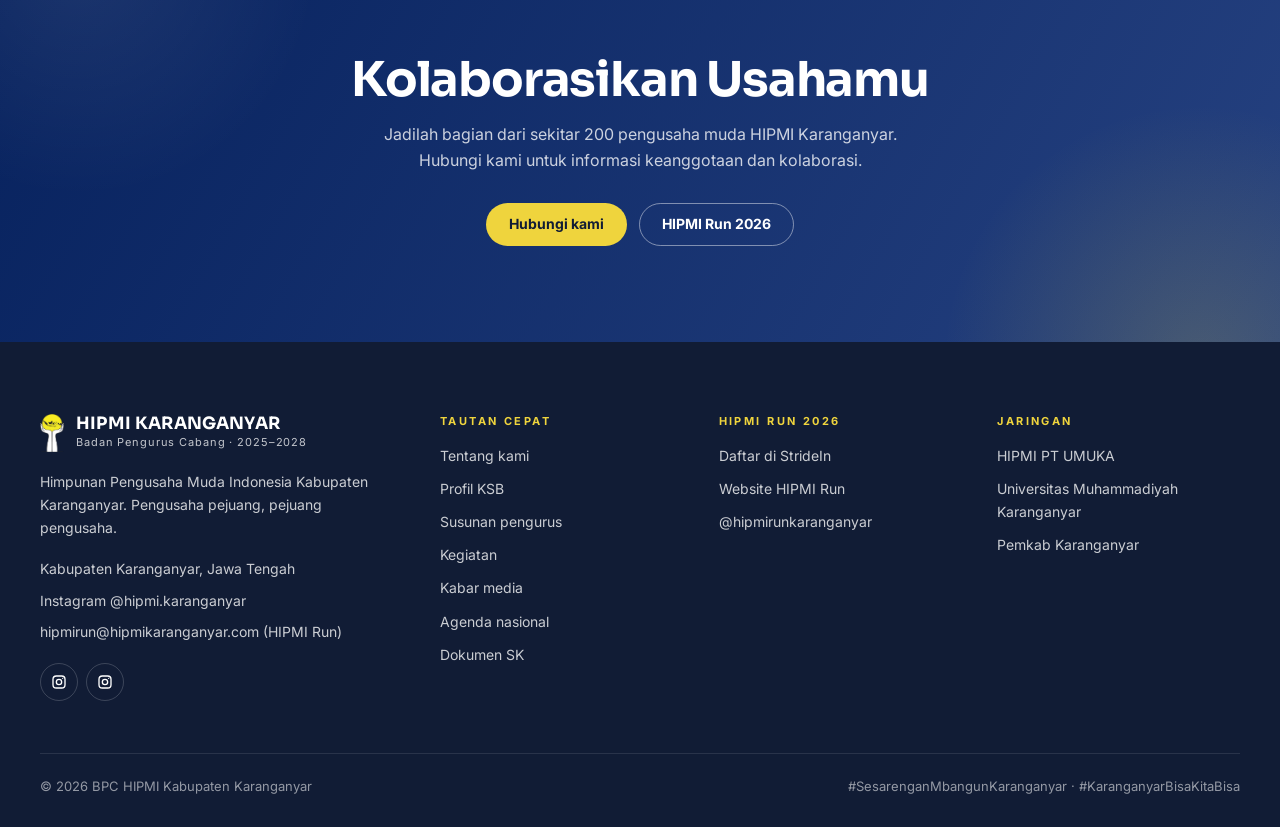
==== commit 635f038c: "Tampilan profil mengikuti gaya HIPMI Jaya: navy, emas, Sora dan Inter Header transparan yang memutih" ====
--- a/index.html
+++ b/index.html
@@ -5,7 +5,7 @@
 <meta name="viewport" content="width=device-width, initial-scale=1">
 <title>HIPMI Karanganyar</title>
 <meta name="description" content="Profil Badan Pengurus Cabang Himpunan Pengusaha Muda Indonesia Kabupaten Karanganyar, masa bakti 2025–2028: susunan pengurus, kegiatan, agenda nasional, dan dokumen SK.">
-<meta name="theme-color" content="#0E3B26">
+<meta name="theme-color" content="#07225E">
 <link rel="icon" type="image/png" href="assets/logo-mark.png">
 <link rel="canonical" href="https://hipmikaranganyar.com/">
 <meta property="og:type" content="website">
@@ -16,437 +16,471 @@
 <meta property="og:image" content="https://hipmikaranganyar.com/assets/hipmi-run.webp">
 <link rel="preconnect" href="https://fonts.googleapis.com">
 <link rel="preconnect" href="https://fonts.gstatic.com" crossorigin>
-<link rel="stylesheet" href="https://fonts.googleapis.com/css2?family=Bricolage+Grotesque:opsz,wght@12..96,500;12..96,600;12..96,700;12..96,800&family=Plus+Jakarta+Sans:wght@400;500;600;700&family=JetBrains+Mono:wght@500&display=swap">
+<link rel="stylesheet" href="https://fonts.googleapis.com/css2?family=Sora:wght@600;700&family=Inter:wght@400;500;600;700&family=JetBrains+Mono:wght@500&display=swap">
 <style>
+/* Sistem desain mengikuti nada HIPMI Jaya: navy, emas, latar putih & tint. */
 :root{
-  --bg:#F5F3EA; --bg-2:#EDEADF; --surface:#FFFFFF; --surface-2:#FAF9F4;
-  --line:#E0DCCD; --line-strong:#C9C3AE;
-  --ink:#10201A; --ink-2:#3A4A42; --ink-3:#5D6A63;
-  --green:#0E5233; --green-ink:#0E5233; --green-wash:rgba(14,82,51,.08);
-  --gold:#F2D21B; --gold-ink:#7A5E00; --gold-wash:rgba(242,210,27,.22);
-  --brand:#0E3B26; --brand-2:#13492F; --on-brand:#F3F6EF; --on-brand-2:#B9CDBE;
-  --shadow:0 1px 0 rgba(255,255,255,.7), 0 18px 40px -30px rgba(16,32,26,.45);
-  --radius:18px;
+  --navy:#254180; --navy-deep:#07225E; --navy-ink:#111C35;
+  --tint:#EEF1F8; --white:#FFFFFF; --surface-2:#F6F8FC;
+  --gold:#EFD43D; --gold-hover:#F7E06A; --gold-ink:#7A6200;
+  --heading:#404040; --ink:#2E3440; --ink-2:#4F5B67; --ink-3:#606E79;
+  --line:#E2E7F1; --line-strong:#C9D2E3;
+  --wash:rgba(37,65,128,.07);
+  --on-navy:#FFFFFF; --on-navy-2:rgba(255,255,255,.78); --on-navy-3:rgba(255,255,255,.55);
+  --shadow:0 18px 40px -24px rgba(17,28,53,.28);
+  --shadow-sm:0 6px 18px -10px rgba(17,28,53,.22);
+  --radius:16px; --font-head:"Sora",Inter,system-ui,sans-serif; --font-body:Inter,system-ui,-apple-system,"Segoe UI",Roboto,sans-serif;
 }
-@media (prefers-color-scheme: dark){
-  :root:not([data-theme="light"]){
-    --bg:#0A130E; --bg-2:#0E1913; --surface:#111D16; --surface-2:#15231B;
-    --line:#203328; --line-strong:#2E4637;
-    --ink:#EEF2EC; --ink-2:#BFCBC3; --ink-3:#8FA096;
-    --green:#4DB57F; --green-ink:#6CCB98; --green-wash:rgba(77,181,127,.12);
-    --gold:#F2D21B; --gold-ink:#F2D21B; --gold-wash:rgba(242,210,27,.12);
-    --brand:#0D2A1C; --brand-2:#123524; --on-brand:#F3F6EF; --on-brand-2:#A9BFB0;
-    --shadow:0 1px 0 rgba(255,255,255,.03), 0 20px 44px -30px rgba(0,0,0,.9);
-  }
-}
-:root[data-theme="dark"]{
-  --bg:#0A130E; --bg-2:#0E1913; --surface:#111D16; --surface-2:#15231B;
-  --line:#203328; --line-strong:#2E4637;
-  --ink:#EEF2EC; --ink-2:#BFCBC3; --ink-3:#8FA096;
-  --green:#4DB57F; --green-ink:#6CCB98; --green-wash:rgba(77,181,127,.12);
-  --gold:#F2D21B; --gold-ink:#F2D21B; --gold-wash:rgba(242,210,27,.12);
-  --brand:#0D2A1C; --brand-2:#123524; --on-brand:#F3F6EF; --on-brand-2:#A9BFB0;
-  --shadow:0 1px 0 rgba(255,255,255,.03), 0 20px 44px -30px rgba(0,0,0,.9);
-}
-
 *{box-sizing:border-box}
-html{scroll-behavior:smooth;scroll-padding-top:76px;-webkit-text-size-adjust:100%}
-body{margin:0;background:var(--bg);color:var(--ink);font:400 16px/1.6 "Plus Jakarta Sans",system-ui,sans-serif;overflow-x:clip}
+html{scroll-behavior:smooth;scroll-padding-top:80px;-webkit-text-size-adjust:100%}
+body{margin:0;background:var(--white);color:var(--ink);font:400 16px/1.65 var(--font-body);overflow-x:clip}
 img{max-width:100%;display:block}
 a{color:inherit}
-h1,h2,h3,h4{font-family:"Bricolage Grotesque",system-ui,sans-serif;margin:0;line-height:1.08;letter-spacing:-.02em}
+h1,h2,h3,h4{font-family:var(--font-head);margin:0;line-height:1.15;color:var(--heading)}
 p{margin:0}
-.wrap{width:min(1180px,100% - 32px);margin-inline:auto}
-.mono{font-family:"JetBrains Mono",ui-monospace,monospace;font-size:.82em;letter-spacing:.01em}
-.eyebrow{display:inline-flex;align-items:center;gap:8px;font-size:12.5px;font-weight:700;letter-spacing:.14em;text-transform:uppercase;color:var(--green-ink)}
-.eyebrow::before{content:"";width:18px;height:2px;background:var(--gold);border-radius:2px}
+.wrap{width:min(1200px,100% - 40px);margin-inline:auto}
+.mono{font-family:"JetBrains Mono",ui-monospace,monospace;font-size:.82em}
 :focus-visible{outline:2px solid var(--gold);outline-offset:3px;border-radius:6px}
 
-/* ---------- nav ---------- */
-.nav{position:sticky;top:0;z-index:50;background:color-mix(in srgb,var(--bg) 86%,transparent);backdrop-filter:blur(14px) saturate(1.4);-webkit-backdrop-filter:blur(14px) saturate(1.4);border-bottom:1px solid var(--line)}
-.nav .wrap{display:flex;align-items:center;gap:20px;height:64px}
-.brand{display:flex;align-items:center;gap:10px;text-decoration:none;flex-shrink:0}
-.brand img{width:26px;height:auto}
-.brand b{font:700 15px/1.1 "Bricolage Grotesque",sans-serif;letter-spacing:-.01em;display:block}
-.brand small{font-size:11.5px;color:var(--ink-3);display:block;font-weight:500}
-.nav-links{display:flex;gap:4px;margin-left:auto}
-.nav-links a{font-size:14px;font-weight:600;color:var(--ink-2);text-decoration:none;padding:8px 12px;border-radius:999px;transition:background .2s,color .2s}
-.nav-links a:hover{background:var(--green-wash);color:var(--ink)}
+/* eyebrow: garis tipis + huruf kapital renggang */
+.eyebrow{display:inline-flex;align-items:center;gap:10px;font:700 11px/1.2 var(--font-body);letter-spacing:.3em;text-transform:uppercase;color:var(--navy)}
+.eyebrow::before{content:"";width:26px;height:1px;background:currentColor;opacity:.6}
+.on-navy .eyebrow,.eyebrow.light{color:var(--gold)}
+.center{text-align:center}
+.center .eyebrow{justify-content:center}
+@media (max-width:480px){.eyebrow{letter-spacing:.18em;font-size:10.5px}}
+.center .eyebrow::after{content:"";width:26px;height:1px;background:currentColor;opacity:.6}
+
+/* tombol pil */
+.btn{display:inline-flex;align-items:center;justify-content:center;gap:8px;padding:12px 22px;border-radius:999px;font:700 14px/1.2 var(--font-body);text-decoration:none;border:1px solid transparent;cursor:pointer;transition:background .2s,color .2s,border-color .2s,transform .2s;white-space:nowrap}
+.btn:active{transform:scale(.97)}
+.btn svg{width:16px;height:16px}
+.btn-gold{background:var(--gold);color:var(--navy-ink)}
+.btn-gold:hover{background:var(--gold-hover)}
+.btn-ghost{border-color:rgba(255,255,255,.45);color:#fff;background:transparent}
+.btn-ghost:hover{border-color:#fff;background:rgba(255,255,255,.08)}
+.btn-navy{background:var(--navy);color:#fff}
+.btn-navy:hover{background:var(--navy-deep)}
+.btn-white{background:#fff;color:var(--navy-deep)}
+.btn-white:hover{background:var(--tint)}
+.btn-line{background:#fff;border-color:var(--line-strong);color:var(--navy)}
+.btn-line:hover{border-color:var(--navy)}
+
+/* ---------- header: transparan di atas hero, putih saat digulir ---------- */
+.nav{position:fixed;inset:0 0 auto 0;z-index:50;transition:background .3s,box-shadow .3s}
+.nav .wrap{display:flex;align-items:center;gap:20px;height:72px}
+.brand{display:flex;align-items:center;gap:12px;text-decoration:none;color:#fff;flex-shrink:0;min-width:0}
+.brand img{width:24px;height:auto}
+.brand b{font:700 17px/1.1 var(--font-head);letter-spacing:.01em;display:block;text-transform:uppercase}
+.brand small{display:block;font-size:11px;letter-spacing:.08em;opacity:.75;white-space:nowrap;overflow:hidden;text-overflow:ellipsis}
+.nav-links{display:flex;align-items:center;gap:2px;margin-left:auto}
+.nav-links a{font:600 14px var(--font-body);color:rgba(255,255,255,.85);text-decoration:none;padding:8px 11px;position:relative;transition:color .2s}
+.nav-links a::after{content:"";position:absolute;left:11px;right:11px;bottom:2px;height:2px;background:var(--gold);transform:scaleX(0);transition:transform .25s}
+.nav-links a:hover{color:#fff}
+.nav-links a:hover::after,.nav-links a.active::after{transform:scaleX(1)}
+.nav-links a.active{color:var(--gold)}
 .nav-actions{display:flex;gap:8px;align-items:center}
-.icon-btn{width:38px;height:38px;border-radius:999px;border:1px solid var(--line);background:var(--surface);color:var(--ink);display:grid;place-items:center;cursor:pointer;transition:border-color .2s,transform .2s}
-.icon-btn:hover{border-color:var(--line-strong)}
-.icon-btn:active{transform:scale(.95)}
-.icon-btn svg{width:18px;height:18px}
+.icon-btn{width:40px;height:40px;border-radius:999px;border:1px solid rgba(255,255,255,.35);background:transparent;color:#fff;display:grid;place-items:center;cursor:pointer}
+.icon-btn svg{width:19px;height:19px}
 .menu-btn{display:none}
+.run-pill{display:inline-flex;align-items:center;gap:7px;padding:10px 18px;border-radius:999px;border:0;background:#fff;color:var(--navy-deep);font:700 14px var(--font-body);cursor:pointer;transition:background .2s,transform .2s}
+.run-pill:hover{background:var(--gold)}
+.run-pill svg{width:16px;height:16px}
+.nav-links .run-pill{margin-left:12px}
+.nav.solid{background:rgba(255,255,255,.95);backdrop-filter:blur(14px);-webkit-backdrop-filter:blur(14px);box-shadow:0 6px 20px -10px rgba(17,28,53,.18)}
+.nav.solid .brand{color:var(--navy-ink)}
+.nav.solid .nav-links a{color:var(--ink-2)}
+.nav.solid .nav-links a:hover{color:var(--navy)}
+.nav.solid .nav-links a.active{color:var(--navy)}
+.nav.solid .run-pill{background:var(--navy);color:#fff}
+.nav.solid .run-pill:hover{background:var(--navy-deep)}
+.nav.solid .icon-btn{border-color:var(--line-strong);color:var(--navy-ink)}
 .mobile-menu{display:none}
 @media (max-width:1120px){
   .nav-links{display:none}
   .nav-actions{margin-left:auto}
   .menu-btn{display:grid}
-  .mobile-menu{position:fixed;inset:64px 0 auto 0;background:var(--bg);border-bottom:1px solid var(--line);padding:8px 16px 18px;flex-direction:column;z-index:49}
+  .mobile-menu{position:fixed;inset:72px 0 auto 0;background:#fff;border-bottom:1px solid var(--line);box-shadow:var(--shadow);padding:6px 20px 18px;flex-direction:column;z-index:49}
   .mobile-menu.open{display:flex}
-  .mobile-menu a{padding:13px 4px;font-weight:600;text-decoration:none;border-bottom:1px solid var(--line)}
-  .mobile-menu a:last-child{border:0}
+  .mobile-menu a{padding:13px 2px;font-weight:600;text-decoration:none;color:var(--ink);border-bottom:1px solid var(--line)}
+  .mobile-menu .run-item{border:0;background:none;font:700 15px var(--font-body);color:var(--navy);text-align:left;padding:14px 2px 4px;cursor:pointer;display:flex;align-items:center;gap:8px}
+  .mobile-menu .run-item svg{width:18px;height:18px}
 }
+.brand > span{min-width:0}
+.brand b{white-space:nowrap;overflow:hidden;text-overflow:ellipsis}
+@media (max-width:380px){.brand small{display:none}.nav .wrap{gap:10px}.brand b{font-size:15px}}
 
 /* ---------- hero ---------- */
-.hero{background:var(--brand);color:var(--on-brand);position:relative;overflow:hidden;isolation:isolate}
-.hero::before{content:"";position:absolute;width:760px;height:760px;right:-220px;top:-260px;border-radius:50%;background:radial-gradient(circle,rgba(242,210,27,.20),rgba(242,210,27,0) 62%);z-index:-1}
-.hero::after{content:"";position:absolute;inset:0;background-image:linear-gradient(rgba(255,255,255,.035) 1px,transparent 1px),linear-gradient(90deg,rgba(255,255,255,.035) 1px,transparent 1px);background-size:56px 56px;mask-image:linear-gradient(180deg,#000 30%,transparent);z-index:-1}
-.hero .wrap{display:grid;grid-template-columns:1.25fr .9fr;gap:56px;padding:88px 0 72px;align-items:center}
-.hero .eyebrow{color:var(--gold)}
-.hero h1{font-size:clamp(40px,6.4vw,78px);font-weight:800;margin:20px 0 22px;letter-spacing:-.035em}
+.hero{position:relative;isolation:isolate;background:var(--navy-ink);color:#fff;min-height:min(100svh,880px);display:flex;flex-direction:column;justify-content:flex-end;overflow:hidden}
+.hero-bg{position:absolute;inset:0;z-index:-2;background:
+  radial-gradient(900px 520px at 82% 30%,rgba(239,212,61,.16),transparent 60%),
+  radial-gradient(800px 600px at 10% 0%,rgba(37,65,128,.9),transparent 70%),
+  linear-gradient(160deg,#1B3270 0%,#111C35 70%)}
+.hero-bg::after{content:"";position:absolute;inset:0;background-image:radial-gradient(rgba(255,255,255,.09) 1px,transparent 1.2px);background-size:26px 26px;mask-image:linear-gradient(180deg,#000,transparent 85%)}
+.hero-emblem{position:absolute;z-index:-1;right:max(4vw,calc((100vw - 1200px)/2));top:50%;translate:0 -58%;width:min(30vw,340px);filter:drop-shadow(0 30px 60px rgba(239,212,61,.28));opacity:.95;-webkit-mask-image:linear-gradient(180deg,#000 72%,transparent);mask-image:linear-gradient(180deg,#000 72%,transparent)}
+.hero::after{content:"";position:absolute;inset:auto 0 0 0;height:45%;z-index:-1;background:linear-gradient(0deg,rgba(17,28,53,.85),transparent)}
+.hero-content{padding:140px 0 150px}
+.hero h1{font:700 clamp(38px,5.6vw,64px)/1.05 var(--font-head);letter-spacing:-.025em;text-transform:uppercase;color:#fff;margin:18px 0 18px;max-width:14ch}
 .hero h1 em{font-style:normal;color:var(--gold)}
-.hero .lede{font-size:clamp(16px,1.6vw,18.5px);color:var(--on-brand-2);max-width:56ch}
-.hero-cta{display:flex;flex-wrap:wrap;gap:12px;margin-top:32px}
-.btn{display:inline-flex;align-items:center;gap:10px;padding:13px 20px;border-radius:999px;font-weight:700;font-size:15px;text-decoration:none;transition:transform .2s,background .2s,border-color .2s}
-.btn:active{transform:scale(.97)}
-.btn svg{width:17px;height:17px}
-.btn-gold{background:var(--gold);color:#16200F}
-.btn-gold:hover{background:#FFE14A}
-.btn-ghost{border:1px solid rgba(255,255,255,.22);color:var(--on-brand)}
-.btn-ghost:hover{border-color:rgba(255,255,255,.5)}
-.hero-stats{display:grid;grid-template-columns:repeat(4,1fr);border-top:1px solid rgba(255,255,255,.12);margin-top:48px;padding-top:24px;gap:16px}
-.hero-stats b{display:block;font:800 clamp(24px,2.6vw,36px)/1 "Bricolage Grotesque",sans-serif;color:var(--on-brand);white-space:nowrap}
-.hero-stats span{font-size:13px;color:var(--on-brand-2)}
-
-.emblem-card{position:relative;background:linear-gradient(160deg,rgba(255,255,255,.07),rgba(255,255,255,.02));border:1px solid rgba(255,255,255,.12);border-radius:28px;padding:32px 28px 26px;box-shadow:0 40px 80px -40px rgba(0,0,0,.6)}
-.emblem{width:132px;margin:0 auto 22px;filter:drop-shadow(0 12px 28px rgba(242,210,27,.25))}
-.trio{display:grid;gap:10px}
-.trio-item{display:flex;align-items:center;gap:14px;padding:12px 14px;background:rgba(0,0,0,.18);border-radius:14px;border:1px solid rgba(255,255,255,.06)}
-.avatar{width:42px;height:42px;border-radius:50%;background:var(--gold);color:#16200F;display:grid;place-items:center;font:800 15px "Bricolage Grotesque",sans-serif;flex-shrink:0}
-.trio-item small{display:block;font-size:11.5px;letter-spacing:.1em;text-transform:uppercase;color:var(--on-brand-2);font-weight:600}
-.trio-item strong{font-size:15.5px;font-weight:700}
-.trio-item a{color:var(--on-brand-2);font-size:13px;margin-left:auto;text-decoration:none;white-space:nowrap}
+.hero .lede{font-size:clamp(15px,1.4vw,17px);color:var(--on-navy-2);max-width:52ch}
+.hero-cta{display:flex;flex-wrap:wrap;gap:12px;margin-top:30px}
+.stats{position:relative;z-index:2;margin-top:-86px}
+.stats-bar{display:grid;grid-template-columns:repeat(4,1fr);background:linear-gradient(120deg,var(--navy-deep),var(--navy));border-radius:18px;box-shadow:0 30px 60px -30px rgba(7,34,94,.6);overflow:hidden}
+.stat{padding:26px 18px;text-align:center;border-right:1px solid rgba(255,255,255,.12)}
+.stat:last-child{border-right:0}
+.stat b{display:block;font:700 clamp(30px,3.6vw,46px)/1 var(--font-head);color:#fff;letter-spacing:-.02em}
+.stat span{display:block;margin-top:8px;font:700 11px var(--font-body);letter-spacing:.22em;text-transform:uppercase;color:var(--gold)}
+@media (max-width:900px){.hero-emblem{opacity:.18;right:-40px;width:300px}.hero-content{padding:120px 0 130px}}
+@media (max-width:640px){.stats-bar{grid-template-columns:1fr 1fr}.stat:nth-child(2){border-right:0}.stat:nth-child(-n+2){border-bottom:1px solid rgba(255,255,255,.12)}.stat{padding:20px 10px}}
+
+/* ---------- section umum ---------- */
+section{padding:110px 0}
+.bg-tint{background:var(--tint)}
+.bg-white{background:#fff}
+.sec-head{display:grid;grid-template-columns:1.1fr 1fr;gap:40px;align-items:end;margin-bottom:46px}
+.sec-head h2,.h2{font:700 clamp(30px,4vw,48px)/1.1 var(--font-head);letter-spacing:-.025em;color:var(--heading);margin-top:14px}
+.sec-head p{color:var(--ink-3);max-width:52ch;justify-self:end}
+.sec-head.center{display:block;text-align:center;max-width:760px;margin-inline:auto}
+.sec-head.center p{margin:14px auto 0}
+@media (max-width:820px){section{padding:76px 0}.sec-head{grid-template-columns:1fr;gap:14px;margin-bottom:32px}.sec-head p{justify-self:start}}
+.card{background:#fff;border:1px solid var(--line);border-radius:var(--radius);box-shadow:var(--shadow-sm)}
+.tag{display:inline-flex;align-self:flex-start;align-items:center;gap:6px;padding:5px 11px;border-radius:999px;font:700 11px var(--font-body);letter-spacing:.08em;text-transform:uppercase}
+.tag.gold{background:var(--gold);color:var(--navy-ink)}
+.tag.soft{background:var(--wash);color:var(--navy)}
+.avatar{width:44px;height:44px;border-radius:50%;background:var(--gold);color:var(--navy-ink);display:grid;place-items:center;font:700 15px var(--font-head);flex-shrink:0}
+
+/* ---------- tentang ---------- */
+.about2{display:grid;grid-template-columns:1fr 1fr;gap:64px;align-items:center}
+.about2 h2{font:700 clamp(32px,4.2vw,50px)/1.08 var(--font-head);letter-spacing:-.025em;margin:16px 0 22px}
+.about2 h2 span{display:block;color:var(--navy)}
+.about-copy{display:grid;gap:14px;color:var(--ink-3);max-width:58ch}
+.about2 .btn{margin-top:28px}
+.about-visual{position:relative;padding-bottom:34px}
+.visual-card{background:linear-gradient(150deg,var(--navy),var(--navy-deep));border-radius:22px;padding:34px 30px 64px;color:#fff;box-shadow:var(--shadow);position:relative;overflow:hidden}
+.visual-card::before{content:"";position:absolute;width:420px;height:420px;right:-160px;top:-180px;border-radius:50%;background:radial-gradient(circle,rgba(239,212,61,.22),transparent 65%)}
+.visual-card .emblem{width:110px;margin:0 auto 24px;position:relative;filter:drop-shadow(0 14px 30px rgba(239,212,61,.25))}
+.trio{display:grid;gap:10px;position:relative}
+.trio-item{display:flex;align-items:center;gap:14px;padding:12px 14px;background:rgba(255,255,255,.07);border:1px solid rgba(255,255,255,.1);border-radius:14px}
+.trio-item small{display:block;font:700 10.5px var(--font-body);letter-spacing:.18em;text-transform:uppercase;color:var(--gold)}
+.trio-item strong{font:600 15.5px var(--font-head)}
+.trio-item a{margin-left:auto;font-size:13px;color:var(--on-navy-3);text-decoration:none;white-space:nowrap}
 .trio-item a:hover{color:var(--gold)}
-.sk-badge{margin-top:16px;font-size:12.5px;color:var(--on-brand-2);text-align:center}
-@media (max-width:900px){
-  .hero .wrap{grid-template-columns:1fr;gap:40px;padding:56px 0 48px}
-  .hero-stats{grid-template-columns:repeat(2,1fr);row-gap:22px}
-}
-
-/* ---------- sections ---------- */
-section{padding:104px 0}
-.sec-head{display:grid;grid-template-columns:1fr 1fr;gap:40px;align-items:end;margin-bottom:48px}
-.sec-head h2{font-size:clamp(32px,4.2vw,52px);font-weight:800;margin-top:14px}
-.sec-head p{color:var(--ink-2);max-width:52ch;justify-self:end}
-@media (max-width:820px){
-  section{padding:72px 0}
-  .sec-head{grid-template-columns:1fr;gap:16px;margin-bottom:32px}
-  .sec-head p{justify-self:start}
-}
-
-/* about */
-.about-grid{display:grid;grid-template-columns:1.05fr 1fr;gap:56px}
-.manifesto{font:700 clamp(24px,2.8vw,34px)/1.22 "Bricolage Grotesque",sans-serif;letter-spacing:-.02em}
-.manifesto mark{background:linear-gradient(transparent 62%,var(--gold-wash) 62%);color:inherit;padding:0 2px}
-.about-copy{margin-top:22px;color:var(--ink-2);display:grid;gap:14px;max-width:58ch}
-.pillars{display:grid;grid-template-columns:repeat(3,1fr);gap:12px;margin-top:30px}
-.pillar{background:var(--surface);border:1px solid var(--line);border-radius:14px;padding:16px}
-.pillar b{display:block;font:700 16px "Bricolage Grotesque",sans-serif;margin-bottom:4px}
-.pillar span{font-size:13.5px;color:var(--ink-3);line-height:1.45;display:block}
-.timeline{position:relative;padding-left:28px}
-.timeline::before{content:"";position:absolute;left:7px;top:8px;bottom:8px;width:2px;background:var(--line)}
-.tl{position:relative;padding-bottom:26px}
-.tl:last-child{padding-bottom:0}
-.tl::before{content:"";position:absolute;left:-28px;top:5px;width:16px;height:16px;border-radius:50%;background:var(--bg);border:3px solid var(--green)}
-.tl.upcoming::before{border-color:var(--gold);background:var(--gold)}
-.tl time{font-size:12.5px;font-weight:700;letter-spacing:.06em;text-transform:uppercase;color:var(--green-ink)}
-.tl.upcoming time{color:var(--gold-ink)}
-.tl h4{font-size:19px;margin:4px 0 4px}
-.tl p{font-size:14.5px;color:var(--ink-2)}
-@media (max-width:900px){.about-grid{grid-template-columns:1fr;gap:44px}}
-@media (max-width:560px){.pillars{grid-template-columns:1fr}}
-
-/* pengurus */
-#pengurus{background:var(--bg-2)}
-.core{display:grid;grid-template-columns:repeat(3,1fr);gap:14px;margin-bottom:56px}
-.core-card{background:var(--surface);border:1px solid var(--line);border-radius:var(--radius);padding:24px;display:flex;flex-direction:column;gap:18px;box-shadow:var(--shadow)}
-.core-card .role{font-size:12px;font-weight:700;letter-spacing:.12em;text-transform:uppercase;color:var(--green-ink)}
-.core-card h3{font-size:24px;font-weight:700}
-.core-card .avatar{width:52px;height:52px;font-size:18px}
-.core-card.lead{background:var(--brand);color:var(--on-brand);border-color:transparent}
-.core-card.lead .role{color:var(--gold)}
-.core-card .ig{font-size:13.5px;color:var(--ink-3);text-decoration:none;margin-top:auto}
-.core-card.lead .ig{color:var(--on-brand-2)}
-.core-card .ig:hover{color:var(--green-ink)}
-.core-card.lead .ig:hover{color:var(--gold)}
-@media (max-width:820px){.core{grid-template-columns:1fr}}
-
-.bid-tools{display:flex;flex-wrap:wrap;gap:12px;align-items:center;justify-content:space-between;margin-bottom:20px}
-.bid-tools h3{font-size:26px}
-.search{position:relative;flex:0 1 340px}
-.search input{width:100%;font:inherit;font-size:15px;padding:12px 16px 12px 42px;border-radius:999px;border:1px solid var(--line-strong);background:var(--surface);color:var(--ink)}
+.visual-badge{position:absolute;left:-18px;bottom:0;background:var(--navy-deep);color:#fff;border-radius:14px;padding:14px 20px;box-shadow:var(--shadow);border:1px solid rgba(255,255,255,.08)}
+.visual-badge b{display:block;font:700 20px var(--font-head);color:var(--gold)}
+.visual-badge span{font:700 10.5px var(--font-body);letter-spacing:.18em;text-transform:uppercase;color:var(--on-navy-2)}
+@media (max-width:900px){.about2{grid-template-columns:1fr;gap:44px}.visual-badge{left:12px}}
+
+/* ---------- pita navy: arah gerak ---------- */
+.band{background:linear-gradient(120deg,var(--navy-deep),var(--navy));color:#fff;padding:90px 0}
+.band-grid{display:grid;grid-template-columns:1fr 1fr;gap:56px;align-items:start}
+.band-lead{font:600 clamp(22px,2.6vw,30px)/1.4 var(--font-head);color:#fff;margin-top:18px}
+.misi{display:grid;gap:12px;margin-top:18px}
+.misi li{display:flex;gap:16px;align-items:flex-start;padding:16px 18px;background:rgba(255,255,255,.06);border:1px solid rgba(255,255,255,.1);border-radius:14px;color:var(--on-navy-2);font-size:15px}
+.misi li b{color:#fff;display:block;font-weight:600}
+.misi .num{width:30px;height:30px;border-radius:50%;background:var(--gold);color:var(--navy-ink);display:grid;place-items:center;font:700 14px var(--font-head);flex-shrink:0}
+.misi ol,ol.misi{list-style:none;padding:0;margin:18px 0 0}
+@media (max-width:900px){.band-grid{grid-template-columns:1fr;gap:36px}}
+
+/* ---------- profil ksb ---------- */
+.ksb{display:grid;grid-template-columns:1.25fr 1fr 1fr;gap:18px;align-items:start}
+.person{background:#fff;border:1px solid var(--line);border-radius:20px;overflow:hidden;box-shadow:var(--shadow-sm);display:flex;flex-direction:column}
+.person-head{padding:26px 26px 22px;display:flex;gap:16px;align-items:center;border-bottom:1px solid var(--line)}
+.person .avatar{width:62px;height:62px;font-size:21px}
+.person-head small{display:block;font:700 10.5px var(--font-body);letter-spacing:.2em;text-transform:uppercase;color:var(--navy)}
+.person-head h3{font-size:21px;font-weight:700;margin-top:6px}
+.person-head .cred{font-size:13px;color:var(--ink-3);margin-top:3px}
+.person.lead .person-head{background:linear-gradient(140deg,var(--navy),var(--navy-deep));border-color:transparent}
+.person.lead .person-head h3{color:#fff}
+.person.lead .person-head small{color:var(--gold)}
+.person.lead .person-head .cred{color:var(--on-navy-2)}
+.person-body{padding:22px 26px 24px;display:grid;gap:18px}
+.facts-list{display:grid;margin:0}
+.facts-list div{display:grid;grid-template-columns:96px 1fr;gap:12px;padding:9px 0;border-top:1px dashed var(--line);font-size:14px}
+.facts-list div:first-child{border-top:0;padding-top:0}
+.facts-list dt{color:var(--ink-3);font-weight:600}
+.facts-list dd{margin:0;font-weight:600;color:var(--ink)}
+.person h4{font:700 11px var(--font-body);letter-spacing:.2em;text-transform:uppercase;color:var(--ink-3);margin-bottom:10px}
+.ticks{list-style:none;margin:0;padding:0;display:grid;gap:8px;font-size:14.5px;color:var(--ink-2)}
+.ticks li{position:relative;padding-left:20px}
+.ticks li::before{content:"";position:absolute;left:2px;top:.62em;width:8px;height:8px;border-radius:50%;background:var(--gold);box-shadow:0 0 0 3px rgba(239,212,61,.25)}
+.person blockquote{margin:0;border-left:3px solid var(--gold);padding:2px 0 2px 14px;font:600 15.5px/1.5 var(--font-head);color:var(--heading)}
+.person blockquote cite{display:block;font:500 12.5px var(--font-body);color:var(--ink-3);margin-top:6px;font-style:normal}
+.person-foot{margin-top:auto;padding:14px 26px;border-top:1px solid var(--line);display:flex;flex-wrap:wrap;gap:6px 14px;font-size:13px;background:var(--surface-2)}
+.person-foot a{color:var(--ink-3);text-decoration:none}
+.person-foot a:hover{color:var(--navy)}
+.person-foot a.ig{color:var(--navy);font-weight:700;margin-right:auto}
+@media (max-width:1020px){.ksb{grid-template-columns:1fr 1fr}.person.lead{grid-column:1/-1}}
+@media (max-width:680px){.ksb{grid-template-columns:1fr}.facts-list div{grid-template-columns:1fr;gap:1px}}
+
+/* ---------- pengurus ---------- */
+.bid-tools{display:flex;flex-wrap:wrap;gap:12px;align-items:center;justify-content:space-between;margin-bottom:18px}
+.bid-tools h3{font-size:24px}
+.search{position:relative;flex:0 1 360px}
+.search input{width:100%;font:inherit;font-size:15px;padding:12px 18px 12px 44px;border-radius:999px;border:1px solid var(--line-strong);background:#fff;color:var(--ink)}
 .search input::placeholder{color:var(--ink-3)}
-.search svg{position:absolute;left:15px;top:50%;translate:0 -50%;width:17px;height:17px;color:var(--ink-3)}
-.search-note{font-size:13.5px;color:var(--ink-3);min-height:20px;margin:-6px 0 14px}
+.search input:focus{outline:none;border-color:var(--navy);box-shadow:0 0 0 4px var(--wash)}
+.search svg{position:absolute;left:16px;top:50%;translate:0 -50%;width:17px;height:17px;color:var(--ink-3)}
+.search-note{font-size:13.5px;color:var(--ink-3);min-height:20px;margin:-4px 0 12px}
 .bidang-grid{display:grid;grid-template-columns:repeat(2,1fr);gap:14px}
-.bidang{background:var(--surface);border:1px solid var(--line);border-radius:var(--radius);overflow:hidden;transition:border-color .2s}
+.bidang{background:#fff;border:1px solid var(--line);border-radius:var(--radius);overflow:hidden;box-shadow:var(--shadow-sm);transition:border-color .2s}
 .bidang[hidden]{display:none}
-.bidang summary{list-style:none;cursor:pointer;display:grid;grid-template-columns:auto 1fr auto;gap:16px;align-items:center;padding:20px 22px}
+.bidang:hover{border-color:var(--line-strong)}
+.bidang summary{list-style:none;cursor:pointer;display:grid;grid-template-columns:auto 1fr auto;gap:16px;align-items:center;padding:18px 20px}
 .bidang summary::-webkit-details-marker{display:none}
-.bidang:hover{border-color:var(--line-strong)}
-.bid-no{width:46px;height:46px;border-radius:12px;background:var(--green-wash);color:var(--green-ink);display:grid;place-items:center;font:800 15px "Bricolage Grotesque",sans-serif}
-.bidang[open] .bid-no{background:var(--gold);color:#16200F}
-.bid-name{font:700 17px/1.25 "Bricolage Grotesque",sans-serif;letter-spacing:-.01em}
+.bid-no{width:48px;height:48px;border-radius:12px;background:var(--navy);color:#fff;display:grid;place-items:center;font:700 14px var(--font-head)}
+.bidang[open] .bid-no{background:var(--gold);color:var(--navy-ink)}
+.bid-name{font:600 16.5px/1.3 var(--font-head);color:var(--heading)}
 .bid-lead{font-size:13.5px;color:var(--ink-3);margin-top:3px}
 .chev{width:20px;height:20px;color:var(--ink-3);transition:transform .25s}
 .bidang[open] .chev{transform:rotate(180deg)}
-.bid-body{padding:0 22px 22px;display:grid;gap:16px}
+.bid-body{padding:0 20px 20px;display:grid;gap:16px}
 .officers{display:grid;grid-template-columns:repeat(3,1fr);gap:8px}
-.officer{background:var(--surface-2);border:1px solid var(--line);border-radius:12px;padding:10px 12px}
-.officer small{display:block;font-size:11px;letter-spacing:.08em;text-transform:uppercase;color:var(--ink-3);font-weight:600}
-.officer b{font-size:14px;font-weight:600;line-height:1.35;display:block;margin-top:2px}
-.komp-title{font-size:12px;font-weight:700;letter-spacing:.1em;text-transform:uppercase;color:var(--ink-3)}
-.komp{list-style:none;margin:8px 0 0;padding:0;display:grid;gap:0}
+.officer{background:var(--tint);border-radius:12px;padding:10px 12px}
+.officer small{display:block;font:700 10px var(--font-body);letter-spacing:.14em;text-transform:uppercase;color:var(--navy)}
+.officer b{font-size:14px;font-weight:600;line-height:1.35;display:block;margin-top:3px;color:var(--ink)}
+.komp-title{font:700 11px var(--font-body);letter-spacing:.18em;text-transform:uppercase;color:var(--ink-3)}
+.komp{list-style:none;margin:8px 0 0;padding:0}
 .komp li{display:flex;justify-content:space-between;gap:16px;padding:9px 0;border-top:1px dashed var(--line);font-size:14px}
-.komp li span{color:var(--ink-2)}
-.komp li b{font-weight:600;text-align:right}
-.hl{background:var(--gold-wash);border-radius:4px;box-shadow:0 0 0 2px var(--gold-wash)}
+.komp li span{color:var(--ink-3)}
+.komp li b{font-weight:600;text-align:right;color:var(--ink)}
+.hl{background:rgba(239,212,61,.45);border-radius:4px;box-shadow:0 0 0 2px rgba(239,212,61,.45)}
 @media (max-width:900px){.bidang-grid{grid-template-columns:1fr}}
 @media (max-width:520px){.officers{grid-template-columns:1fr}.komp li{flex-direction:column;gap:2px}.komp li b{text-align:left}}
-
-.councils{display:grid;grid-template-columns:1.4fr 1fr;gap:14px;margin-top:56px}
-.council{background:var(--surface);border:1px solid var(--line);border-radius:var(--radius);padding:26px}
-.council h3{font-size:22px;margin-bottom:6px}
+.councils{display:grid;grid-template-columns:1.4fr 1fr;gap:14px;margin-top:48px}
+.council{background:#fff;border:1px solid var(--line);border-radius:var(--radius);padding:26px;box-shadow:var(--shadow-sm)}
+.council h3{font-size:21px;margin-bottom:6px}
 .council > p{font-size:14px;color:var(--ink-3);margin-bottom:18px}
 .chips{display:flex;flex-wrap:wrap;gap:8px}
-.chip{padding:8px 13px;border-radius:999px;background:var(--surface-2);border:1px solid var(--line);font-size:14px;font-weight:600}
-.chip.lead{background:var(--brand);color:var(--on-brand);border-color:transparent}
-.chip.lead small{color:var(--gold);font-weight:700;margin-right:6px;font-size:11px;letter-spacing:.08em;text-transform:uppercase}
+.chip{padding:8px 14px;border-radius:999px;background:var(--tint);font-size:14px;font-weight:600;color:var(--ink)}
+.chip.lead{background:var(--navy);color:#fff}
+.chip.lead small{color:var(--gold);font-weight:700;margin-right:6px;font-size:10.5px;letter-spacing:.14em;text-transform:uppercase}
 @media (max-width:820px){.councils{grid-template-columns:1fr}}
 
-/* kegiatan */
-.feature{display:grid;grid-template-columns:1.1fr 1fr;background:var(--brand);color:var(--on-brand);border-radius:26px;overflow:hidden;margin-bottom:18px}
+/* ---------- kalender kegiatan ---------- */
+.cal{display:grid;grid-template-columns:.8fr 1.6fr;gap:48px;padding:44px;background:#fff;border-radius:22px;box-shadow:var(--shadow-sm);border:1px solid var(--line);margin-bottom:56px}
+.cal h2{font:700 clamp(30px,3.6vw,44px)/1.1 var(--font-head);letter-spacing:-.025em;margin:14px 0 14px}
+.cal > div > p{color:var(--ink-3);max-width:34ch}
+.cal .btn{margin-top:24px}
+.cal-list{list-style:none;margin:0;padding:0;display:grid}
+.cal-item{display:grid;grid-template-columns:62px 1fr;gap:20px;align-items:center;padding:16px 0;border-top:1px solid var(--line)}
+.cal-item:first-child{border-top:0;padding-top:0}
+.date-tile{width:62px;height:66px;border-radius:12px;background:var(--navy);color:#fff;display:grid;place-content:center;text-align:center}
+.date-tile small{font:700 10px var(--font-body);letter-spacing:.16em;text-transform:uppercase;opacity:.8}
+.date-tile b{font:700 24px/1 var(--font-head)}
+.cal-item.next .date-tile{background:var(--gold);color:var(--navy-ink)}
+.cal-time{font:700 11px var(--font-body);letter-spacing:.14em;text-transform:uppercase;color:var(--gold-ink)}
+.cal-item h4{font:600 17px/1.35 var(--font-head);margin:3px 0 2px}
+.cal-item p{font-size:13.5px;color:var(--ink-3);display:flex;gap:6px;align-items:flex-start}
+.cal-item p svg{width:14px;height:14px;flex-shrink:0;margin-top:3px}
+@media (max-width:900px){.cal{grid-template-columns:1fr;gap:28px;padding:28px 22px}}
+
+/* ---------- hipmi run feature ---------- */
+.feature{display:grid;grid-template-columns:1.05fr 1fr;background:linear-gradient(130deg,var(--navy-deep),var(--navy));color:#fff;border-radius:22px;overflow:hidden;margin-bottom:22px;box-shadow:var(--shadow)}
 .feature-img{position:relative;min-height:340px}
 .feature-img img{position:absolute;inset:0;width:100%;height:100%;object-fit:cover}
 .feature-body{padding:36px;display:flex;flex-direction:column;gap:16px}
-.tag{display:inline-flex;align-self:flex-start;align-items:center;gap:6px;padding:5px 11px;border-radius:999px;font-size:12px;font-weight:700;letter-spacing:.04em}
-.tag.gold{background:var(--gold);color:#16200F}
-.tag.soft{background:var(--green-wash);color:var(--green-ink)}
-.feature h3{font-size:clamp(28px,3.2vw,40px);font-weight:800}
-.feature p{color:var(--on-brand-2)}
+.feature h3{font:700 clamp(26px,3vw,38px)/1.1 var(--font-head);color:#fff;letter-spacing:-.02em}
+.feature p{color:var(--on-navy-2)}
 .facts{display:grid;grid-template-columns:repeat(3,1fr);gap:8px}
-.fact{background:rgba(0,0,0,.2);border-radius:12px;padding:10px 12px}
-.fact small{display:block;font-size:11px;color:var(--on-brand-2);letter-spacing:.08em;text-transform:uppercase;font-weight:600}
+.fact{background:rgba(255,255,255,.08);border-radius:12px;padding:10px 12px}
+.fact small{display:block;font:700 10px var(--font-body);color:var(--gold);letter-spacing:.16em;text-transform:uppercase}
 .fact b{font-size:14.5px}
+.price{display:flex;flex-wrap:wrap;gap:4px 14px;font-size:14px;color:var(--on-navy-2)}
+.price b{color:#fff}
 .countdown{display:flex;gap:8px}
-.cd{flex:1;text-align:center;border:1px solid rgba(255,255,255,.14);border-radius:12px;padding:10px 4px}
-.cd b{display:block;font:800 28px/1 "Bricolage Grotesque",sans-serif;color:var(--gold);font-variant-numeric:tabular-nums}
-.cd span{font-size:11px;color:var(--on-brand-2);letter-spacing:.08em;text-transform:uppercase}
+.cd{flex:1;text-align:center;border:1px solid rgba(255,255,255,.16);border-radius:12px;padding:10px 4px}
+.cd b{display:block;font:700 26px/1 var(--font-head);color:var(--gold);font-variant-numeric:tabular-nums}
+.cd span{font:700 10px var(--font-body);color:var(--on-navy-3);letter-spacing:.14em;text-transform:uppercase}
 .feature .links{display:flex;gap:10px;flex-wrap:wrap;margin-top:auto}
-@media (max-width:900px){.feature{grid-template-columns:1fr}.feature-img{min-height:240px}.feature-body{padding:24px}}
+.feature > *{min-width:0}
+@media (max-width:900px){.feature{grid-template-columns:1fr}.feature-img{min-height:230px}.feature-body{padding:24px}}
+@media (max-width:480px){.btn{white-space:normal;text-align:center}.feature .links .btn{flex:1 1 100%}}
 @media (max-width:420px){.facts{grid-template-columns:1fr}}
 
+/* ---------- daftar kegiatan ---------- */
 .filters{display:flex;gap:8px;flex-wrap:wrap;margin:34px 0 18px}
-.filter{font:inherit;font-size:14px;font-weight:600;padding:8px 15px;border-radius:999px;border:1px solid var(--line-strong);background:transparent;color:var(--ink-2);cursor:pointer;transition:background .2s,color .2s,border-color .2s}
-.filter[aria-pressed="true"]{background:var(--ink);color:var(--bg);border-color:var(--ink)}
-.events{display:grid;grid-template-columns:repeat(3,1fr);gap:14px}
-.event{background:var(--surface);border:1px solid var(--line);border-radius:var(--radius);padding:22px;display:flex;flex-direction:column;gap:12px;transition:transform .25s,border-color .25s}
-.event:hover{transform:translateY(-3px);border-color:var(--line-strong)}
+.filter{font:600 13.5px var(--font-body);padding:8px 16px;border-radius:999px;border:1px solid var(--line-strong);background:#fff;color:var(--ink-2);cursor:pointer;transition:background .2s,color .2s,border-color .2s}
+.filter:hover{border-color:var(--navy);color:var(--navy)}
+.filter[aria-pressed="true"]{background:var(--navy);color:#fff;border-color:var(--navy)}
+.events{display:grid;grid-template-columns:repeat(3,1fr);gap:16px}
+.event{background:#fff;border:1px solid var(--line);border-radius:var(--radius);padding:22px;display:flex;flex-direction:column;gap:12px;box-shadow:var(--shadow-sm);transition:transform .25s,box-shadow .25s}
+.event:hover{transform:translateY(-4px);box-shadow:var(--shadow)}
 .event[hidden]{display:none}
 .event-top{display:flex;justify-content:space-between;align-items:center;gap:10px}
-.event time{font-size:13px;font-weight:700;color:var(--ink-3)}
-.event h4{font-size:20px;font-weight:700}
-.event p{font-size:14.5px;color:var(--ink-2)}
-.event .src{margin-top:auto;padding-top:12px;border-top:1px solid var(--line);display:flex;justify-content:space-between;align-items:center;font-size:13px;color:var(--ink-3)}
-.event .src a{font-weight:700;color:var(--green-ink);text-decoration:none;display:inline-flex;align-items:center;gap:5px}
+.event .tag.soft{background:var(--gold);color:var(--navy-ink)}
+.event time{font:700 11px var(--font-body);letter-spacing:.14em;text-transform:uppercase;color:var(--ink-3)}
+.event h4{font:600 18px/1.35 var(--font-head)}
+.event p{font-size:14.5px;color:var(--ink-3)}
+.event .src{margin-top:auto;padding-top:12px;border-top:1px solid var(--line);display:flex;flex-wrap:wrap;justify-content:space-between;align-items:center;gap:6px 12px;font-size:13px;color:var(--ink-3)}
+.event .src .links{display:flex;gap:12px;flex-wrap:wrap}
+.event .src a{font-weight:700;color:var(--navy);text-decoration:none;display:inline-flex;align-items:center;gap:5px}
 .event .src a:hover{text-decoration:underline}
-.event .src svg{width:14px;height:14px}
+.event .src svg{width:13px;height:13px}
 @media (max-width:980px){.events{grid-template-columns:repeat(2,1fr)}}
 @media (max-width:620px){.events{grid-template-columns:1fr}}
-
-/* nasional */
-#nasional{background:var(--brand);color:var(--on-brand)}
+.more-wrap{display:flex;flex-direction:column;align-items:center;gap:10px;margin-top:28px}
+.more-wrap[hidden]{display:none}
+.more-count{font-size:13px;color:var(--ink-3)}
+
+/* ---------- kabar media ---------- */
+.press-banner{display:flex;flex-wrap:wrap;gap:24px;align-items:center;justify-content:space-between;padding:40px 44px;border-radius:22px;background:linear-gradient(120deg,var(--navy-deep),var(--navy) 70%,#3654A0);color:#fff;margin-bottom:26px;box-shadow:var(--shadow);position:relative;overflow:hidden}
+.press-banner::after{content:"";position:absolute;width:380px;height:380px;right:-120px;bottom:-220px;border-radius:50%;background:radial-gradient(circle,rgba(239,212,61,.2),transparent 65%)}
+.press-banner h2{font:700 clamp(26px,3.4vw,40px)/1.15 var(--font-head);color:#fff;letter-spacing:-.02em;margin-top:12px;max-width:20ch}
+.press-banner p{color:var(--on-navy-2);margin-top:10px;max-width:56ch;font-size:15px}
+.press-stats{display:flex;gap:10px;position:relative;z-index:1}
+.press-stats span{background:rgba(255,255,255,.08);border:1px solid rgba(255,255,255,.12);border-radius:14px;padding:12px 16px;text-align:center;font:700 10px var(--font-body);letter-spacing:.16em;text-transform:uppercase;color:var(--gold);min-width:92px}
+.press-stats b{display:block;font:700 28px/1.1 var(--font-head);color:#fff;letter-spacing:0;margin-bottom:4px}
+.outlets{display:flex;flex-wrap:wrap;gap:6px;margin-bottom:4px}
+.outlets span{font-size:12.5px;font-weight:600;padding:5px 12px;border-radius:999px;background:#fff;border:1px solid var(--line);color:var(--ink-2)}
+.press{display:grid;grid-template-columns:repeat(3,1fr);gap:16px}
+.news{display:flex;flex-direction:column;gap:12px;padding:22px;background:#fff;border:1px solid var(--line);border-radius:var(--radius);text-decoration:none;color:inherit;box-shadow:var(--shadow-sm);transition:transform .25s,box-shadow .25s;position:relative}
+.news:hover{transform:translateY(-4px);box-shadow:var(--shadow)}
+.news[hidden]{display:none}
+.news .meta-col{display:flex;align-items:center;justify-content:space-between;gap:10px;flex-wrap:wrap}
+.news time{font:700 11px var(--font-body);letter-spacing:.14em;text-transform:uppercase;color:var(--ink-3);order:2}
+.news .outlet{order:1;font:700 10.5px var(--font-body);letter-spacing:.1em;text-transform:uppercase;padding:5px 11px;border-radius:999px;background:var(--gold);color:var(--navy-ink)}
+.news h3{font:600 17px/1.38 var(--font-head)}
+.news p{font-size:14px;color:var(--ink-3);margin-top:8px}
+.news .arrow{position:absolute;right:20px;bottom:18px;width:18px;height:18px;color:var(--line-strong);transition:color .2s}
+.news:hover .arrow{color:var(--navy)}
+.news > span:nth-child(2){padding-bottom:18px}
+.news.archive .outlet{background:var(--tint);color:var(--ink-3)}
+.press-note{margin-top:22px;font-size:13px;color:var(--ink-3)}
+@media (max-width:980px){.press{grid-template-columns:repeat(2,1fr)}}
+@media (max-width:620px){.press{grid-template-columns:1fr}.press-banner{padding:28px 22px}.press-stats{width:100%}.press-stats span{flex:1;min-width:0}}
+
+/* ---------- agenda nasional (navy) ---------- */
+#nasional{background:var(--navy-ink);color:#fff}
+#nasional .sec-head h2{color:#fff}
 #nasional .eyebrow{color:var(--gold)}
-#nasional .sec-head p{color:var(--on-brand-2)}
-.ladder{display:grid;grid-template-columns:repeat(4,1fr);gap:0;margin-bottom:48px;border:1px solid rgba(255,255,255,.12);border-radius:20px;overflow:hidden}
-.rung{padding:22px;border-right:1px solid rgba(255,255,255,.12);position:relative}
+#nasional .sec-head p{color:var(--on-navy-2)}
+.ladder{display:grid;grid-template-columns:repeat(4,1fr);margin-bottom:44px;border:1px solid rgba(255,255,255,.12);border-radius:18px;overflow:hidden}
+.rung{padding:22px;border-right:1px solid rgba(255,255,255,.12)}
 .rung:last-child{border-right:0}
-.rung small{font-size:11.5px;letter-spacing:.1em;text-transform:uppercase;color:var(--on-brand-2);font-weight:600}
-.rung b{display:block;font:700 19px/1.2 "Bricolage Grotesque",sans-serif;margin:6px 0 4px}
-.rung span{font-size:13.5px;color:var(--on-brand-2)}
-.rung.here{background:var(--gold);color:#16200F}
-.rung.here small,.rung.here span{color:#3D4A1C}
+.rung small{font:700 10.5px var(--font-body);letter-spacing:.18em;text-transform:uppercase;color:var(--gold)}
+.rung b{display:block;font:600 18px/1.25 var(--font-head);margin:8px 0 4px}
+.rung span{font-size:13.5px;color:var(--on-navy-2)}
+.rung.here{background:var(--gold);color:var(--navy-ink)}
+.rung.here small{color:var(--navy)}
+.rung.here span{color:#3A3410}
 @media (max-width:820px){.ladder{grid-template-columns:1fr 1fr}.rung:nth-child(2){border-right:0}.rung:nth-child(-n+2){border-bottom:1px solid rgba(255,255,255,.12)}}
 @media (max-width:460px){.ladder{grid-template-columns:1fr}.rung{border-right:0;border-bottom:1px solid rgba(255,255,255,.12)}.rung:last-child{border-bottom:0}}
 .agenda{display:grid;gap:12px}
-.ag{display:grid;grid-template-columns:150px 1fr auto;gap:28px;padding:26px;border-radius:20px;background:rgba(255,255,255,.04);border:1px solid rgba(255,255,255,.09);align-items:start}
-.ag-date b{display:block;font:800 30px/1 "Bricolage Grotesque",sans-serif;color:var(--gold)}
-.ag-date span{font-size:13px;color:var(--on-brand-2)}
-.ag h3{font-size:22px;margin-bottom:8px}
-.ag p{color:var(--on-brand-2);font-size:15px;max-width:68ch}
+.ag{display:grid;grid-template-columns:150px 1fr auto;gap:28px;padding:26px;border-radius:18px;background:rgba(255,255,255,.04);border:1px solid rgba(255,255,255,.09);align-items:start}
+.ag-date b{display:block;font:700 28px/1 var(--font-head);color:var(--gold)}
+.ag-date span{font-size:13px;color:var(--on-navy-3)}
+.ag h3{font-size:21px;margin-bottom:8px;color:#fff}
+.ag p{color:var(--on-navy-2);font-size:15px;max-width:68ch}
 .ag ul{margin:12px 0 0;padding:0;list-style:none;display:flex;flex-wrap:wrap;gap:6px}
-.ag li{font-size:12.5px;padding:5px 10px;border-radius:999px;border:1px solid rgba(255,255,255,.14);color:var(--on-brand)}
+.ag li{font-size:12.5px;padding:5px 11px;border-radius:999px;border:1px solid rgba(255,255,255,.16);color:#fff}
 .ag .srcs{display:flex;flex-direction:column;gap:6px;font-size:13px;text-align:right}
-.ag .srcs a{color:var(--on-brand-2);text-decoration:none;white-space:nowrap}
+.ag .srcs a{color:var(--on-navy-2);text-decoration:none;white-space:nowrap}
 .ag .srcs a:hover{color:var(--gold)}
 @media (max-width:820px){.ag{grid-template-columns:1fr;gap:14px;padding:22px}.ag .srcs{text-align:left;flex-direction:row;flex-wrap:wrap;gap:14px}}
 
-/* profil ksb */
-.ksb{display:grid;grid-template-columns:1.25fr 1fr 1fr;gap:14px;align-items:start}
-.person{background:var(--surface);border:1px solid var(--line);border-radius:22px;overflow:hidden;box-shadow:var(--shadow);display:flex;flex-direction:column}
-.person-head{padding:26px 26px 22px;display:flex;gap:16px;align-items:center;border-bottom:1px solid var(--line)}
-.person .avatar{width:64px;height:64px;font-size:22px}
-.person-head small{display:block;font-size:12px;font-weight:700;letter-spacing:.12em;text-transform:uppercase;color:var(--green-ink)}
-.person-head h3{font-size:23px;font-weight:700;margin-top:4px}
-.person-head .cred{font-size:13px;color:var(--ink-3);margin-top:3px}
-
-.person.lead .person-head{background:var(--brand);color:var(--on-brand);border-color:transparent}
-.person.lead .person-head small{color:var(--gold)}
-.person.lead .person-head .cred{color:var(--on-brand-2)}
-.person-body{padding:20px 26px 24px;display:grid;gap:18px}
-.facts-list{display:grid;gap:0;margin:0}
-.facts-list div{display:grid;grid-template-columns:96px 1fr;gap:12px;padding:9px 0;border-top:1px dashed var(--line);font-size:14px}
-.facts-list div:first-child{border-top:0;padding-top:0}
-.facts-list dt{color:var(--ink-3);font-weight:600}
-.facts-list dd{margin:0;font-weight:600}
-.person h4{font-size:12px;letter-spacing:.1em;text-transform:uppercase;color:var(--ink-3);font-family:"Plus Jakarta Sans",sans-serif;font-weight:700;margin-bottom:8px}
-.ticks{list-style:none;margin:0;padding:0;display:grid;gap:8px;font-size:14.5px;color:var(--ink-2)}
-.ticks li{position:relative;padding-left:20px}
-.ticks li::before{content:"";position:absolute;left:2px;top:.62em;width:8px;height:8px;border-radius:2px;background:var(--gold);transform:rotate(45deg)}
-.person blockquote{margin:0;border-left:3px solid var(--gold);padding:2px 0 2px 14px;font:600 16px/1.45 "Bricolage Grotesque",sans-serif}
-.person blockquote cite{display:block;font:500 12.5px "Plus Jakarta Sans",sans-serif;color:var(--ink-3);margin-top:6px;font-style:normal}
-.person-foot{margin-top:auto;padding:14px 26px;border-top:1px solid var(--line);display:flex;flex-wrap:wrap;gap:6px 14px;font-size:13px;background:var(--surface-2)}
-.person-foot a{color:var(--ink-3);text-decoration:none}
-.person-foot a:hover{color:var(--green-ink)}
-.person-foot a.ig{color:var(--green-ink);font-weight:700;margin-right:auto}
-@media (max-width:1020px){.ksb{grid-template-columns:1fr 1fr}.person.lead{grid-row:auto;grid-column:1/-1}}
-@media (max-width:680px){.ksb{grid-template-columns:1fr}.facts-list div{grid-template-columns:1fr;gap:1px}}
-
-.more-wrap{display:flex;flex-direction:column;align-items:center;gap:10px;margin-top:26px}
-.more-wrap[hidden]{display:none}
-.btn-line{border:1px solid var(--line-strong);color:var(--ink);background:var(--surface);cursor:pointer;font-family:inherit}
-.btn-line:hover{border-color:var(--ink-3)}
-.more-count{font-size:13px;color:var(--ink-3)}
-.event .src{flex-wrap:wrap;gap:6px 12px}
-.event .src .links{display:flex;gap:12px;flex-wrap:wrap}
-.price{display:flex;flex-wrap:wrap;gap:6px 14px;font-size:14px;color:var(--on-brand-2)}
-.price b{color:var(--on-brand)}
-
-/* pop-up hipmi run */
-.run-pill{display:inline-flex;align-items:center;gap:7px;padding:8px 14px 8px 12px;border-radius:999px;border:0;background:var(--gold);color:#16200F;font:700 14px "Plus Jakarta Sans",sans-serif;cursor:pointer;transition:transform .2s,background .2s}
-.run-pill:hover{background:#FFE14A}
-.run-pill:active{transform:scale(.96)}
-.run-pill svg{width:17px;height:17px}
-.nav-links .run-pill{margin-left:6px}
-.mobile-menu .run-item{border:0;background:none;font:inherit;font-weight:700;color:var(--gold-ink);text-align:left;padding:13px 4px;cursor:pointer;display:flex;align-items:center;gap:8px}
-.mobile-menu .run-item svg{width:18px;height:18px}
-.run-fab{position:fixed;right:16px;bottom:16px;z-index:40;box-shadow:0 14px 30px -12px rgba(0,0,0,.55);padding:12px 18px 12px 14px;opacity:0;translate:0 16px;pointer-events:none;transition:opacity .3s,translate .3s,background .2s}
+/* ---------- dokumen ---------- */
+.doc{display:grid;grid-template-columns:1fr 1.15fr;gap:20px}
+.doc > *{min-width:0}
+.paper{background:#fff;border:1px solid var(--line);border-radius:var(--radius);padding:30px;box-shadow:var(--shadow-sm)}
+.paper h3{font-size:21px;margin-bottom:4px}
+.meta{display:grid;margin-top:18px}
+.meta div{display:grid;grid-template-columns:130px 1fr;gap:14px;padding:11px 0;border-top:1px solid var(--line);font-size:14.5px}
+.meta dt{color:var(--ink-3);font-weight:600}
+.meta dd{margin:0;font-weight:600;color:var(--ink)}
+.clauses{display:grid;gap:10px}
+.clause{background:#fff;border:1px solid var(--line);border-radius:14px;overflow:hidden;box-shadow:var(--shadow-sm)}
+.clause summary{cursor:pointer;list-style:none;padding:15px 18px;display:flex;justify-content:space-between;align-items:center;font:600 15.5px var(--font-head);color:var(--heading);gap:12px}
+.clause summary::-webkit-details-marker{display:none}
+.clause[open] summary{background:var(--surface-2);border-bottom:1px solid var(--line)}
+.clause ol{margin:0;padding:16px 18px 16px 38px;display:grid;gap:10px;font-size:14.5px;color:var(--ink-2)}
+.pledge{margin-top:20px;background:linear-gradient(140deg,var(--navy),var(--navy-deep));color:#fff;border-radius:var(--radius);padding:28px}
+.pledge h3{font-size:19px;margin-bottom:14px;color:#fff}
+.pledge ol{margin:0;padding-left:22px;display:grid;gap:10px;color:var(--on-navy-2);font-size:15px}
+.pledge ol li::marker{color:var(--gold);font-weight:700}
+.quote{margin:20px 0 0;border-left:3px solid var(--gold);padding:4px 0 4px 18px;font:600 17px/1.55 var(--font-head);color:var(--heading)}
+.quote cite{display:block;font:500 13px var(--font-body);color:var(--ink-3);margin-top:8px;font-style:normal}
+.meta dd,.sk-badge .mono,.clause ol{overflow-wrap:anywhere}
+@media (max-width:900px){.doc{grid-template-columns:1fr}.meta div{grid-template-columns:1fr;gap:2px}}
+
+/* ---------- pita ajakan ---------- */
+.cta-band{position:relative;isolation:isolate;overflow:hidden;background:linear-gradient(120deg,var(--navy-deep),var(--navy));color:#fff;text-align:center;padding:96px 0}
+.cta-band::before,.cta-band::after{content:"";position:absolute;z-index:-1;border-radius:50%}
+.cta-band::before{width:520px;height:520px;left:-180px;top:-260px;background:radial-gradient(circle,rgba(255,255,255,.08),transparent 65%)}
+.cta-band::after{width:560px;height:560px;right:-200px;bottom:-300px;background:radial-gradient(circle,rgba(239,212,61,.18),transparent 65%)}
+.cta-band h2{font:700 clamp(30px,4.2vw,48px)/1.1 var(--font-head);color:#fff;letter-spacing:-.025em}
+.cta-band p{color:var(--on-navy-2);margin:14px auto 30px;max-width:54ch}
+.cta-band .btns{display:flex;gap:12px;justify-content:center;flex-wrap:wrap}
+
+/* ---------- footer ---------- */
+footer{background:var(--navy-ink);color:#fff;padding:72px 0 30px}
+.foot{display:grid;grid-template-columns:1.5fr 1fr 1fr 1fr;gap:36px}
+.foot .brand{color:#fff}
+.foot .small{font-size:14px;color:var(--on-navy-2);max-width:40ch;margin-top:18px}
+.foot .contact{list-style:none;margin:18px 0 0;padding:0;display:grid;gap:8px;font-size:14px;color:var(--on-navy-2)}
+.foot .contact a{color:var(--on-navy-2);text-decoration:none}
+.foot .contact a:hover{color:var(--gold)}
+.foot h4{font:700 11px var(--font-body);letter-spacing:.22em;text-transform:uppercase;color:var(--gold);margin-bottom:16px}
+.foot ul.links{list-style:none;margin:0;padding:0;display:grid;gap:10px;font-size:14px}
+.foot ul.links a{text-decoration:none;color:var(--on-navy-2)}
+.foot ul.links a:hover{color:#fff}
+.socials{display:flex;gap:8px;margin-top:20px}
+.socials a{width:38px;height:38px;border-radius:50%;border:1px solid rgba(255,255,255,.18);display:grid;place-items:center;color:#fff}
+.socials a:hover{background:var(--gold);color:var(--navy-ink);border-color:var(--gold)}
+.socials svg{width:16px;height:16px}
+.copy{margin-top:52px;padding-top:22px;border-top:1px solid rgba(255,255,255,.1);font-size:13px;color:var(--on-navy-3);display:flex;justify-content:space-between;gap:12px;flex-wrap:wrap}
+@media (max-width:980px){.foot{grid-template-columns:1fr 1fr}}
+@media (max-width:560px){.foot{grid-template-columns:1fr}}
+
+/* ---------- pop-up hipmi run ---------- */
+.run-fab{position:fixed;right:16px;bottom:16px;z-index:40;background:var(--gold);color:var(--navy-ink);box-shadow:0 14px 30px -12px rgba(17,28,53,.5);padding:12px 18px 12px 14px;opacity:0;translate:0 16px;pointer-events:none;transition:opacity .3s,translate .3s}
 .run-fab.show{opacity:1;translate:0 0;pointer-events:auto}
 .run-fab .dot{width:8px;height:8px;border-radius:50%;background:#C2410C;box-shadow:0 0 0 3px rgba(194,65,12,.25)}
 @media (min-width:1121px){.run-fab{display:none}}
-
-.run-modal{border:0;padding:0;width:min(560px,100% - 32px);max-height:min(92vh,860px);border-radius:24px;background:var(--surface);color:var(--ink);box-shadow:0 40px 90px -30px rgba(0,0,0,.7);overflow:auto;overscroll-behavior:contain}
-.run-modal::backdrop{background:rgba(6,14,10,.62);backdrop-filter:blur(6px);-webkit-backdrop-filter:blur(6px)}
+.run-modal{border:0;padding:0;width:min(560px,100% - 32px);max-height:min(92vh,860px);border-radius:22px;background:#fff;color:var(--ink);box-shadow:0 40px 90px -30px rgba(7,34,94,.6);overflow:auto;overscroll-behavior:contain}
+.run-modal::backdrop{background:rgba(17,28,53,.6);backdrop-filter:blur(6px);-webkit-backdrop-filter:blur(6px)}
 .run-modal[open]{animation:runIn .35s cubic-bezier(.2,.8,.2,1)}
 @keyframes runIn{from{opacity:0;transform:translateY(18px) scale(.98)}to{opacity:1;transform:none}}
-.run-hero{position:relative;height:190px;background:var(--brand)}
+.run-hero{position:relative;height:190px;background:var(--navy)}
 .run-hero img{width:100%;height:100%;object-fit:cover;object-position:center 30%}
-.run-hero::after{content:"";position:absolute;inset:0;background:linear-gradient(180deg,rgba(6,20,13,.05) 30%,rgba(6,20,13,.85))}
+.run-hero::after{content:"";position:absolute;inset:0;background:linear-gradient(180deg,rgba(7,34,94,.05) 30%,rgba(7,34,94,.85))}
 .run-hero .tag{position:absolute;left:22px;bottom:18px;z-index:1;white-space:nowrap}
-.run-close{position:absolute;top:12px;right:12px;z-index:2;width:38px;height:38px;border-radius:50%;border:0;background:rgba(0,0,0,.45);color:#fff;display:grid;place-items:center;cursor:pointer}
-.run-close:hover{background:rgba(0,0,0,.65)}
+.run-close{position:absolute;top:12px;right:12px;z-index:2;width:38px;height:38px;border-radius:50%;border:0;background:rgba(17,28,53,.5);color:#fff;display:grid;place-items:center;cursor:pointer}
+.run-close:hover{background:rgba(17,28,53,.75)}
 .run-close svg{width:18px;height:18px}
 .run-body{padding:22px 22px 24px;display:grid;gap:16px}
-.run-body h2{font-size:28px;font-weight:800}
-.run-sub{color:var(--ink-2);font-size:14.5px;margin-top:6px}
-.run-status{display:flex;gap:12px;align-items:flex-start;padding:13px 15px;border-radius:14px;background:rgba(194,65,12,.08);border:1px solid rgba(194,65,12,.28);font-size:14px;color:var(--ink-2)}
+.run-body h2{font-size:26px;font-weight:700}
+.run-sub{color:var(--ink-3);font-size:14.5px;margin-top:6px}
+.run-status{display:flex;gap:12px;align-items:flex-start;padding:13px 15px;border-radius:14px;background:#FFF7E6;border:1px solid #F5D9A0;font-size:14px;color:var(--ink-2)}
 .run-status b{display:block;color:var(--ink);font-size:14px}
 .run-status .dot{flex-shrink:0;margin-top:5px;width:9px;height:9px;border-radius:50%;background:#C2410C;box-shadow:0 0 0 4px rgba(194,65,12,.18);animation:pulse 1.8s ease-in-out infinite}
 @keyframes pulse{50%{box-shadow:0 0 0 7px rgba(194,65,12,0)}}
 .run-options{display:grid;gap:10px}
-.run-opt{display:grid;grid-template-columns:auto 1fr auto;gap:14px;align-items:center;padding:16px;border-radius:16px;border:1px solid var(--line-strong);text-decoration:none;color:inherit;transition:border-color .2s,background .2s,transform .2s}
-.run-opt:hover{border-color:var(--green);background:var(--green-wash)}
-.run-opt:active{transform:scale(.99)}
-.run-opt .ico{width:46px;height:46px;border-radius:13px;display:grid;place-items:center;background:var(--gold);color:#16200F}
-.run-opt.alt .ico{background:var(--brand);color:var(--gold)}
+.run-opt{display:grid;grid-template-columns:auto 1fr auto;gap:14px;align-items:center;padding:16px;border-radius:16px;border:1px solid var(--line-strong);text-decoration:none;color:inherit;transition:border-color .2s,background .2s}
+.run-opt:hover{border-color:var(--navy);background:var(--wash)}
+.run-opt.primary{border-color:var(--navy);background:var(--wash)}
+.run-opt .ico{width:46px;height:46px;border-radius:13px;display:grid;place-items:center;background:var(--gold);color:var(--navy-ink)}
+.run-opt.alt .ico{background:var(--navy);color:var(--gold)}
 .run-opt .ico svg{width:22px;height:22px}
-.run-opt b{display:block;font:700 17px "Bricolage Grotesque",sans-serif}
 .run-opt > span:not(.ico){min-width:0}
-.run-opt > span > span{display:block;font-size:13.5px;color:var(--ink-3);margin-top:2px;line-height:1.4}
-.run-opt b{color:var(--ink)}
-.run-opt em{font-style:normal;font-size:11px;font-weight:700;letter-spacing:.06em;text-transform:uppercase;color:#C2410C;margin-top:5px;display:block}
+.run-opt b{display:block;font:600 16.5px var(--font-head);color:var(--heading)}
+.run-opt > span > span{display:block;font-size:13.5px;color:var(--ink-3);margin-top:2px;line-height:1.45}
+.run-opt em{font-style:normal;font:700 10.5px var(--font-body);letter-spacing:.1em;text-transform:uppercase;color:#C2410C;margin-top:6px;display:block}
+.run-opt em.open{color:#1E7A4C}
 .run-opt .go{width:20px;height:20px;color:var(--ink-3)}
-.run-opt em.open{color:var(--green-ink)}
-.run-opt.primary{border-color:var(--green);background:var(--green-wash)}
 .run-meta{display:flex;flex-wrap:wrap;gap:6px 16px;justify-content:space-between;font-size:13px;color:var(--ink-3);padding-top:14px;border-top:1px solid var(--line)}
-.run-meta a{color:var(--green-ink);font-weight:700;text-decoration:none}
+.run-meta a{color:var(--navy);font-weight:700;text-decoration:none}
 .run-meta a:hover{text-decoration:underline}
-@media (prefers-color-scheme: dark){:root:not([data-theme="light"]) .run-status{background:rgba(251,146,60,.08);border-color:rgba(251,146,60,.3)}:root:not([data-theme="light"]) .run-opt em:not(.open){color:#FB923C}}
-:root[data-theme="dark"] .run-status{background:rgba(251,146,60,.08);border-color:rgba(251,146,60,.3)}
-:root[data-theme="dark"] .run-opt em:not(.open){color:#FB923C}
-@media (max-width:420px){.run-hero{height:150px}.run-body h2{font-size:24px}.run-opt{grid-template-columns:auto 1fr;padding:14px}.run-opt .go{display:none}}
-@media (prefers-reduced-motion:reduce){.run-modal[open],.run-status .dot{animation:none}}
-
-/* kabar media */
-#berita{background:var(--bg-2)}
-.press-stats{display:flex;flex-wrap:wrap;gap:8px 22px;margin:-18px 0 22px;font-size:14px;color:var(--ink-3)}
-.press-stats b{color:var(--ink);font:800 22px "Bricolage Grotesque",sans-serif;margin-right:6px}
-.outlets{display:flex;flex-wrap:wrap;gap:6px;margin-bottom:22px}
-.outlets span{font-size:12.5px;font-weight:600;padding:5px 11px;border-radius:999px;border:1px solid var(--line-strong);color:var(--ink-2);background:var(--surface)}
-.press{display:grid;gap:10px}
-.news{display:grid;grid-template-columns:132px 1fr auto;gap:22px;align-items:start;padding:20px 22px;background:var(--surface);border:1px solid var(--line);border-radius:18px;text-decoration:none;color:inherit;transition:border-color .2s,transform .2s}
-.news:hover{border-color:var(--green);transform:translateX(3px)}
-.news[hidden]{display:none}
-.news time{font-size:13px;font-weight:700;color:var(--ink-3);display:block}
-.news .outlet{display:inline-block;margin-top:8px;font-size:12px;font-weight:700;padding:4px 10px;border-radius:999px;background:var(--green-wash);color:var(--green-ink)}
-.news h3{font-size:18.5px;line-height:1.3;font-weight:700;letter-spacing:-.01em}
-.news p{font-size:14.5px;color:var(--ink-2);margin-top:6px;max-width:75ch}
-.news .arrow{width:20px;height:20px;color:var(--ink-3);margin-top:3px}
-.news:hover .arrow{color:var(--green-ink)}
-.news.archive .outlet{background:var(--surface-2);color:var(--ink-3);border:1px solid var(--line)}
-.press-note{margin-top:20px;font-size:13px;color:var(--ink-3);max-width:80ch}
-@media (max-width:700px){.news{grid-template-columns:1fr;gap:10px;padding:18px}.news .meta-col{display:flex;gap:10px;align-items:center;flex-wrap:wrap}.news .outlet{margin-top:0}.news .arrow{display:none}}
-
-/* dokumen */
-.doc{display:grid;grid-template-columns:1fr 1.15fr;gap:20px}
-.paper{background:var(--surface);border:1px solid var(--line);border-radius:var(--radius);padding:30px;box-shadow:var(--shadow)}
-.paper h3{font-size:22px;margin-bottom:4px}
-.meta{display:grid;gap:0;margin-top:18px}
-.meta div{display:grid;grid-template-columns:130px 1fr;gap:14px;padding:11px 0;border-top:1px solid var(--line);font-size:14.5px}
-.meta dt{color:var(--ink-3);font-weight:600}
-.meta dd{margin:0;font-weight:600}
-.clauses{display:grid;gap:10px;margin-top:6px}
-.clause{border:1px solid var(--line);border-radius:14px;overflow:hidden}
-.clause summary{cursor:pointer;list-style:none;padding:15px 18px;display:flex;justify-content:space-between;align-items:center;font-weight:700;gap:12px}
-.clause summary::-webkit-details-marker{display:none}
-.clause[open] summary{background:var(--surface-2);border-bottom:1px solid var(--line)}
-.clause ol{margin:0;padding:16px 18px 16px 38px;display:grid;gap:10px;font-size:14.5px;color:var(--ink-2)}
-.pledge{margin-top:20px;background:var(--brand);color:var(--on-brand);border-radius:var(--radius);padding:28px}
-.pledge h3{font-size:20px;margin-bottom:14px}
-.pledge ol{margin:0;padding-left:22px;display:grid;gap:10px;color:var(--on-brand-2);font-size:15px}
-.pledge ol li::marker{color:var(--gold);font-weight:800}
-.quote{margin-top:20px;border-left:3px solid var(--gold);padding:4px 0 4px 18px;font:600 17px/1.5 "Bricolage Grotesque",sans-serif;color:var(--ink)}
-.quote cite{display:block;font:500 13px "Plus Jakarta Sans",sans-serif;color:var(--ink-3);margin-top:8px;font-style:normal}
-@media (max-width:900px){.doc{grid-template-columns:1fr}.meta div{grid-template-columns:1fr;gap:2px}}
-.doc > *{min-width:0}
-.meta dd,.sk-badge .mono,.clause ol{overflow-wrap:anywhere}
-.brand,.brand span{min-width:0}
-.brand small{white-space:nowrap;overflow:hidden;text-overflow:ellipsis}
-@media (max-width:360px){.brand small{display:none}.nav .wrap{gap:10px}.icon-btn{width:36px;height:36px}}
-
-/* footer */
-footer{background:var(--bg-2);border-top:1px solid var(--line);padding:56px 0 36px}
-.foot{display:grid;grid-template-columns:1.4fr 1fr 1fr;gap:32px}
-.foot h4{font-size:14px;letter-spacing:.08em;text-transform:uppercase;color:var(--ink-3);margin-bottom:14px;font-family:"Plus Jakarta Sans",sans-serif;font-weight:700}
-.foot ul{list-style:none;margin:0;padding:0;display:grid;gap:9px;font-size:14.5px}
-.foot a{text-decoration:none;color:var(--ink-2)}
-.foot a:hover{color:var(--green-ink)}
-.foot .tagline{font:800 26px/1.15 "Bricolage Grotesque",sans-serif;margin:16px 0 10px;letter-spacing:-.02em}
-.foot .small{font-size:13.5px;color:var(--ink-3);max-width:42ch}
-.copy{margin-top:40px;padding-top:20px;border-top:1px solid var(--line);font-size:13px;color:var(--ink-3);display:flex;justify-content:space-between;gap:12px;flex-wrap:wrap}
-@media (max-width:820px){.foot{grid-template-columns:1fr}}
+@media (max-width:420px){.run-hero{height:150px}.run-body h2{font-size:23px}.run-opt{grid-template-columns:auto 1fr;padding:14px}.run-opt .go{display:none}}
 
 /* reveal */
 .reveal{opacity:0;transform:translateY(18px);transition:opacity .7s cubic-bezier(.2,.7,.2,1),transform .7s cubic-bezier(.2,.7,.2,1)}
 .reveal.in{opacity:1;transform:none}
-@media (prefers-reduced-motion:reduce){.reveal{opacity:1;transform:none;transition:none}html{scroll-behavior:auto}}
+@media (prefers-reduced-motion:reduce){.reveal{opacity:1;transform:none;transition:none}html{scroll-behavior:auto}.run-modal[open],.run-status .dot{animation:none}}
 </style>
 </head>
 <body>
 
-<nav class="nav" aria-label="Navigasi utama">
+<nav class="nav" id="siteNav" aria-label="Navigasi utama">
   <div class="wrap">
     <a class="brand" href="#top">
       <img src="assets/logo-mark.png" alt="" width="26" height="41">
@@ -463,9 +497,6 @@
       <button class="run-pill" type="button" data-run-open><svg viewBox="0 0 24 24" fill="none" stroke="currentColor" stroke-width="2.2" stroke-linecap="round" stroke-linejoin="round" aria-hidden="true"><circle cx="14" cy="4.5" r="1.8"/><path d="m7 21 3.5-5.5 3 2.5V22M6 12.5l3-3.5 4 .5 2.5 3.5 3 .5M10.5 15.5 13 9.5"/></svg>HIPMI Run</button>
     </div>
     <div class="nav-actions">
-      <button class="icon-btn" id="themeBtn" type="button" aria-label="Ganti tema terang/gelap">
-        <svg viewBox="0 0 24 24" fill="none" stroke="currentColor" stroke-width="2" stroke-linecap="round"><path d="M21 12.8A9 9 0 1 1 11.2 3a7 7 0 0 0 9.8 9.8z"/></svg>
-      </button>
       <button class="icon-btn menu-btn" id="menuBtn" type="button" aria-label="Buka menu" aria-expanded="false" aria-controls="mobileMenu">
         <svg viewBox="0 0 24 24" fill="none" stroke="currentColor" stroke-width="2" stroke-linecap="round"><path d="M4 7h16M4 12h16M4 17h16"/></svg>
       </button>
@@ -484,68 +515,74 @@
 </nav>
 
 <header class="hero" id="top">
+  <div class="hero-bg" aria-hidden="true"></div>
+  <img class="hero-emblem" src="assets/logo-mark.png" alt="" width="340" height="540">
+  <div class="wrap hero-content">
+    <span class="eyebrow light">HIPMI Karanganyar · Jawa Tengah</span>
+    <h1>Sesarengan <em>Mbangun</em> Karanganyar</h1>
+    <p class="lede">Bergabung bersama sekitar 200 pengusaha muda Karanganyar dalam Badan Pengurus Cabang Himpunan Pengusaha Muda Indonesia, untuk menguatkan UMKM dan membangun ekosistem usaha yang kolaboratif.</p>
+    <div class="hero-cta">
+      <a class="btn btn-gold" href="#ksb">Kenali pengurus kami</a>
+      <a class="btn btn-ghost" href="#tentang">Tentang kami</a>
+    </div>
+  </div>
+</header>
+<div class="stats">
   <div class="wrap">
-    <div>
-      <span class="eyebrow">BPC HIPMI Kabupaten Karanganyar</span>
-      <h1>Sesarengan <em>Mbangun</em> Karanganyar.</h1>
-      <p class="lede">Badan Pengurus Cabang Himpunan Pengusaha Muda Indonesia Kabupaten Karanganyar. Kami menghimpun wirausahawan muda untuk menguatkan UMKM, mengoptimalkan potensi lokal, dan membangun ekosistem usaha yang kolaboratif dan berdaya saing.</p>
-      <div class="hero-cta">
-        <a class="btn btn-gold" href="#pengurus">Lihat susunan pengurus
-          <svg viewBox="0 0 24 24" fill="none" stroke="currentColor" stroke-width="2.4" stroke-linecap="round" stroke-linejoin="round"><path d="M5 12h14M13 6l6 6-6 6"/></svg></a>
-        <a class="btn btn-ghost" href="https://www.instagram.com/hipmi.karanganyar/" target="_blank" rel="noopener">@hipmi.karanganyar</a>
+    <div class="stats-bar" aria-label="HIPMI Karanganyar dalam angka">
+      <div class="stat"><b>±200</b><span>Anggota</span></div>
+      <div class="stat"><b>69</b><span>Pengurus BPC</span></div>
+      <div class="stat"><b>12</b><span>Bidang kerja</span></div>
+      <div class="stat"><b>30</b><span>Kompartemen</span></div>
+    </div>
+  </div>
+</div>
+
+<main>
+<section id="tentang" class="bg-white">
+  <div class="wrap about2">
+    <div class="reveal">
+      <span class="eyebrow">Himpunan Pengusaha Muda Indonesia</span>
+      <h2>HIPMI Karanganyar <span>Kabupaten Karanganyar</span></h2>
+      <div class="about-copy">
+        <p>HIPMI adalah wadah pengusaha muda Indonesia yang berdiri sejak 10 Juni 1972. Di Kabupaten Karanganyar, Badan Pengurus Cabang menjadi rumah bagi sekitar 200 pelaku usaha muda lintas sektor, dari pertanian, ritel, dan pariwisata sampai properti, keuangan, dan industri kreatif.</p>
+        <p>Kepengurusan 2025–2028 lahir dari Musyawarah Cabang ke-II pada 15 Februari 2025 dan dilantik Ketua Umum BPD HIPMI Jawa Tengah pada 30 April 2025, disaksikan Bupati Karanganyar. Lewat optimasi potensi lokal, penguatan UMKM, dan semangat gotong royong, kami membangun Karanganyar yang lebih maju.</p>
       </div>
-      <div class="hero-stats">
-        <div><b>12</b><span>Bidang kerja</span></div>
-        <div><b>30</b><span>Kompartemen</span></div>
-        <div><b>69</b><span>Fungsionaris BPC</span></div>
-        <div><b>2025–28</b><span>Masa bakti</span></div>
+      <a class="btn btn-navy" href="#pengurus">Lihat susunan pengurus <svg viewBox="0 0 24 24" fill="none" stroke="currentColor" stroke-width="2.4" stroke-linecap="round" stroke-linejoin="round"><path d="M5 12h14M13 6l6 6-6 6"/></svg></a>
+    </div>
+    <div class="about-visual reveal">
+      <div class="visual-card">
+        <img class="emblem" src="assets/logo-mark.png" alt="Lambang HIPMI" width="110" height="175">
+        <div class="trio">
+          <div class="trio-item"><span class="avatar">HM</span><div><small>Ketua Umum</small><strong>Hervan Miftah Hafidin</strong></div><a href="https://www.instagram.com/hervanmiftah/" target="_blank" rel="noopener" aria-label="Instagram Hervan Miftah Hafidin">IG ↗</a></div>
+          <div class="trio-item"><span class="avatar">IN</span><div><small>Sekretaris Umum</small><strong>Irwan Nur Hakim</strong></div><a href="https://www.instagram.com/irwannhakim_/" target="_blank" rel="noopener" aria-label="Instagram Irwan Nur Hakim">IG ↗</a></div>
+          <div class="trio-item"><span class="avatar">DR</span><div><small>Bendahara Umum</small><strong>Dynar Ramdhan Wijaya</strong></div><a href="https://www.instagram.com/dynarwijayaa/" target="_blank" rel="noopener" aria-label="Instagram Dynar Ramdhan Wijaya">IG ↗</a></div>
+        </div>
       </div>
-    </div>
-    <aside class="emblem-card" aria-label="Pengurus inti">
-      <img class="emblem" src="assets/logo-mark.png" alt="Lambang HIPMI" width="132" height="210">
-      <div class="trio">
-        <div class="trio-item"><span class="avatar">HM</span><div><small>Ketua Umum</small><strong>Hervan Miftah Hafidin</strong></div><a href="https://www.instagram.com/hervanmiftah/" target="_blank" rel="noopener" aria-label="Instagram Hervan Miftah Hafidin">IG ↗</a></div>
-        <div class="trio-item"><span class="avatar">IN</span><div><small>Sekretaris Umum</small><strong>Irwan Nur Hakim</strong></div><a href="https://www.instagram.com/irwannhakim_/" target="_blank" rel="noopener" aria-label="Instagram Irwan Nur Hakim">IG ↗</a></div>
-        <div class="trio-item"><span class="avatar">DR</span><div><small>Bendahara Umum</small><strong>Dynar Ramdhan Wijaya</strong></div><a href="https://www.instagram.com/dynarwijayaa/" target="_blank" rel="noopener" aria-label="Instagram Dynar Ramdhan Wijaya">IG ↗</a></div>
-      </div>
-      <p class="sk-badge">Disahkan SK BPD HIPMI Jawa Tengah <span class="mono">049/Kep/Sek/BPD-JTG/IV/2025</span></p>
-    </aside>
-  </div>
-</header>
-
-<main>
-<section id="tentang">
-  <div class="wrap">
-    <div class="sec-head reveal">
-      <div><span class="eyebrow">Tentang kami</span><h2>Satu visi, satu gerak, satu Karanganyar.</h2></div>
-      <p>Kepengurusan 2025–2028 lahir dari Musyawarah Cabang ke-II dan dilantik oleh Ketua Umum BPD HIPMI Jawa Tengah, disaksikan Bupati Karanganyar.</p>
-    </div>
-    <div class="about-grid">
-      <div class="reveal">
-        <p class="manifesto">Kami hadir untuk mendorong <mark>ekosistem wirausaha muda</mark> yang inovatif, kolaboratif, dan berdaya saing, dari Karanganyar untuk Soloraya.</p>
-        <div class="about-copy">
-          <p>HIPMI adalah wadah pengusaha muda Indonesia yang berdiri sejak 10 Juni 1972. Di Kabupaten Karanganyar, Badan Pengurus Cabang menjadi rumah bagi pelaku usaha muda lintas sektor, dari pertanian dan pariwisata sampai industri kreatif dan properti.</p>
-          <p>Lewat optimasi potensi lokal, penguatan UMKM, dan semangat gotong royong, kami membangun Karanganyar yang lebih maju, sejalan dengan program pemerintah daerah dan arah organisasi HIPMI di tingkat provinsi dan nasional.</p>
-        </div>
-        <div class="pillars">
-          <div class="pillar"><b>Kaderisasi</b><span>Diklat berjenjang dan HIPMI Perguruan Tinggi &amp; Pesantren.</span></div>
-          <div class="pillar"><b>Kolaborasi</b><span>Sinergi dengan Pemkab, BUMN/BUMD, dan BPC se-Soloraya.</span></div>
-          <div class="pillar"><b>UMKM naik kelas</b><span>Pendampingan usaha, akses pasar, dan jejaring investasi.</span></div>
-        </div>
-      </div>
-      <div class="timeline reveal" aria-label="Perjalanan kepengurusan">
-        <div class="tl"><time>15 Februari 2025</time><h4>Musyawarah Cabang ke-II</h4><p>Muscab di Harjo Space, Karanganyar, dihadiri 45 anggota. Hervan Miftah Hafidin terpilih secara aklamasi sebagai calon tunggal Ketua Umum.</p></div>
-        <div class="tl"><time>30 April 2025</time><h4>SK pengesahan &amp; pelantikan</h4><p>BPD HIPMI Jawa Tengah menerbitkan SK No. 049 sekaligus melantik 70 pengurus dan pembina di Gedung Teater Bhineka Tunggal Ika, disaksikan Bupati H. Rober Christanto.</p></div>
-        <div class="tl"><time>26 Juli 2025</time><h4>Diklatcab HIPMI Solo Raya</h4><p>Pendidikan dan pelatihan cabang bersama BPC HIPMI Surakarta dan Sukoharjo. Muda, bersatu, bertumbuh.</p></div>
-        <div class="tl"><time>29 Oktober 2025</time><h4>Pelantikan HIPMI PT UMUKA</h4><p>Kader kampus Universitas Muhammadiyah Karanganyar dilantik di Rumah Dinas Bupati dengan tema <em>Lead the Change, Build the Future</em>.</p></div>
-        <div class="tl"><time>3 April 2026</time><h4>Santunan 100 anak yatim</h4><p>Bersama HIPMI PT UMUKA dan Pemkab, sekaligus menandai mentoring bisnis bulanan dengan Kadin.</p></div>
-        <div class="tl upcoming"><time>13 Desember 2026</time><h4>HIPMI Run Karanganyar 2026</h4><p>Lomba lari 5K dan 10K dengan timing chip di Alun-alun Kabupaten Karanganyar.</p></div>
-      </div>
+      <div class="visual-badge"><b>2025–2028</b><span>Masa bakti · SK 049/2025</span></div>
     </div>
   </div>
 </section>
 
-<section id="ksb">
+<section class="band on-navy" aria-label="Arah gerak">
+  <div class="wrap band-grid">
+    <div class="reveal">
+      <span class="eyebrow">Arah gerak</span>
+      <p class="band-lead">Satu visi, satu gerak, satu Karanganyar: mendorong ekosistem wirausaha muda yang inovatif, kolaboratif, dan berdaya saing, dari Karanganyar untuk Soloraya.</p>
+    </div>
+    <div class="reveal">
+      <span class="eyebrow">Fokus program</span>
+      <ol class="misi">
+        <li><span class="num">1</span><span><b>Kaderisasi berjenjang</b>Diklat cabang, Rakercab, serta HIPMI Perguruan Tinggi &amp; Pesantren.</span></li>
+        <li><span class="num">2</span><span><b>UMKM naik kelas</b>E-Catalog usaha anggota, pendampingan, dan perluasan akses pasar.</span></li>
+        <li><span class="num">3</span><span><b>Kolaborasi strategis</b>Sinergi dengan Pemkab, BUMN/BUMD, swasta, dan BPC se-Soloraya.</span></li>
+        <li><span class="num">4</span><span><b>Lapangan kerja</b>Membuka kesempatan kerja bagi masyarakat lewat usaha anggota.</span></li>
+      </ol>
+    </div>
+  </div>
+</section>
+
+<section id="ksb" class="bg-tint">
   <div class="wrap">
     <div class="sec-head reveal">
       <div><span class="eyebrow">Profil KSB</span><h2>Ketua, Sekretaris, dan Bendahara Umum.</h2></div>
@@ -637,7 +674,7 @@
   </div>
 </section>
 
-<section id="pengurus">
+<section id="pengurus" class="bg-white">
   <div class="wrap">
     <div class="sec-head reveal">
       <div><span class="eyebrow">Susunan fungsionaris</span><h2>Pengurus BPC masa bakti 2025–2028.</h2></div>
@@ -673,13 +710,29 @@
   </div>
 </section>
 
-<section id="kegiatan">
+<section id="kegiatan" class="bg-tint">
   <div class="wrap">
-    <div class="sec-head reveal">
-      <div><span class="eyebrow">Kegiatan</span><h2>Dari pelantikan sampai garis start.</h2></div>
+    <div class="cal reveal">
+      <div>
+        <span class="eyebrow">Agenda</span>
+        <h2>Kalender Kegiatan</h2>
+        <p>Jejak kegiatan kami, dari Muscab dan pelantikan sampai HIPMI Run di akhir tahun.</p>
+        <a class="btn btn-navy" href="#events">Semua kegiatan <svg viewBox="0 0 24 24" fill="none" stroke="currentColor" stroke-width="2.4" stroke-linecap="round" stroke-linejoin="round"><path d="M5 12h14M13 6l6 6-6 6"/></svg></a>
+      </div>
+      <ol class="cal-list">
+        <li class="cal-item next"><span class="date-tile"><small>Des</small><b>13</b></span><div><span class="cal-time">05.30 WIB · Akan datang</span><h4>HIPMI Run Karanganyar 2026</h4><p><svg viewBox="0 0 24 24" fill="none" stroke="currentColor" stroke-width="2" stroke-linecap="round" stroke-linejoin="round" aria-hidden="true"><path d="M12 21s-7-6.2-7-11.5a7 7 0 0 1 14 0C19 14.8 12 21 12 21z"/><circle cx="12" cy="9.5" r="2.5"/></svg>Alun-alun Kabupaten Karanganyar</p></div></li>
+        <li class="cal-item"><span class="date-tile"><small>Apr</small><b>3</b></span><div><span class="cal-time">2026 · Selesai</span><h4>Santunan 100 anak yatim &amp; mentoring bisnis</h4><p><svg viewBox="0 0 24 24" fill="none" stroke="currentColor" stroke-width="2" stroke-linecap="round" stroke-linejoin="round" aria-hidden="true"><path d="M12 21s-7-6.2-7-11.5a7 7 0 0 1 14 0C19 14.8 12 21 12 21z"/><circle cx="12" cy="9.5" r="2.5"/></svg>Rumah Dinas Bupati Karanganyar</p></div></li>
+        <li class="cal-item"><span class="date-tile"><small>Okt</small><b>29</b></span><div><span class="cal-time">2025 · Selesai</span><h4>Pelantikan HIPMI PT UMUKA</h4><p><svg viewBox="0 0 24 24" fill="none" stroke="currentColor" stroke-width="2" stroke-linecap="round" stroke-linejoin="round" aria-hidden="true"><path d="M12 21s-7-6.2-7-11.5a7 7 0 0 1 14 0C19 14.8 12 21 12 21z"/><circle cx="12" cy="9.5" r="2.5"/></svg>Ruang Anthurium, Rumah Dinas Bupati</p></div></li>
+        <li class="cal-item"><span class="date-tile"><small>Jul</small><b>26</b></span><div><span class="cal-time">2025 · Selesai</span><h4>Diklatcab HIPMI Solo Raya</h4><p><svg viewBox="0 0 24 24" fill="none" stroke="currentColor" stroke-width="2" stroke-linecap="round" stroke-linejoin="round" aria-hidden="true"><path d="M12 21s-7-6.2-7-11.5a7 7 0 0 1 14 0C19 14.8 12 21 12 21z"/><circle cx="12" cy="9.5" r="2.5"/></svg>Karanganyar, bersama BPC Surakarta &amp; Sukoharjo</p></div></li>
+        <li class="cal-item"><span class="date-tile"><small>Apr</small><b>30</b></span><div><span class="cal-time">2025 · Selesai</span><h4>Pelantikan BPC HIPMI Karanganyar</h4><p><svg viewBox="0 0 24 24" fill="none" stroke="currentColor" stroke-width="2" stroke-linecap="round" stroke-linejoin="round" aria-hidden="true"><path d="M12 21s-7-6.2-7-11.5a7 7 0 0 1 14 0C19 14.8 12 21 12 21z"/><circle cx="12" cy="9.5" r="2.5"/></svg>Gedung Teater Bhineka Tunggal Ika</p></div></li>
+      </ol>
+    </div>
+
+    <div class="sec-head center reveal">
+      <span class="eyebrow">Dokumentasi</span>
+      <h2>Kegiatan Kami</h2>
       <p>17 kegiatan sejak Muscab Februari 2025, dirangkum dari Instagram @hipmi.karanganyar, @hipmirunkaranganyar, @hipmiptumuka, dan pemberitaan media lokal.</p>
     </div>
-
     <article class="feature reveal">
       <div class="feature-img"><img src="assets/hipmi-run.webp" alt="Ilustrasi pelari HIPMI Run Karanganyar melewati gapura finis" loading="lazy"></div>
       <div class="feature-body">
@@ -716,7 +769,7 @@
       <button class="filter" type="button" data-f="kolaborasi" aria-pressed="false">Kolaborasi &amp; sosial</button>
       <button class="filter" type="button" data-f="pt" aria-pressed="false">HIPMI Perguruan Tinggi</button>
     </div>
-    <div class="events" id="events"></div>
+    <div class="events" id="events" tabindex="-1"></div>
     <div class="more-wrap" id="moreWrap">
       <button class="btn btn-line" type="button" id="moreBtn">Muat lebih banyak</button>
       <span class="more-count" id="moreCount" aria-live="polite"></span>
@@ -724,13 +777,16 @@
   </div>
 </section>
 
-<section id="berita">
+<section id="berita" class="bg-white">
   <div class="wrap">
-    <div class="sec-head reveal">
-      <div><span class="eyebrow">Kabar media</span><h2>HIPMI Karanganyar di pemberitaan.</h2></div>
-      <p>Liputan pers, rilis pemerintah daerah, dan kampus tentang HIPMI Karanganyar. Ringkasan ditulis ulang; baca selengkapnya di media aslinya.</p>
-    </div>
-    <div class="press-stats" id="pressStats"></div>
+    <div class="press-banner reveal">
+      <div style="position:relative;z-index:1">
+        <span class="eyebrow light">Kabar media</span>
+        <h2>Berita, cerita, semua tentang HIPMI Karanganyar</h2>
+        <p>Liputan pers, rilis pemerintah daerah, dan kampus. Ringkasan ditulis ulang; baca selengkapnya di media aslinya.</p>
+      </div>
+      <div class="press-stats" id="pressStats"></div>
+    </div>
     <div class="outlets" id="outlets" aria-label="Media yang meliput"></div>
     <div class="filters" role="group" aria-label="Saring berita per tahun" id="pressFilters" style="margin-top:0">
       <button class="filter" type="button" data-y="semua" aria-pressed="true">Semua</button>
@@ -820,7 +876,7 @@
   </div>
 </section>
 
-<section id="dokumen">
+<section id="dokumen" class="bg-tint">
   <div class="wrap">
     <div class="sec-head reveal">
       <div><span class="eyebrow">Dokumen</span><h2>Surat Keputusan pengesahan.</h2></div>
@@ -895,36 +951,60 @@
     </div>
   </div>
 </section>
+<section class="cta-band" aria-label="Ajakan bergabung">
+  <div class="wrap reveal">
+    <h2>Kolaborasikan Usahamu</h2>
+    <p>Jadilah bagian dari sekitar 200 pengusaha muda HIPMI Karanganyar. Hubungi kami untuk informasi keanggotaan dan kolaborasi.</p>
+    <div class="btns">
+      <a class="btn btn-gold" href="https://ig.me/m/hipmi.karanganyar" target="_blank" rel="noopener">Hubungi kami</a>
+      <button class="btn btn-ghost" type="button" data-run-open>HIPMI Run 2026</button>
+    </div>
+  </div>
+</section>
 </main>
 
-<footer>
+<footer id="kontak">
   <div class="wrap">
     <div class="foot">
       <div>
-        <a class="brand" href="#top"><img src="assets/logo-mark.png" alt="" width="26" height="41"><span><b>HIPMI Karanganyar</b><small>Badan Pengurus Cabang</small></span></a>
-        <p class="tagline">Muda. Bersatu. Bertumbuh.</p>
-        <p class="small">Himpunan Pengusaha Muda Indonesia Kabupaten Karanganyar, Jawa Tengah. Masa bakti 2025–2028.</p>
+        <a class="brand" href="#top"><img src="assets/logo-mark.png" alt="" width="24" height="38"><span><b>HIPMI Karanganyar</b><small>Badan Pengurus Cabang · 2025–2028</small></span></a>
+        <p class="small">Himpunan Pengusaha Muda Indonesia Kabupaten Karanganyar. Pengusaha pejuang, pejuang pengusaha.</p>
+        <ul class="contact">
+          <li>Kabupaten Karanganyar, Jawa Tengah</li>
+          <li><a href="https://www.instagram.com/hipmi.karanganyar/" target="_blank" rel="noopener">Instagram @hipmi.karanganyar</a></li>
+          <li><a href="mailto:hipmirun@hipmikaranganyar.com">hipmirun@hipmikaranganyar.com</a> (HIPMI Run)</li>
+        </ul>
+        <div class="socials">
+          <a href="https://www.instagram.com/hipmi.karanganyar/" target="_blank" rel="noopener" aria-label="Instagram HIPMI Karanganyar"><svg viewBox="0 0 24 24" fill="none" stroke="currentColor" stroke-width="2"><rect x="3" y="3" width="18" height="18" rx="5"/><circle cx="12" cy="12" r="4"/><circle cx="17.5" cy="6.5" r="1" fill="currentColor" stroke="none"/></svg></a>
+          <a href="https://www.instagram.com/hipmirunkaranganyar/" target="_blank" rel="noopener" aria-label="Instagram HIPMI Run Karanganyar"><svg viewBox="0 0 24 24" fill="none" stroke="currentColor" stroke-width="2"><rect x="3" y="3" width="18" height="18" rx="5"/><circle cx="12" cy="12" r="4"/><circle cx="17.5" cy="6.5" r="1" fill="currentColor" stroke="none"/></svg></a>
+        </div>
       </div>
       <div>
-        <h4>Instagram</h4>
-        <ul>
-          <li><a href="https://www.instagram.com/hipmi.karanganyar/" target="_blank" rel="noopener">@hipmi.karanganyar</a></li>
-          <li><a href="https://www.instagram.com/hipmirunkaranganyar/" target="_blank" rel="noopener">@hipmirunkaranganyar</a></li>
-          <li><a href="run/">Website HIPMI Run</a></li>
-          <li><a href="https://stridein.id/events/hipmi-run-kabupaten-karanganyar-2026" target="_blank" rel="noopener">Daftar HIPMI Run di StrideIn</a></li>
-          <li><a href="https://www.instagram.com/hipmiptumuka/" target="_blank" rel="noopener">@hipmiptumuka</a></li>
-        </ul>
-      </div>
-      <div>
-        <h4>Halaman</h4>
-        <ul>
-          <li><a href="#tentang">Tentang</a></li>
+        <h4>Tautan cepat</h4>
+        <ul class="links">
+          <li><a href="#tentang">Tentang kami</a></li>
           <li><a href="#ksb">Profil KSB</a></li>
           <li><a href="#pengurus">Susunan pengurus</a></li>
           <li><a href="#kegiatan">Kegiatan</a></li>
           <li><a href="#berita">Kabar media</a></li>
           <li><a href="#nasional">Agenda nasional</a></li>
           <li><a href="#dokumen">Dokumen SK</a></li>
+        </ul>
+      </div>
+      <div>
+        <h4>HIPMI Run 2026</h4>
+        <ul class="links">
+          <li><a href="https://stridein.id/events/hipmi-run-kabupaten-karanganyar-2026" target="_blank" rel="noopener">Daftar di StrideIn</a></li>
+          <li><a href="run/">Website HIPMI Run</a></li>
+          <li><a href="https://www.instagram.com/hipmirunkaranganyar/" target="_blank" rel="noopener">@hipmirunkaranganyar</a></li>
+        </ul>
+      </div>
+      <div>
+        <h4>Jaringan</h4>
+        <ul class="links">
+          <li><a href="https://www.instagram.com/hipmiptumuka/" target="_blank" rel="noopener">HIPMI PT UMUKA</a></li>
+          <li><a href="https://umuka.ac.id" target="_blank" rel="noopener">Universitas Muhammadiyah Karanganyar</a></li>
+          <li><a href="https://www.karanganyarkab.go.id" target="_blank" rel="noopener">Pemkab Karanganyar</a></li>
         </ul>
       </div>
     </div>
@@ -1244,7 +1324,7 @@
     `<span><b>${PRESS.length}</b>liputan</span><span><b>${outletNames.length}</b>media</span><span><b>${PRESS.filter(n => n.d >= '2026').length}</b>di tahun 2026</span>`;
   document.getElementById('outlets').innerHTML = outletNames.map(o => `<span>${esc(o)} · ${outletCount[o]}</span>`).join('');
   const news = [...pressWrap.children];
-  const PRESS_PAGE = 8;
+  const PRESS_PAGE = 9;
   let pressYear = 'semua', pressLimit = PRESS_PAGE;
   const pressMore = document.getElementById('pressMore'), pressMoreWrap = document.getElementById('pressMoreWrap'), pressCount = document.getElementById('pressCount');
   const renderPress = () => {
@@ -1289,20 +1369,22 @@
   const heroEl = document.getElementById('top');
   new IntersectionObserver(([e]) => runFab.classList.toggle('show', !e.isIntersecting)).observe(heroEl);
 
-  // ---------- tema ----------
-  const root = document.documentElement;
-  try { const t = localStorage.getItem('hipmi-kra-theme'); if (t) root.dataset.theme = t; } catch (e) {}
-  document.getElementById('themeBtn').addEventListener('click', () => {
-    const dark = root.dataset.theme ? root.dataset.theme === 'dark' : matchMedia('(prefers-color-scheme: dark)').matches;
-    root.dataset.theme = dark ? 'light' : 'dark';
-    try { localStorage.setItem('hipmi-kra-theme', root.dataset.theme); } catch (e) {}
-  });
+  // ---------- header: transparan di atas hero, solid saat digulir ----------
+  const nav = document.getElementById('siteNav');
+  const setSolid = () => nav.classList.toggle('solid', scrollY > 40 || document.getElementById('mobileMenu').classList.contains('open'));
+  addEventListener('scroll', setSolid, { passive: true }); setSolid();
+  const navLinks = [...document.querySelectorAll('.nav-links a[href^="#"]')];
+  const spy = new IntersectionObserver(es => es.forEach(e => {
+    if (e.isIntersecting) navLinks.forEach(a => a.classList.toggle('active', a.getAttribute('href') === '#' + e.target.id));
+  }), { rootMargin: '-45% 0px -50% 0px' });
+  navLinks.forEach(a => { const t = document.querySelector(a.getAttribute('href')); if (t) spy.observe(t); });
 
   // ---------- menu mobile ----------
   const menuBtn = document.getElementById('menuBtn'), menu = document.getElementById('mobileMenu');
   menuBtn.addEventListener('click', () => {
     const open = menu.classList.toggle('open');
     menuBtn.setAttribute('aria-expanded', open);
+    setSolid();
   });
   menu.querySelectorAll('a').forEach(a => a.addEventListener('click', () => { menu.classList.remove('open'); menuBtn.setAttribute('aria-expanded', false); }));
 
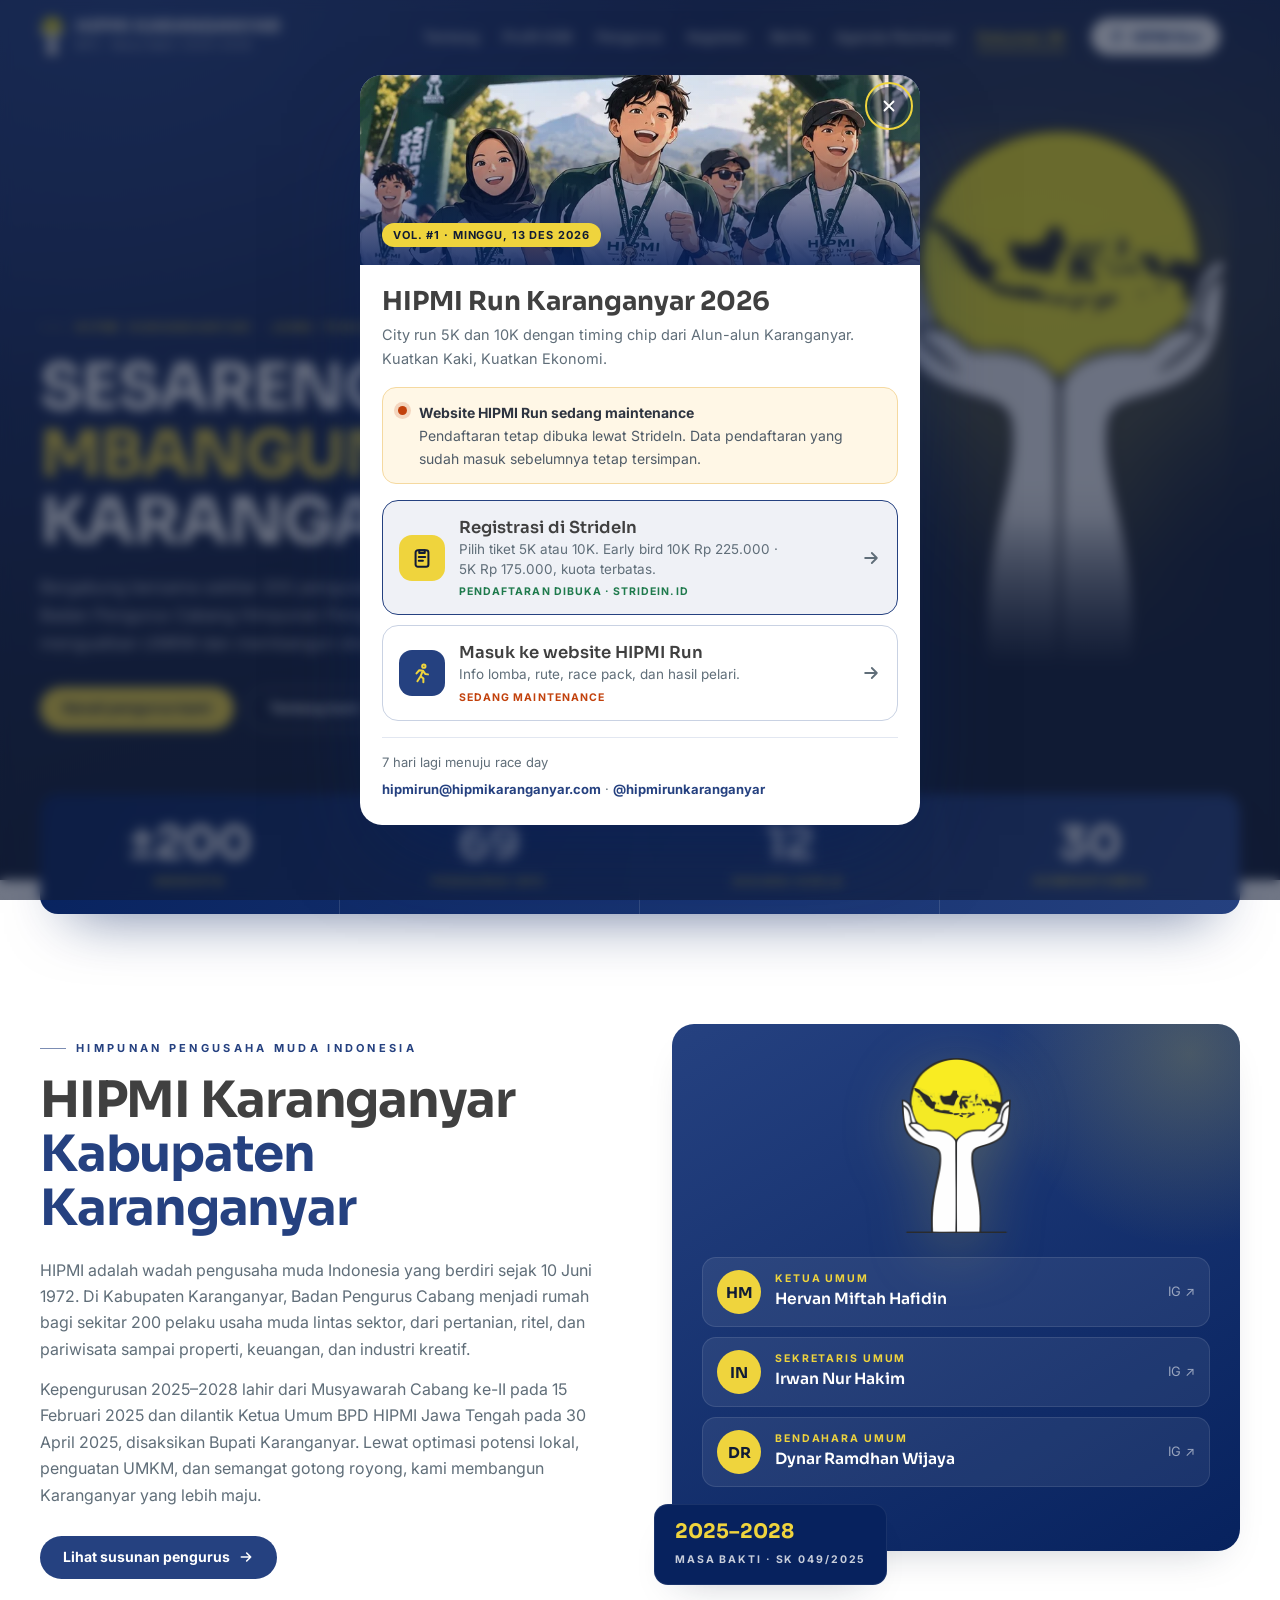
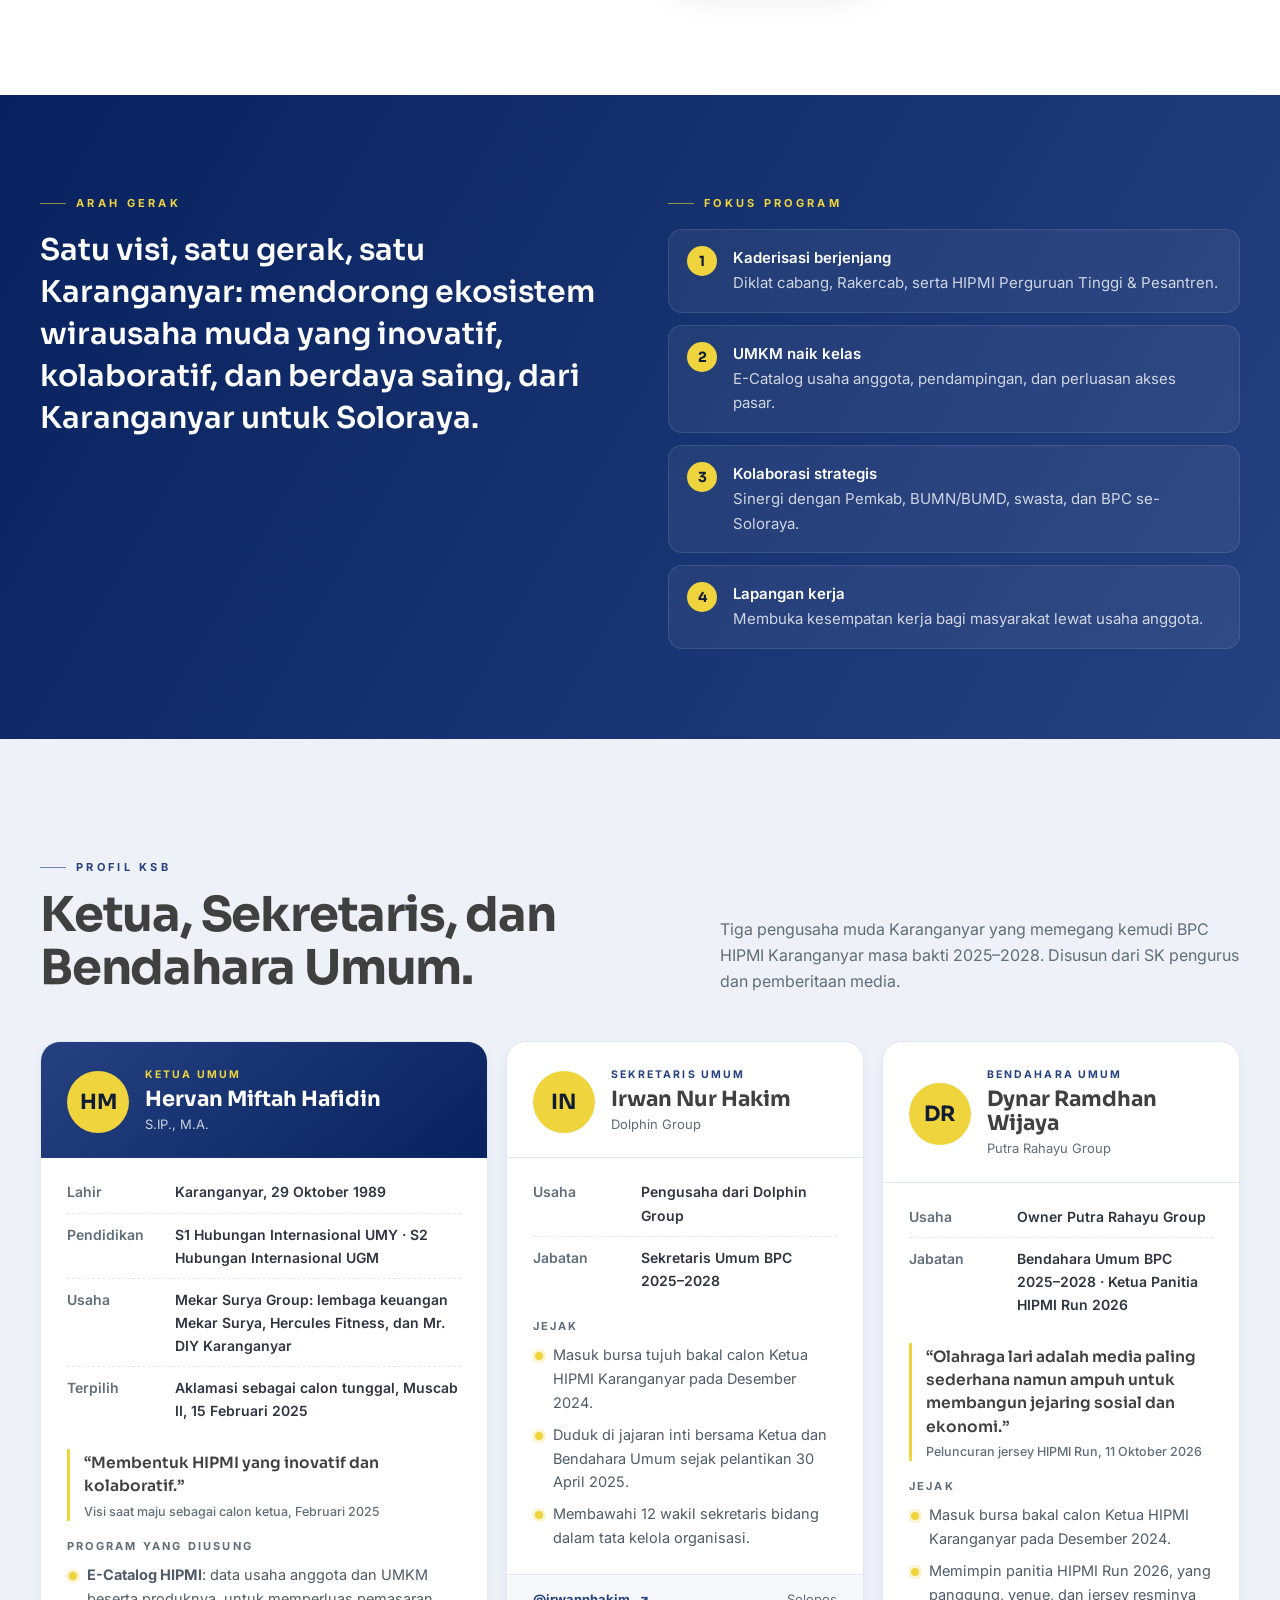
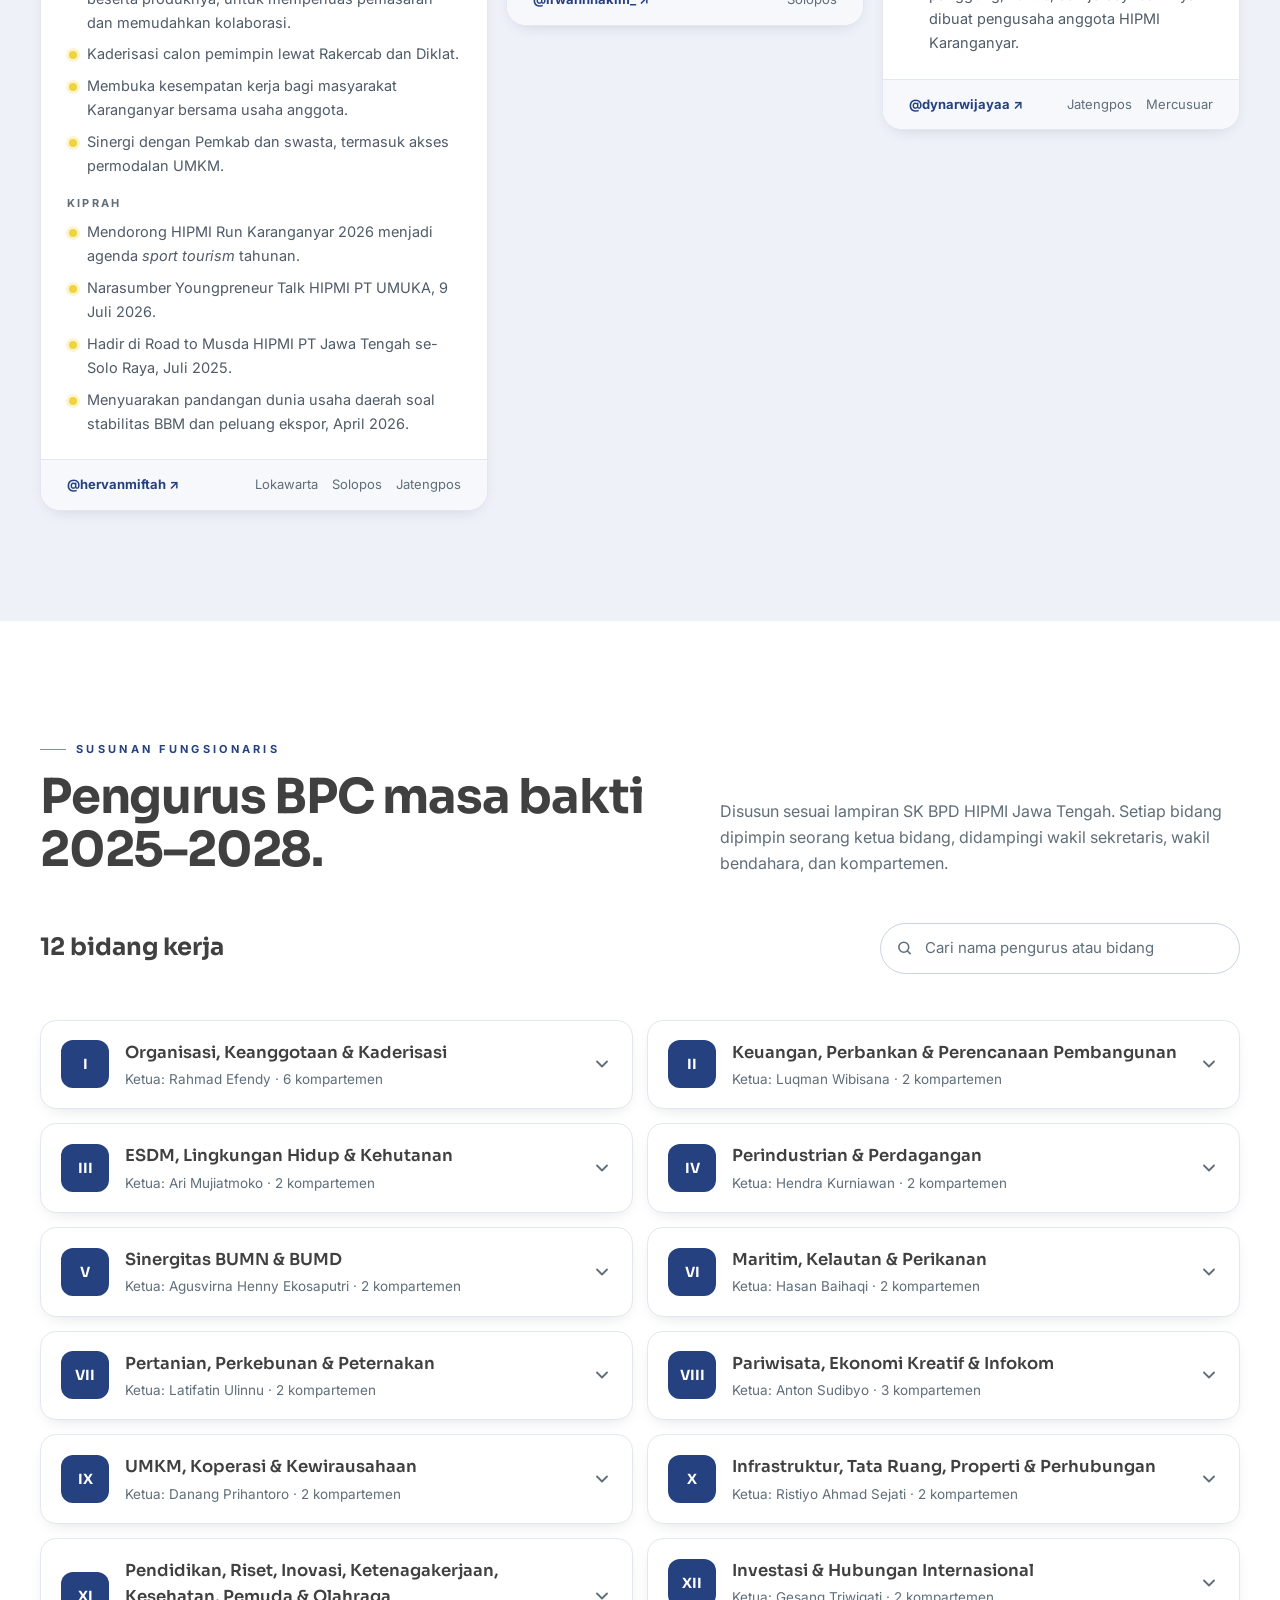
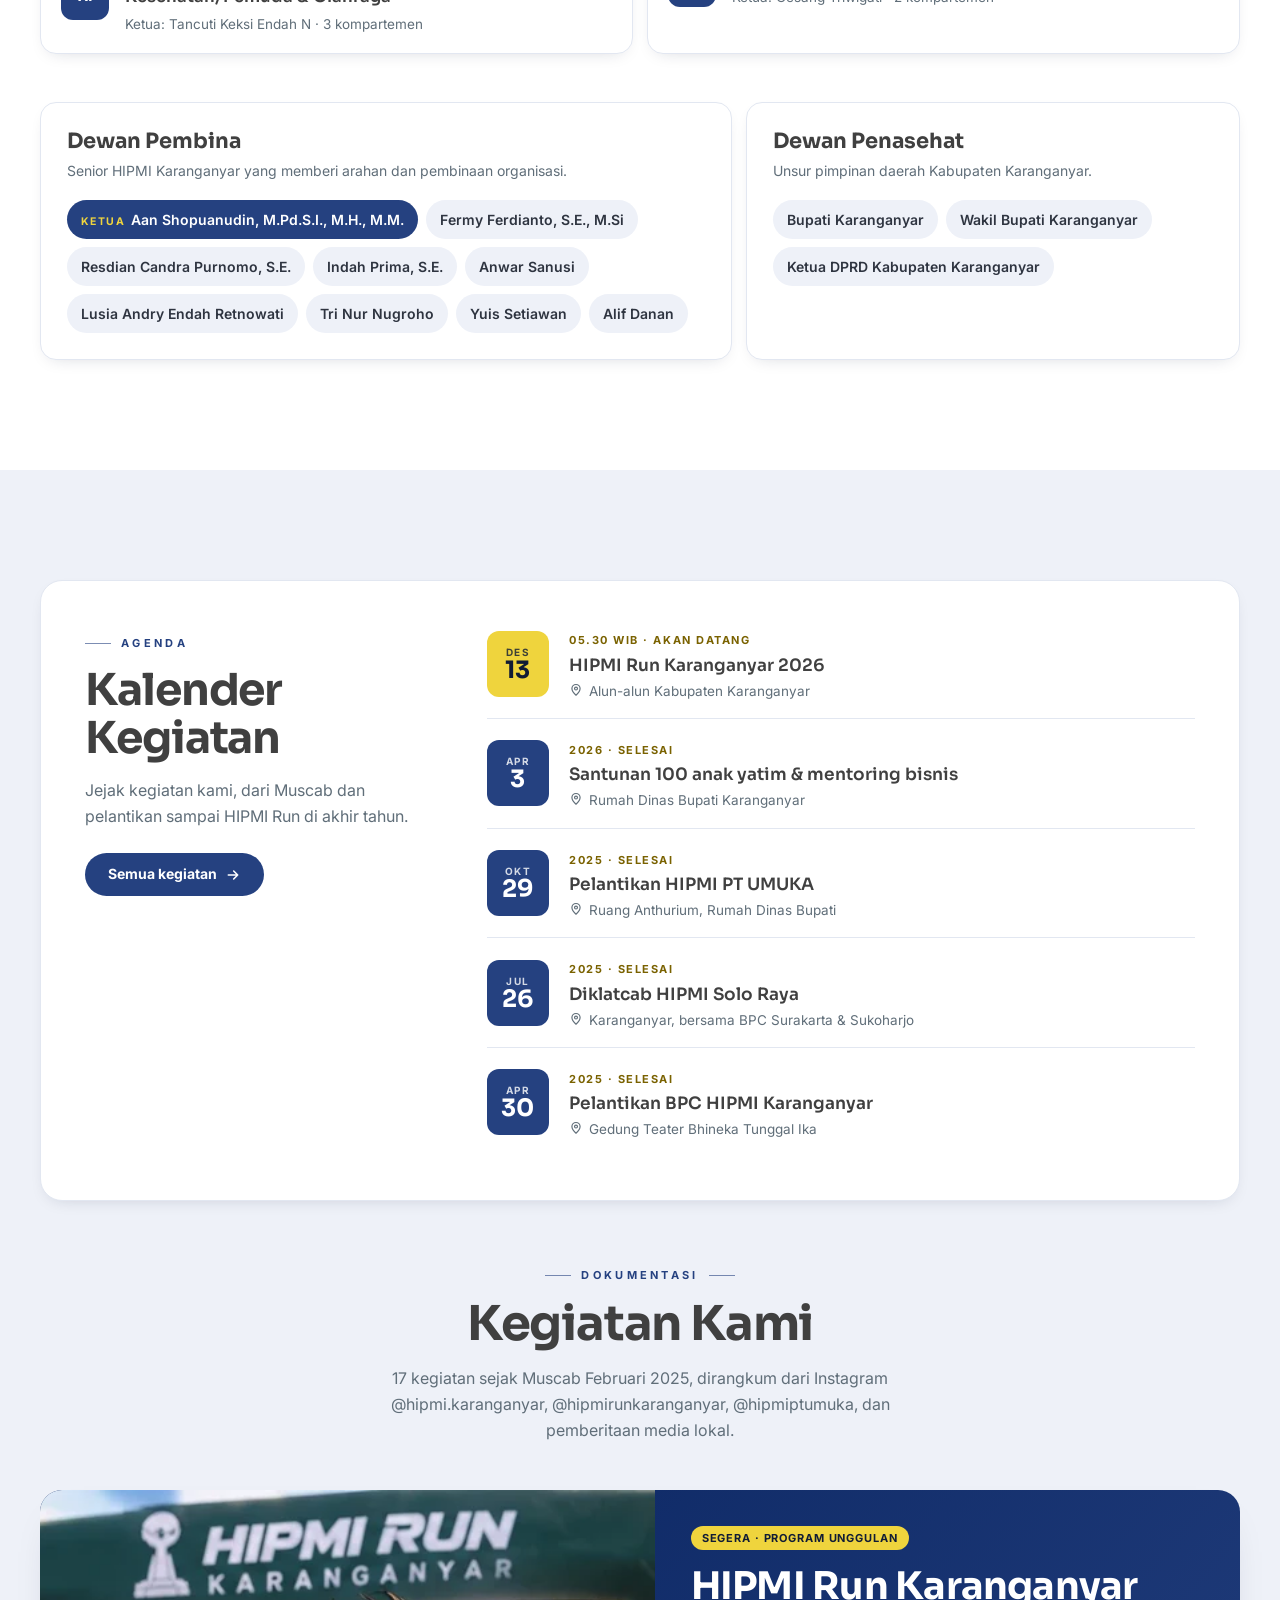
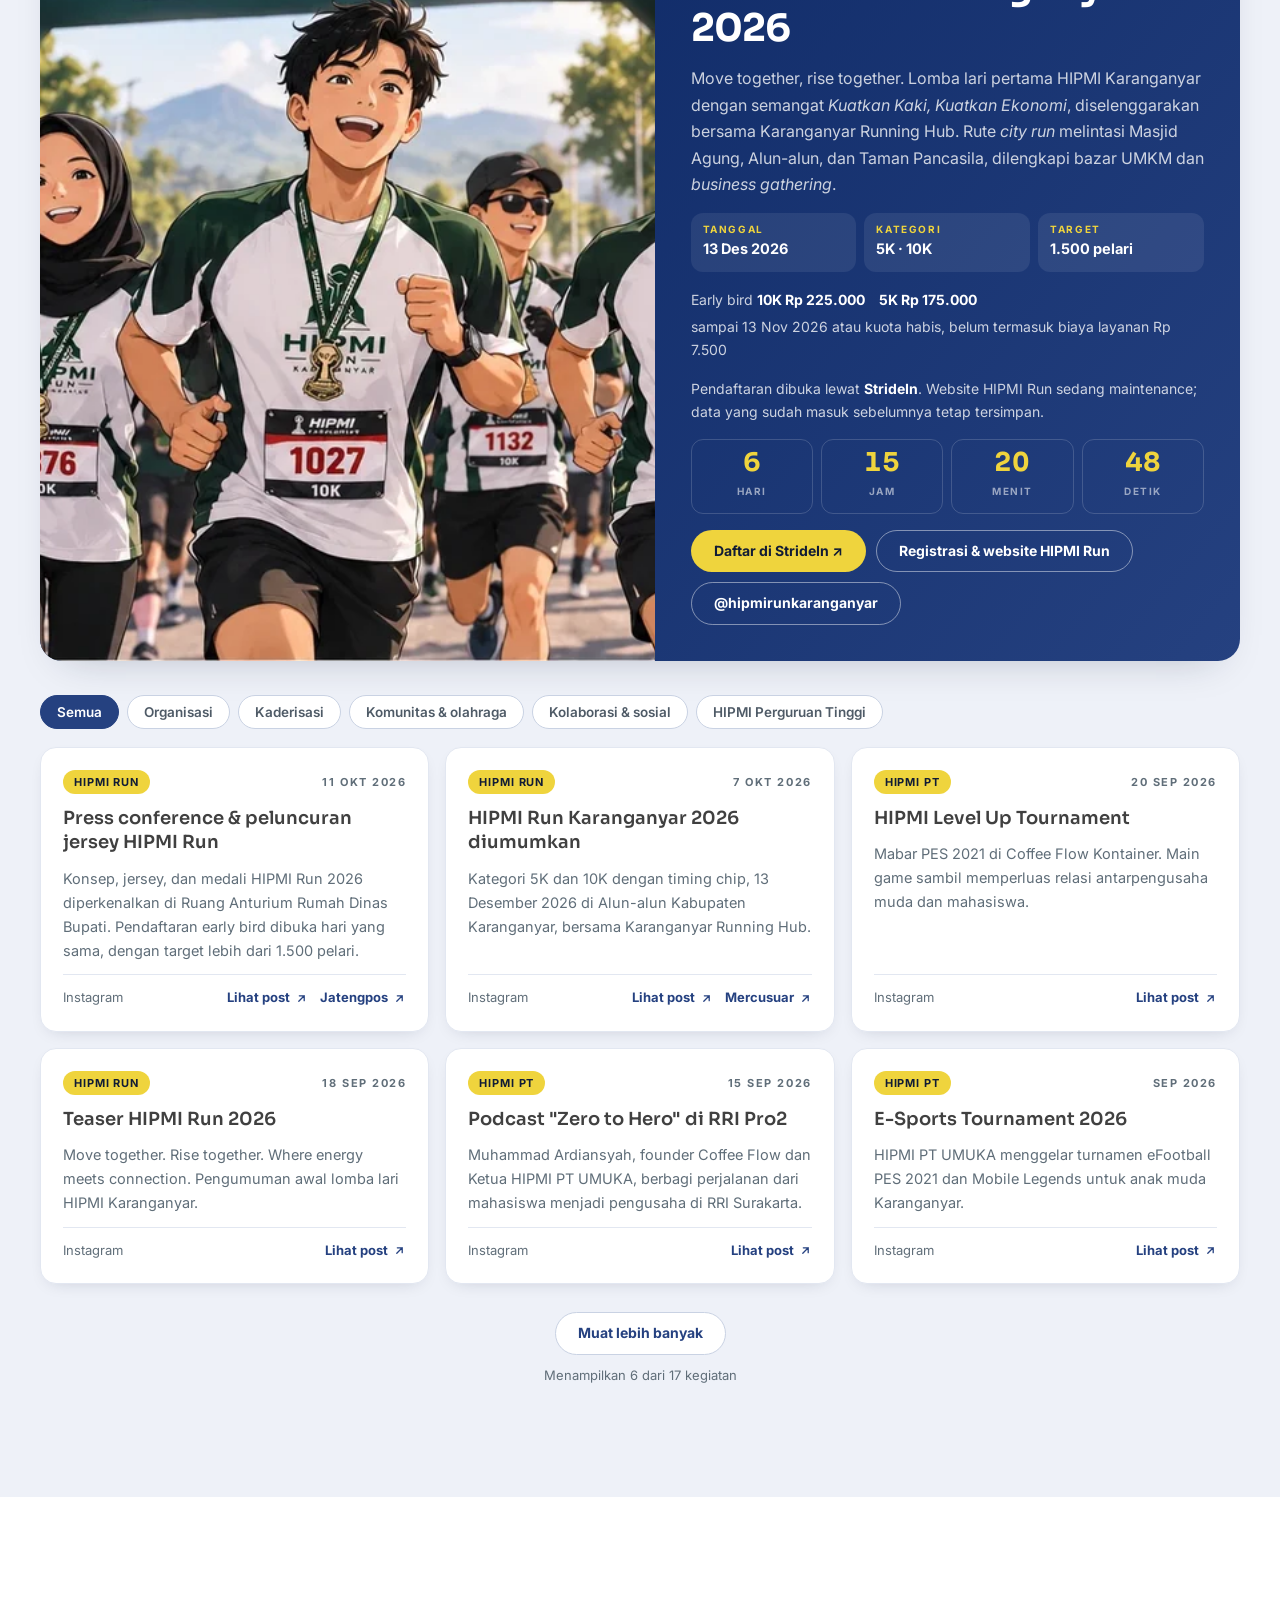
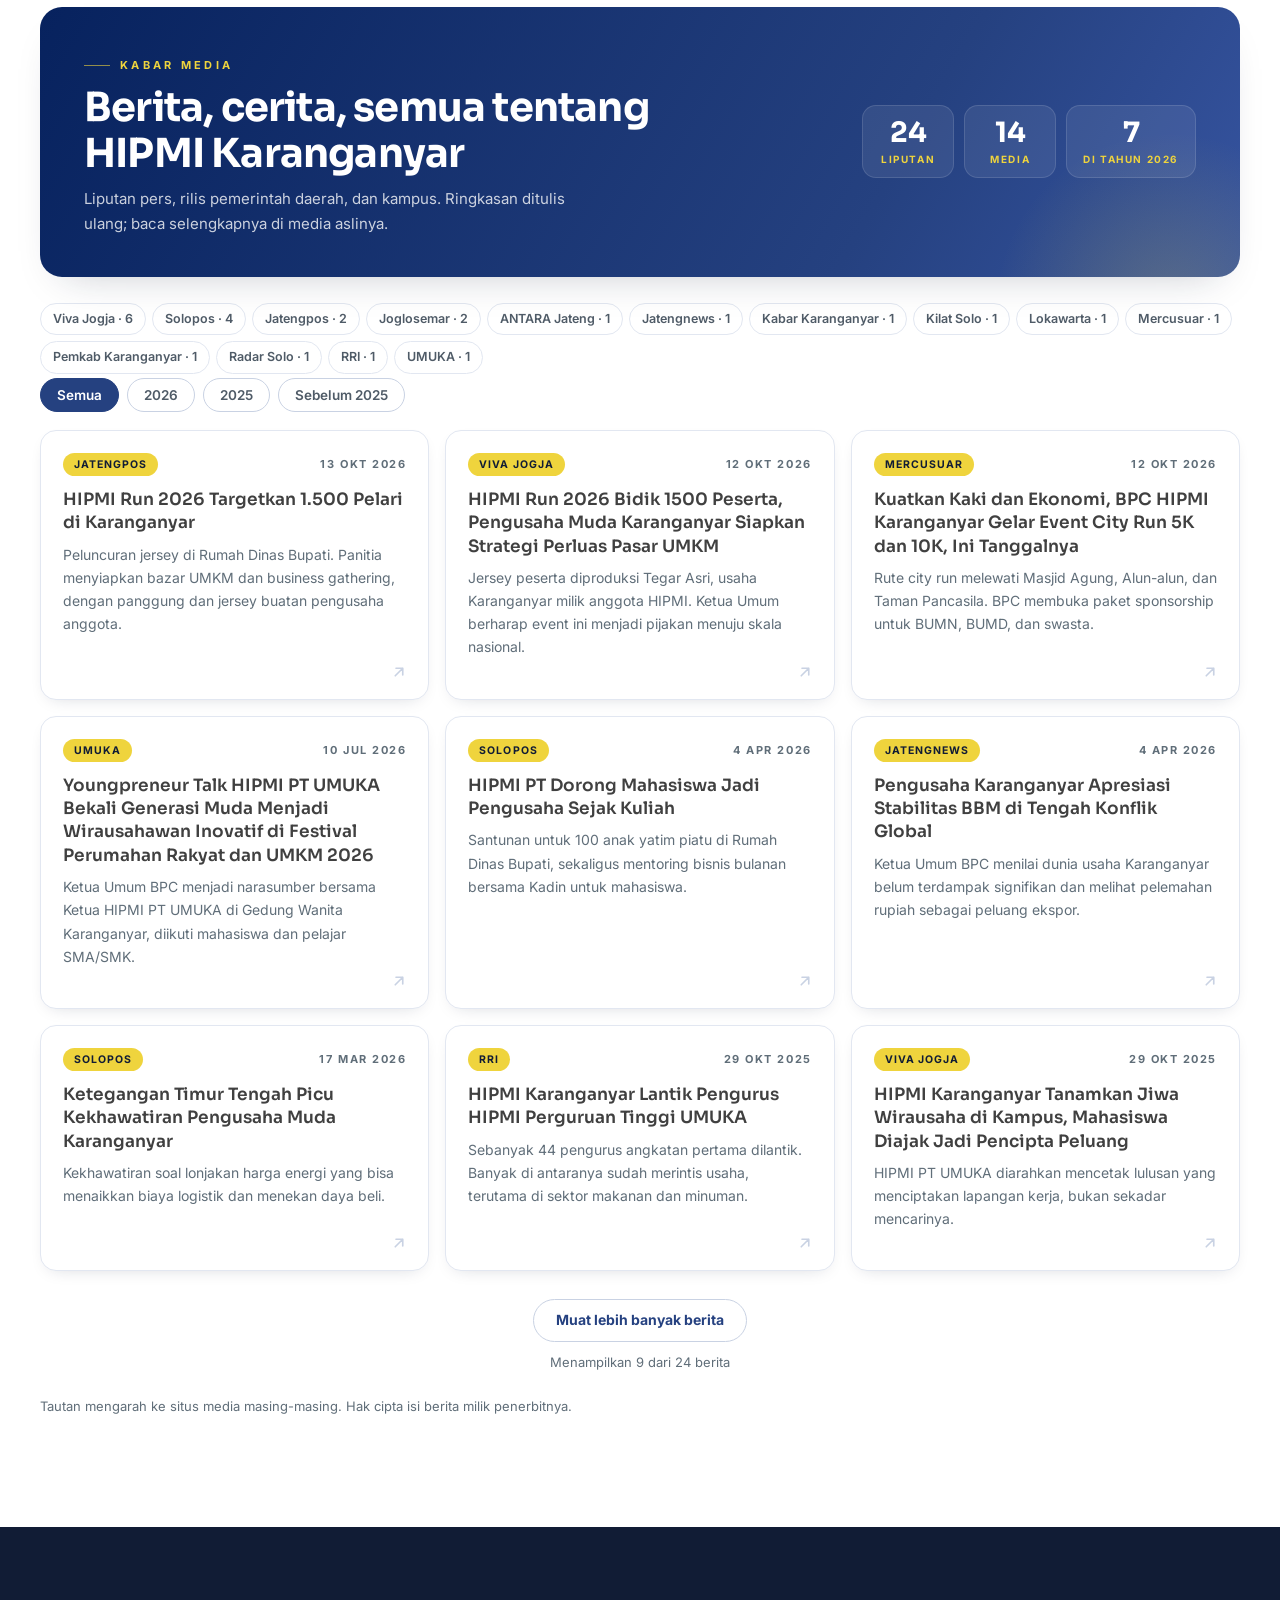
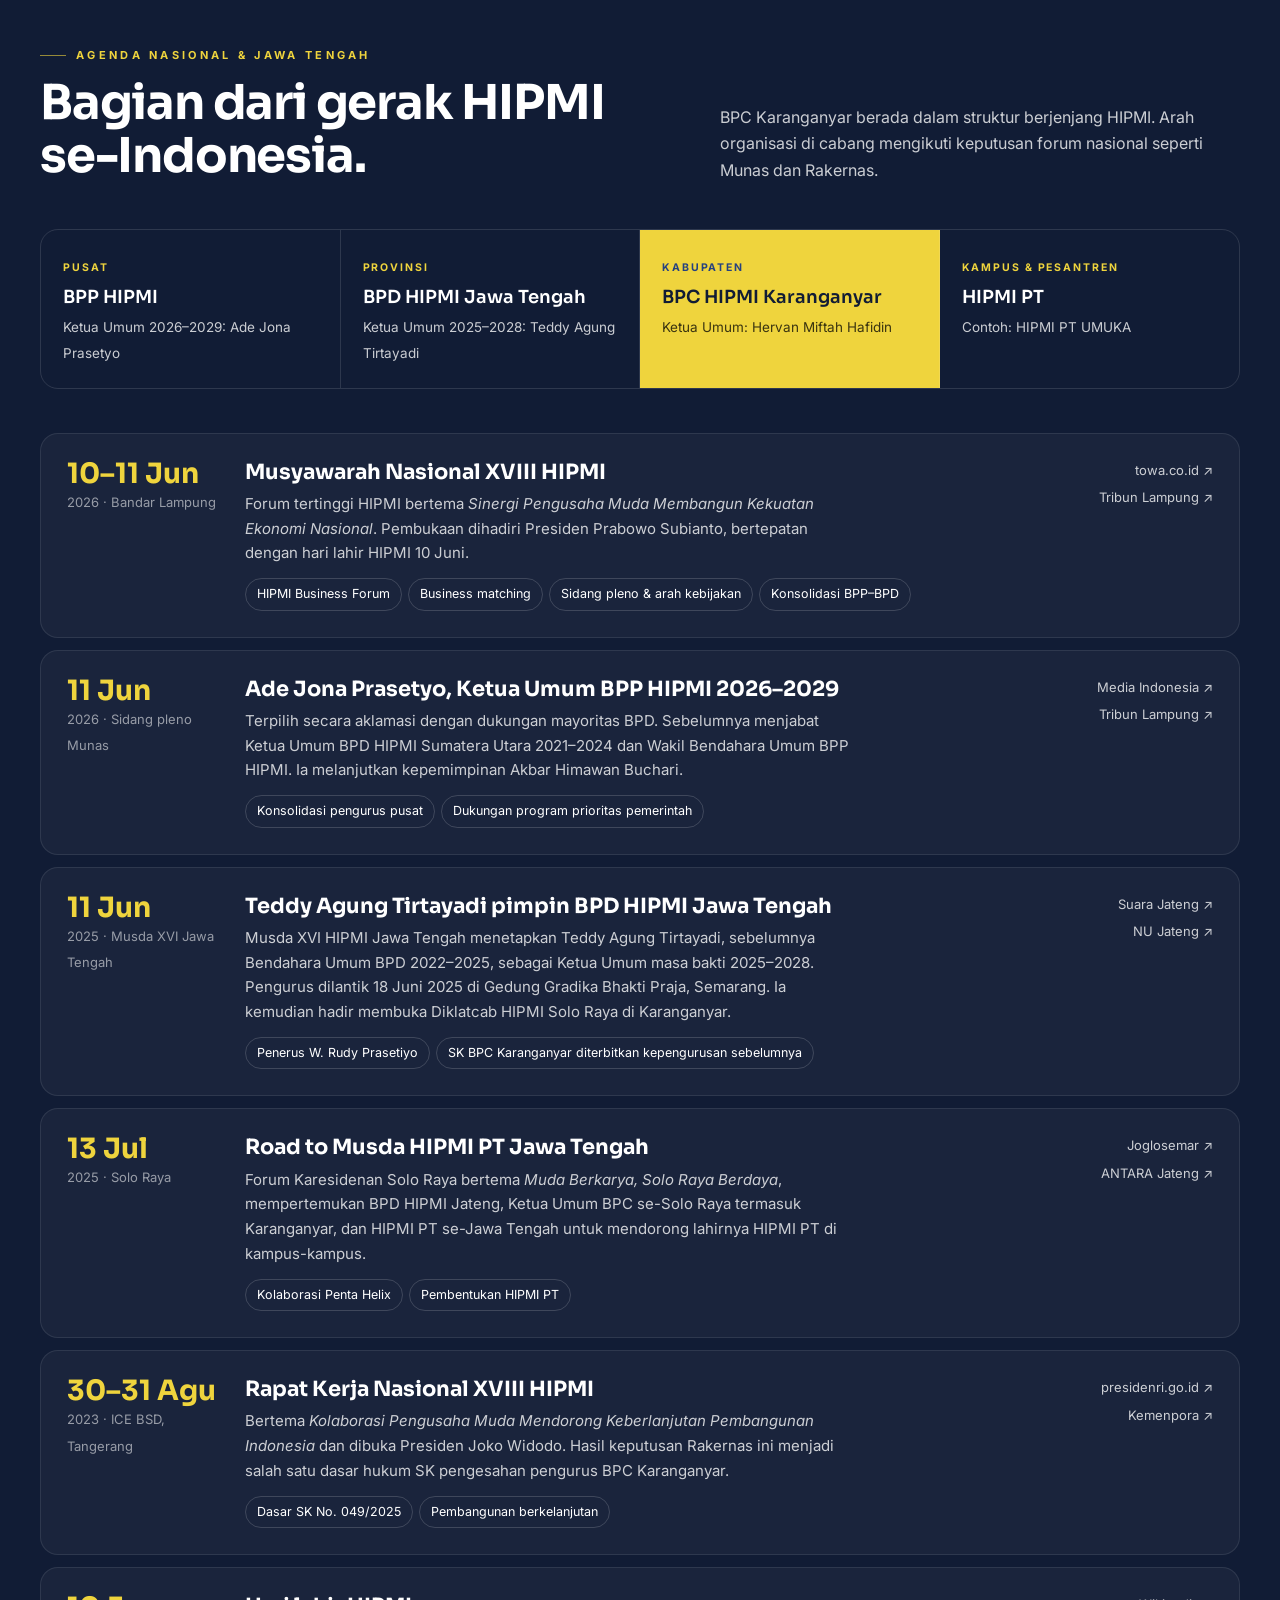
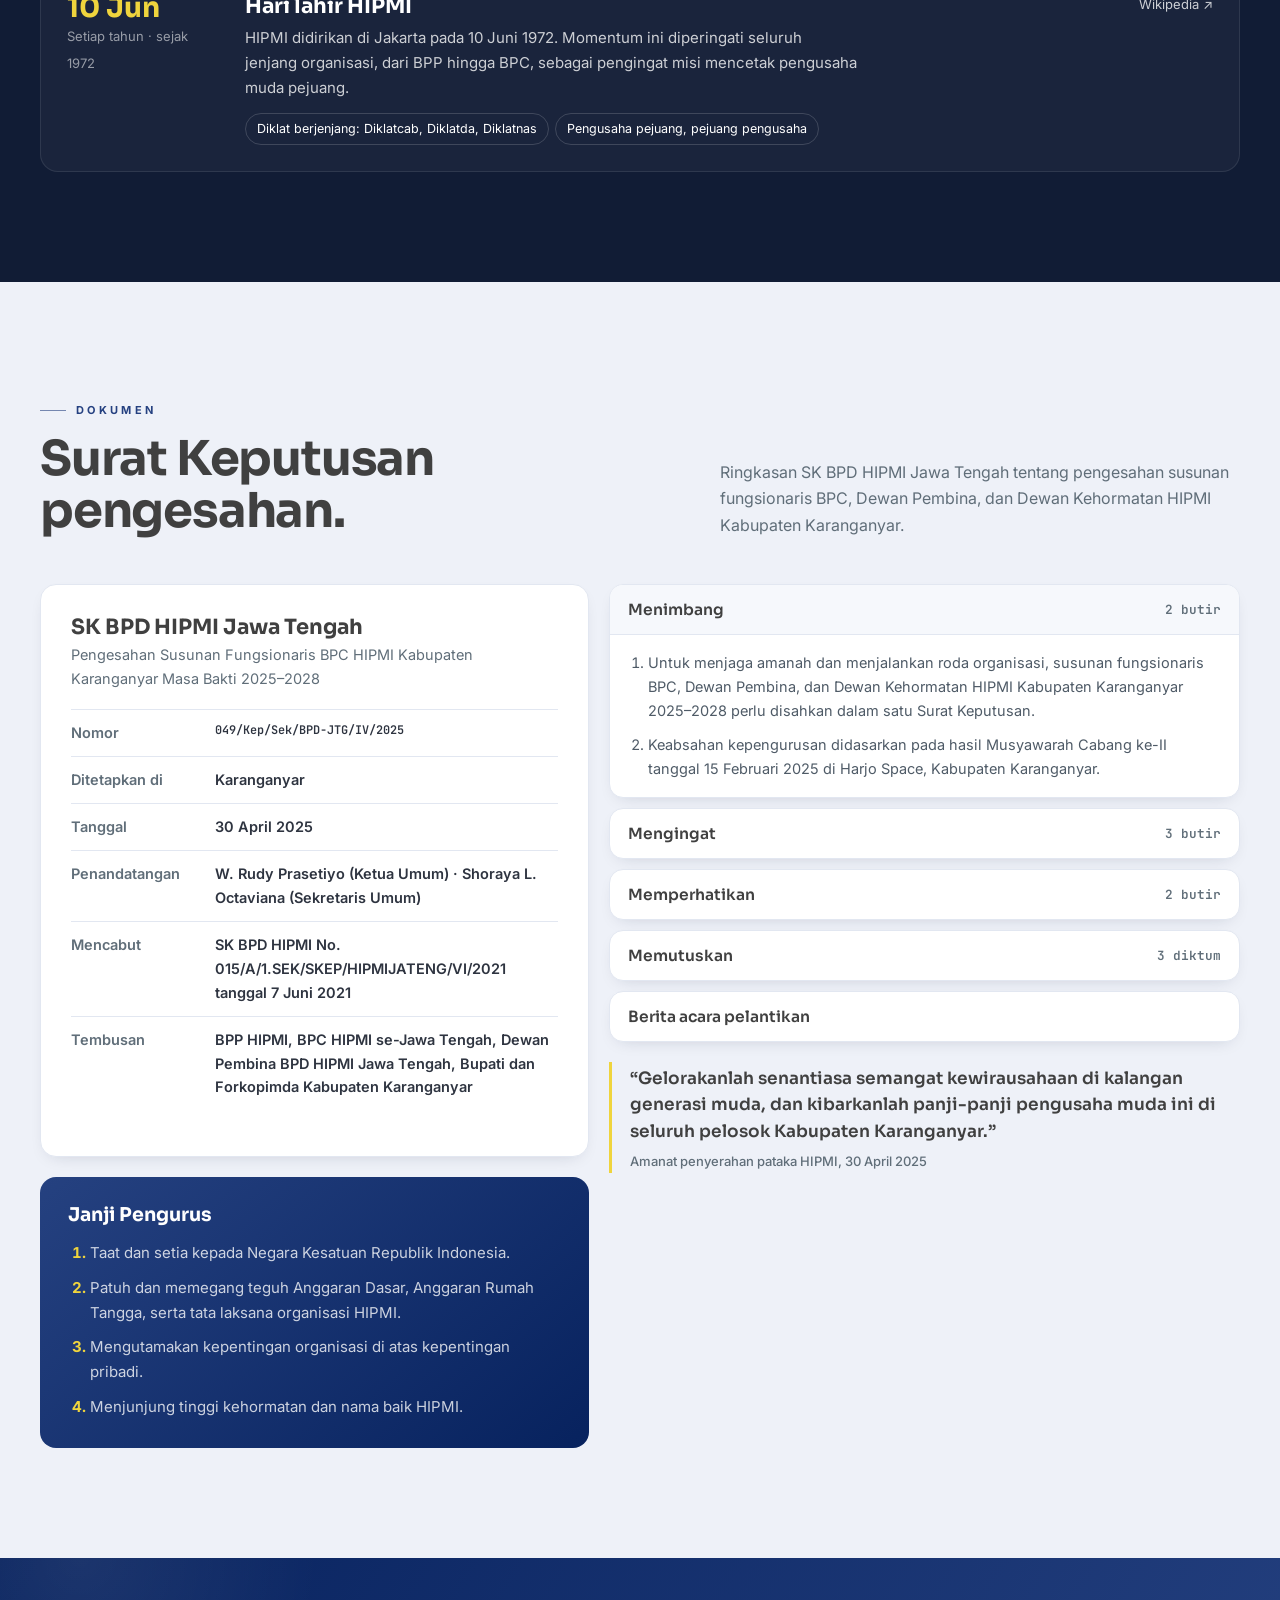
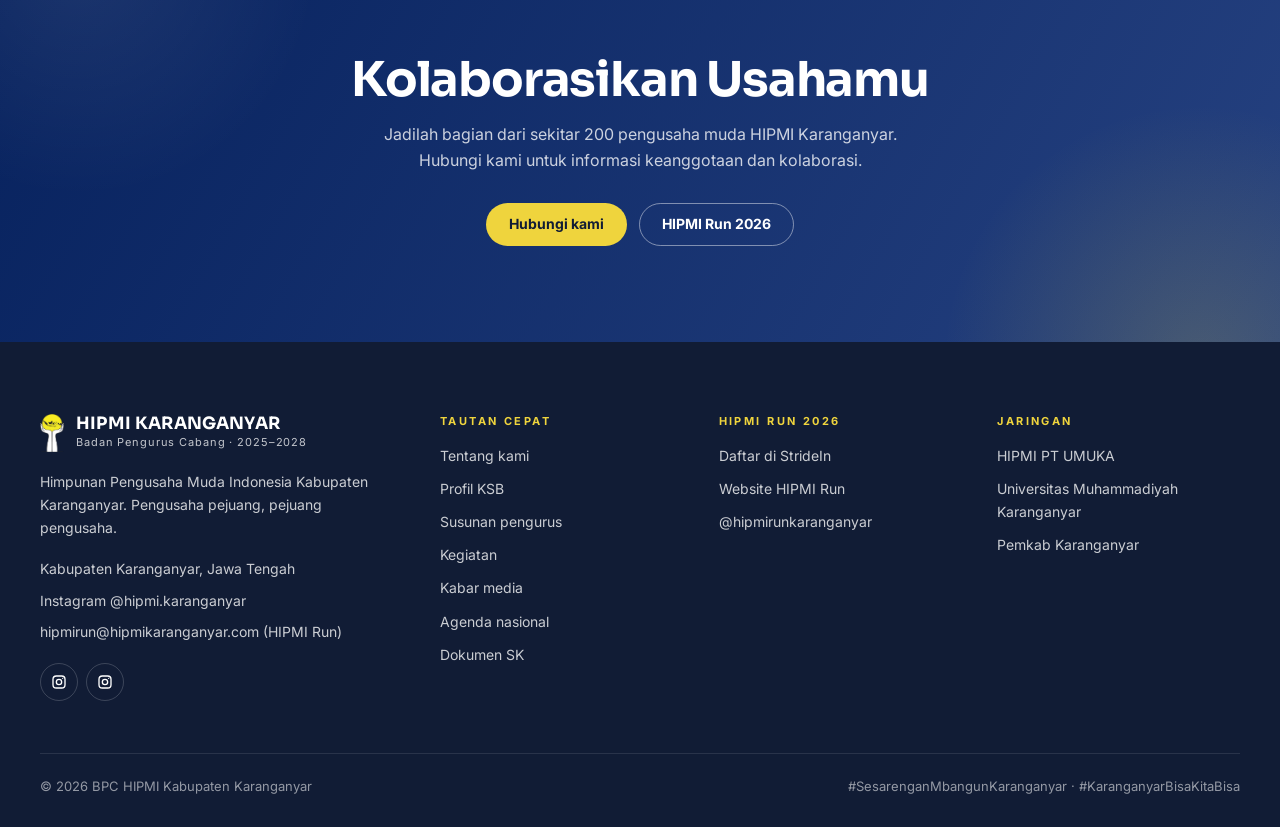
==== commit f017d192: "Nama situs dan logo HIPMI untuk hasil pencarian Google Favicon persegi (48, 96, 192 px dan favicon.i" ====
--- a/index.html
+++ b/index.html
@@ -3,17 +3,66 @@
 <head>
 <meta charset="utf-8">
 <meta name="viewport" content="width=device-width, initial-scale=1">
-<title>HIPMI Karanganyar</title>
-<meta name="description" content="Profil Badan Pengurus Cabang Himpunan Pengusaha Muda Indonesia Kabupaten Karanganyar, masa bakti 2025–2028: susunan pengurus, kegiatan, agenda nasional, dan dokumen SK.">
+<title>HIPMI Karanganyar – Himpunan Pengusaha Muda Indonesia Kabupaten Karanganyar</title>
+<meta name="description" content="Website resmi BPC HIPMI Karanganyar: wadah sekitar 200 pengusaha muda Kabupaten Karanganyar. Profil Ketua, Sekretaris, dan Bendahara Umum, susunan pengurus 2025–2028, kegiatan, kabar media, dan HIPMI Run 2026.">
 <meta name="theme-color" content="#07225E">
-<link rel="icon" type="image/png" href="assets/logo-mark.png">
+<meta name="application-name" content="HIPMI Karanganyar">
+<meta name="apple-mobile-web-app-title" content="HIPMI Karanganyar">
+<link rel="icon" href="/favicon.ico" sizes="48x48">
+<link rel="icon" type="image/png" sizes="192x192" href="/assets/icon-192.png">
+<link rel="icon" type="image/png" sizes="96x96" href="/assets/icon-96.png">
+<link rel="apple-touch-icon" href="/assets/apple-touch-icon.png">
 <link rel="canonical" href="https://hipmikaranganyar.com/">
 <meta property="og:type" content="website">
+<meta property="og:locale" content="id_ID">
 <meta property="og:site_name" content="HIPMI Karanganyar">
-<meta property="og:title" content="BPC HIPMI Kabupaten Karanganyar 2025–2028">
-<meta property="og:description" content="Profil, pengurus, kegiatan, dan agenda Himpunan Pengusaha Muda Indonesia Kabupaten Karanganyar.">
+<meta property="og:title" content="HIPMI Karanganyar – Himpunan Pengusaha Muda Indonesia Kabupaten Karanganyar">
+<meta property="og:description" content="Wadah sekitar 200 pengusaha muda Kabupaten Karanganyar. Profil pengurus 2025–2028, kegiatan, kabar media, dan HIPMI Run 2026.">
 <meta property="og:url" content="https://hipmikaranganyar.com/">
-<meta property="og:image" content="https://hipmikaranganyar.com/assets/hipmi-run.webp">
+<meta property="og:image" content="https://hipmikaranganyar.com/assets/og-image.jpg">
+<meta property="og:image:width" content="1200">
+<meta property="og:image:height" content="630">
+<meta property="og:image:alt" content="Logo HIPMI dan tulisan HIPMI Karanganyar">
+<meta name="twitter:card" content="summary_large_image">
+<script type="application/ld+json">
+{
+  "@context": "https://schema.org",
+  "@graph": [
+    {
+      "@type": "WebSite",
+      "@id": "https://hipmikaranganyar.com/#website",
+      "url": "https://hipmikaranganyar.com/",
+      "name": "HIPMI Karanganyar",
+      "alternateName": ["BPC HIPMI Karanganyar", "HIPMI Kabupaten Karanganyar"],
+      "inLanguage": "id-ID",
+      "publisher": { "@id": "https://hipmikaranganyar.com/#organization" }
+    },
+    {
+      "@type": "Organization",
+      "@id": "https://hipmikaranganyar.com/#organization",
+      "name": "HIPMI Karanganyar",
+      "alternateName": "BPC HIPMI Kabupaten Karanganyar",
+      "legalName": "Badan Pengurus Cabang Himpunan Pengusaha Muda Indonesia Kabupaten Karanganyar",
+      "url": "https://hipmikaranganyar.com/",
+      "logo": {
+        "@type": "ImageObject",
+        "url": "https://hipmikaranganyar.com/assets/icon-192.png",
+        "width": 192,
+        "height": 192
+      },
+      "image": "https://hipmikaranganyar.com/assets/og-image.jpg",
+      "address": {
+        "@type": "PostalAddress",
+        "addressLocality": "Karanganyar",
+        "addressRegion": "Jawa Tengah",
+        "addressCountry": "ID"
+      },
+      "parentOrganization": { "@type": "Organization", "name": "BPD HIPMI Jawa Tengah" },
+      "sameAs": ["https://www.instagram.com/hipmi.karanganyar/"]
+    }
+  ]
+}
+</script>
 <link rel="preconnect" href="https://fonts.googleapis.com">
 <link rel="preconnect" href="https://fonts.gstatic.com" crossorigin>
 <link rel="stylesheet" href="https://fonts.googleapis.com/css2?family=Sora:wght@600;700&family=Inter:wght@400;500;600;700&family=JetBrains+Mono:wght@500&display=swap">
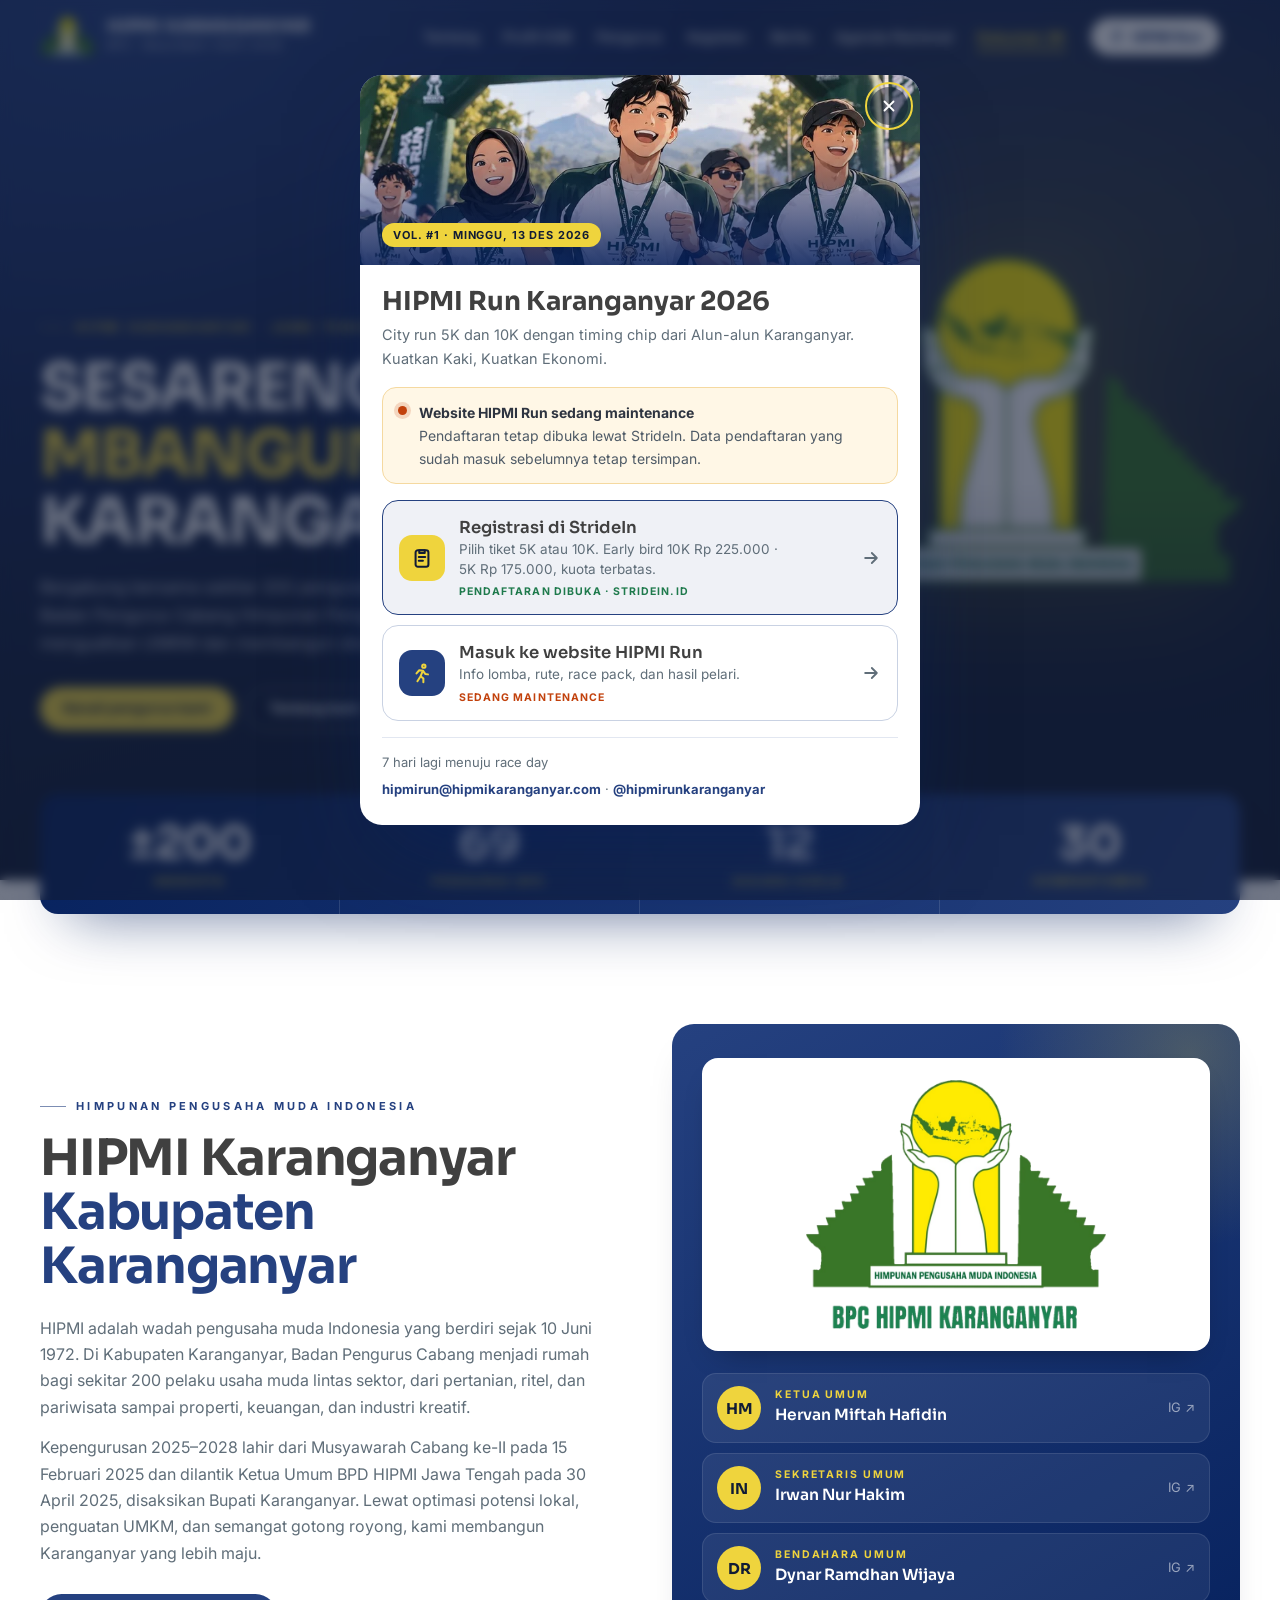
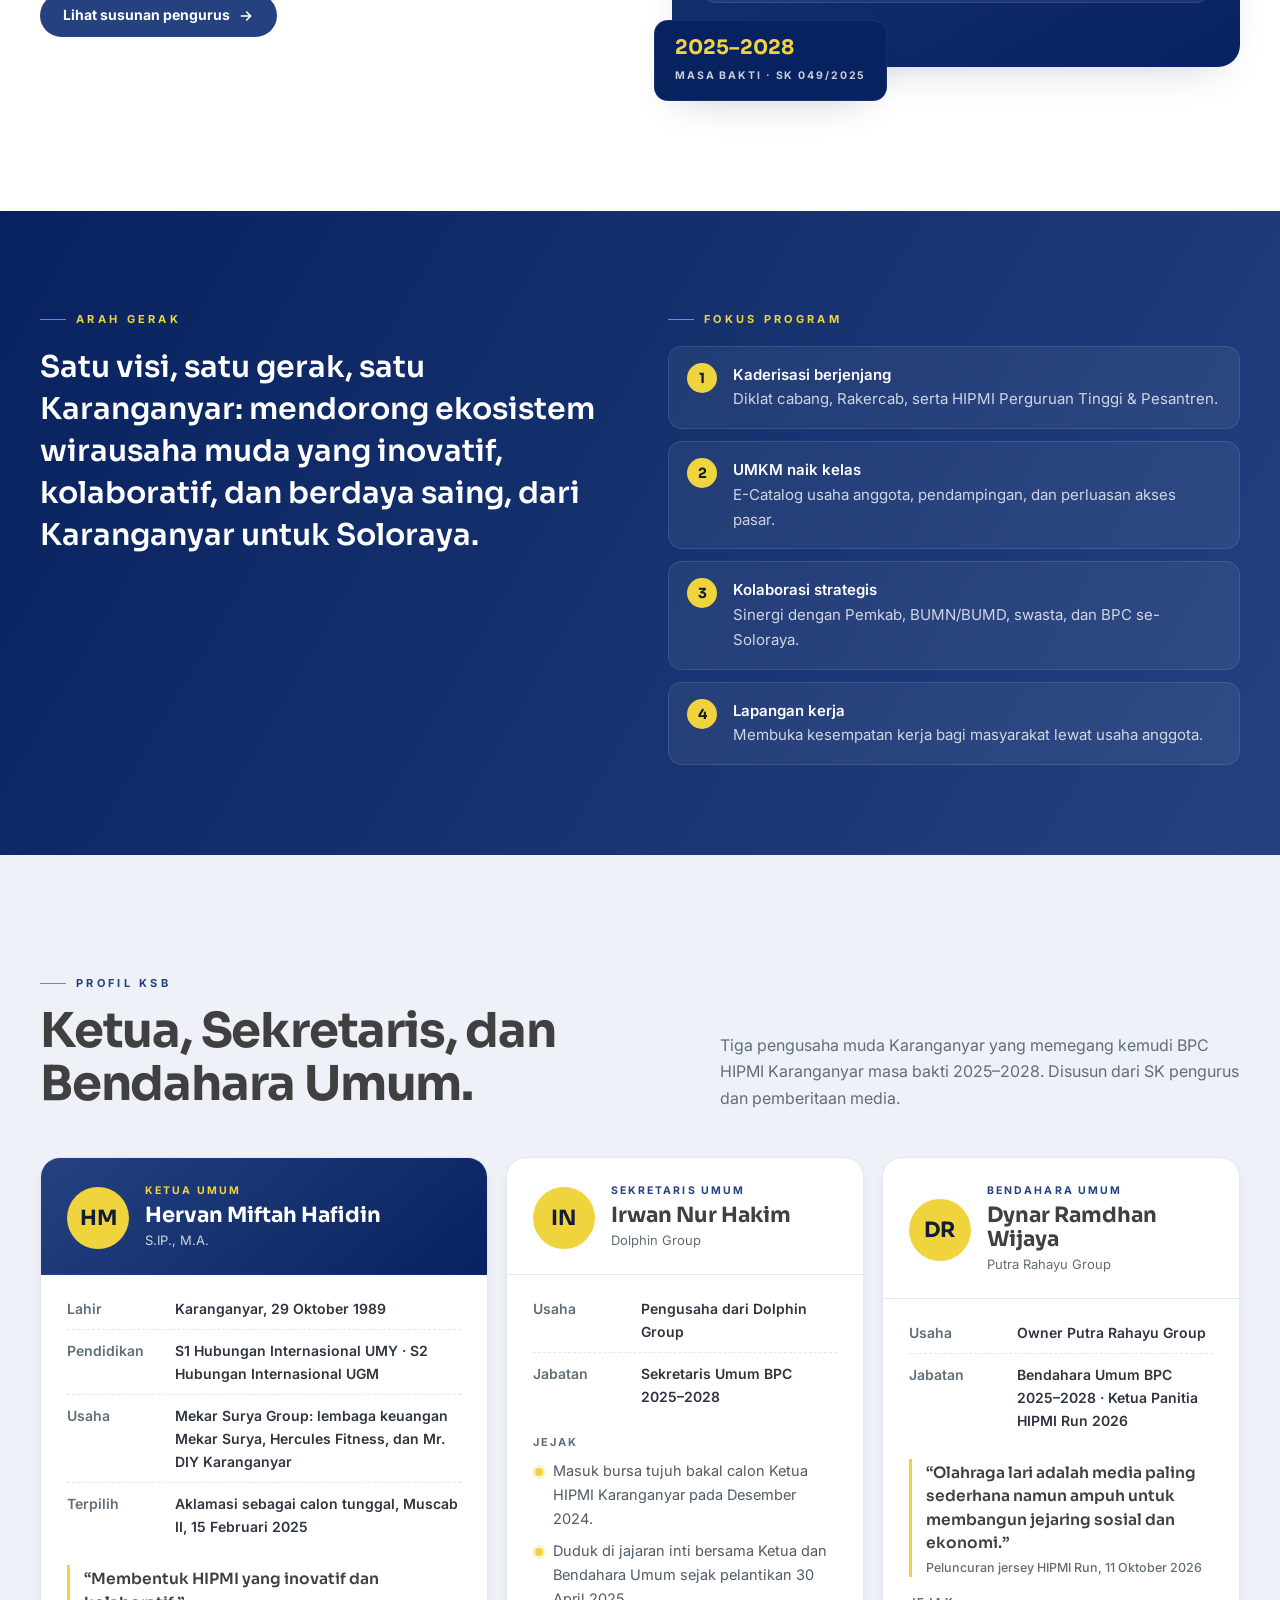
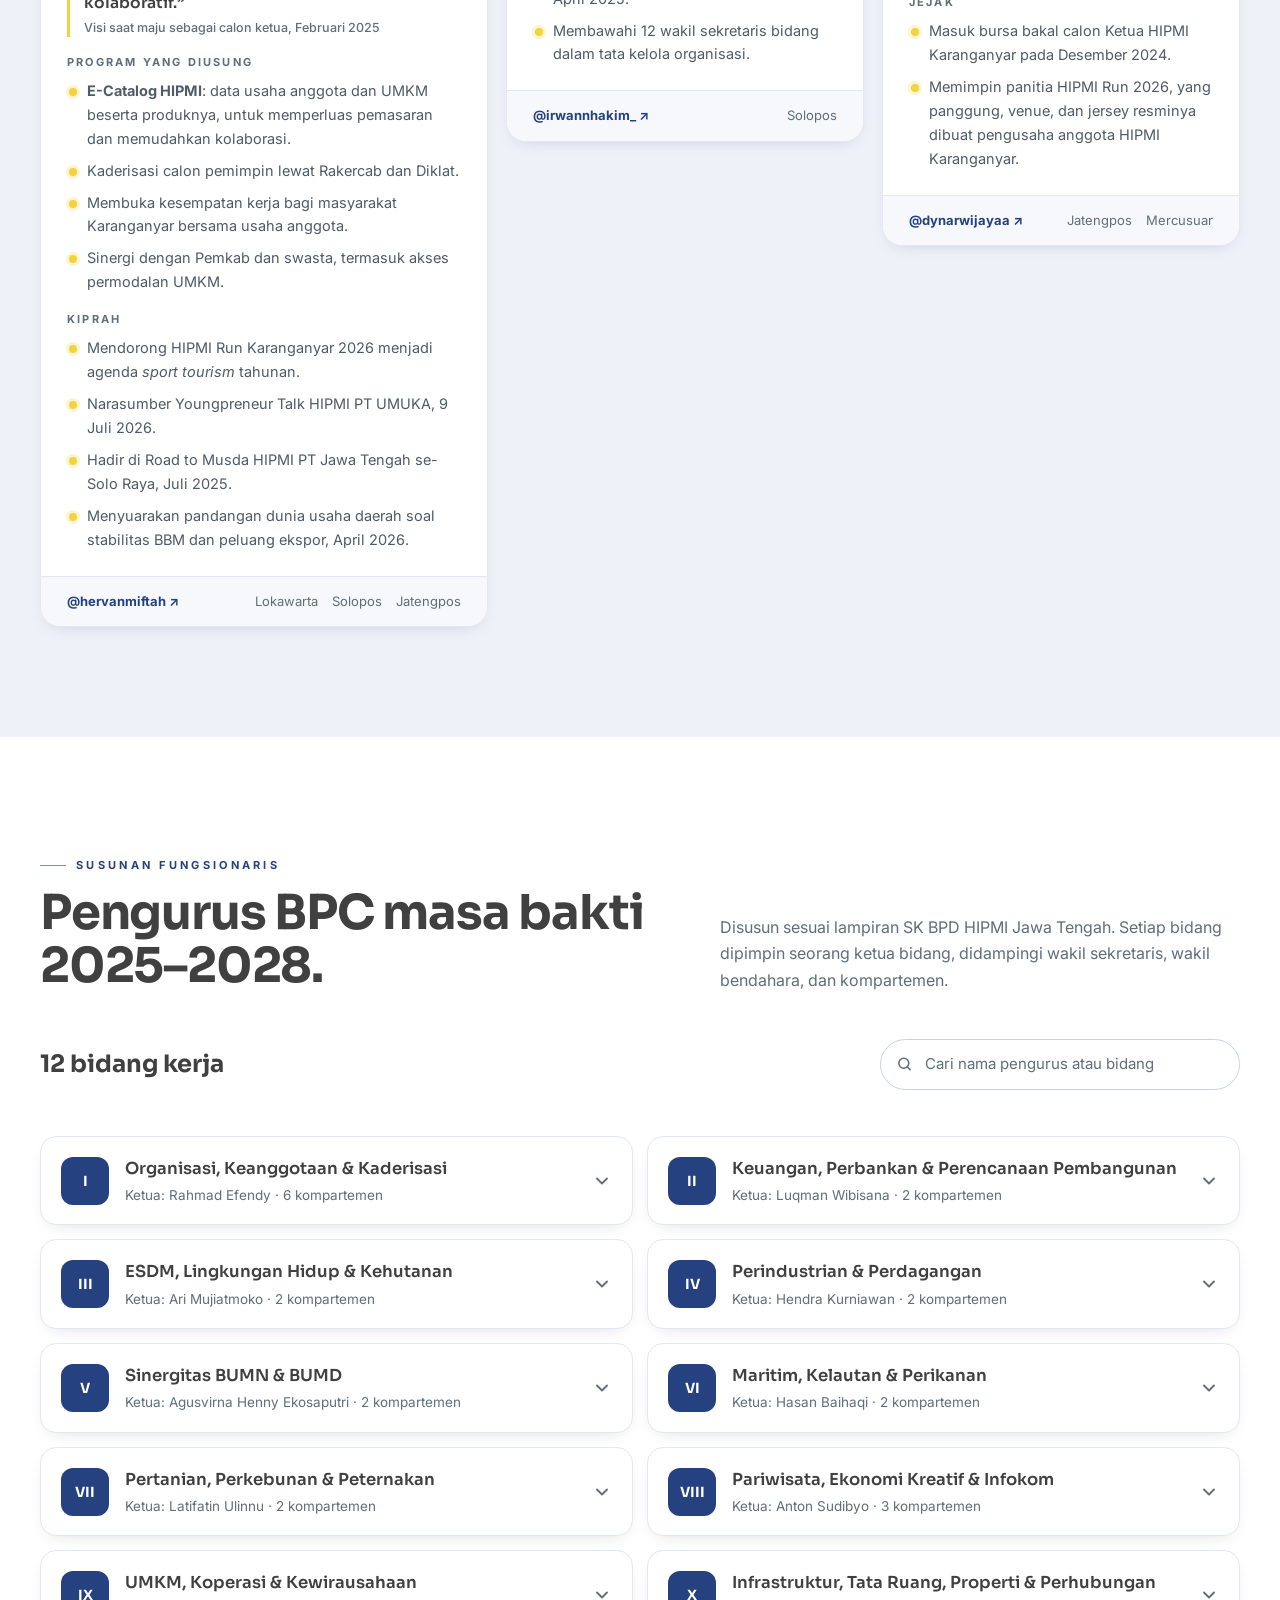
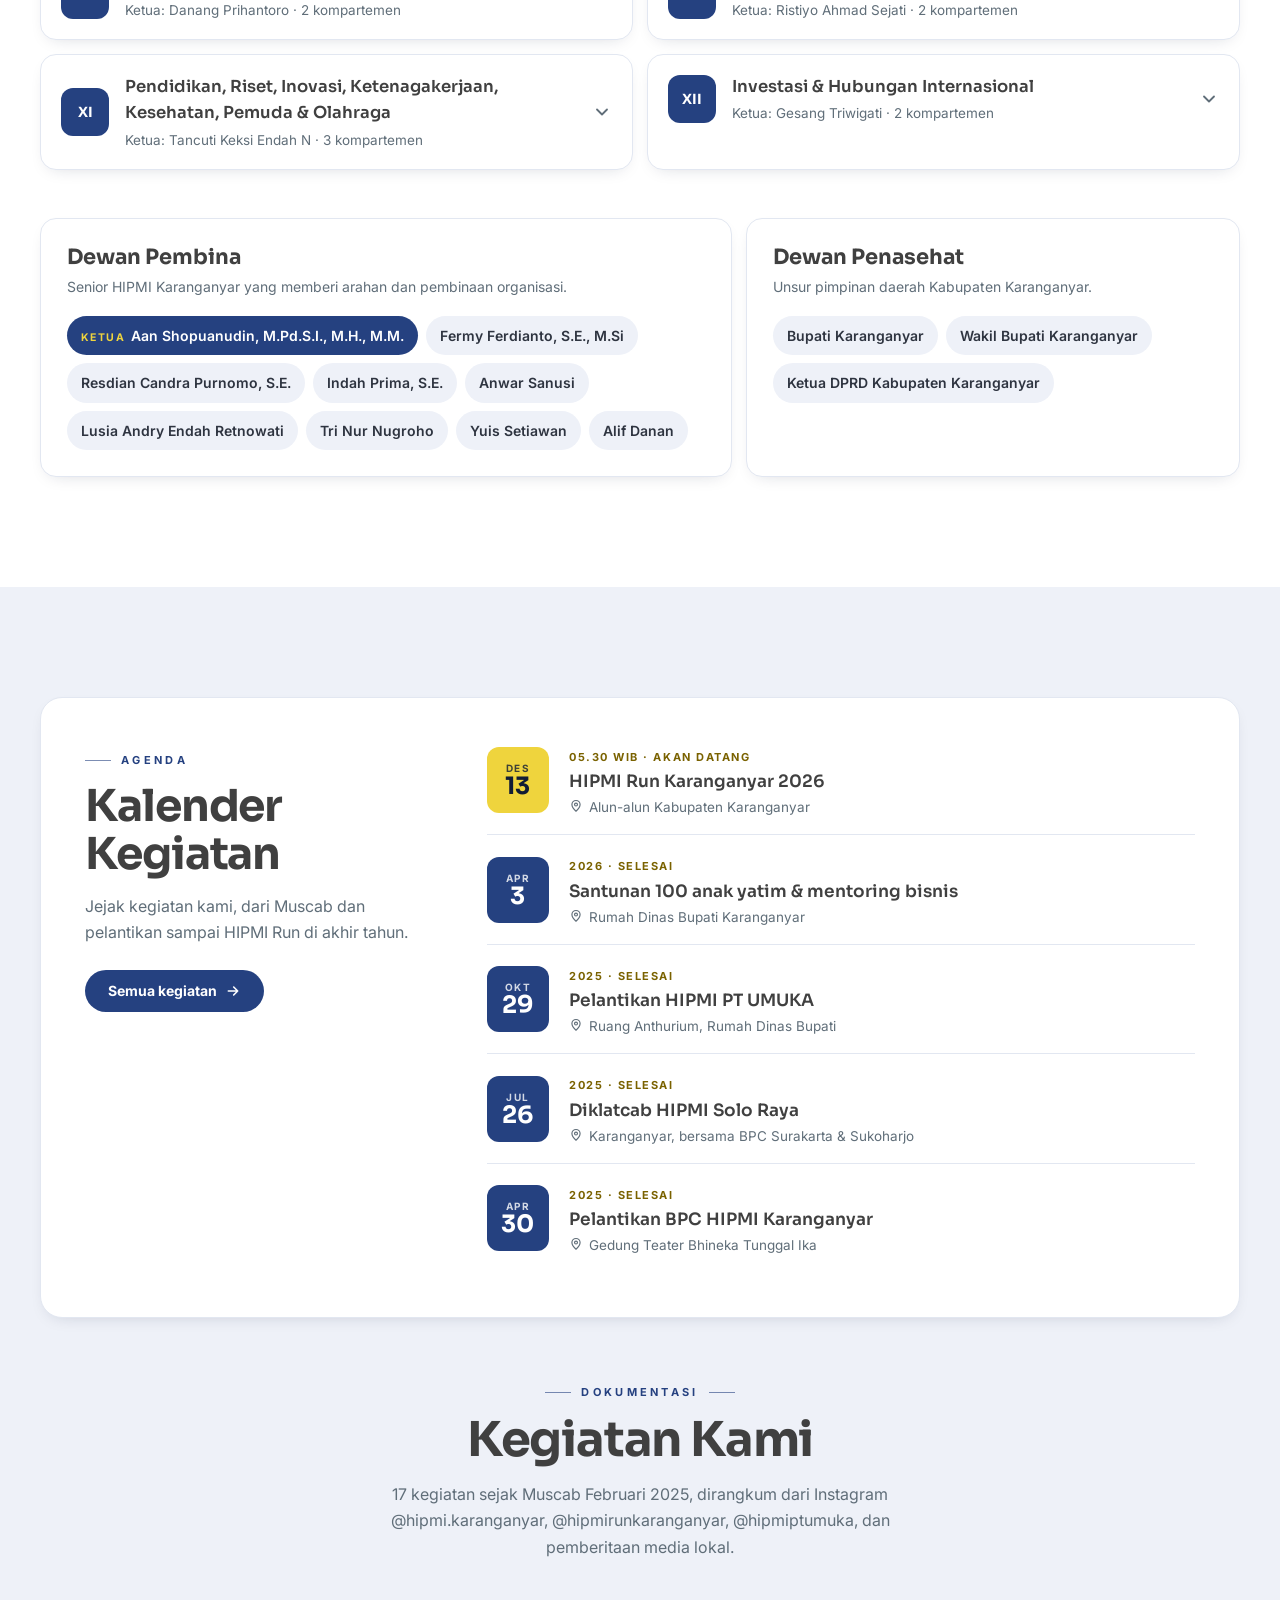
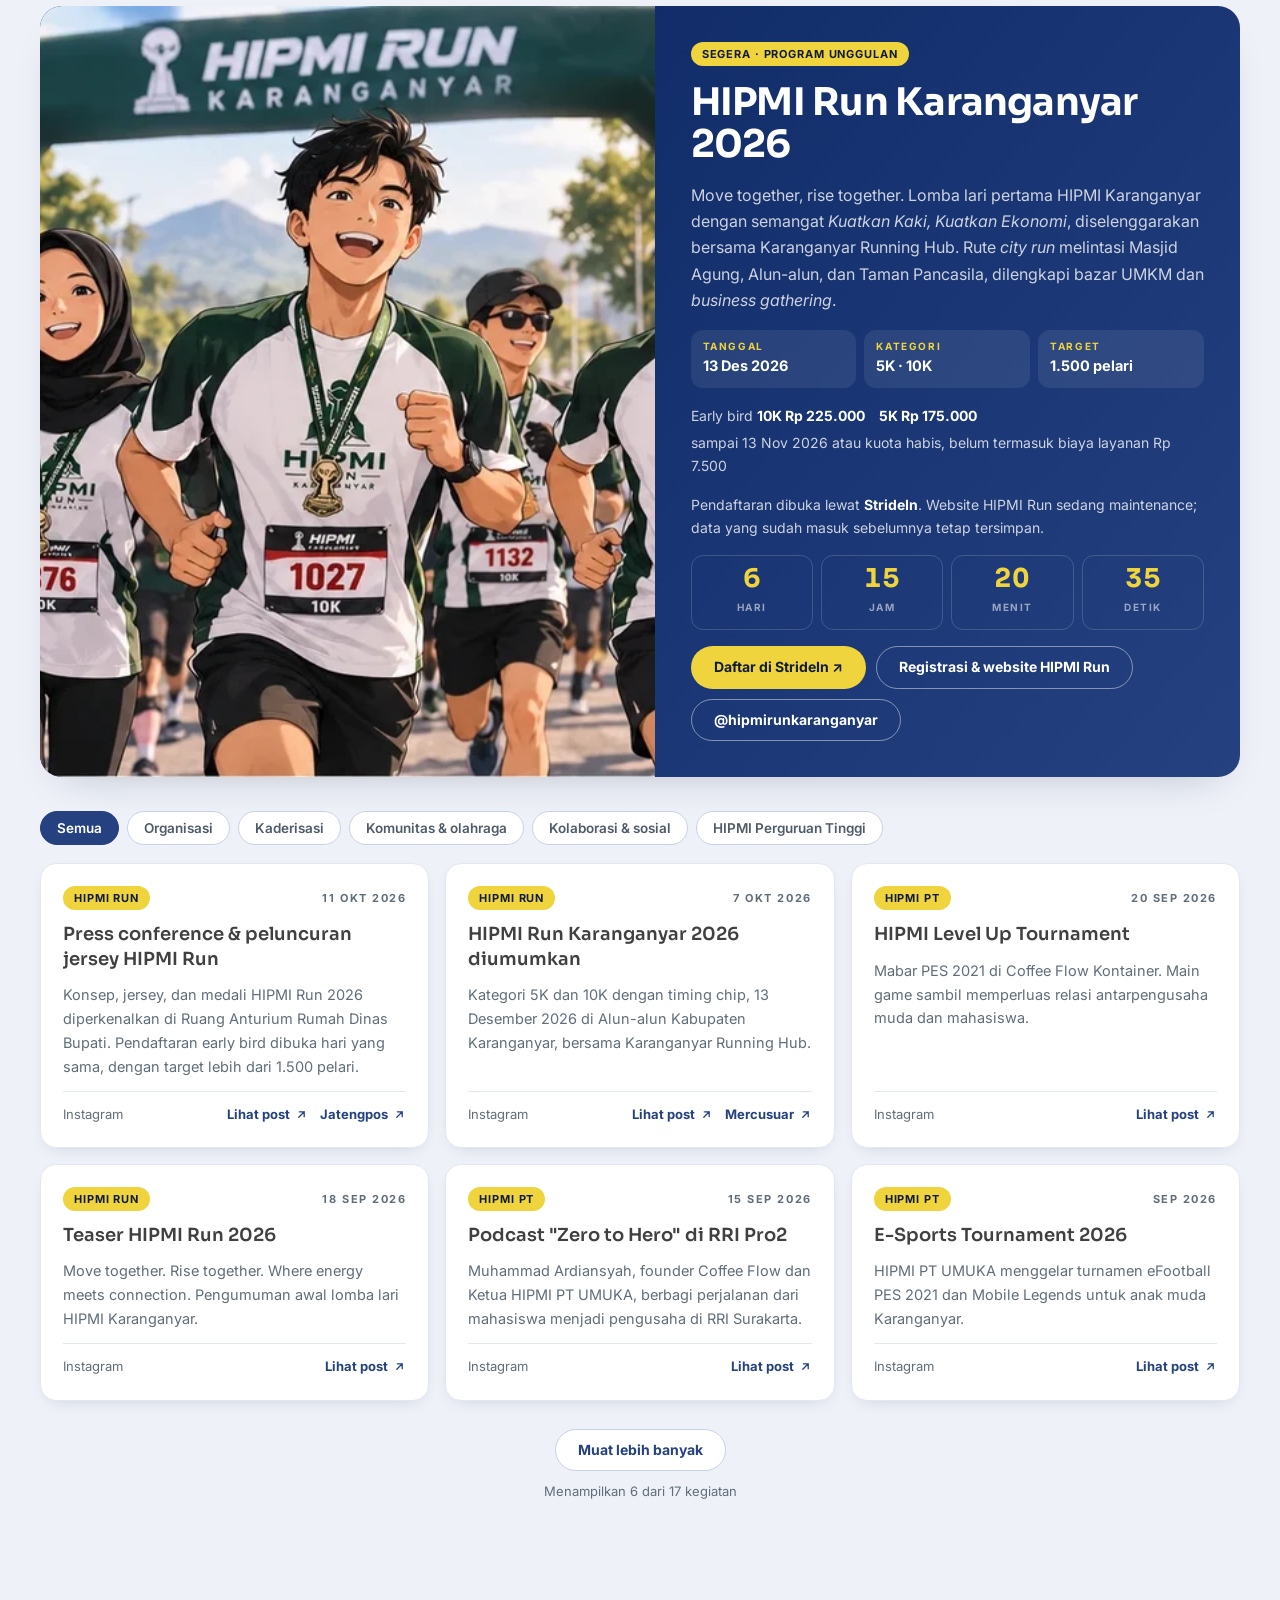
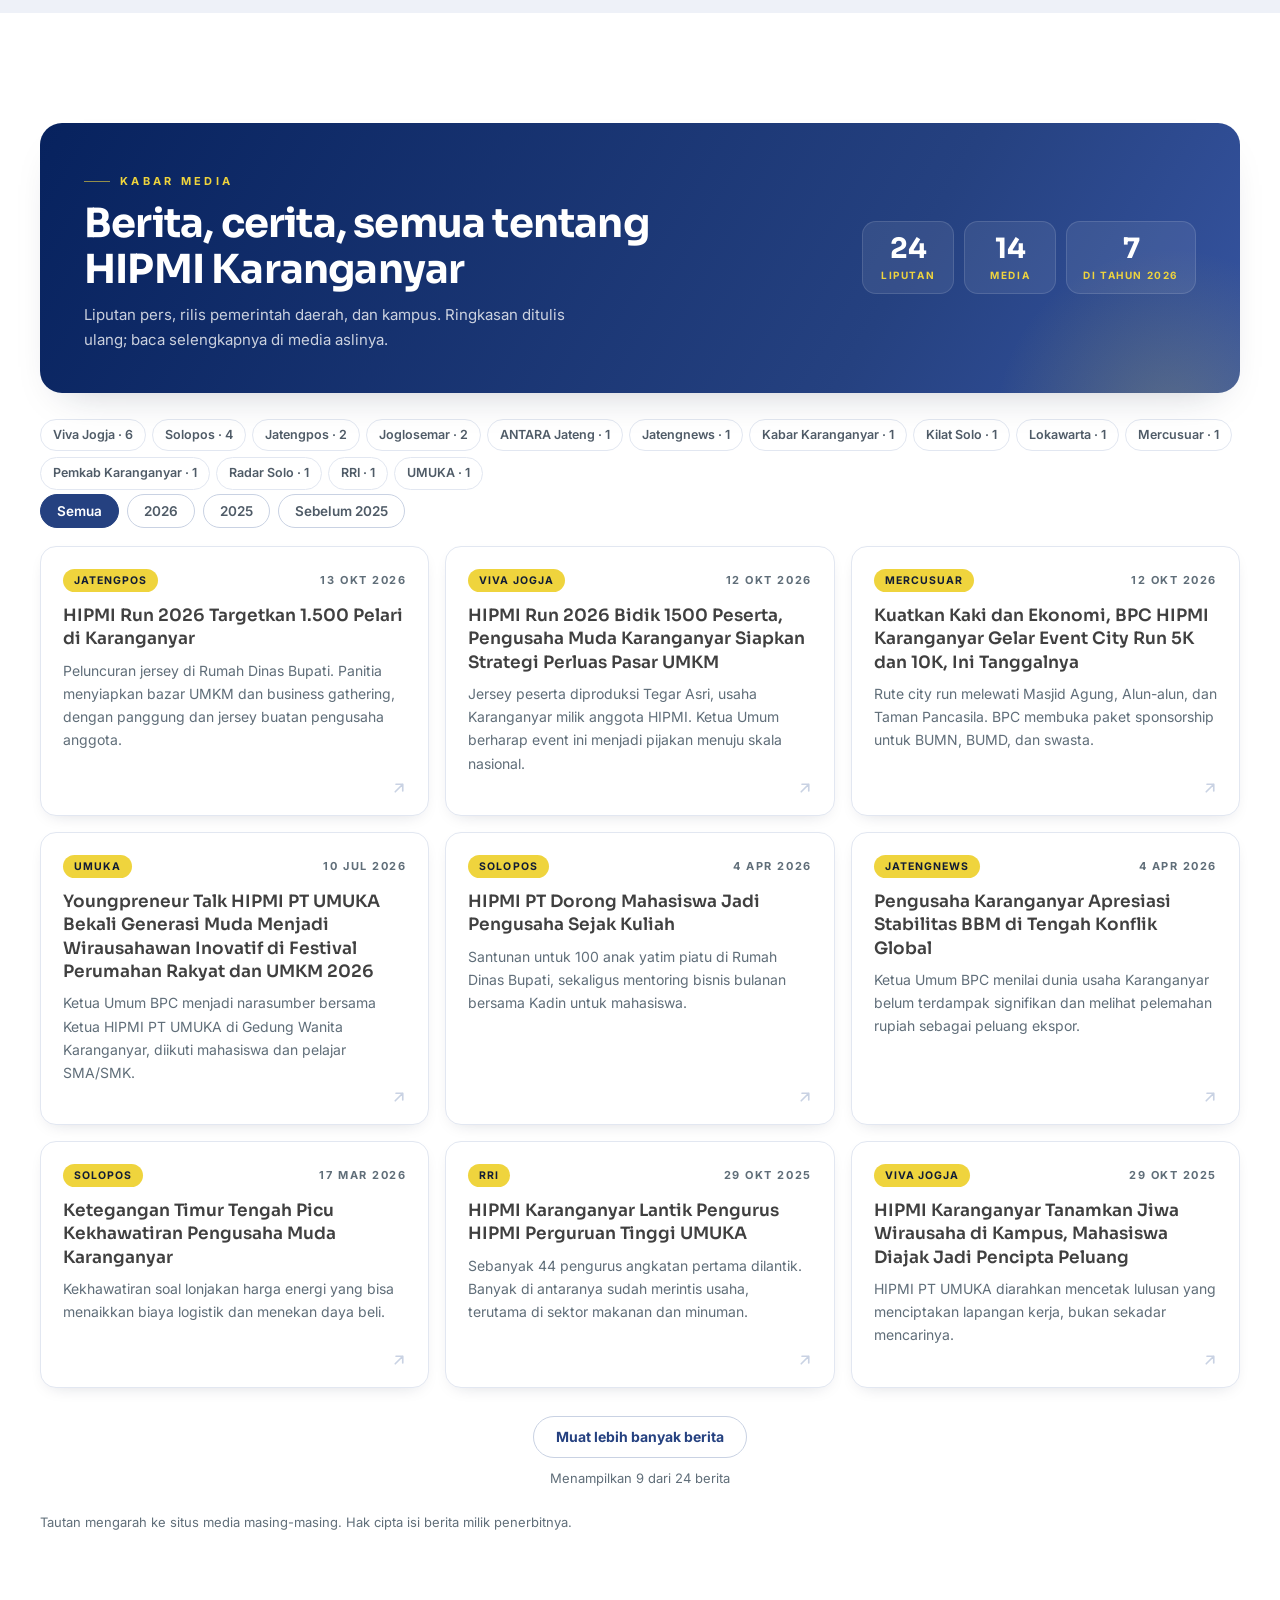
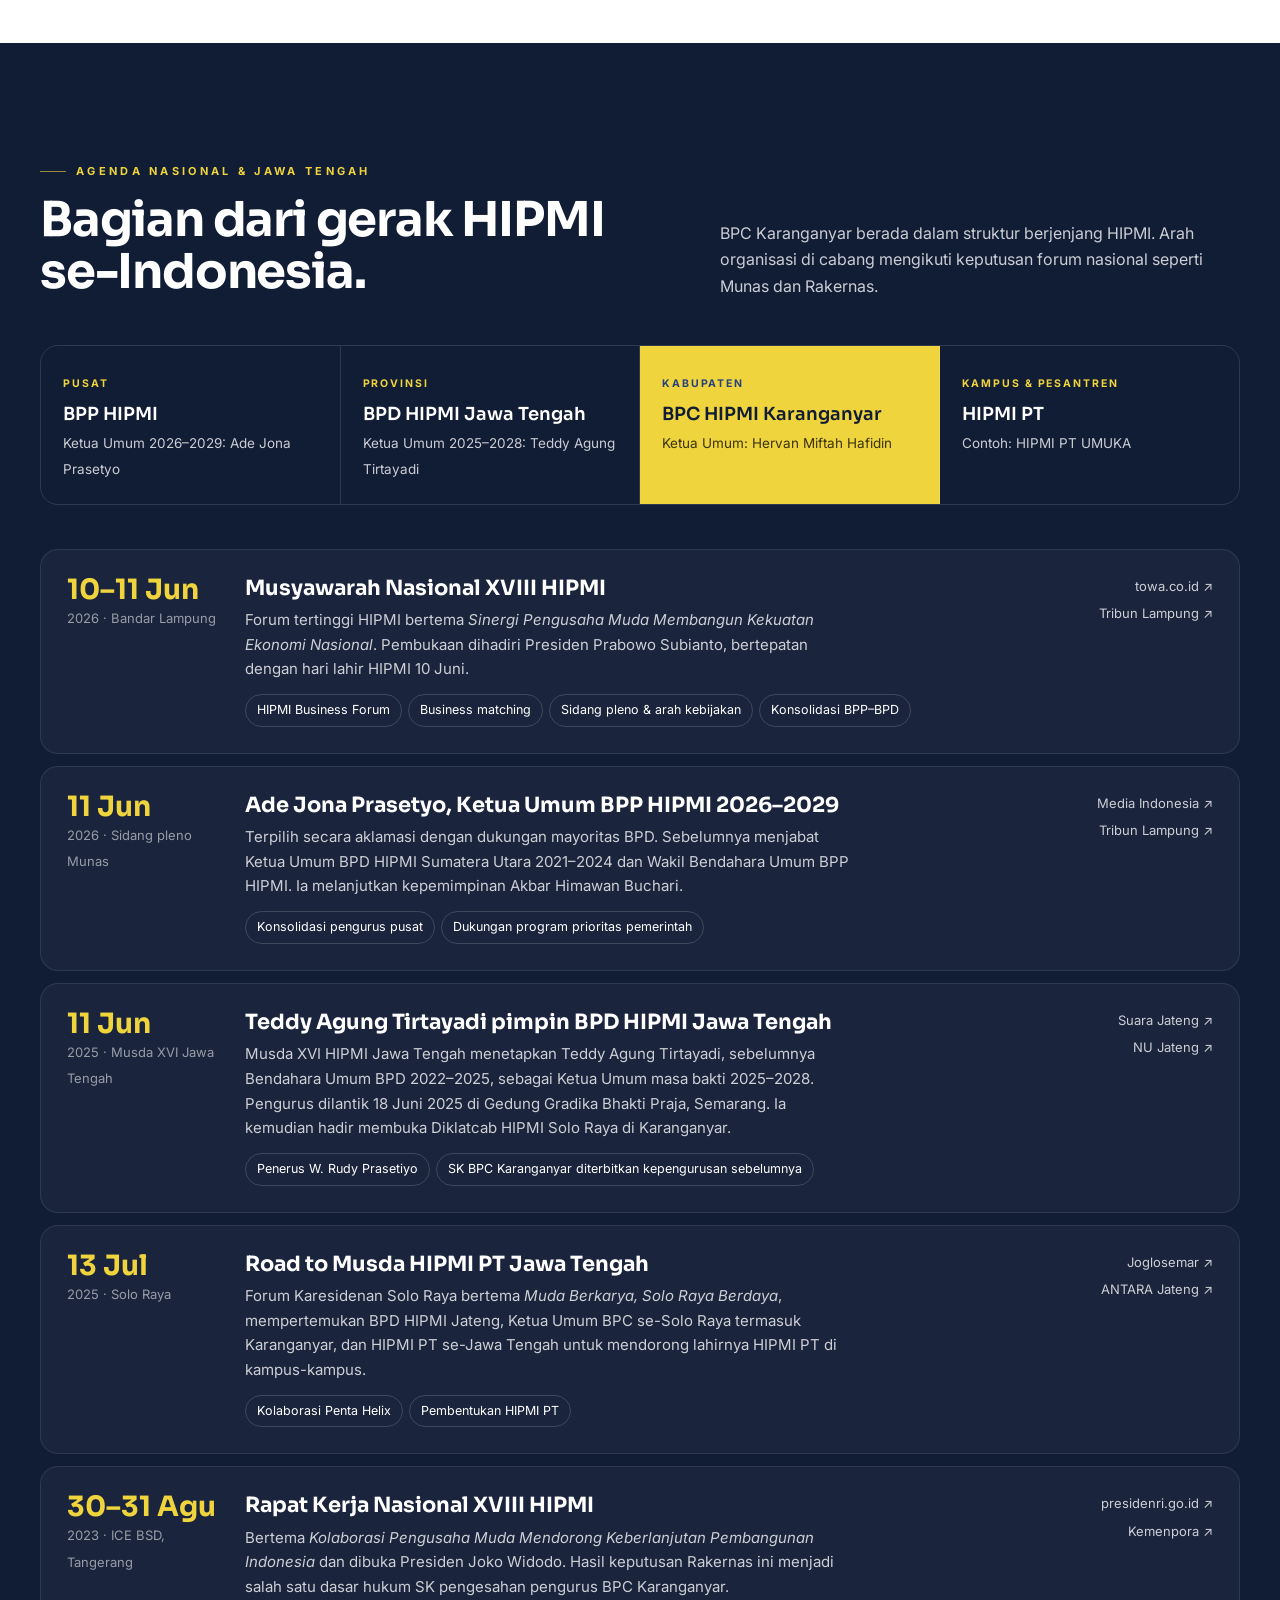
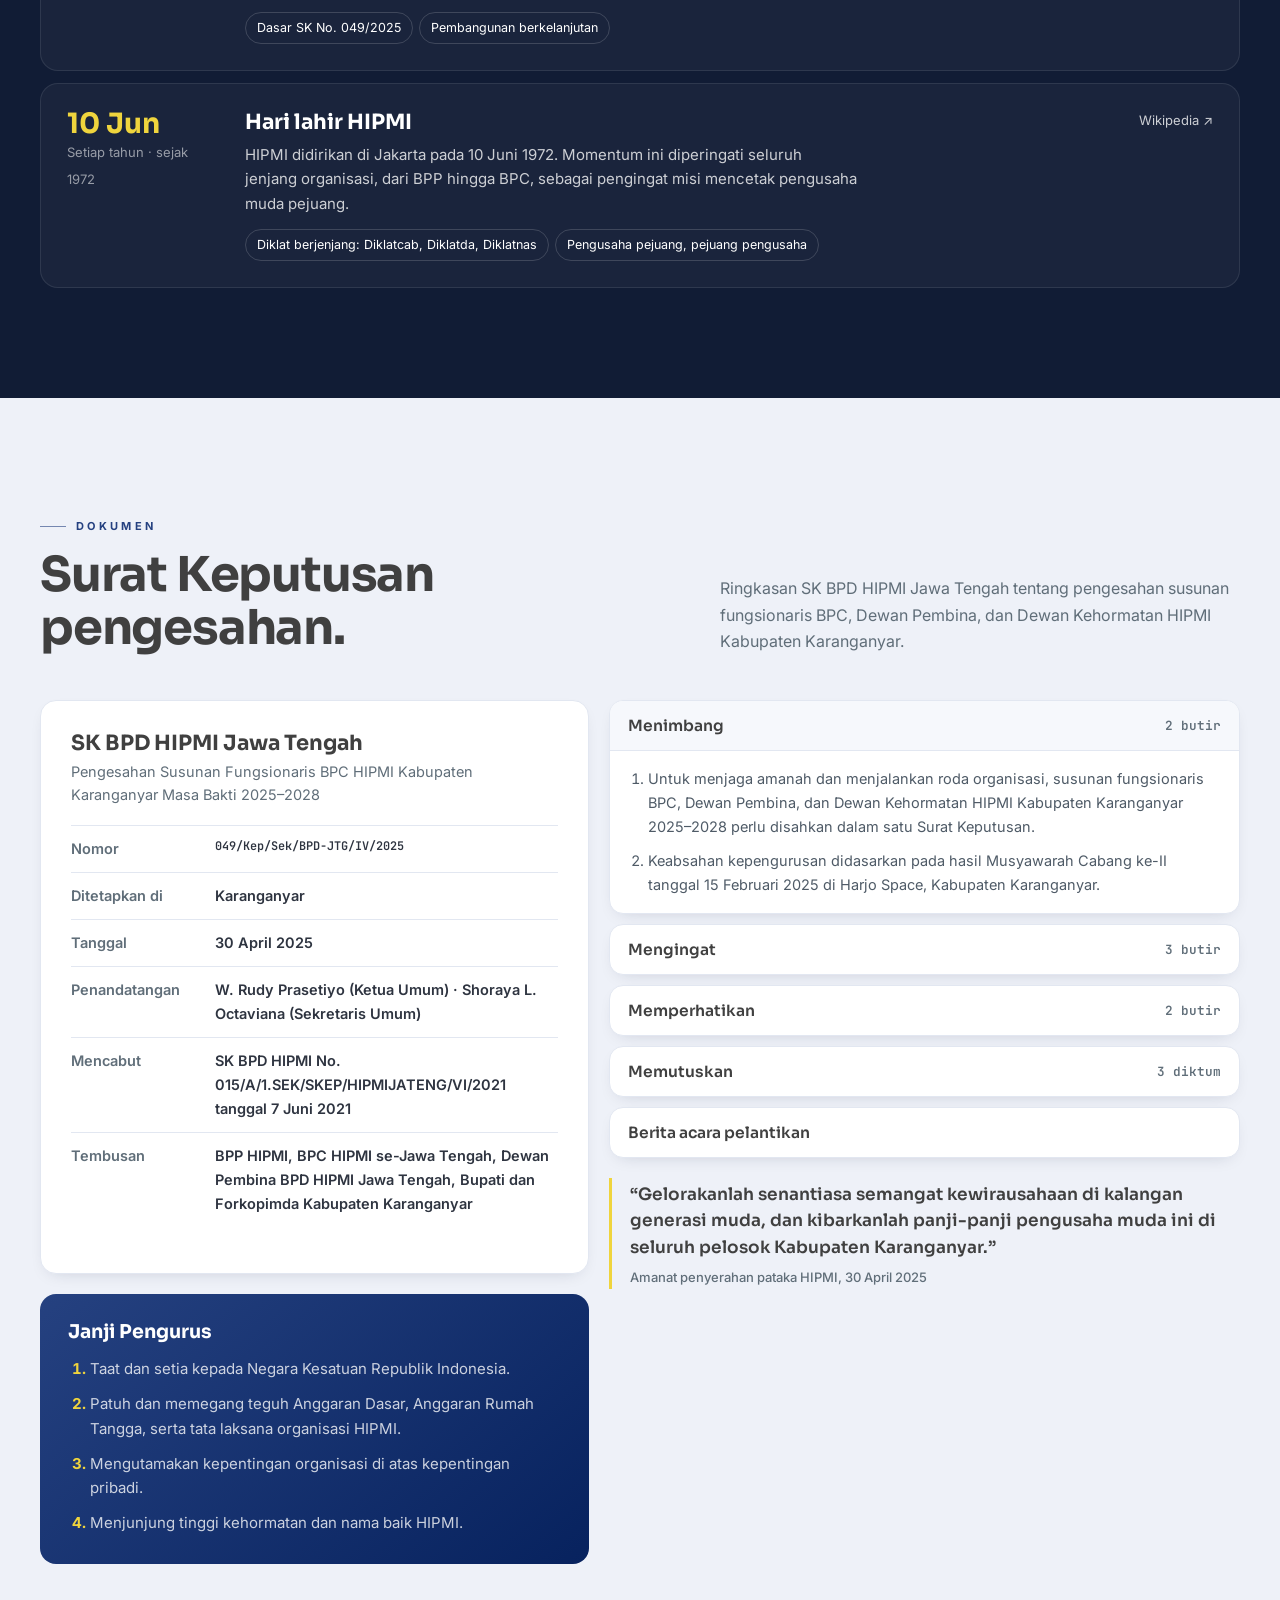
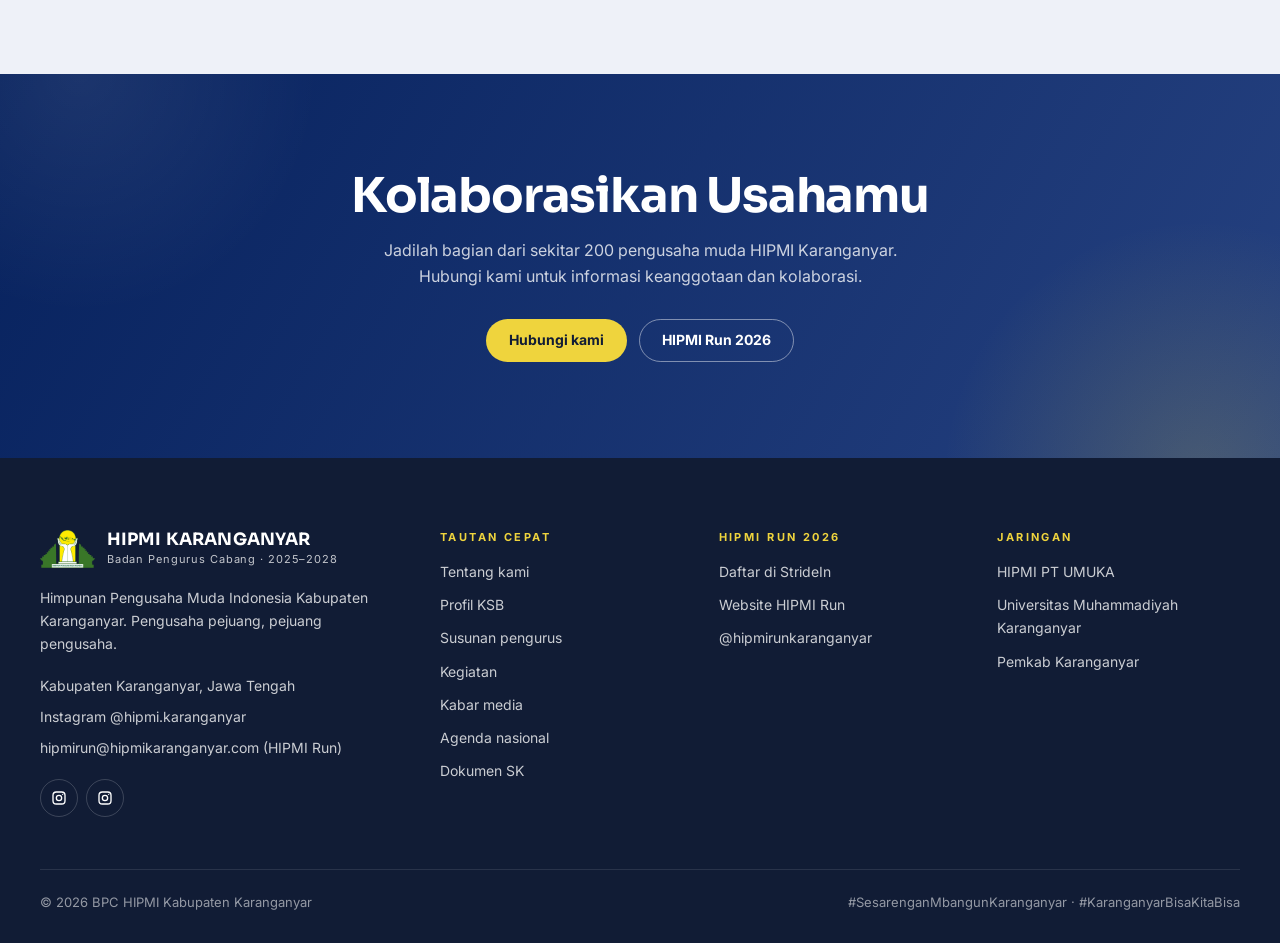
==== commit c98fd3f3: "Logo diganti logo resmi BPC HIPMI Karanganyar Lambang dengan gapura dipakai di header, hero, footer," ====
--- a/index.html
+++ b/index.html
@@ -9,6 +9,7 @@
 <meta name="application-name" content="HIPMI Karanganyar">
 <meta name="apple-mobile-web-app-title" content="HIPMI Karanganyar">
 <link rel="icon" href="/favicon.ico" sizes="48x48">
+<link rel="icon" type="image/png" sizes="512x512" href="/assets/icon-512.png">
 <link rel="icon" type="image/png" sizes="192x192" href="/assets/icon-192.png">
 <link rel="icon" type="image/png" sizes="96x96" href="/assets/icon-96.png">
 <link rel="apple-touch-icon" href="/assets/apple-touch-icon.png">
@@ -22,7 +23,7 @@
 <meta property="og:image" content="https://hipmikaranganyar.com/assets/og-image.jpg">
 <meta property="og:image:width" content="1200">
 <meta property="og:image:height" content="630">
-<meta property="og:image:alt" content="Logo HIPMI dan tulisan HIPMI Karanganyar">
+<meta property="og:image:alt" content="Logo BPC HIPMI Karanganyar">
 <meta name="twitter:card" content="summary_large_image">
 <script type="application/ld+json">
 {
@@ -46,9 +47,9 @@
       "url": "https://hipmikaranganyar.com/",
       "logo": {
         "@type": "ImageObject",
-        "url": "https://hipmikaranganyar.com/assets/icon-192.png",
-        "width": 192,
-        "height": 192
+        "url": "https://hipmikaranganyar.com/assets/logo-bpc.png",
+        "width": 720,
+        "height": 598
       },
       "image": "https://hipmikaranganyar.com/assets/og-image.jpg",
       "address": {
@@ -119,7 +120,7 @@
 .nav{position:fixed;inset:0 0 auto 0;z-index:50;transition:background .3s,box-shadow .3s}
 .nav .wrap{display:flex;align-items:center;gap:20px;height:72px}
 .brand{display:flex;align-items:center;gap:12px;text-decoration:none;color:#fff;flex-shrink:0;min-width:0}
-.brand img{width:24px;height:auto}
+.brand img{height:38px;width:auto}
 .brand b{font:700 17px/1.1 var(--font-head);letter-spacing:.01em;display:block;text-transform:uppercase}
 .brand small{display:block;font-size:11px;letter-spacing:.08em;opacity:.75;white-space:nowrap;overflow:hidden;text-overflow:ellipsis}
 .nav-links{display:flex;align-items:center;gap:2px;margin-left:auto}
@@ -157,7 +158,8 @@
 }
 .brand > span{min-width:0}
 .brand b{white-space:nowrap;overflow:hidden;text-overflow:ellipsis}
-@media (max-width:380px){.brand small{display:none}.nav .wrap{gap:10px}.brand b{font-size:15px}}
+@media (max-width:1120px){.nav .brand{flex-shrink:1}}
+@media (max-width:380px){.brand small{display:none}.nav .wrap{gap:10px}.brand b{font-size:15px}.brand img{height:32px}}
 
 /* ---------- hero ---------- */
 .hero{position:relative;isolation:isolate;background:var(--navy-ink);color:#fff;min-height:min(100svh,880px);display:flex;flex-direction:column;justify-content:flex-end;overflow:hidden}
@@ -166,7 +168,7 @@
   radial-gradient(800px 600px at 10% 0%,rgba(37,65,128,.9),transparent 70%),
   linear-gradient(160deg,#1B3270 0%,#111C35 70%)}
 .hero-bg::after{content:"";position:absolute;inset:0;background-image:radial-gradient(rgba(255,255,255,.09) 1px,transparent 1.2px);background-size:26px 26px;mask-image:linear-gradient(180deg,#000,transparent 85%)}
-.hero-emblem{position:absolute;z-index:-1;right:max(4vw,calc((100vw - 1200px)/2));top:50%;translate:0 -58%;width:min(30vw,340px);filter:drop-shadow(0 30px 60px rgba(239,212,61,.28));opacity:.95;-webkit-mask-image:linear-gradient(180deg,#000 72%,transparent);mask-image:linear-gradient(180deg,#000 72%,transparent)}
+.hero-emblem{position:absolute;z-index:-1;right:max(3vw,calc((100vw - 1200px)/2 - 20px));top:50%;translate:0 -56%;width:min(38vw,470px);height:auto;filter:drop-shadow(0 30px 60px rgba(239,212,61,.22))}
 .hero::after{content:"";position:absolute;inset:auto 0 0 0;height:45%;z-index:-1;background:linear-gradient(0deg,rgba(17,28,53,.85),transparent)}
 .hero-content{padding:140px 0 150px}
 .hero h1{font:700 clamp(38px,5.6vw,64px)/1.05 var(--font-head);letter-spacing:-.025em;text-transform:uppercase;color:#fff;margin:18px 0 18px;max-width:14ch}
@@ -207,7 +209,8 @@
 .about-visual{position:relative;padding-bottom:34px}
 .visual-card{background:linear-gradient(150deg,var(--navy),var(--navy-deep));border-radius:22px;padding:34px 30px 64px;color:#fff;box-shadow:var(--shadow);position:relative;overflow:hidden}
 .visual-card::before{content:"";position:absolute;width:420px;height:420px;right:-160px;top:-180px;border-radius:50%;background:radial-gradient(circle,rgba(239,212,61,.22),transparent 65%)}
-.visual-card .emblem{width:110px;margin:0 auto 24px;position:relative;filter:drop-shadow(0 14px 30px rgba(239,212,61,.25))}
+.logo-tile{position:relative;background:#fff;border-radius:16px;padding:22px 26px;margin-bottom:22px;box-shadow:0 14px 30px -18px rgba(0,0,0,.45)}
+.logo-tile img{width:min(100%,300px);height:auto;margin:0 auto}
 .trio{display:grid;gap:10px;position:relative}
 .trio-item{display:flex;align-items:center;gap:14px;padding:12px 14px;background:rgba(255,255,255,.07);border:1px solid rgba(255,255,255,.1);border-radius:14px}
 .trio-item small{display:block;font:700 10.5px var(--font-body);letter-spacing:.18em;text-transform:uppercase;color:var(--gold)}
@@ -532,7 +535,7 @@
 <nav class="nav" id="siteNav" aria-label="Navigasi utama">
   <div class="wrap">
     <a class="brand" href="#top">
-      <img src="assets/logo-mark.png" alt="" width="26" height="41">
+      <img src="assets/logo-mark.png" alt="Logo BPC HIPMI Karanganyar" width="55" height="38">
       <span><b>HIPMI Karanganyar</b><small>BPC · Masa Bakti 2025–2028</small></span>
     </a>
     <div class="nav-links">
@@ -565,7 +568,7 @@
 
 <header class="hero" id="top">
   <div class="hero-bg" aria-hidden="true"></div>
-  <img class="hero-emblem" src="assets/logo-mark.png" alt="" width="340" height="540">
+  <img class="hero-emblem" src="assets/logo-mark.png" alt="" width="470" height="326">
   <div class="wrap hero-content">
     <span class="eyebrow light">HIPMI Karanganyar · Jawa Tengah</span>
     <h1>Sesarengan <em>Mbangun</em> Karanganyar</h1>
@@ -601,7 +604,7 @@
     </div>
     <div class="about-visual reveal">
       <div class="visual-card">
-        <img class="emblem" src="assets/logo-mark.png" alt="Lambang HIPMI" width="110" height="175">
+        <div class="logo-tile"><img src="assets/logo-bpc.png" alt="Logo BPC HIPMI Karanganyar" width="300" height="249"></div>
         <div class="trio">
           <div class="trio-item"><span class="avatar">HM</span><div><small>Ketua Umum</small><strong>Hervan Miftah Hafidin</strong></div><a href="https://www.instagram.com/hervanmiftah/" target="_blank" rel="noopener" aria-label="Instagram Hervan Miftah Hafidin">IG ↗</a></div>
           <div class="trio-item"><span class="avatar">IN</span><div><small>Sekretaris Umum</small><strong>Irwan Nur Hakim</strong></div><a href="https://www.instagram.com/irwannhakim_/" target="_blank" rel="noopener" aria-label="Instagram Irwan Nur Hakim">IG ↗</a></div>
@@ -1016,7 +1019,7 @@
   <div class="wrap">
     <div class="foot">
       <div>
-        <a class="brand" href="#top"><img src="assets/logo-mark.png" alt="" width="24" height="38"><span><b>HIPMI Karanganyar</b><small>Badan Pengurus Cabang · 2025–2028</small></span></a>
+        <a class="brand" href="#top"><img src="assets/logo-mark.png" alt="" width="55" height="38"><span><b>HIPMI Karanganyar</b><small>Badan Pengurus Cabang · 2025–2028</small></span></a>
         <p class="small">Himpunan Pengusaha Muda Indonesia Kabupaten Karanganyar. Pengusaha pejuang, pejuang pengusaha.</p>
         <ul class="contact">
           <li>Kabupaten Karanganyar, Jawa Tengah</li>
